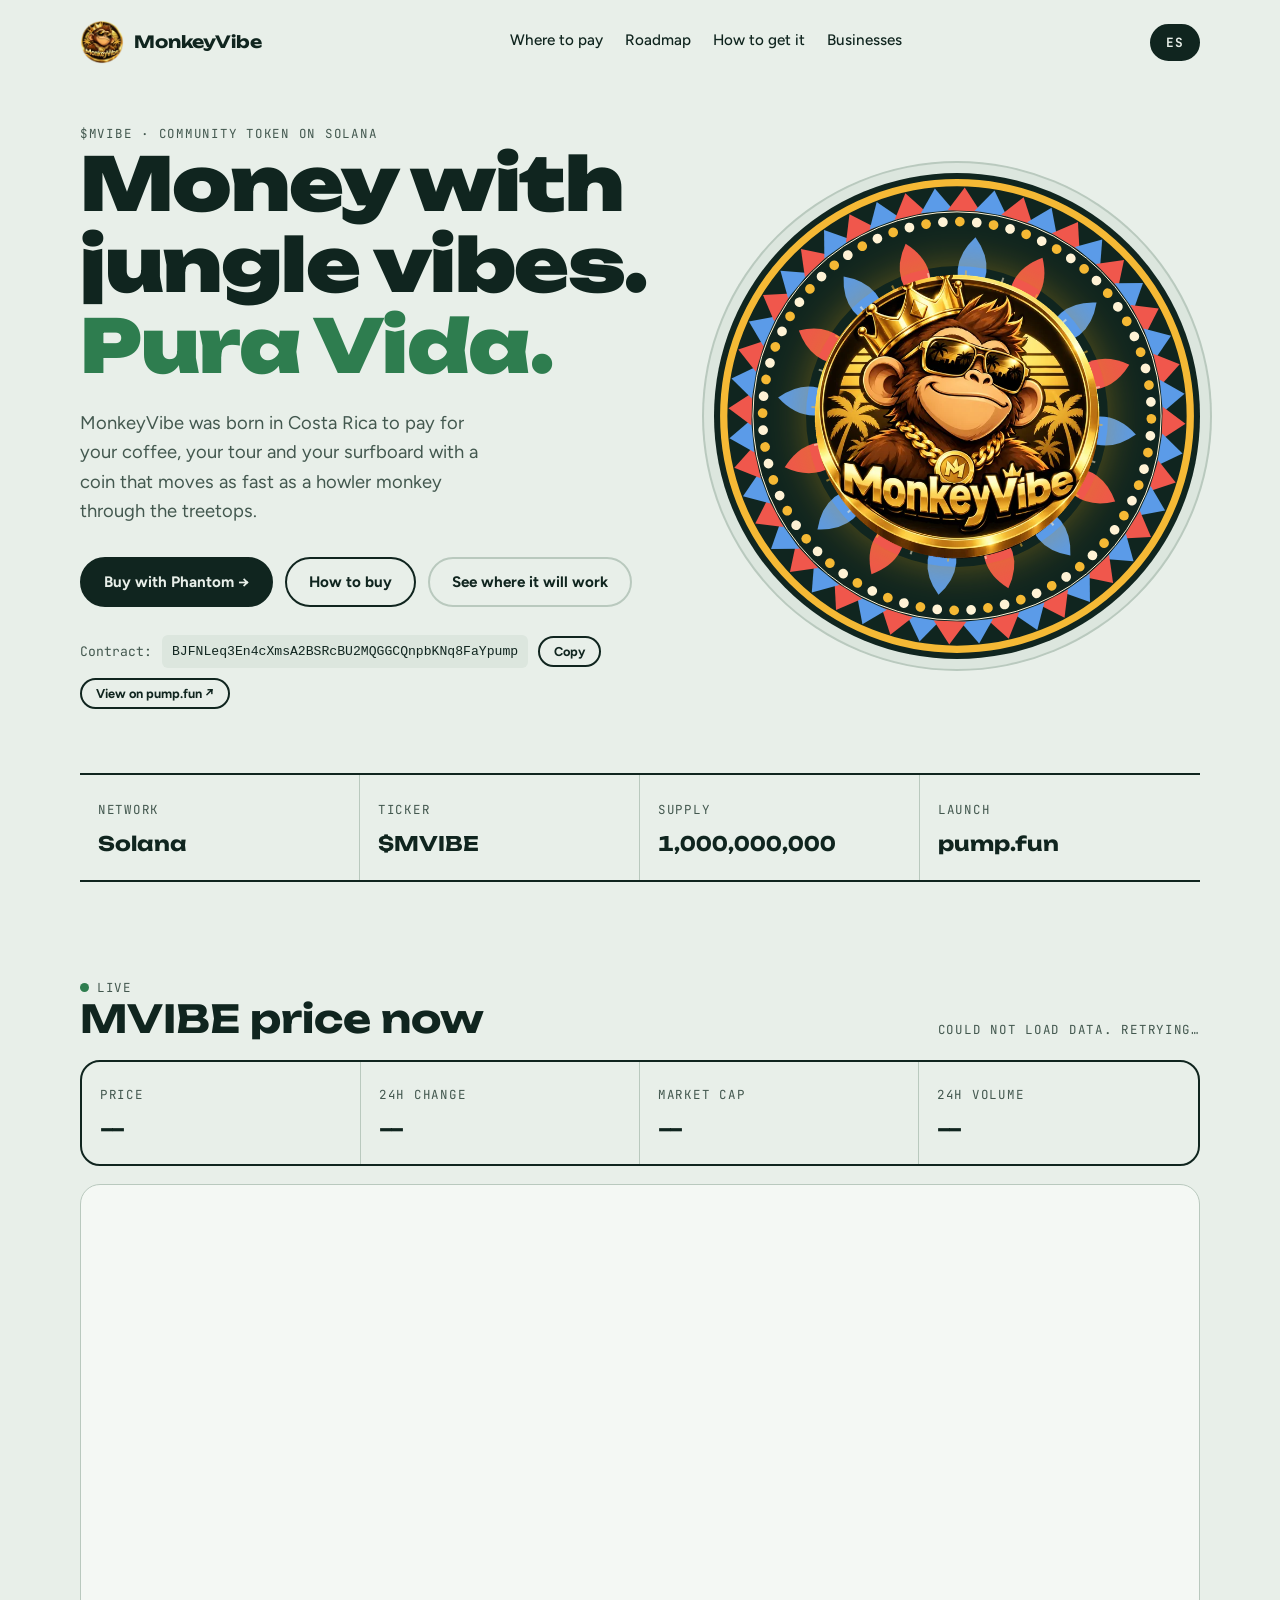
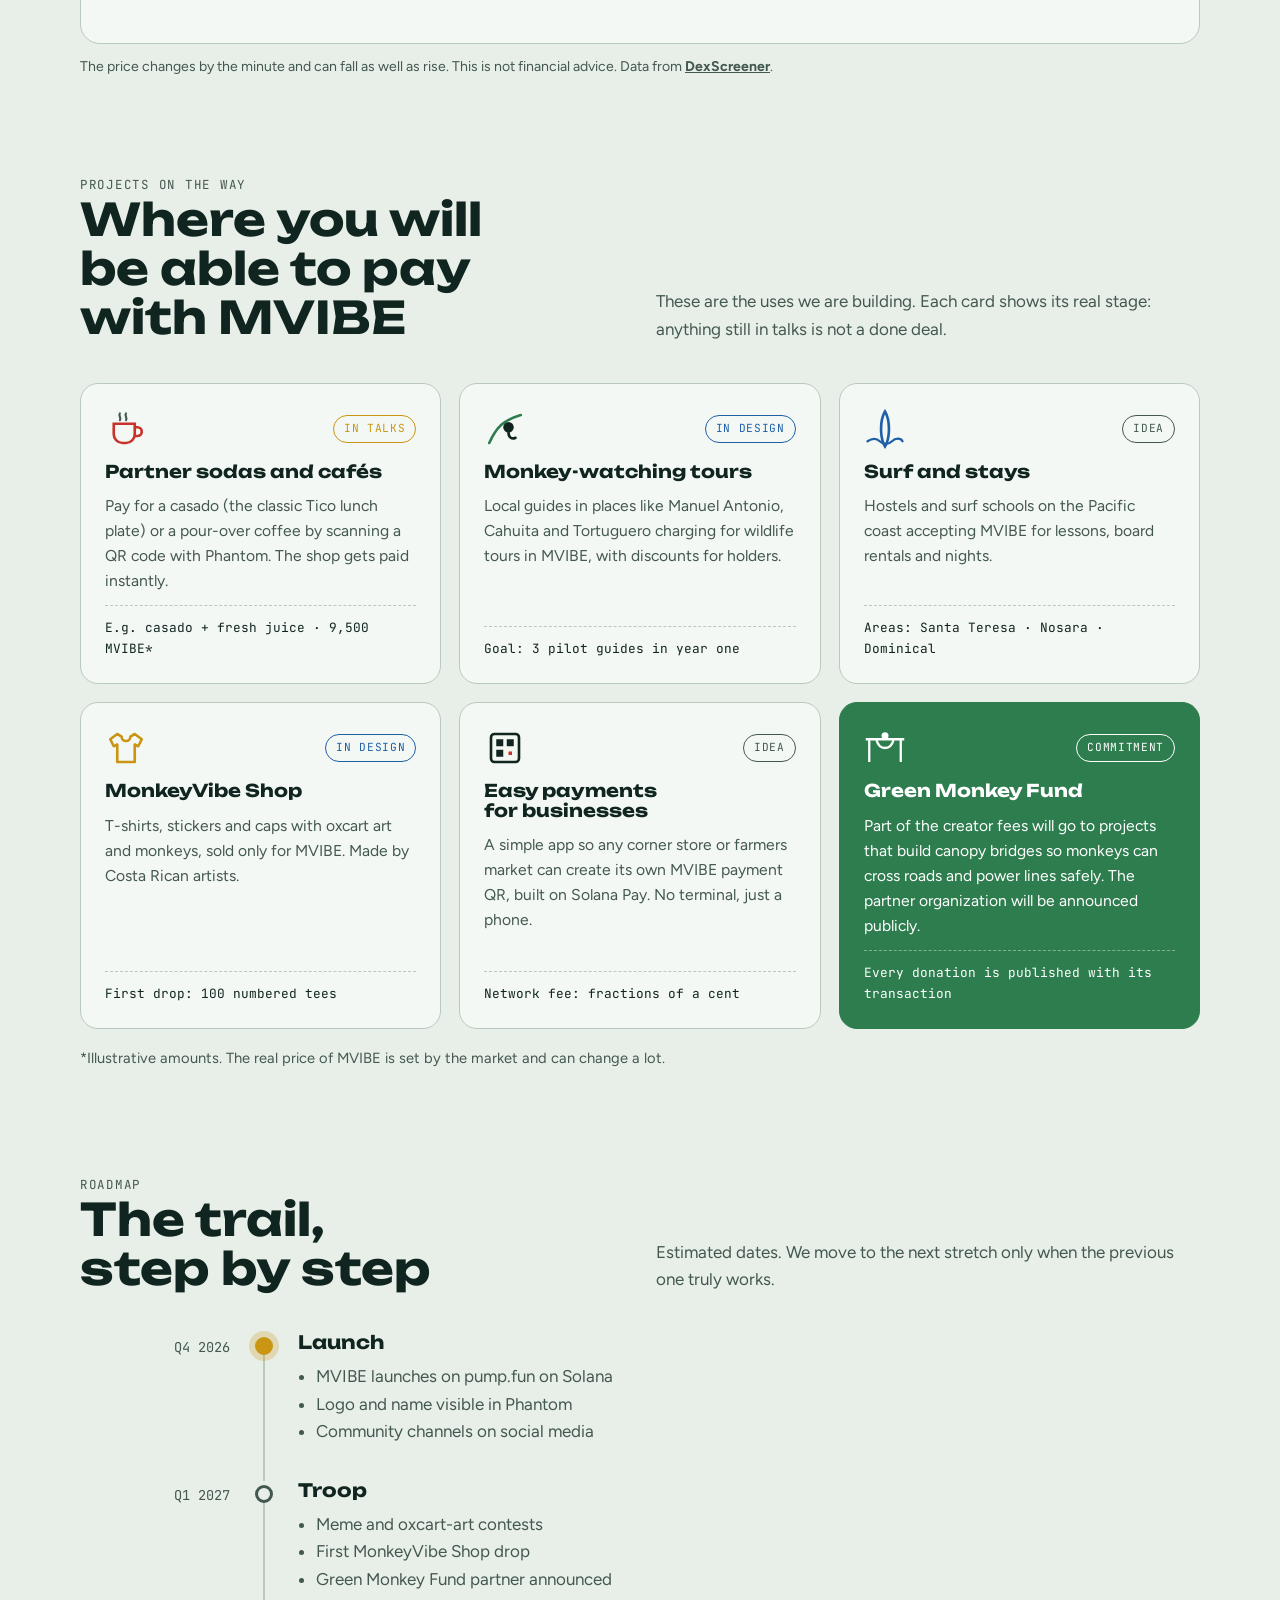
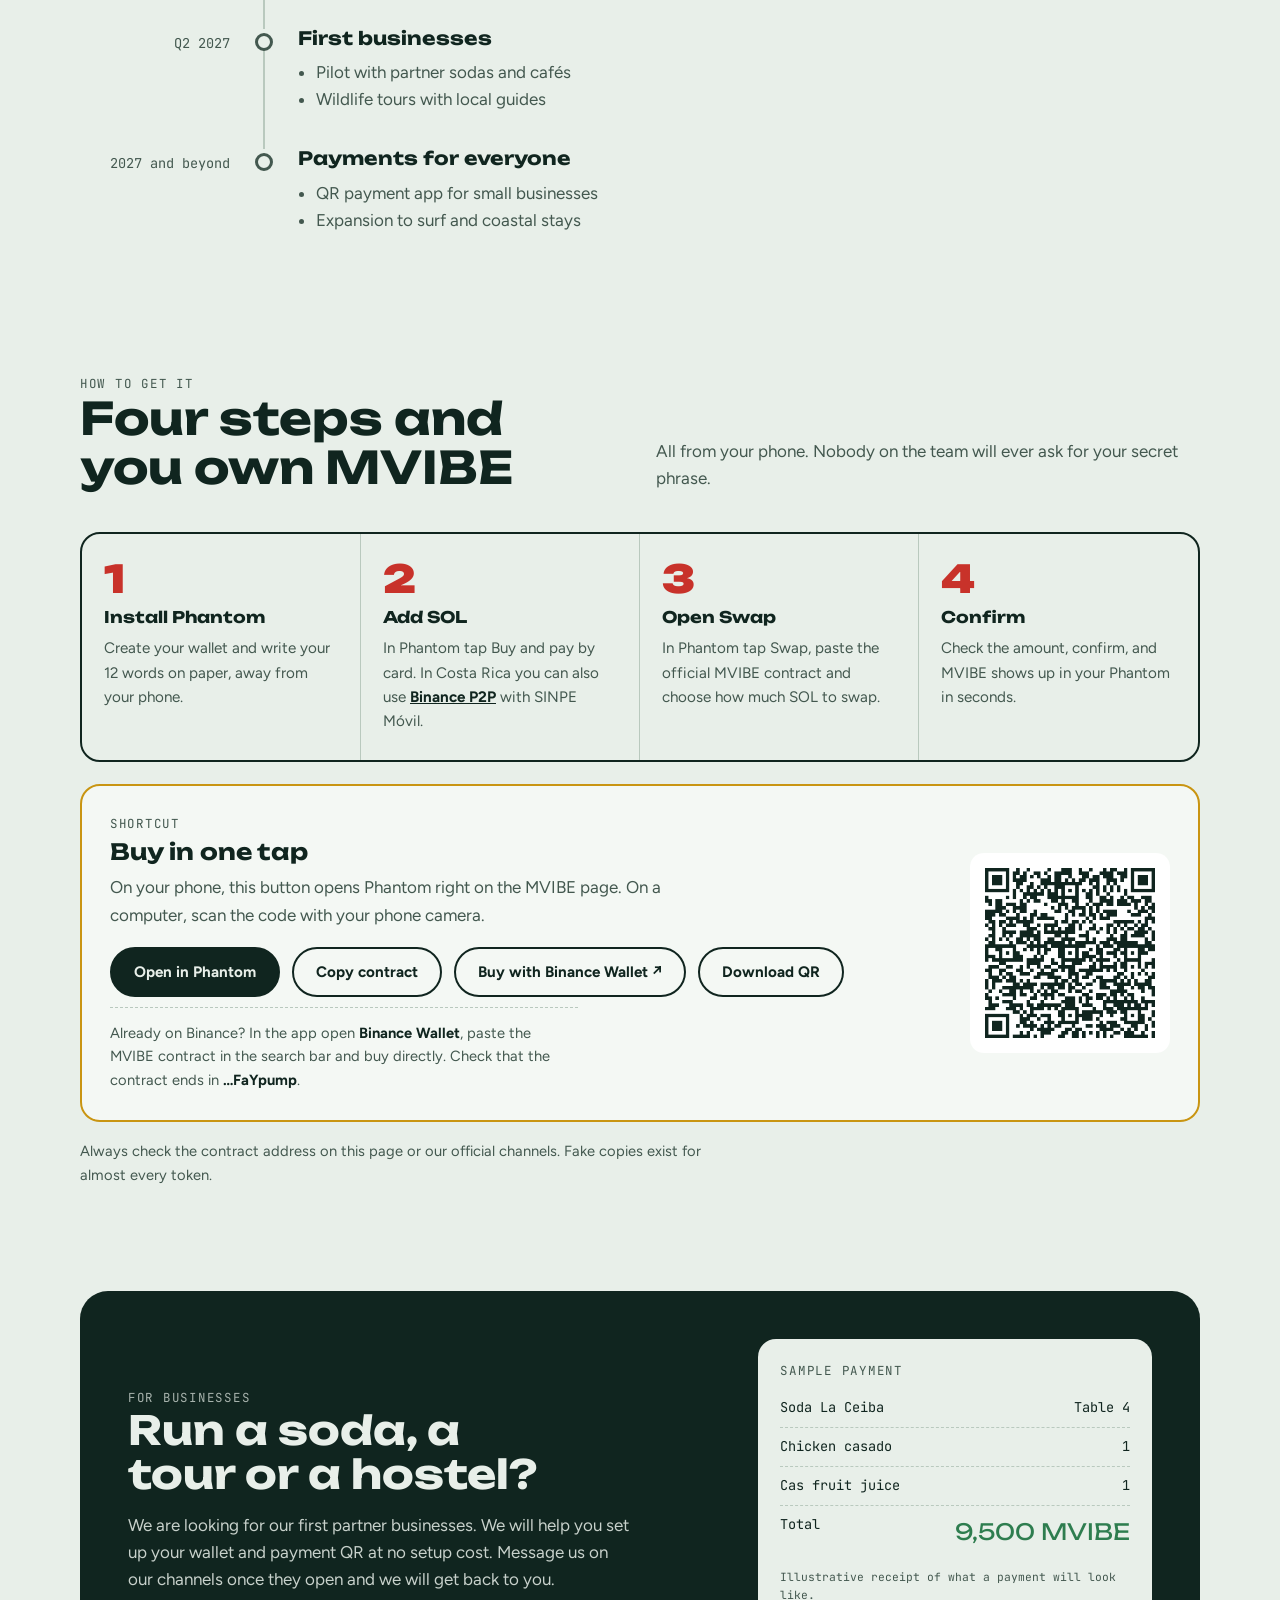
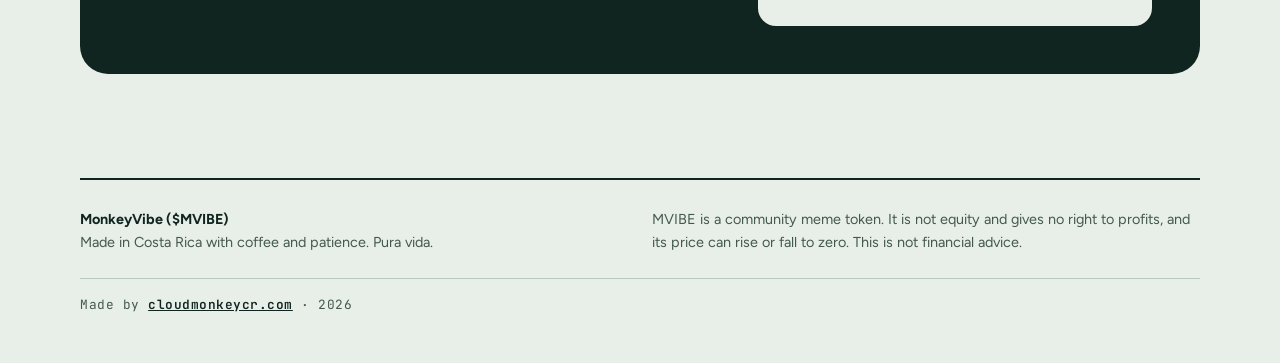
==== index.html @ b6adc9d1 "Update index.html" ====
<!doctype html><html><head><link rel="icon" type="image/png" href="[data-uri]"><meta charset=utf8><meta name=viewport content="width=device-width,initial-scale=1,viewport-fit=cover"><style>:root{color-scheme:light;box-sizing:border-box;padding-top:env(safe-area-inset-top,0px);padding-bottom:env(safe-area-inset-bottom,0px)}html{scroll-padding-top:env(safe-area-inset-top,0px)}body{margin:0;padding:0;font:14px -apple-system,BlinkMacSystemFont,sans-serif;background:#fff;color:#000}img{max-width:100%}[hidden]:not([hidden=until-found i]){display:none!important}</style></head><body>
<title>MonkeyVibe</title>
<link rel="preconnect" href="https://fonts.googleapis.com">
<link rel="preconnect" href="https://fonts.gstatic.com" crossorigin>
<link rel="stylesheet" href="https://fonts.googleapis.com/css2?family=Unbounded:wght@500;700;900&family=Figtree:wght@400;500;700&family=JetBrains+Mono:wght@400;600&display=swap">
<style>
/* Layout: canopy at night. Hero = a carreta wheel turned into a coin; below, a trail of stops (uses → route → how to get it), like walking a jungle path. */
:root{
  --bg:#E8EFE9;          /* neblina de Monteverde */
  --bg-2:#DCE6DE;
  --ink:#10251F;
  --ink-soft:#43584F;
  --line:#B9C9BE;
  --rojo:#C8322A;        /* rojo carreta */
  --amarillo:#C99512;    /* oro del logo */
  --azul:#1F5FA8;        /* azul carreta */
  --verde:#2E7D4F;
  --card:#F4F8F4;
  --wheel-bg:#10251F;
  --f-display:"Unbounded","Arial Black",system-ui,sans-serif;
  --f-body:"Figtree",system-ui,-apple-system,"Segoe UI",sans-serif;
  --f-mono:"JetBrains Mono",ui-monospace,Menlo,Consolas,monospace;
}
@media (prefers-color-scheme: dark){
  :root:not([data-theme="light"]){
    --bg:#0D1F1A;--bg-2:#132A23;--ink:#E6EFE8;--ink-soft:#9DB3A7;--line:#28443A;
    --rojo:#F0574C;--amarillo:#F2C14E;--azul:#5B9BE8;--verde:#5BC489;--card:#122822;--wheel-bg:#081512;
    color-scheme:dark;
  }
}
:root[data-theme="dark"]{
  --bg:#0D1F1A;--bg-2:#132A23;--ink:#E6EFE8;--ink-soft:#9DB3A7;--line:#28443A;
  --rojo:#F0574C;--amarillo:#F2C14E;--azul:#5B9BE8;--verde:#5BC489;--card:#122822;--wheel-bg:#081512;
  color-scheme:dark;
}
*{box-sizing:border-box}
body{background:var(--bg);color:var(--ink);font-family:var(--f-body);font-size:17px;line-height:1.6;padding-inline:20px}
.wrap{max-width:1120px;margin-inline:auto}
a{color:inherit}
:focus-visible{outline:3px solid var(--amarillo);outline-offset:3px;border-radius:4px}
h1,h2,h3{font-family:var(--f-display);text-wrap:balance;margin:0;line-height:1.1}
p{margin:0}
.eyebrow{font-family:var(--f-mono);font-size:.78rem;letter-spacing:.14em;text-transform:uppercase;color:var(--ink-soft)}

/* nav */
nav{display:flex;align-items:center;justify-content:space-between;gap:16px;padding-block:20px;flex-wrap:wrap}
.brand{display:flex;align-items:center;gap:10px;font-family:var(--f-display);font-weight:700;font-size:1.05rem;text-decoration:none}
.brand img{width:44px;height:44px;border-radius:50%}
.navlinks{display:flex;gap:22px;flex-wrap:wrap;font-weight:500;font-size:.95rem}
.navlinks a{text-decoration:none;border-bottom:2px solid transparent;padding-bottom:2px}
.navlinks a:hover{border-color:var(--amarillo)}

/* hero */
.hero{display:grid;grid-template-columns:1.1fr .9fr;gap:40px;align-items:center;padding-block:40px 64px}
.hero > *{min-width:0}
.hero h1{font-size:clamp(2.3rem,6vw,4.6rem);font-weight:900;letter-spacing:-.02em}
.hero h1 .pv{display:block;color:var(--verde)}
.hero .lead{margin-top:22px;font-size:1.15rem;max-width:34ch;color:var(--ink-soft)}
.cta{display:flex;gap:12px;flex-wrap:wrap;margin-top:30px}
.btn{font:700 .95rem var(--f-body);padding:14px 22px;border-radius:999px;text-decoration:none;border:2px solid var(--ink);display:inline-flex;align-items:center;gap:8px;cursor:pointer;background:transparent;color:var(--ink)}
.btn.main{background:var(--ink);color:var(--bg)}
.btn:hover{transform:translateY(-1px)}
.ca{margin-top:28px;font-family:var(--f-mono);font-size:.82rem;color:var(--ink-soft);display:flex;gap:10px;align-items:center;flex-wrap:wrap}
.ca code{background:var(--bg-2);padding:6px 10px;border-radius:6px;color:var(--ink);overflow-wrap:anywhere}
.wheel{position:relative;aspect-ratio:1;max-width:100%;width:100%;border-radius:50%;background:var(--wheel-bg);box-shadow:0 0 0 10px var(--bg-2),0 0 0 12px var(--line)}
.wheel canvas{width:100%;height:100%;display:block;border-radius:50%}
.wheel .hub{position:absolute;inset:0;margin:auto;width:62%;height:62%;display:grid;place-items:center;border-radius:50%;box-shadow:0 0 40px color-mix(in srgb,var(--amarillo) 45%,transparent)}
.wheel .hub img{width:100%;height:100%;display:block}

/* ficha */
.ficha{display:grid;grid-template-columns:repeat(4,1fr);border-block:2px solid var(--ink);margin-bottom:96px}
.ficha div{padding:20px 18px;border-right:1px solid var(--line);min-width:0}
.ficha div:last-child{border-right:0}
.ficha b{display:block;font-family:var(--f-display);font-size:1.25rem;margin-top:6px;font-variant-numeric:tabular-nums;overflow-wrap:anywhere}

/* sections */
section{margin-bottom:104px}
.sec-head{display:grid;grid-template-columns:1fr 1fr;gap:32px;align-items:end;margin-bottom:40px}
.sec-head > *{min-width:0}
.sec-head h2{font-size:clamp(1.8rem,4vw,2.8rem);font-weight:700}
.sec-head p{color:var(--ink-soft);max-width:48ch}

/* usos */
.usos{display:grid;grid-template-columns:repeat(3,1fr);gap:18px}
.uso{background:var(--card);border:1px solid var(--line);border-radius:18px;padding:24px;display:flex;flex-direction:column;gap:12px;min-width:0}
.uso .top{display:flex;justify-content:space-between;align-items:center;gap:10px}
.uso svg{width:42px;height:42px;flex:none}
.uso h3{font-size:1.1rem;font-weight:700}
.uso p{color:var(--ink-soft);font-size:.98rem}
.uso .ej{margin-top:auto;font-family:var(--f-mono);font-size:.8rem;color:var(--ink);border-top:1px dashed var(--line);padding-top:12px}
.chip{font-family:var(--f-mono);font-size:.7rem;letter-spacing:.06em;text-transform:uppercase;padding:4px 10px;border-radius:999px;white-space:nowrap;border:1.5px solid currentColor}
.chip.dis{color:var(--azul)}
.chip.con{color:var(--amarillo)}
.chip.ide{color:var(--ink-soft)}
.uso.verde{background:var(--verde);border-color:var(--verde);color:#fff}
.uso.verde p,.uso.verde .ej{color:#fff;border-color:rgba(255,255,255,.4)}
.uso.verde .chip{color:#fff}

/* ruta */
.ruta{position:relative;display:grid;gap:0}
.paso{display:grid;grid-template-columns:150px 28px 1fr;gap:20px;padding-bottom:36px}
.paso > *{min-width:0}
.paso .when{font-family:var(--f-mono);font-size:.85rem;color:var(--ink-soft);text-align:right;padding-top:4px}
.paso .dot{position:relative;display:flex;justify-content:center}
.paso .dot::before{content:"";position:absolute;top:10px;bottom:-36px;width:2px;background:var(--line)}
.paso:last-child .dot::before{display:none}
.paso .dot span{position:relative;width:18px;height:18px;border-radius:50%;background:var(--bg);border:3px solid var(--ink-soft);margin-top:4px}
.paso.now .dot span{background:var(--amarillo);border-color:var(--amarillo);box-shadow:0 0 0 6px color-mix(in srgb,var(--amarillo) 25%,transparent)}
.paso h3{font-size:1.15rem;font-weight:700}
.paso ul{margin:10px 0 0;padding-left:18px;color:var(--ink-soft)}

/* como */
.como{display:grid;grid-template-columns:repeat(4,1fr);gap:0;border:2px solid var(--ink);border-radius:20px;overflow:hidden}
.step{padding:26px 22px;border-right:1px solid var(--line);display:flex;flex-direction:column;gap:10px;min-width:0}
.step:last-child{border-right:0}
.step .n{font-family:var(--f-display);font-weight:900;font-size:2.4rem;color:var(--rojo);line-height:1}
.step h3{font-size:1rem}
.step p{font-size:.95rem;color:var(--ink-soft)}
.aviso{margin-top:18px;font-size:.92rem;color:var(--ink-soft);max-width:70ch}

/* comercios */
.comercio{background:var(--ink);color:var(--bg);border-radius:28px;padding:48px;display:grid;grid-template-columns:1.2fr .8fr;gap:40px;align-items:center}
.comercio > *{min-width:0}
.comercio h2{font-size:clamp(1.7rem,3.6vw,2.5rem)}
.comercio p{margin-top:16px;opacity:.85;max-width:46ch}
.qr{background:var(--bg);color:var(--ink);border-radius:18px;padding:22px;font-family:var(--f-mono);font-size:.85rem}
.qr .row{display:flex;justify-content:space-between;gap:12px;padding-block:8px;border-bottom:1px dashed var(--line)}
.qr .row:last-of-type{border-bottom:0}
.qr .tot{font-family:var(--f-display);font-size:1.4rem;color:var(--verde)}
.qr small{display:block;margin-top:10px;color:var(--ink-soft)}

footer{border-top:2px solid var(--ink);padding-block:28px 48px;display:grid;grid-template-columns:1fr 1fr;gap:24px;font-size:.9rem;color:var(--ink-soft)}
footer > *{min-width:0}
footer strong{color:var(--ink)}

@media (max-width:900px){
  .hero,.sec-head,.comercio,footer{grid-template-columns:1fr}
  .wheel{max-width:420px;margin-inline:auto}
  .usos{grid-template-columns:1fr 1fr}
  .como{grid-template-columns:1fr 1fr}
  .step:nth-child(2){border-right:0}
  .step:nth-child(-n+2){border-bottom:1px solid var(--line)}
  .ficha{grid-template-columns:1fr 1fr}
  .ficha div:nth-child(2){border-right:0}
  .ficha div:nth-child(-n+2){border-bottom:1px solid var(--line)}
}
@media (max-width:600px){
  .usos,.como{grid-template-columns:1fr}
  .step{border-right:0;border-bottom:1px solid var(--line)}
  .step:last-child{border-bottom:0}
  .paso{grid-template-columns:22px 1fr;gap:14px}
  .paso .when{grid-column:2;text-align:left;padding:0;order:-1}
  .paso .dot{grid-row:1 / span 2;grid-column:1}
  .comercio{padding:28px}
  .navlinks{gap:14px;font-size:.88rem}
}

.lang{font:700 .8rem var(--f-mono);letter-spacing:.08em;padding:8px 14px;border-radius:999px;border:2px solid var(--ink);background:var(--ink);color:var(--bg);cursor:pointer}
@media (max-width:600px){
  body{font-size:16px;padding-inline:16px}
  nav{display:grid;grid-template-columns:1fr auto;row-gap:12px;padding-block:14px}
  .navlinks{grid-column:1 / -1;order:3;flex-wrap:nowrap;overflow-x:auto;gap:18px;padding-bottom:6px;scrollbar-width:none;margin-inline:-16px;padding-inline:16px}
  .navlinks a{white-space:nowrap}
  .hero{padding-block:16px 48px;gap:36px}
  .hero .lead{font-size:1.05rem}
  .cta .btn{flex:1 1 100%;justify-content:center}
  .wheel{max-width:300px;box-shadow:0 0 0 6px var(--bg-2),0 0 0 8px var(--line)}
  .ficha b{font-size:1rem}
  .ficha div{padding:16px 12px}
  section{margin-bottom:72px}
  .ficha{margin-bottom:72px}
  .sec-head{margin-bottom:28px;gap:14px}
  .uso{padding:20px}
  .comercio{border-radius:20px}
  .qr .row{font-size:.8rem}
  .qr .tot{font-size:1.15rem}
}


.btn.ghost{border-color:var(--line)}
.step p a{color:var(--ink);font-weight:700}
.buybox{margin-top:22px;display:grid;grid-template-columns:1fr auto;gap:32px;align-items:center;background:var(--card);border:2px solid var(--amarillo);border-radius:20px;padding:28px}
.buybox > *{min-width:0}
.buybox h3{font-size:1.4rem;margin-top:6px}
.buy-txt > p:not(.eyebrow){color:var(--ink-soft);margin-top:10px;max-width:52ch}
.buybox .cta{margin-top:18px}
.buybox .help{font-size:.9rem}
.binote{font-size:.92rem;margin-top:14px;padding-top:14px;border-top:1px dashed var(--line)}
.binote b{color:var(--ink)}
.qr-img{width:200px;height:200px;border-radius:14px;background:#fff;padding:8px}
@media (max-width:600px){.buybox{grid-template-columns:1fr;padding:20px;gap:20px}.qr-img{justify-self:center;width:180px;height:180px}}
.credit{grid-column:1 / -1;padding-top:16px;border-top:1px solid var(--line);font-family:var(--f-mono);font-size:.8rem;letter-spacing:.04em}
.credit a{color:var(--ink);font-weight:600}
/* precio en vivo */
.live{margin-bottom:96px}
.live-grid{display:grid;grid-template-columns:repeat(4,1fr);gap:0;border:2px solid var(--ink);border-radius:20px;overflow:hidden}
.live-grid div{padding:18px;border-right:1px solid var(--line);min-width:0}
.live-grid div:last-child{border-right:0}
.live-grid b{display:block;font-family:var(--f-display);font-size:1.3rem;margin-top:6px;font-variant-numeric:tabular-nums;overflow-wrap:anywhere}
.up{color:var(--verde)}.down{color:var(--rojo)}
.live-head{display:flex;justify-content:space-between;align-items:end;gap:16px;flex-wrap:wrap;margin-bottom:20px}
.live-head h2{font-size:clamp(1.6rem,3.6vw,2.4rem);font-weight:700}
.dot-live{display:inline-block;width:9px;height:9px;border-radius:50%;background:var(--verde);margin-right:8px;animation:pulse 1.6s infinite}
@keyframes pulse{50%{opacity:.25}}
.chart{margin-top:18px;border-radius:20px;overflow:hidden;border:1px solid var(--line);background:var(--card);height:460px}
.chart iframe{width:100%;height:100%;border:0;display:block}
.live-note{margin-top:12px;font-size:.88rem;color:var(--ink-soft)}
.live-note a{font-weight:700}
@media (max-width:900px){.live-grid{grid-template-columns:1fr 1fr}.live-grid div:nth-child(2){border-right:0}.live-grid div:nth-child(-n+2){border-bottom:1px solid var(--line)}}
@media (max-width:600px){.chart{height:380px}.live-grid b{font-size:1.05rem}.live{margin-bottom:72px}}
@media (prefers-reduced-motion:reduce){.dot-live{animation:none}}
@media (prefers-reduced-motion:reduce){.btn:hover{transform:none}}
</style>

<div class="wrap">
<nav>
  <a class="brand" href="#top" aria-label="MonkeyVibe inicio">
    <img src="[data-uri]" alt="" width="44" height="44">
    MonkeyVibe
  </a>
  <div class="navlinks">
    <a href="#usos">Dónde pagar</a>
    <a href="#ruta">Ruta</a>
    <a href="#como">Cómo conseguirla</a>
    <a href="#comercios">Comercios</a>
  </div>
  <button class="lang" id="lang" type="button" aria-label="Switch to English">EN</button>
</nav>

<header class="hero" id="top">
  <div>
    <p class="eyebrow">$MVIBE · token comunitario en Solana</p>
    <h1>Plata con vibra de selva. <span class="pv">Pura Vida.</span></h1>
    <p class="lead">MonkeyVibe nace en Costa Rica para pagar el cafecito, el tour y la tabla de surf con una moneda que se mueve tan rápido como un mono congo entre los árboles.</p>
    <div class="cta">
      <a class="btn main" href="https://phantom.app/ul/browse/https%3A%2F%2Fpump.fun%2Fcoin%2FBJFNLeq3En4cXmsA2BSRcBU2MQGGCQnpbKNq8FaYpump?ref=https%3A%2F%2Fmonkeyvibecr.com" rel="noopener">Comprar con Phantom →</a>
      <a class="btn" href="#como">Cómo comprar</a>
      <a class="btn ghost" href="#usos">Ver dónde se usará</a>
    </div>
    <div class="ca">
      <span>Contrato:</span>
      <code id="ca">BJFNLeq3En4cXmsA2BSRcBU2MQGGCQnpbKNq8FaYpump</code>
      <button class="btn" id="copy" type="button" style="padding:6px 14px;font-size:.8rem">Copiar</button>
      <a class="btn" href="https://pump.fun/coin/BJFNLeq3En4cXmsA2BSRcBU2MQGGCQnpbKNq8FaYpump" target="_blank" rel="noopener" style="padding:6px 14px;font-size:.8rem">Ver en pump.fun ↗</a>
    </div>
  </div>
  <div class="wheel" aria-label="Rueda de carreta típica costarricense convertida en moneda">
    <canvas id="rueda"></canvas>
    <div class="hub"><img src="[data-uri]" alt="Logo de la moneda MonkeyVibe" width="560" height="560"></div>
  </div>
</header>

<div class="ficha">
  <div><span class="eyebrow">Red</span><b>Solana</b></div>
  <div><span class="eyebrow">Símbolo</span><b>$MVIBE</b></div>
  <div><span class="eyebrow">Suministro</span><b>1.000.000.000</b></div>
  <div><span class="eyebrow">Lanzamiento</span><b>pump.fun</b></div>
</div>

<section class="live" id="precio">
  <div class="live-head">
    <div>
      <p class="eyebrow"><span class="dot-live"></span>En vivo</p>
      <h2>Precio de MVIBE ahora</h2>
    </div>
    <p class="eyebrow" id="lv-upd">Cargando datos…</p>
  </div>
  <div class="live-grid">
    <div><span class="eyebrow">Precio</span><b id="lv-price">—</b></div>
    <div><span class="eyebrow">Cambio 24 h</span><b id="lv-chg">—</b></div>
    <div><span class="eyebrow">Capitalización</span><b id="lv-mc">—</b></div>
    <div><span class="eyebrow">Volumen 24 h</span><b id="lv-vol">—</b></div>
  </div>
  <div class="chart"><iframe id="lv-chart" title="Gráfico de MVIBE" loading="lazy" src="https://dexscreener.com/solana/BJFNLeq3En4cXmsA2BSRcBU2MQGGCQnpbKNq8FaYpump?embed=1&amp;theme=dark&amp;trades=0&amp;info=0"></iframe></div>
  <p class="live-note">El precio cambia minuto a minuto y puede bajar tanto como subir. Esto no es asesoría financiera. Datos de <a href="https://dexscreener.com/solana/BJFNLeq3En4cXmsA2BSRcBU2MQGGCQnpbKNq8FaYpump" target="_blank" rel="noopener">DexScreener</a>.</p>
</section>

<section id="usos">
  <div class="sec-head">
    <div>
      <p class="eyebrow">Proyectos en camino</p>
      <h2>Dónde vas a poder pagar con MVIBE</h2>
    </div>
    <p>Estos son los usos que estamos armando. Cada tarjeta dice en qué etapa va, sin adornos: lo que está en conversación todavía no es un hecho.</p>
  </div>
  <div class="usos">
    <article class="uso">
      <div class="top">
        <svg viewBox="0 0 48 48" aria-hidden="true"><path d="M10 18h24v12a10 10 0 0 1-10 10h-4a10 10 0 0 1-10-10z" fill="none" stroke="var(--rojo)" stroke-width="3"/><path d="M34 22h3a5 5 0 0 1 0 10h-3" fill="none" stroke="var(--rojo)" stroke-width="3"/><path d="M17 6c-2 3 2 5 0 8M24 6c-2 3 2 5 0 8" stroke="var(--ink-soft)" stroke-width="2.4" fill="none" stroke-linecap="round"/></svg>
        <span class="chip con">En conversaciones</span>
      </div>
      <h3>Sodas y cafeterías aliadas</h3>
      <p>Pagar el casado o el café chorreado escaneando un código QR con Phantom. El comercio recibe al instante.</p>
      <p class="ej">Ej: casado + fresco · 9.500 MVIBE*</p>
    </article>
    <article class="uso">
      <div class="top">
        <svg viewBox="0 0 48 48" aria-hidden="true"><path d="M6 40C14 22 22 14 42 8" stroke="var(--verde)" stroke-width="3" fill="none" stroke-linecap="round"/><circle cx="28" cy="22" r="6" fill="var(--ink)"/><path d="M28 28c0 6 4 8 8 6" stroke="var(--ink)" stroke-width="3" fill="none" stroke-linecap="round"/></svg>
        <span class="chip dis">En diseño</span>
      </div>
      <h3>Tours para ver monos</h3>
      <p>Guías locales en zonas como Manuel Antonio, Cahuita y Tortuguero cobrando tours de avistamiento en MVIBE, con descuento para holders.</p>
      <p class="ej">Meta: 3 guías piloto en el primer año</p>
    </article>
    <article class="uso">
      <div class="top">
        <svg viewBox="0 0 48 48" aria-hidden="true"><path d="M24 4c6 10 6 30 0 40-6-10-6-30 0-40z" fill="none" stroke="var(--azul)" stroke-width="3"/><path d="M4 38c6-4 10-4 14 0s10 4 14 0 10-4 12 0" stroke="var(--azul)" stroke-width="2.6" fill="none" stroke-linecap="round"/></svg>
        <span class="chip ide">Idea</span>
      </div>
      <h3>Surf y hospedaje</h3>
      <p>Hostales y escuelas de surf en la costa del Pacífico aceptando MVIBE para clases, alquiler de tablas y noches.</p>
      <p class="ej">Zonas: Santa Teresa · Nosara · Dominical</p>
    </article>
    <article class="uso">
      <div class="top">
        <svg viewBox="0 0 48 48" aria-hidden="true"><path d="M14 8l-8 6 4 8 4-2v20h20V20l4 2 4-8-8-6-5 3a5 5 0 0 1-10 0z" fill="none" stroke="var(--amarillo)" stroke-width="3" stroke-linejoin="round"/></svg>
        <span class="chip dis">En diseño</span>
      </div>
      <h3>Tienda MonkeyVibe</h3>
      <p>Camisetas, stickers y gorras con arte de carreta y monos, que solo se compran con MVIBE. Hechas por artistas ticos.</p>
      <p class="ej">Primer drop: 100 camisetas numeradas</p>
    </article>
    <article class="uso">
      <div class="top">
        <svg viewBox="0 0 48 48" aria-hidden="true"><rect x="8" y="8" width="32" height="32" rx="4" fill="none" stroke="var(--ink)" stroke-width="3"/><rect x="14" y="14" width="8" height="8" fill="var(--ink)"/><rect x="26" y="14" width="8" height="8" fill="var(--ink)"/><rect x="14" y="26" width="8" height="8" fill="var(--ink)"/><rect x="28" y="28" width="4" height="4" fill="var(--rojo)"/></svg>
        <span class="chip ide">Idea</span>
      </div>
      <h3>Cobro fácil para negocios</h3>
      <p>Una app sencilla para que cualquier pulpería o feria genere su QR de cobro en MVIBE, basada en Solana Pay. Sin terminal, solo el celular.</p>
      <p class="ej">Comisión de red: fracciones de centavo</p>
    </article>
    <article class="uso verde">
      <div class="top">
        <svg viewBox="0 0 48 48" aria-hidden="true"><path d="M2 14h44" stroke="#fff" stroke-width="2.6"/><path d="M6 14v26M42 14v26" stroke="#fff" stroke-width="2.6"/><path d="M14 14c2 8 6 10 10 10s8-2 10-10" stroke="#fff" stroke-width="2.6" fill="none"/><circle cx="24" cy="10" r="4" fill="#fff"/></svg>
        <span class="chip">Compromiso</span>
      </div>
      <h3>Fondo Mono Verde</h3>
      <p>Parte de las comisiones de creador irá a proyectos que instalan puentes de dosel para que los monos crucen calles y cables sin peligro. La organización aliada se anunciará públicamente.</p>
      <p class="ej">Cada aporte se publica con su transacción</p>
    </article>
  </div>
  <p class="aviso">*Montos ilustrativos. El precio real de MVIBE lo define el mercado y puede cambiar mucho.</p>
</section>

<section id="ruta">
  <div class="sec-head">
    <div>
      <p class="eyebrow">Hoja de ruta</p>
      <h2>El sendero, paso a paso</h2>
    </div>
    <p>Fechas estimadas. Avanzamos al siguiente tramo cuando el anterior funciona de verdad, no antes.</p>
  </div>
  <div class="ruta">
    <div class="paso now">
      <div class="when">Q4 2026</div>
      <div class="dot"><span></span></div>
      <div>
        <h3>Lanzamiento</h3>
        <ul><li>MVIBE sale en pump.fun sobre Solana</li><li>Logo y nombre visibles en Phantom</li><li>Canales de comunidad en redes sociales</li></ul>
      </div>
    </div>
    <div class="paso">
      <div class="when">Q1 2027</div>
      <div class="dot"><span></span></div>
      <div>
        <h3>Tropa</h3>
        <ul><li>Concursos de memes y arte de carreta</li><li>Primer drop de la tienda MonkeyVibe</li><li>Anuncio de la organización del Fondo Mono Verde</li></ul>
      </div>
    </div>
    <div class="paso">
      <div class="when">Q2 2027</div>
      <div class="dot"><span></span></div>
      <div>
        <h3>Primeros comercios</h3>
        <ul><li>Piloto con sodas y cafeterías aliadas</li><li>Tours de avistamiento con guías locales</li></ul>
      </div>
    </div>
    <div class="paso">
      <div class="when">2027 en adelante</div>
      <div class="dot"><span></span></div>
      <div>
        <h3>Cobro para todos</h3>
        <ul><li>App de cobro con QR para pequeños negocios</li><li>Expansión a surf y hospedaje en la costa</li></ul>
      </div>
    </div>
  </div>
</section>

<section id="como">
  <div class="sec-head">
    <div>
      <p class="eyebrow">Cómo conseguirla</p>
      <h2>Cuatro pasos y ya tenés MVIBE</h2>
    </div>
    <p>Todo desde el celular. Nadie del equipo te va a pedir tu frase secreta, nunca.</p>
  </div>
  <div class="como">
    <div class="step"><span class="n">1</span><h3>Instalá Phantom</h3><p>Creá la wallet y guardá tus 12 palabras en papel, lejos del celular.</p></div>
    <div class="step"><span class="n">2</span><h3>Cargá SOL</h3><p>En Phantom tocá Comprar y pagá con tarjeta. En Costa Rica también podés usar <a href="https://p2p.binance.com/es" target="_blank" rel="noopener">Binance P2P</a> con SINPE Móvil.</p></div>
    <div class="step"><span class="n">3</span><h3>Abrí Swap</h3><p>En Phantom tocá Swap, pegá el contrato oficial de MVIBE y elegí cuánto SOL cambiar.</p></div>
    <div class="step"><span class="n">4</span><h3>Confirmá</h3><p>Revisá el monto, confirmá y MVIBE aparece en tu Phantom en segundos.</p></div>
  </div>
  
  <div class="buybox">
    <div class="buy-txt">
      <p class="eyebrow">Atajo</p>
      <h3>Comprá en un toque</h3>
      <p>Desde el celular, este botón abre Phantom directo en la página de MVIBE. Desde la computadora, escaneá el código con la cámara del celular.</p>
      <div class="cta">
        <a class="btn main" href="https://phantom.app/ul/browse/https%3A%2F%2Fpump.fun%2Fcoin%2FBJFNLeq3En4cXmsA2BSRcBU2MQGGCQnpbKNq8FaYpump?ref=https%3A%2F%2Fmonkeyvibecr.com" rel="noopener">Abrir en Phantom</a>
        <button class="btn" type="button" id="copy2">Copiar contrato</button>
        <a class="btn" href="https://www.binance.com/es/web3wallet" target="_blank" rel="noopener">Comprar con Binance Wallet ↗</a>
        <a class="btn" href="[data-uri]" download="qr-monkeyvibe.png">Descargar QR</a>
      </div>
    <p class="binote">¿Ya usás Binance? En la app entrá a <b>Binance Wallet</b>, pegá el contrato de MVIBE en el buscador y comprá directo. Verificá que el contrato termine en <b>…FaYpump</b>.</p>
    </div>
    <img class="qr-img" src="[data-uri]" alt="Código QR para comprar MVIBE con Phantom" width="240" height="240">
  </div>
  <p class="aviso">Verificá siempre la dirección del contrato en esta página o en nuestros canales oficiales. Hay copias falsas de casi cualquier token.</p>
</section>

<section id="comercios">
  <div class="comercio">
    <div>
      <p class="eyebrow" style="color:inherit;opacity:.7">Para negocios</p>
      <h2>¿Tenés una soda, un tour o un hostal?</h2>
      <p>Buscamos los primeros comercios aliados. Te ayudamos a crear tu wallet y tu QR de cobro, sin costo de instalación. Escribinos por nuestros canales cuando estén abiertos y te contactamos.</p>
    </div>
    <div class="qr" aria-label="Ejemplo de recibo de cobro">
      <div class="eyebrow" style="margin-bottom:8px">Ejemplo de cobro</div>
      <div class="row"><span>Soda La Ceiba</span><span>Mesa 4</span></div>
      <div class="row"><span>Casado de pollo</span><span>1</span></div>
      <div class="row"><span>Fresco de cas</span><span>1</span></div>
      <div class="row"><span>Total</span><span class="tot">9.500 MVIBE</span></div>
      <small>Recibo ilustrativo de cómo se verá un cobro.</small>
    </div>
  </div>
</section>

<footer>
  <div><strong>MonkeyVibe ($MVIBE)</strong><br>Hecho en Costa Rica, con café y paciencia. Pura vida.</div>
  <div>MVIBE es un token meme comunitario. No representa acciones ni derecho a ganancias, y su precio puede subir o bajar a cero. Esto no es asesoría financiera.</div>
  <div class="credit">Elaborado por <a href="https://cloudmonkeycr.com" target="_blank" rel="noopener">cloudmonkeycr.com</a> · 2026</div>
</footer>
</div>

<script>
(function(){
  const cv=document.getElementById('rueda');
  const ctx=cv.getContext('2d');
  const reduce=window.matchMedia('(prefers-reduced-motion: reduce)').matches;
  let W=0,t=0;
  const cols=['#F0574C','#F5B935','#5B9BE8','#5BC489','#FFF3D6'];
  function size(){const r=cv.getBoundingClientRect();const d=window.devicePixelRatio||1;W=r.width;cv.width=r.width*d;cv.height=r.height*d;ctx.setTransform(d,0,0,d,0,0)}
  function ring(R,n,shape,rot,c1,c2){
    for(let i=0;i<n;i++){
      const a=rot+i*2*Math.PI/n;
      ctx.save();ctx.rotate(a);
      ctx.fillStyle=i%2?c1:c2;ctx.strokeStyle=i%2?c1:c2;
      if(shape==='petal'){ctx.beginPath();ctx.moveTo(0,R*0.62);ctx.quadraticCurveTo(R*0.16,R*0.82,0,R);ctx.quadraticCurveTo(-R*0.16,R*0.82,0,R*0.62);ctx.fill()}
      else if(shape==='tri'){ctx.beginPath();ctx.moveTo(-R*0.07,R*0.88);ctx.lineTo(R*0.07,R*0.88);ctx.lineTo(0,R*0.98);ctx.fill()}
      else if(shape==='dot'){ctx.beginPath();ctx.arc(0,R,R*0.025,0,7);ctx.fill()}
      else if(shape==='spoke'){ctx.lineWidth=2;ctx.globalAlpha=.55;ctx.beginPath();ctx.moveTo(0,R*0.2);ctx.lineTo(0,R);ctx.stroke()}
      ctx.restore();
    }
  }
  function circle(r,c,w){ctx.beginPath();ctx.arc(0,0,r,0,7);ctx.strokeStyle=c;ctx.lineWidth=w;ctx.stroke()}
  function draw(){
    const R=W/2;ctx.clearRect(0,0,W,W);ctx.save();ctx.translate(R,R);
    circle(R*0.96,cols[1],R*0.03);
    ring(R*0.96,48,'tri',t*0.4,cols[0],cols[2]);
    circle(R*0.84,cols[4],1);
    ring(R*0.8,72,'dot',-t*0.6,cols[1],cols[4]);
    ring(R*0.74,16,'petal',t*0.25,cols[0],cols[2]);
    ring(R*0.5,12,'petal',-t*0.35,cols[1],cols[3]);
    ring(R*0.6,24,'spoke',t*0.15,cols[4],cols[1]);
    circle(R*0.38,cols[3],R*0.015);
    ctx.restore();
  }
  function loop(){t+=0.004;draw();requestAnimationFrame(loop)}
  size();draw();
  window.addEventListener('resize',()=>{size();draw()});
  if(!reduce)requestAnimationFrame(loop);

  const btn=document.getElementById('copy'),ca=document.getElementById('ca');
  btn.addEventListener('click',()=>{
    navigator.clipboard.writeText(ca.textContent).then(()=>{btn.textContent=window.mvT?window.mvT('Copiado'):'Copiado'},()=>{const r=document.createRange();r.selectNodeContents(ca);const s=getSelection();s.removeAllRanges();s.addRange(r)});
  });
})();
</script>

<script>
(function(){
  const EN={"En vivo": "Live", "Precio de MVIBE ahora": "MVIBE price now", "Cargando datos…": "Loading data…", "Precio": "Price", "Cambio 24 h": "24h change", "Capitalización": "Market cap", "Volumen 24 h": "24h volume", "El precio cambia minuto a minuto y puede bajar tanto como subir. Esto no es asesoría financiera. Datos de": "The price changes by the minute and can fall as well as rise. This is not financial advice. Data from", "Dónde pagar": "Where to pay", "Ruta": "Roadmap", "Cómo conseguirla": "How to get it", "Comercios": "Businesses", "$MVIBE · token comunitario en Solana": "$MVIBE · community token on Solana", "Plata con vibra de selva.": "Money with jungle vibes.", "MonkeyVibe nace en Costa Rica para pagar el cafecito, el tour y la tabla de surf con una moneda que se mueve tan rápido como un mono congo entre los árboles.": "MonkeyVibe was born in Costa Rica to pay for your coffee, your tour and your surfboard with a coin that moves as fast as a howler monkey through the treetops.", "Conseguir MVIBE →": "Get MVIBE →", "Ver dónde se usará": "See where it will work", "Contrato:": "Contract:", "Ver en pump.fun ↗": "View on pump.fun ↗", "Copiar": "Copy", "Red": "Network", "Símbolo": "Ticker", "Suministro": "Supply", "1.000.000.000": "1,000,000,000", "Lanzamiento": "Launch", "Proyectos en camino": "Projects on the way", "Dónde vas a poder pagar con MVIBE": "Where you will be able to pay with MVIBE", "Estos son los usos que estamos armando. Cada tarjeta dice en qué etapa va, sin adornos: lo que está en conversación todavía no es un hecho.": "These are the uses we are building. Each card shows its real stage: anything still in talks is not a done deal.", "En conversaciones": "In talks", "Sodas y cafeterías aliadas": "Partner sodas and cafés", "Pagar el casado o el café chorreado escaneando un código QR con Phantom. El comercio recibe al instante.": "Pay for a casado (the classic Tico lunch plate) or a pour-over coffee by scanning a QR code with Phantom. The shop gets paid instantly.", "Ej: casado + fresco · 9.500 MVIBE*": "E.g. casado + fresh juice · 9,500 MVIBE*", "En diseño": "In design", "Tours para ver monos": "Monkey-watching tours", "Guías locales en zonas como Manuel Antonio, Cahuita y Tortuguero cobrando tours de avistamiento en MVIBE, con descuento para holders.": "Local guides in places like Manuel Antonio, Cahuita and Tortuguero charging for wildlife tours in MVIBE, with discounts for holders.", "Meta: 3 guías piloto en el primer año": "Goal: 3 pilot guides in year one", "Surf y hospedaje": "Surf and stays", "Hostales y escuelas de surf en la costa del Pacífico aceptando MVIBE para clases, alquiler de tablas y noches.": "Hostels and surf schools on the Pacific coast accepting MVIBE for lessons, board rentals and nights.", "Zonas: Santa Teresa · Nosara · Dominical": "Areas: Santa Teresa · Nosara · Dominical", "Tienda MonkeyVibe": "MonkeyVibe Shop", "Camisetas, stickers y gorras con arte de carreta y monos, que solo se compran con MVIBE. Hechas por artistas ticos.": "T-shirts, stickers and caps with oxcart art and monkeys, sold only for MVIBE. Made by Costa Rican artists.", "Primer drop: 100 camisetas numeradas": "First drop: 100 numbered tees", "Cobro fácil para negocios": "Easy payments for businesses", "Una app sencilla para que cualquier pulpería o feria genere su QR de cobro en MVIBE, basada en Solana Pay. Sin terminal, solo el celular.": "A simple app so any corner store or farmers market can create its own MVIBE payment QR, built on Solana Pay. No terminal, just a phone.", "Comisión de red: fracciones de centavo": "Network fee: fractions of a cent", "Compromiso": "Commitment", "Fondo Mono Verde": "Green Monkey Fund", "Parte de las comisiones de creador irá a proyectos que instalan puentes de dosel para que los monos crucen calles y cables sin peligro. La organización aliada se anunciará públicamente.": "Part of the creator fees will go to projects that build canopy bridges so monkeys can cross roads and power lines safely. The partner organization will be announced publicly.", "Cada aporte se publica con su transacción": "Every donation is published with its transaction", "*Montos ilustrativos. El precio real de MVIBE lo define el mercado y puede cambiar mucho.": "*Illustrative amounts. The real price of MVIBE is set by the market and can change a lot.", "Hoja de ruta": "Roadmap", "El sendero, paso a paso": "The trail, step by step", "Fechas estimadas. Avanzamos al siguiente tramo cuando el anterior funciona de verdad, no antes.": "Estimated dates. We move to the next stretch only when the previous one truly works.", "MVIBE sale en pump.fun sobre Solana": "MVIBE launches on pump.fun on Solana", "Logo y nombre visibles en Phantom": "Logo and name visible in Phantom", "Tropa": "Troop", "Concursos de memes y arte de carreta": "Meme and oxcart-art contests", "Primer drop de la tienda MonkeyVibe": "First MonkeyVibe Shop drop", "Anuncio de la organización del Fondo Mono Verde": "Green Monkey Fund partner announced", "Primeros comercios": "First businesses", "Piloto con sodas y cafeterías aliadas": "Pilot with partner sodas and cafés", "Tours de avistamiento con guías locales": "Wildlife tours with local guides", "2027 en adelante": "2027 and beyond", "Cobro para todos": "Payments for everyone", "App de cobro con QR para pequeños negocios": "QR payment app for small businesses", "Expansión a surf y hospedaje en la costa": "Expansion to surf and coastal stays", "Todo desde el celular. Nadie del equipo te va a pedir tu frase secreta, nunca.": "All from your phone. Nobody on the team will ever ask for your secret phrase.", "Instalá Phantom": "Install Phantom", "Creá la wallet y guardá tus 12 palabras en papel, lejos del celular.": "Create your wallet and write your 12 words on paper, away from your phone.", "Cargá SOL": "Add SOL", "Verificá siempre la dirección del contrato en esta página o en nuestros canales oficiales. Hay copias falsas de casi cualquier token.": "Always check the contract address on this page or our official channels. Fake copies exist for almost every token.", "Para negocios": "For businesses", "¿Tenés una soda, un tour o un hostal?": "Run a soda, a tour or a hostel?", "Buscamos los primeros comercios aliados. Te ayudamos a crear tu wallet y tu QR de cobro, sin costo de instalación. Escribinos por nuestros canales cuando estén abiertos y te contactamos.": "We are looking for our first partner businesses. We will help you set up your wallet and payment QR at no setup cost. Message us on our channels once they open and we will get back to you.", "Ejemplo de cobro": "Sample payment", "Mesa 4": "Table 4", "Casado de pollo": "Chicken casado", "Fresco de cas": "Cas fruit juice", "9.500 MVIBE": "9,500 MVIBE", "Recibo ilustrativo de cómo se verá un cobro.": "Illustrative receipt of what a payment will look like.", "Hecho en Costa Rica, con café y paciencia. Pura vida.": "Made in Costa Rica with coffee and patience. Pura vida.", "MVIBE es un token meme comunitario. No representa acciones ni derecho a ganancias, y su precio puede subir o bajar a cero. Esto no es asesoría financiera.": "MVIBE is a community meme token. It is not equity and gives no right to profits, and its price can rise or fall to zero. This is not financial advice.", "Copiado": "Copied", "Cuatro pasos y ya tenés MVIBE": "Four steps and you own MVIBE", "Abrí Swap": "Open Swap", "En Phantom tocá Swap, pegá el contrato oficial de MVIBE y elegí cuánto SOL cambiar.": "In Phantom tap Swap, paste the official MVIBE contract and choose how much SOL to swap.", "Confirmá": "Confirm", "Revisá el monto, confirmá y MVIBE aparece en tu Phantom en segundos.": "Check the amount, confirm, and MVIBE shows up in your Phantom in seconds.", "Comprar con Phantom →": "Buy with Phantom →", "Cómo comprar": "How to buy", "Atajo": "Shortcut", "Comprá en un toque": "Buy in one tap", "Desde el celular, este botón abre Phantom directo en la página de MVIBE. Desde la computadora, escaneá el código con la cámara del celular.": "On your phone, this button opens Phantom right on the MVIBE page. On a computer, scan the code with your phone camera.", "Abrir en Phantom": "Open in Phantom", "Copiar contrato": "Copy contract", "Descargar QR": "Download QR", "Canales de comunidad en redes sociales": "Community channels on social media", "Elaborado por": "Made by", "En Phantom tocá Comprar y pagá con tarjeta. En Costa Rica también podés usar": "In Phantom tap Buy and pay by card. In Costa Rica you can also use", "con SINPE Móvil.": "with SINPE Móvil.", "Comprar con Binance Wallet ↗": "Buy with Binance Wallet ↗", "¿Ya usás Binance? En la app entrá a": "Already on Binance? In the app open", "Binance Wallet": "Binance Wallet", ", pegá el contrato de MVIBE en el buscador y comprá directo. Verificá que el contrato termine en": ", paste the MVIBE contract in the search bar and buy directly. Check that the contract ends in"};
  const nodes=[];
  const w=document.createTreeWalker(document.querySelector('.wrap'),NodeFilter.SHOW_TEXT);
  let n;while(n=w.nextNode()){const k=n.nodeValue.replace(/\s+/g,' ').trim();if(EN[k])nodes.push([n,n.nodeValue,n.nodeValue.replace(k,EN[k])])}
  const attrs=[['.wheel','aria-label','Costa Rican painted oxcart wheel turned into a coin'],['.hub img','alt','MonkeyVibe coin logo'],['.qr','aria-label','Sample payment receipt']]
    .map(([q,a,v])=>{const e=document.querySelector(q);return e?[e,a,e.getAttribute(a),v]:null}).filter(Boolean);
  let lang='es';
  window.mvT=k=>lang==='en'&&EN[k]?EN[k]:k;
  const btn=document.getElementById('lang');
  function set(l){
    lang=l;document.documentElement.lang=l;
    nodes.forEach(([n,es,en])=>n.nodeValue=l==='en'?en:es);
    attrs.forEach(([e,a,es,en])=>e.setAttribute(a,l==='en'?en:es));
    btn.textContent=l==='en'?'ES':'EN';
    btn.setAttribute('aria-label',l==='en'?'Cambiar a español':'Switch to English');
    try{localStorage.setItem('mv-lang',l)}catch(e){}
  }
  btn.addEventListener('click',()=>set(lang==='en'?'es':'en'));
  let start='es';
  try{start=localStorage.getItem('mv-lang')||start}catch(e){}
  if(location.hash==='#en')start='en';
  else if(!/^es/i.test(navigator.language||'es')&&!localStorage_has())start='en';
  function localStorage_has(){try{return !!localStorage.getItem('mv-lang')}catch(e){return false}}
  if(start==='en')set('en');
})();
</script>


<script>
(function(){
  const CA='BJFNLeq3En4cXmsA2BSRcBU2MQGGCQnpbKNq8FaYpump';
  const $=id=>document.getElementById(id);
  function money(n){
    if(n==null||isNaN(n))return '—';
    n=Number(n);
    if(n>=1e6)return '$'+(n/1e6).toFixed(2)+'M';
    if(n>=1e3)return '$'+(n/1e3).toFixed(2)+'K';
    if(n>=1)return '$'+n.toFixed(2);
    if(n===0)return '$0';
    const z=Math.max(0,-Math.floor(Math.log10(n))-1);
    return '$'+n.toFixed(Math.min(z+4,12));
  }
  function isEn(){return document.documentElement.lang==='en'}
  let chartSet=false;
  async function load(){
    try{
      const r=await fetch('https://api.dexscreener.com/latest/dex/tokens/'+CA,{cache:'no-store'});
      const j=await r.json();
      const pairs=(j.pairs||[]).filter(p=>p.chainId==='solana');
      if(!pairs.length){$('lv-upd').textContent=isEn()?'No trades indexed yet':'Aún sin operaciones registradas';return}
      pairs.sort((a,b)=>((b.liquidity&&b.liquidity.usd)||0)-((a.liquidity&&a.liquidity.usd)||0)||((b.volume&&b.volume.h24)||0)-((a.volume&&a.volume.h24)||0));
      const p=pairs[0];
      $('lv-price').textContent=money(p.priceUsd);
      const c=p.priceChange&&p.priceChange.h24;
      const el=$('lv-chg');
      if(c==null){el.textContent='—';el.className=''}else{el.textContent=(c>0?'+':'')+Number(c).toFixed(1)+'%';el.className=c>=0?'up':'down'}
      $('lv-mc').textContent=money(p.marketCap||p.fdv);
      $('lv-vol').textContent=money(p.volume&&p.volume.h24);
      const t=new Date().toLocaleTimeString(isEn()?'en-US':'es-CR',{hour:'2-digit',minute:'2-digit'});
      $('lv-upd').textContent=(isEn()?'Updated ':'Actualizado ')+t;
      if(!chartSet&&p.pairAddress){chartSet=true;$('lv-chart').src='https://dexscreener.com/solana/'+p.pairAddress+'?embed=1&theme=dark&trades=0&info=0'}
    }catch(e){
      $('lv-upd').textContent=isEn()?'Could not load data. Retrying…':'No se pudieron cargar los datos. Reintentando…';
    }
  }
  load();setInterval(load,30000);
})();
</script>

<script>
(function(){const b=document.getElementById('copy2');if(!b)return;const CA='BJFNLeq3En4cXmsA2BSRcBU2MQGGCQnpbKNq8FaYpump';
b.addEventListener('click',()=>{const done=()=>{b.textContent=document.documentElement.lang==='en'?'Contract copied':'Contrato copiado'};
navigator.clipboard.writeText(CA).then(done,()=>{const c=document.getElementById('ca');if(c){const r=document.createRange();r.selectNodeContents(c);const x=getSelection();x.removeAllRanges();x.addRange(r)}})})})();
</script>
</body></html>
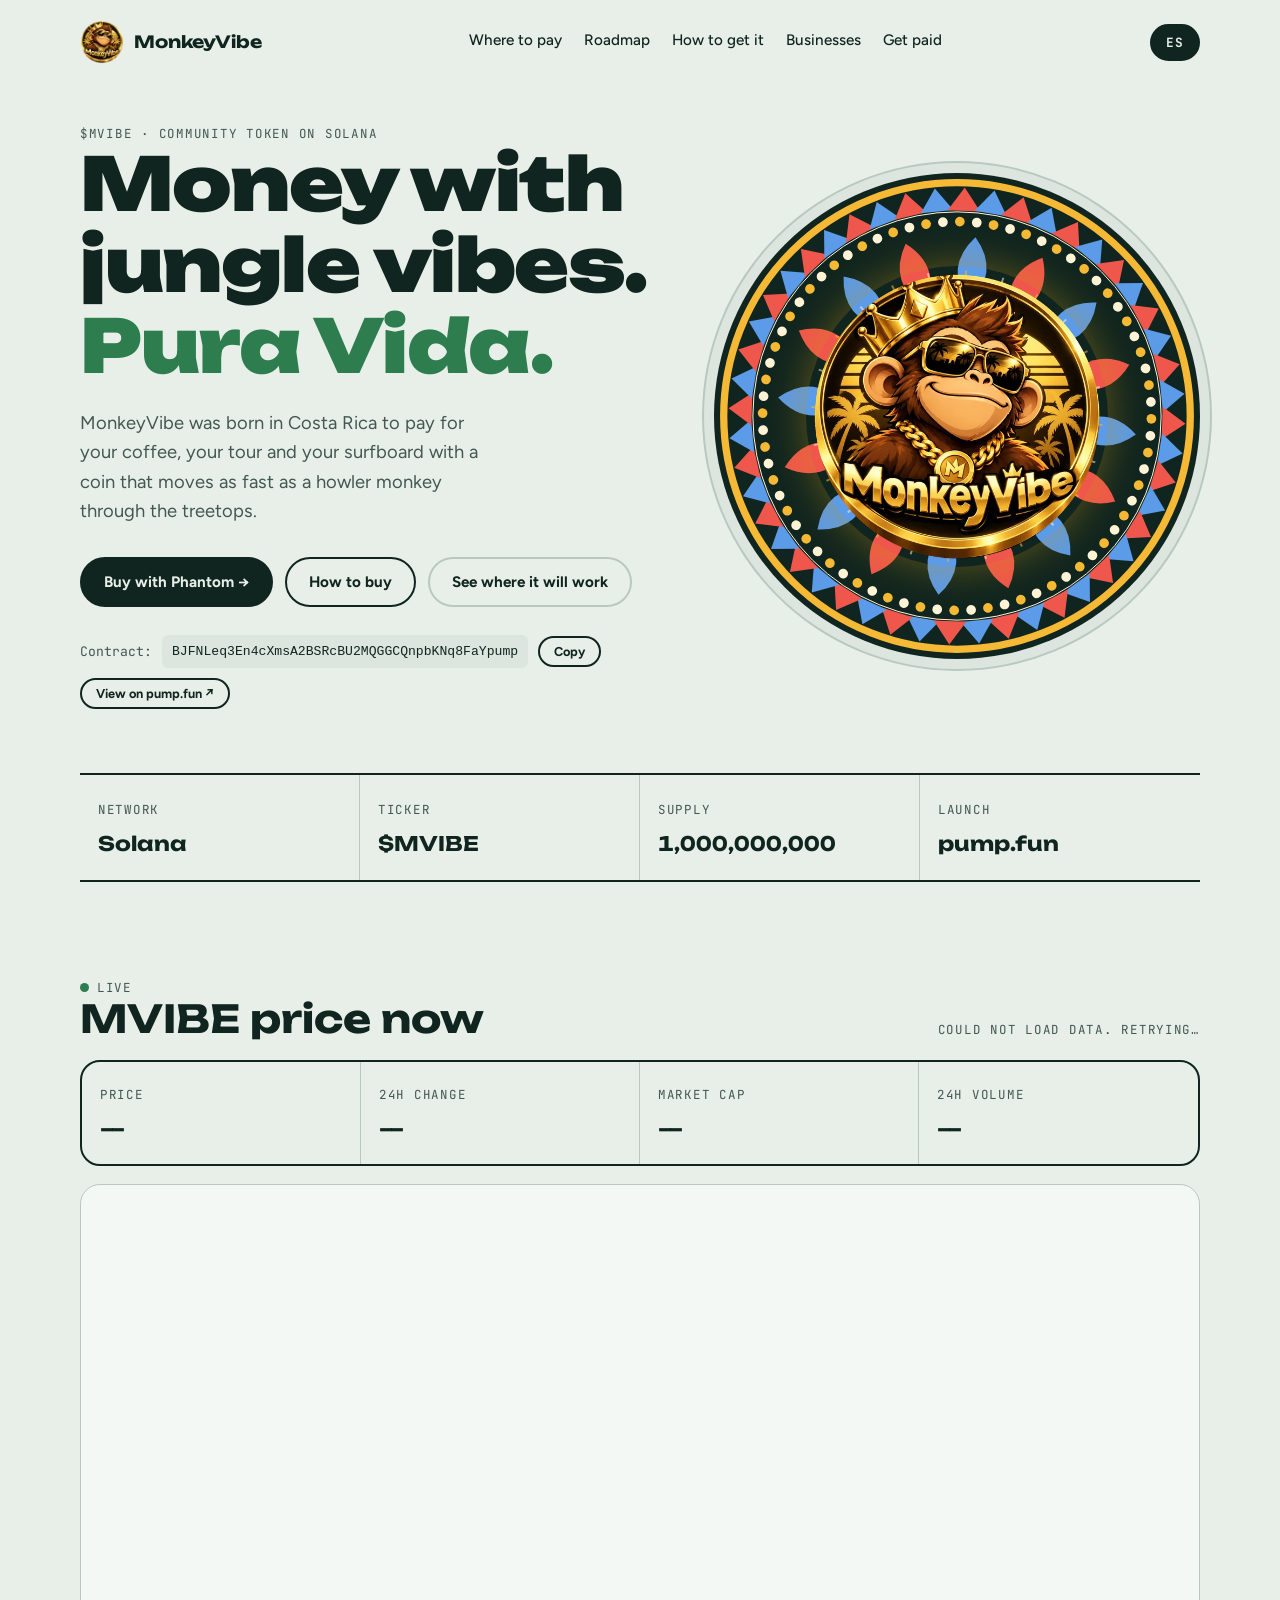
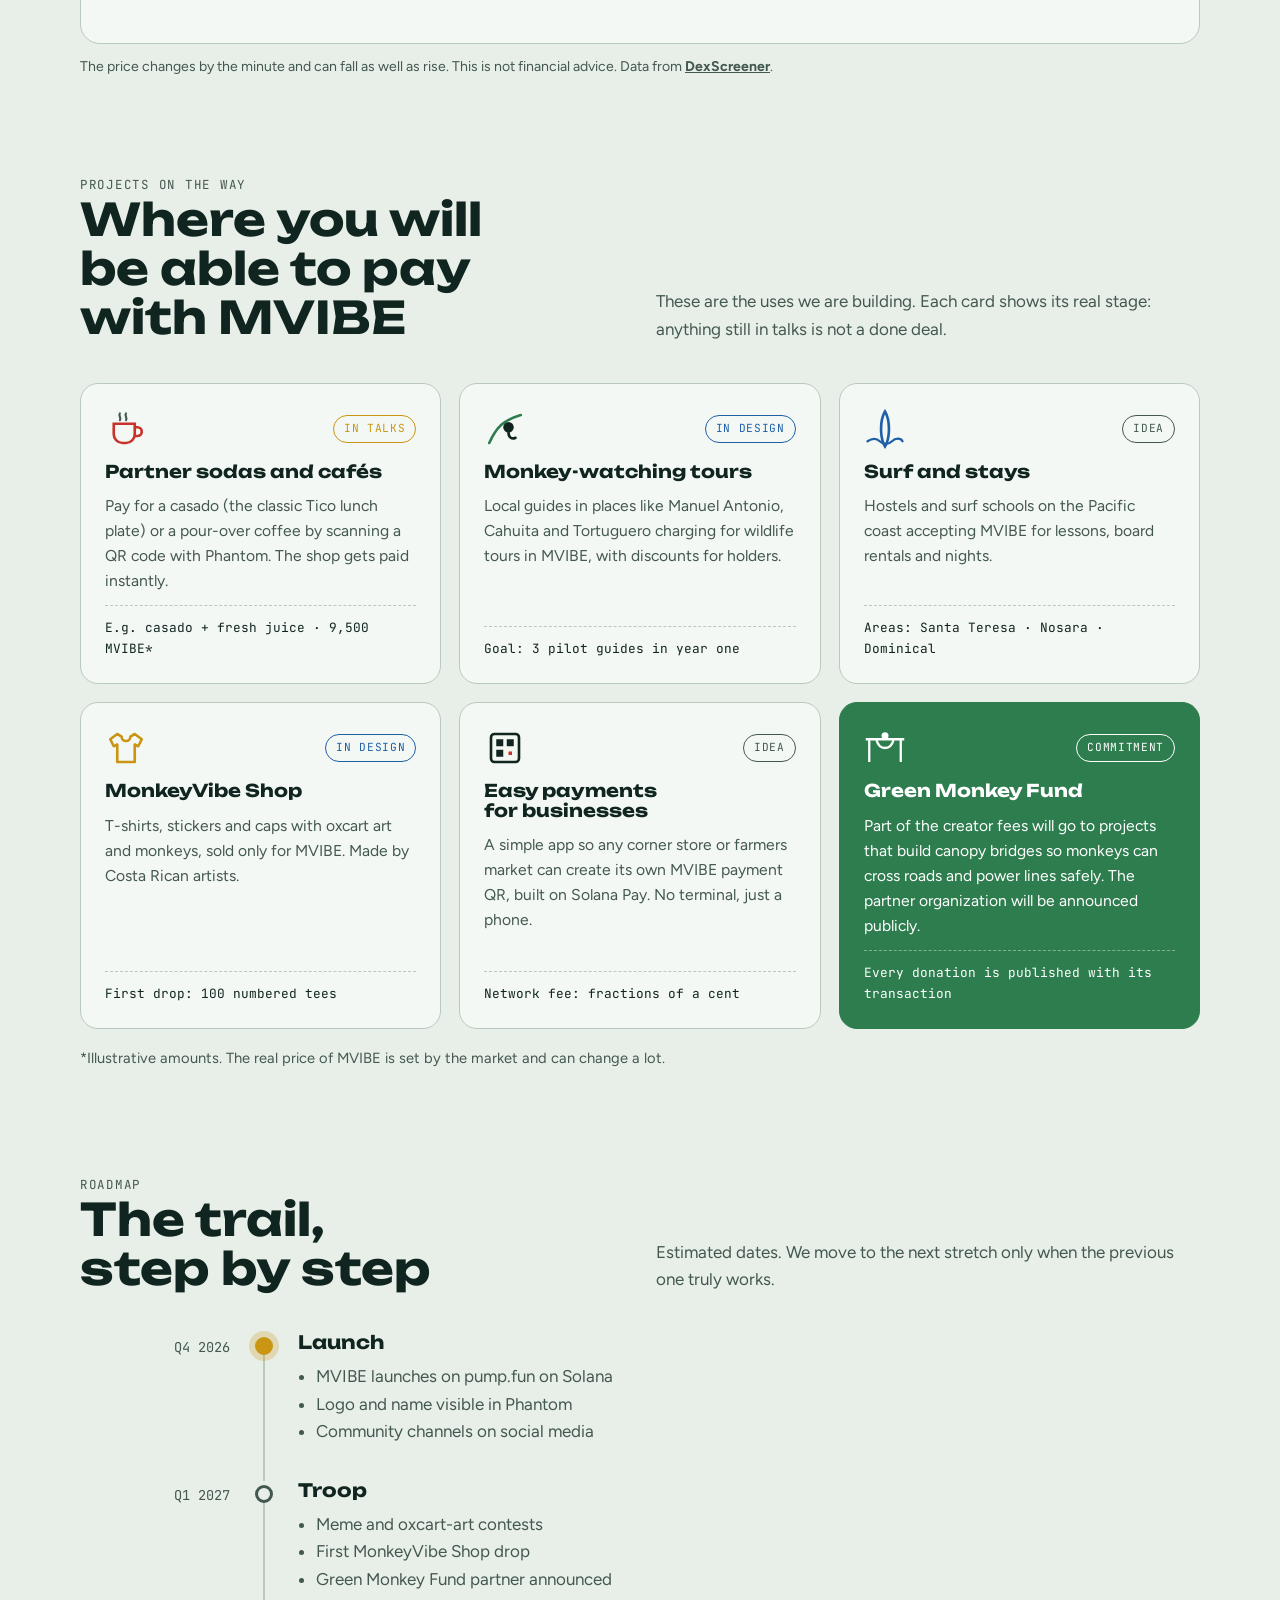
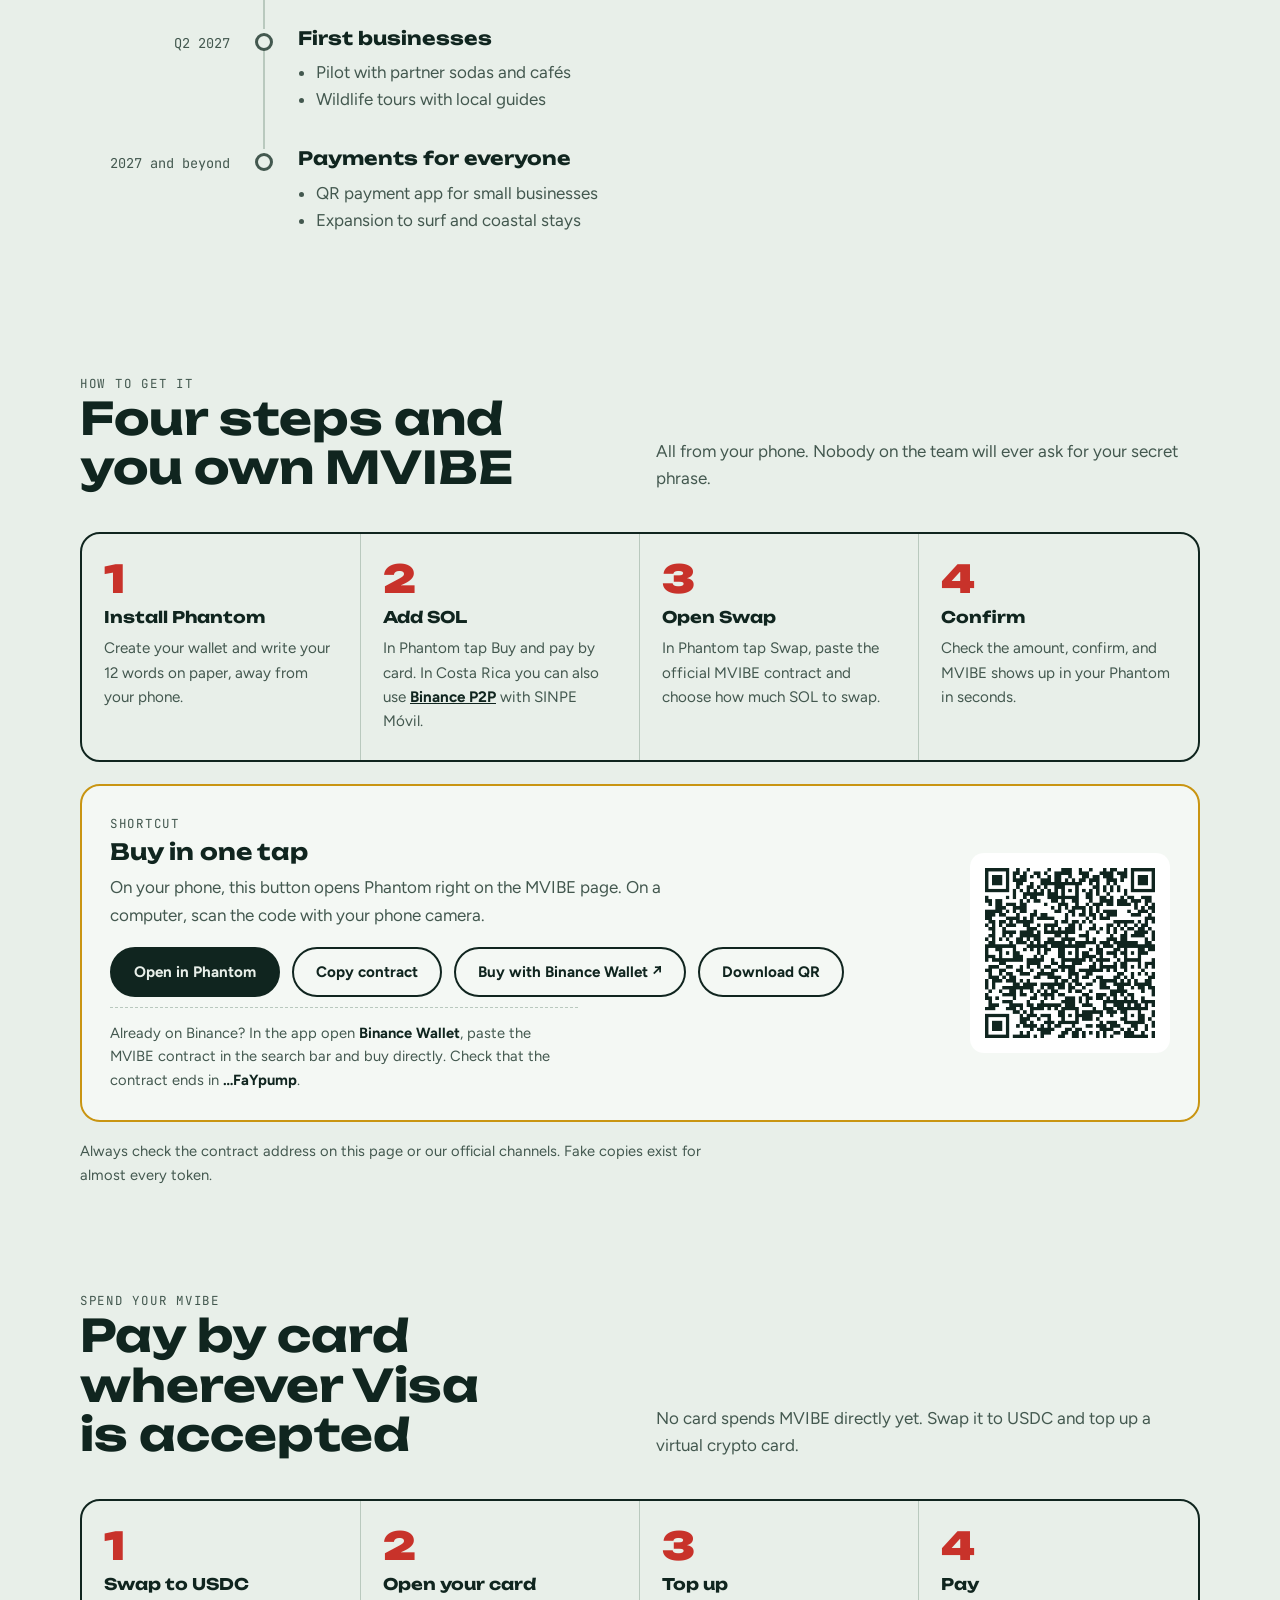
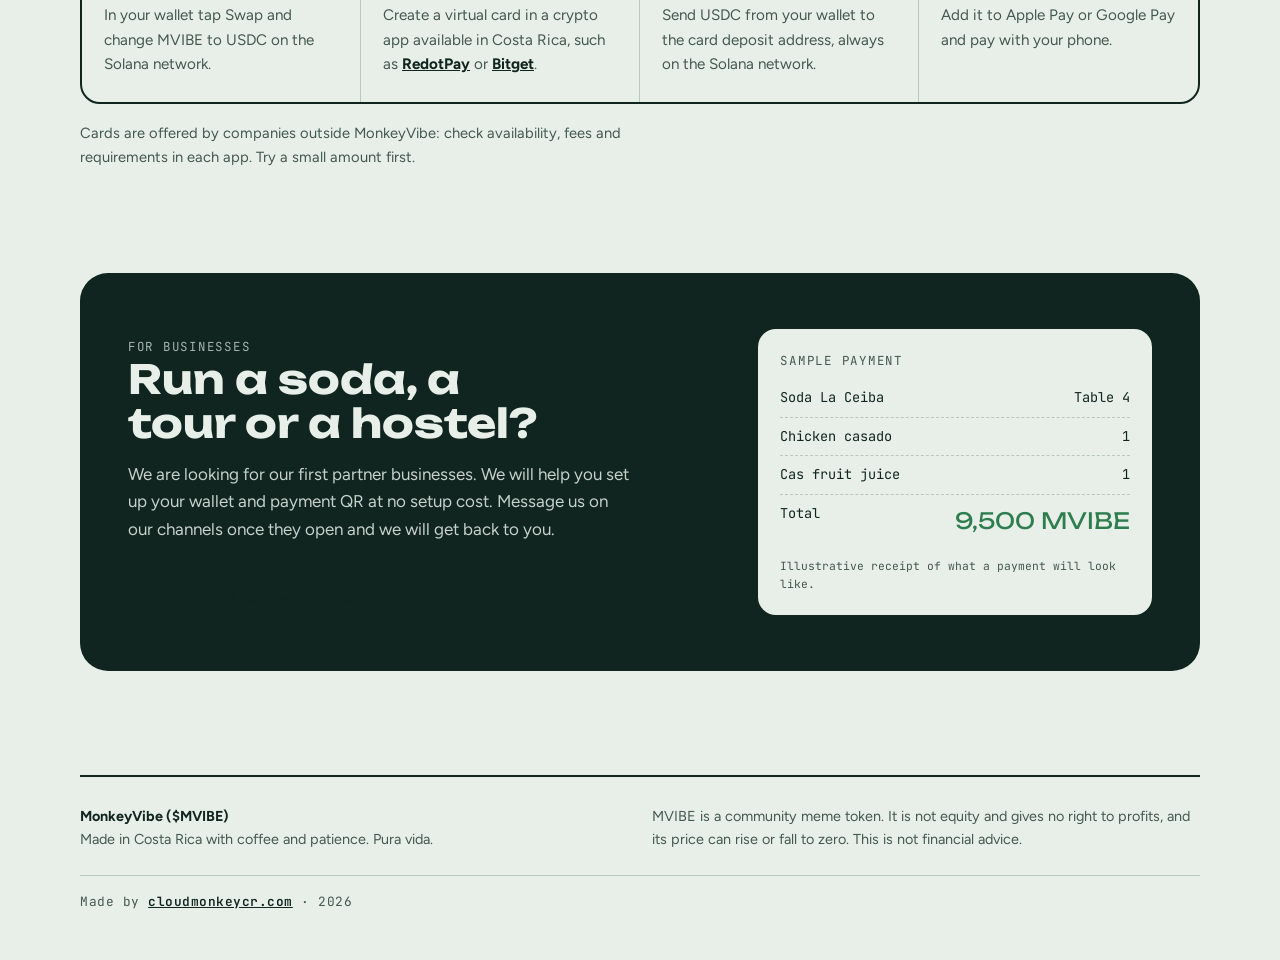
==== commit 0fcc317a: "agregar cobrar Added a new section for using MVIBE with virtual cards and updated navigation links." ====
--- a/index.html
+++ b/index.html
@@ -223,6 +223,7 @@
     <a href="#ruta">Ruta</a>
     <a href="#como">Cómo conseguirla</a>
     <a href="#comercios">Comercios</a>
+    <a href="/cobrar.html">Cobrar</a>
   </div>
   <button class="lang" id="lang" type="button" aria-label="Switch to English">EN</button>
 </nav>
@@ -419,12 +420,30 @@
   <p class="aviso">Verificá siempre la dirección del contrato en esta página o en nuestros canales oficiales. Hay copias falsas de casi cualquier token.</p>
 </section>
 
+<section id="tarjeta">
+  <div class="sec-head">
+    <div>
+      <p class="eyebrow">Gastá tu MVIBE</p>
+      <h2>Pagá con tarjeta donde aceptan Visa</h2>
+    </div>
+    <p>Ninguna tarjeta gasta MVIBE directo todavía. Lo cambiás a USDC y recargás una tarjeta cripto virtual.</p>
+  </div>
+  <div class="como">
+    <div class="step"><span class="n">1</span><h3>Cambiá a USDC</h3><p>En tu wallet tocá Swap y cambiá MVIBE por USDC en la red Solana.</p></div>
+    <div class="step"><span class="n">2</span><h3>Abrí tu tarjeta</h3><p>Creá una tarjeta virtual en una app cripto disponible en Costa Rica, como <a href="https://www.redotpay.com" target="_blank" rel="noopener">RedotPay</a> o <a href="https://www.bitget.com" target="_blank" rel="noopener">Bitget</a>.</p></div>
+    <div class="step"><span class="n">3</span><h3>Recargá</h3><p>Enviá USDC desde tu wallet a la dirección de depósito de la tarjeta, siempre por la red Solana.</p></div>
+    <div class="step"><span class="n">4</span><h3>Pagá</h3><p>Agregala a Apple Pay o Google Pay y pagá con el celular.</p></div>
+  </div>
+  <p class="aviso">Las tarjetas son de empresas externas a MonkeyVibe: revisá disponibilidad, comisiones y requisitos en cada app. Probá primero con un monto pequeño.</p>
+</section>
+
 <section id="comercios">
   <div class="comercio">
     <div>
       <p class="eyebrow" style="color:inherit;opacity:.7">Para negocios</p>
       <h2>¿Tenés una soda, un tour o un hostal?</h2>
       <p>Buscamos los primeros comercios aliados. Te ayudamos a crear tu wallet y tu QR de cobro, sin costo de instalación. Escribinos por nuestros canales cuando estén abiertos y te contactamos.</p>
+      <div class="cta"><a class="btn main" href="/cobrar.html" style="background:var(--gold);border-color:var(--gold);color:#10251F">Generar un cobro con QR →</a></div>
     </div>
     <div class="qr" aria-label="Ejemplo de recibo de cobro">
       <div class="eyebrow" style="margin-bottom:8px">Ejemplo de cobro</div>
@@ -491,7 +510,7 @@
 
 <script>
 (function(){
-  const EN={"En vivo": "Live", "Precio de MVIBE ahora": "MVIBE price now", "Cargando datos…": "Loading data…", "Precio": "Price", "Cambio 24 h": "24h change", "Capitalización": "Market cap", "Volumen 24 h": "24h volume", "El precio cambia minuto a minuto y puede bajar tanto como subir. Esto no es asesoría financiera. Datos de": "The price changes by the minute and can fall as well as rise. This is not financial advice. Data from", "Dónde pagar": "Where to pay", "Ruta": "Roadmap", "Cómo conseguirla": "How to get it", "Comercios": "Businesses", "$MVIBE · token comunitario en Solana": "$MVIBE · community token on Solana", "Plata con vibra de selva.": "Money with jungle vibes.", "MonkeyVibe nace en Costa Rica para pagar el cafecito, el tour y la tabla de surf con una moneda que se mueve tan rápido como un mono congo entre los árboles.": "MonkeyVibe was born in Costa Rica to pay for your coffee, your tour and your surfboard with a coin that moves as fast as a howler monkey through the treetops.", "Conseguir MVIBE →": "Get MVIBE →", "Ver dónde se usará": "See where it will work", "Contrato:": "Contract:", "Ver en pump.fun ↗": "View on pump.fun ↗", "Copiar": "Copy", "Red": "Network", "Símbolo": "Ticker", "Suministro": "Supply", "1.000.000.000": "1,000,000,000", "Lanzamiento": "Launch", "Proyectos en camino": "Projects on the way", "Dónde vas a poder pagar con MVIBE": "Where you will be able to pay with MVIBE", "Estos son los usos que estamos armando. Cada tarjeta dice en qué etapa va, sin adornos: lo que está en conversación todavía no es un hecho.": "These are the uses we are building. Each card shows its real stage: anything still in talks is not a done deal.", "En conversaciones": "In talks", "Sodas y cafeterías aliadas": "Partner sodas and cafés", "Pagar el casado o el café chorreado escaneando un código QR con Phantom. El comercio recibe al instante.": "Pay for a casado (the classic Tico lunch plate) or a pour-over coffee by scanning a QR code with Phantom. The shop gets paid instantly.", "Ej: casado + fresco · 9.500 MVIBE*": "E.g. casado + fresh juice · 9,500 MVIBE*", "En diseño": "In design", "Tours para ver monos": "Monkey-watching tours", "Guías locales en zonas como Manuel Antonio, Cahuita y Tortuguero cobrando tours de avistamiento en MVIBE, con descuento para holders.": "Local guides in places like Manuel Antonio, Cahuita and Tortuguero charging for wildlife tours in MVIBE, with discounts for holders.", "Meta: 3 guías piloto en el primer año": "Goal: 3 pilot guides in year one", "Surf y hospedaje": "Surf and stays", "Hostales y escuelas de surf en la costa del Pacífico aceptando MVIBE para clases, alquiler de tablas y noches.": "Hostels and surf schools on the Pacific coast accepting MVIBE for lessons, board rentals and nights.", "Zonas: Santa Teresa · Nosara · Dominical": "Areas: Santa Teresa · Nosara · Dominical", "Tienda MonkeyVibe": "MonkeyVibe Shop", "Camisetas, stickers y gorras con arte de carreta y monos, que solo se compran con MVIBE. Hechas por artistas ticos.": "T-shirts, stickers and caps with oxcart art and monkeys, sold only for MVIBE. Made by Costa Rican artists.", "Primer drop: 100 camisetas numeradas": "First drop: 100 numbered tees", "Cobro fácil para negocios": "Easy payments for businesses", "Una app sencilla para que cualquier pulpería o feria genere su QR de cobro en MVIBE, basada en Solana Pay. Sin terminal, solo el celular.": "A simple app so any corner store or farmers market can create its own MVIBE payment QR, built on Solana Pay. No terminal, just a phone.", "Comisión de red: fracciones de centavo": "Network fee: fractions of a cent", "Compromiso": "Commitment", "Fondo Mono Verde": "Green Monkey Fund", "Parte de las comisiones de creador irá a proyectos que instalan puentes de dosel para que los monos crucen calles y cables sin peligro. La organización aliada se anunciará públicamente.": "Part of the creator fees will go to projects that build canopy bridges so monkeys can cross roads and power lines safely. The partner organization will be announced publicly.", "Cada aporte se publica con su transacción": "Every donation is published with its transaction", "*Montos ilustrativos. El precio real de MVIBE lo define el mercado y puede cambiar mucho.": "*Illustrative amounts. The real price of MVIBE is set by the market and can change a lot.", "Hoja de ruta": "Roadmap", "El sendero, paso a paso": "The trail, step by step", "Fechas estimadas. Avanzamos al siguiente tramo cuando el anterior funciona de verdad, no antes.": "Estimated dates. We move to the next stretch only when the previous one truly works.", "MVIBE sale en pump.fun sobre Solana": "MVIBE launches on pump.fun on Solana", "Logo y nombre visibles en Phantom": "Logo and name visible in Phantom", "Tropa": "Troop", "Concursos de memes y arte de carreta": "Meme and oxcart-art contests", "Primer drop de la tienda MonkeyVibe": "First MonkeyVibe Shop drop", "Anuncio de la organización del Fondo Mono Verde": "Green Monkey Fund partner announced", "Primeros comercios": "First businesses", "Piloto con sodas y cafeterías aliadas": "Pilot with partner sodas and cafés", "Tours de avistamiento con guías locales": "Wildlife tours with local guides", "2027 en adelante": "2027 and beyond", "Cobro para todos": "Payments for everyone", "App de cobro con QR para pequeños negocios": "QR payment app for small businesses", "Expansión a surf y hospedaje en la costa": "Expansion to surf and coastal stays", "Todo desde el celular. Nadie del equipo te va a pedir tu frase secreta, nunca.": "All from your phone. Nobody on the team will ever ask for your secret phrase.", "Instalá Phantom": "Install Phantom", "Creá la wallet y guardá tus 12 palabras en papel, lejos del celular.": "Create your wallet and write your 12 words on paper, away from your phone.", "Cargá SOL": "Add SOL", "Verificá siempre la dirección del contrato en esta página o en nuestros canales oficiales. Hay copias falsas de casi cualquier token.": "Always check the contract address on this page or our official channels. Fake copies exist for almost every token.", "Para negocios": "For businesses", "¿Tenés una soda, un tour o un hostal?": "Run a soda, a tour or a hostel?", "Buscamos los primeros comercios aliados. Te ayudamos a crear tu wallet y tu QR de cobro, sin costo de instalación. Escribinos por nuestros canales cuando estén abiertos y te contactamos.": "We are looking for our first partner businesses. We will help you set up your wallet and payment QR at no setup cost. Message us on our channels once they open and we will get back to you.", "Ejemplo de cobro": "Sample payment", "Mesa 4": "Table 4", "Casado de pollo": "Chicken casado", "Fresco de cas": "Cas fruit juice", "9.500 MVIBE": "9,500 MVIBE", "Recibo ilustrativo de cómo se verá un cobro.": "Illustrative receipt of what a payment will look like.", "Hecho en Costa Rica, con café y paciencia. Pura vida.": "Made in Costa Rica with coffee and patience. Pura vida.", "MVIBE es un token meme comunitario. No representa acciones ni derecho a ganancias, y su precio puede subir o bajar a cero. Esto no es asesoría financiera.": "MVIBE is a community meme token. It is not equity and gives no right to profits, and its price can rise or fall to zero. This is not financial advice.", "Copiado": "Copied", "Cuatro pasos y ya tenés MVIBE": "Four steps and you own MVIBE", "Abrí Swap": "Open Swap", "En Phantom tocá Swap, pegá el contrato oficial de MVIBE y elegí cuánto SOL cambiar.": "In Phantom tap Swap, paste the official MVIBE contract and choose how much SOL to swap.", "Confirmá": "Confirm", "Revisá el monto, confirmá y MVIBE aparece en tu Phantom en segundos.": "Check the amount, confirm, and MVIBE shows up in your Phantom in seconds.", "Comprar con Phantom →": "Buy with Phantom →", "Cómo comprar": "How to buy", "Atajo": "Shortcut", "Comprá en un toque": "Buy in one tap", "Desde el celular, este botón abre Phantom directo en la página de MVIBE. Desde la computadora, escaneá el código con la cámara del celular.": "On your phone, this button opens Phantom right on the MVIBE page. On a computer, scan the code with your phone camera.", "Abrir en Phantom": "Open in Phantom", "Copiar contrato": "Copy contract", "Descargar QR": "Download QR", "Canales de comunidad en redes sociales": "Community channels on social media", "Elaborado por": "Made by", "En Phantom tocá Comprar y pagá con tarjeta. En Costa Rica también podés usar": "In Phantom tap Buy and pay by card. In Costa Rica you can also use", "con SINPE Móvil.": "with SINPE Móvil.", "Comprar con Binance Wallet ↗": "Buy with Binance Wallet ↗", "¿Ya usás Binance? En la app entrá a": "Already on Binance? In the app open", "Binance Wallet": "Binance Wallet", ", pegá el contrato de MVIBE en el buscador y comprá directo. Verificá que el contrato termine en": ", paste the MVIBE contract in the search bar and buy directly. Check that the contract ends in"};
+  const EN={"En vivo": "Live", "Precio de MVIBE ahora": "MVIBE price now", "Cargando datos…": "Loading data…", "Precio": "Price", "Cambio 24 h": "24h change", "Capitalización": "Market cap", "Volumen 24 h": "24h volume", "El precio cambia minuto a minuto y puede bajar tanto como subir. Esto no es asesoría financiera. Datos de": "The price changes by the minute and can fall as well as rise. This is not financial advice. Data from", "Dónde pagar": "Where to pay", "Ruta": "Roadmap", "Cómo conseguirla": "How to get it", "Comercios": "Businesses", "$MVIBE · token comunitario en Solana": "$MVIBE · community token on Solana", "Plata con vibra de selva.": "Money with jungle vibes.", "MonkeyVibe nace en Costa Rica para pagar el cafecito, el tour y la tabla de surf con una moneda que se mueve tan rápido como un mono congo entre los árboles.": "MonkeyVibe was born in Costa Rica to pay for your coffee, your tour and your surfboard with a coin that moves as fast as a howler monkey through the treetops.", "Conseguir MVIBE →": "Get MVIBE →", "Ver dónde se usará": "See where it will work", "Contrato:": "Contract:", "Ver en pump.fun ↗": "View on pump.fun ↗", "Copiar": "Copy", "Red": "Network", "Símbolo": "Ticker", "Suministro": "Supply", "1.000.000.000": "1,000,000,000", "Lanzamiento": "Launch", "Proyectos en camino": "Projects on the way", "Dónde vas a poder pagar con MVIBE": "Where you will be able to pay with MVIBE", "Estos son los usos que estamos armando. Cada tarjeta dice en qué etapa va, sin adornos: lo que está en conversación todavía no es un hecho.": "These are the uses we are building. Each card shows its real stage: anything still in talks is not a done deal.", "En conversaciones": "In talks", "Sodas y cafeterías aliadas": "Partner sodas and cafés", "Pagar el casado o el café chorreado escaneando un código QR con Phantom. El comercio recibe al instante.": "Pay for a casado (the classic Tico lunch plate) or a pour-over coffee by scanning a QR code with Phantom. The shop gets paid instantly.", "Ej: casado + fresco · 9.500 MVIBE*": "E.g. casado + fresh juice · 9,500 MVIBE*", "En diseño": "In design", "Tours para ver monos": "Monkey-watching tours", "Guías locales en zonas como Manuel Antonio, Cahuita y Tortuguero cobrando tours de avistamiento en MVIBE, con descuento para holders.": "Local guides in places like Manuel Antonio, Cahuita and Tortuguero charging for wildlife tours in MVIBE, with discounts for holders.", "Meta: 3 guías piloto en el primer año": "Goal: 3 pilot guides in year one", "Surf y hospedaje": "Surf and stays", "Hostales y escuelas de surf en la costa del Pacífico aceptando MVIBE para clases, alquiler de tablas y noches.": "Hostels and surf schools on the Pacific coast accepting MVIBE for lessons, board rentals and nights.", "Zonas: Santa Teresa · Nosara · Dominical": "Areas: Santa Teresa · Nosara · Dominical", "Tienda MonkeyVibe": "MonkeyVibe Shop", "Camisetas, stickers y gorras con arte de carreta y monos, que solo se compran con MVIBE. Hechas por artistas ticos.": "T-shirts, stickers and caps with oxcart art and monkeys, sold only for MVIBE. Made by Costa Rican artists.", "Primer drop: 100 camisetas numeradas": "First drop: 100 numbered tees", "Cobro fácil para negocios": "Easy payments for businesses", "Una app sencilla para que cualquier pulpería o feria genere su QR de cobro en MVIBE, basada en Solana Pay. Sin terminal, solo el celular.": "A simple app so any corner store or farmers market can create its own MVIBE payment QR, built on Solana Pay. No terminal, just a phone.", "Comisión de red: fracciones de centavo": "Network fee: fractions of a cent", "Compromiso": "Commitment", "Fondo Mono Verde": "Green Monkey Fund", "Parte de las comisiones de creador irá a proyectos que instalan puentes de dosel para que los monos crucen calles y cables sin peligro. La organización aliada se anunciará públicamente.": "Part of the creator fees will go to projects that build canopy bridges so monkeys can cross roads and power lines safely. The partner organization will be announced publicly.", "Cada aporte se publica con su transacción": "Every donation is published with its transaction", "*Montos ilustrativos. El precio real de MVIBE lo define el mercado y puede cambiar mucho.": "*Illustrative amounts. The real price of MVIBE is set by the market and can change a lot.", "Hoja de ruta": "Roadmap", "El sendero, paso a paso": "The trail, step by step", "Fechas estimadas. Avanzamos al siguiente tramo cuando el anterior funciona de verdad, no antes.": "Estimated dates. We move to the next stretch only when the previous one truly works.", "MVIBE sale en pump.fun sobre Solana": "MVIBE launches on pump.fun on Solana", "Logo y nombre visibles en Phantom": "Logo and name visible in Phantom", "Tropa": "Troop", "Concursos de memes y arte de carreta": "Meme and oxcart-art contests", "Primer drop de la tienda MonkeyVibe": "First MonkeyVibe Shop drop", "Anuncio de la organización del Fondo Mono Verde": "Green Monkey Fund partner announced", "Primeros comercios": "First businesses", "Piloto con sodas y cafeterías aliadas": "Pilot with partner sodas and cafés", "Tours de avistamiento con guías locales": "Wildlife tours with local guides", "2027 en adelante": "2027 and beyond", "Cobro para todos": "Payments for everyone", "App de cobro con QR para pequeños negocios": "QR payment app for small businesses", "Expansión a surf y hospedaje en la costa": "Expansion to surf and coastal stays", "Todo desde el celular. Nadie del equipo te va a pedir tu frase secreta, nunca.": "All from your phone. Nobody on the team will ever ask for your secret phrase.", "Instalá Phantom": "Install Phantom", "Creá la wallet y guardá tus 12 palabras en papel, lejos del celular.": "Create your wallet and write your 12 words on paper, away from your phone.", "Cargá SOL": "Add SOL", "Verificá siempre la dirección del contrato en esta página o en nuestros canales oficiales. Hay copias falsas de casi cualquier token.": "Always check the contract address on this page or our official channels. Fake copies exist for almost every token.", "Para negocios": "For businesses", "¿Tenés una soda, un tour o un hostal?": "Run a soda, a tour or a hostel?", "Buscamos los primeros comercios aliados. Te ayudamos a crear tu wallet y tu QR de cobro, sin costo de instalación. Escribinos por nuestros canales cuando estén abiertos y te contactamos.": "We are looking for our first partner businesses. We will help you set up your wallet and payment QR at no setup cost. Message us on our channels once they open and we will get back to you.", "Ejemplo de cobro": "Sample payment", "Mesa 4": "Table 4", "Casado de pollo": "Chicken casado", "Fresco de cas": "Cas fruit juice", "9.500 MVIBE": "9,500 MVIBE", "Recibo ilustrativo de cómo se verá un cobro.": "Illustrative receipt of what a payment will look like.", "Hecho en Costa Rica, con café y paciencia. Pura vida.": "Made in Costa Rica with coffee and patience. Pura vida.", "MVIBE es un token meme comunitario. No representa acciones ni derecho a ganancias, y su precio puede subir o bajar a cero. Esto no es asesoría financiera.": "MVIBE is a community meme token. It is not equity and gives no right to profits, and its price can rise or fall to zero. This is not financial advice.", "Copiado": "Copied", "Cuatro pasos y ya tenés MVIBE": "Four steps and you own MVIBE", "Abrí Swap": "Open Swap", "En Phantom tocá Swap, pegá el contrato oficial de MVIBE y elegí cuánto SOL cambiar.": "In Phantom tap Swap, paste the official MVIBE contract and choose how much SOL to swap.", "Confirmá": "Confirm", "Revisá el monto, confirmá y MVIBE aparece en tu Phantom en segundos.": "Check the amount, confirm, and MVIBE shows up in your Phantom in seconds.", "Comprar con Phantom →": "Buy with Phantom →", "Cómo comprar": "How to buy", "Atajo": "Shortcut", "Comprá en un toque": "Buy in one tap", "Desde el celular, este botón abre Phantom directo en la página de MVIBE. Desde la computadora, escaneá el código con la cámara del celular.": "On your phone, this button opens Phantom right on the MVIBE page. On a computer, scan the code with your phone camera.", "Abrir en Phantom": "Open in Phantom", "Copiar contrato": "Copy contract", "Descargar QR": "Download QR", "Canales de comunidad en redes sociales": "Community channels on social media", "Elaborado por": "Made by", "En Phantom tocá Comprar y pagá con tarjeta. En Costa Rica también podés usar": "In Phantom tap Buy and pay by card. In Costa Rica you can also use", "con SINPE Móvil.": "with SINPE Móvil.", "Comprar con Binance Wallet ↗": "Buy with Binance Wallet ↗", "¿Ya usás Binance? En la app entrá a": "Already on Binance? In the app open", "Binance Wallet": "Binance Wallet", ", pegá el contrato de MVIBE en el buscador y comprá directo. Verificá que el contrato termine en": ", paste the MVIBE contract in the search bar and buy directly. Check that the contract ends in", "Cobrar": "Get paid", "Generar un cobro con QR →": "Create a QR payment request →", "Gastá tu MVIBE": "Spend your MVIBE", "Pagá con tarjeta donde aceptan Visa": "Pay by card wherever Visa is accepted", "Ninguna tarjeta gasta MVIBE directo todavía. Lo cambiás a USDC y recargás una tarjeta cripto virtual.": "No card spends MVIBE directly yet. Swap it to USDC and top up a virtual crypto card.", "Cambiá a USDC": "Swap to USDC", "En tu wallet tocá Swap y cambiá MVIBE por USDC en la red Solana.": "In your wallet tap Swap and change MVIBE to USDC on the Solana network.", "Abrí tu tarjeta": "Open your card", "Creá una tarjeta virtual en una app cripto disponible en Costa Rica, como": "Create a virtual card in a crypto app available in Costa Rica, such as", "o": "or", "Recargá": "Top up", "Enviá USDC desde tu wallet a la dirección de depósito de la tarjeta, siempre por la red Solana.": "Send USDC from your wallet to the card deposit address, always on the Solana network.", "Pagá": "Pay", "Agregala a Apple Pay o Google Pay y pagá con el celular.": "Add it to Apple Pay or Google Pay and pay with your phone.", "Las tarjetas son de empresas externas a MonkeyVibe: revisá disponibilidad, comisiones y requisitos en cada app. Probá primero con un monto pequeño.": "Cards are offered by companies outside MonkeyVibe: check availability, fees and requirements in each app. Try a small amount first."};
   const nodes=[];
   const w=document.createTreeWalker(document.querySelector('.wrap'),NodeFilter.SHOW_TEXT);
   let n;while(n=w.nextNode()){const k=n.nodeValue.replace(/\s+/g,' ').trim();if(EN[k])nodes.push([n,n.nodeValue,n.nodeValue.replace(k,EN[k])])}
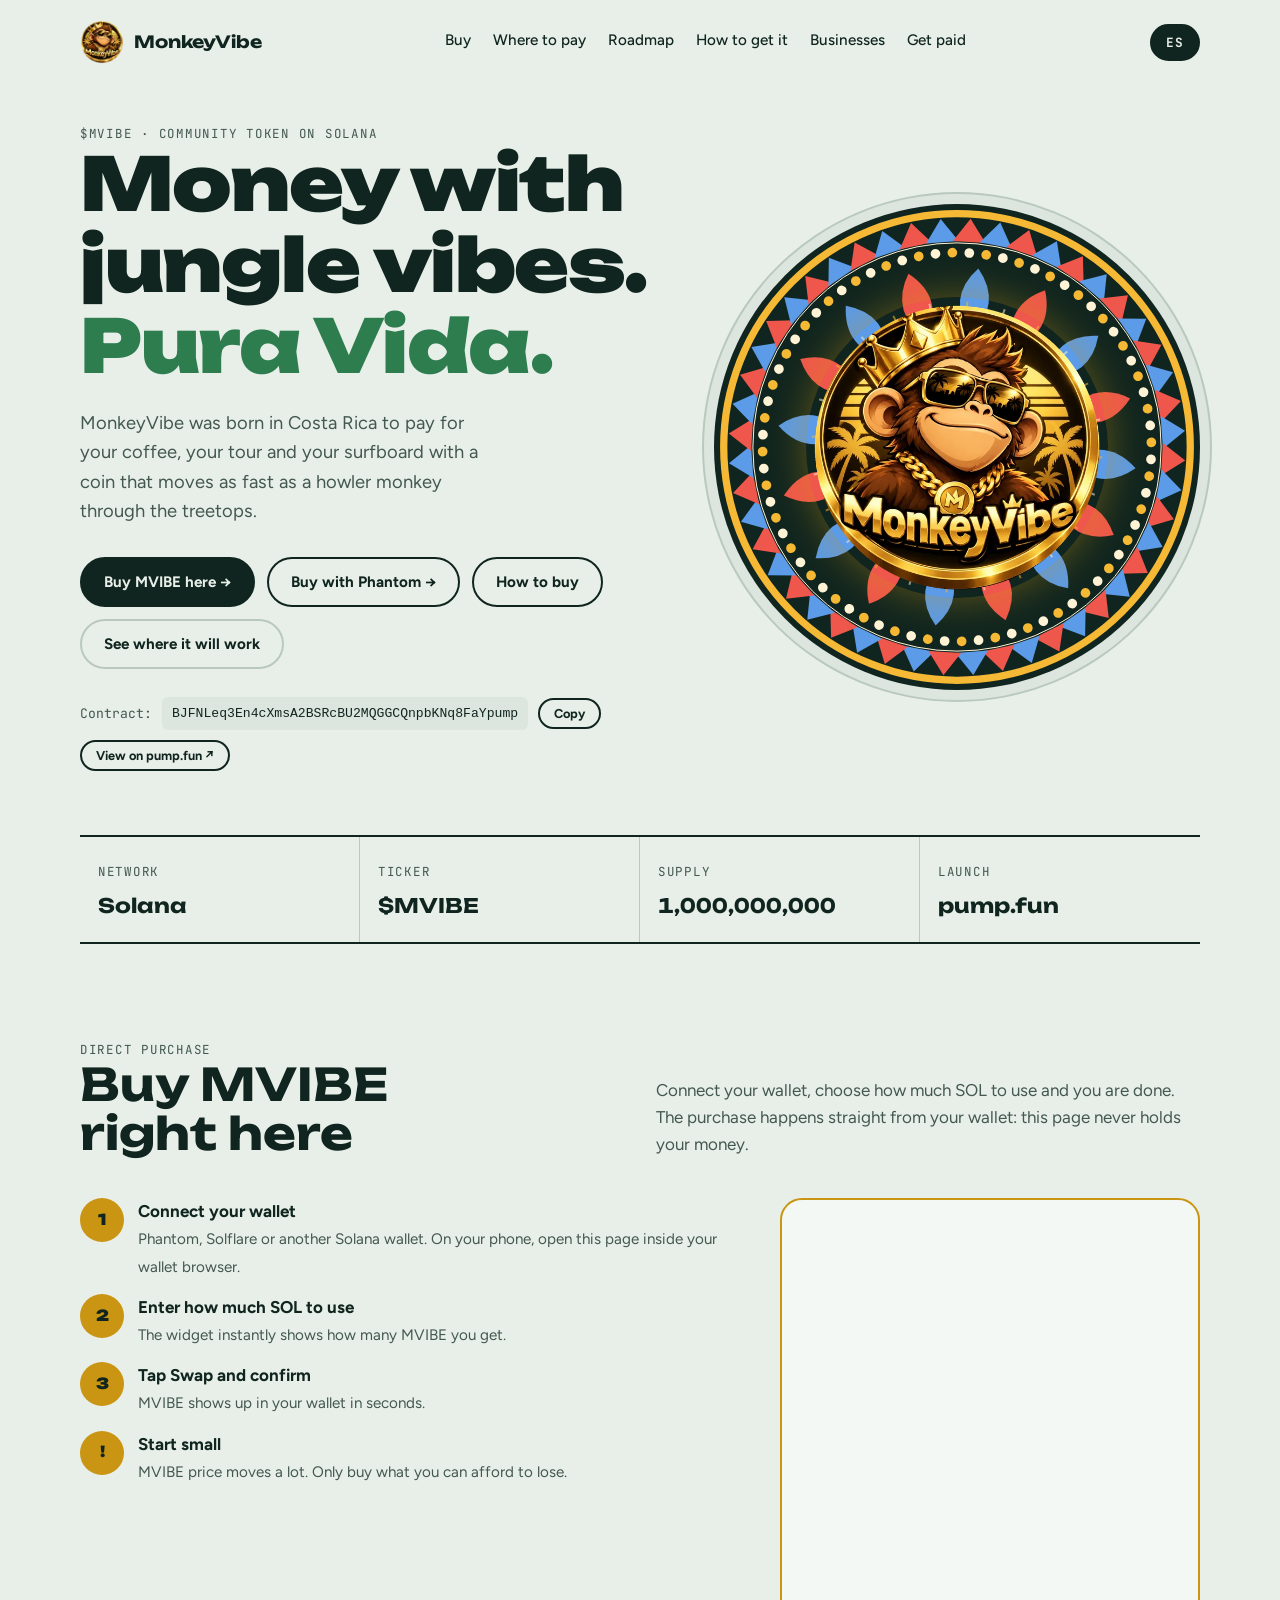
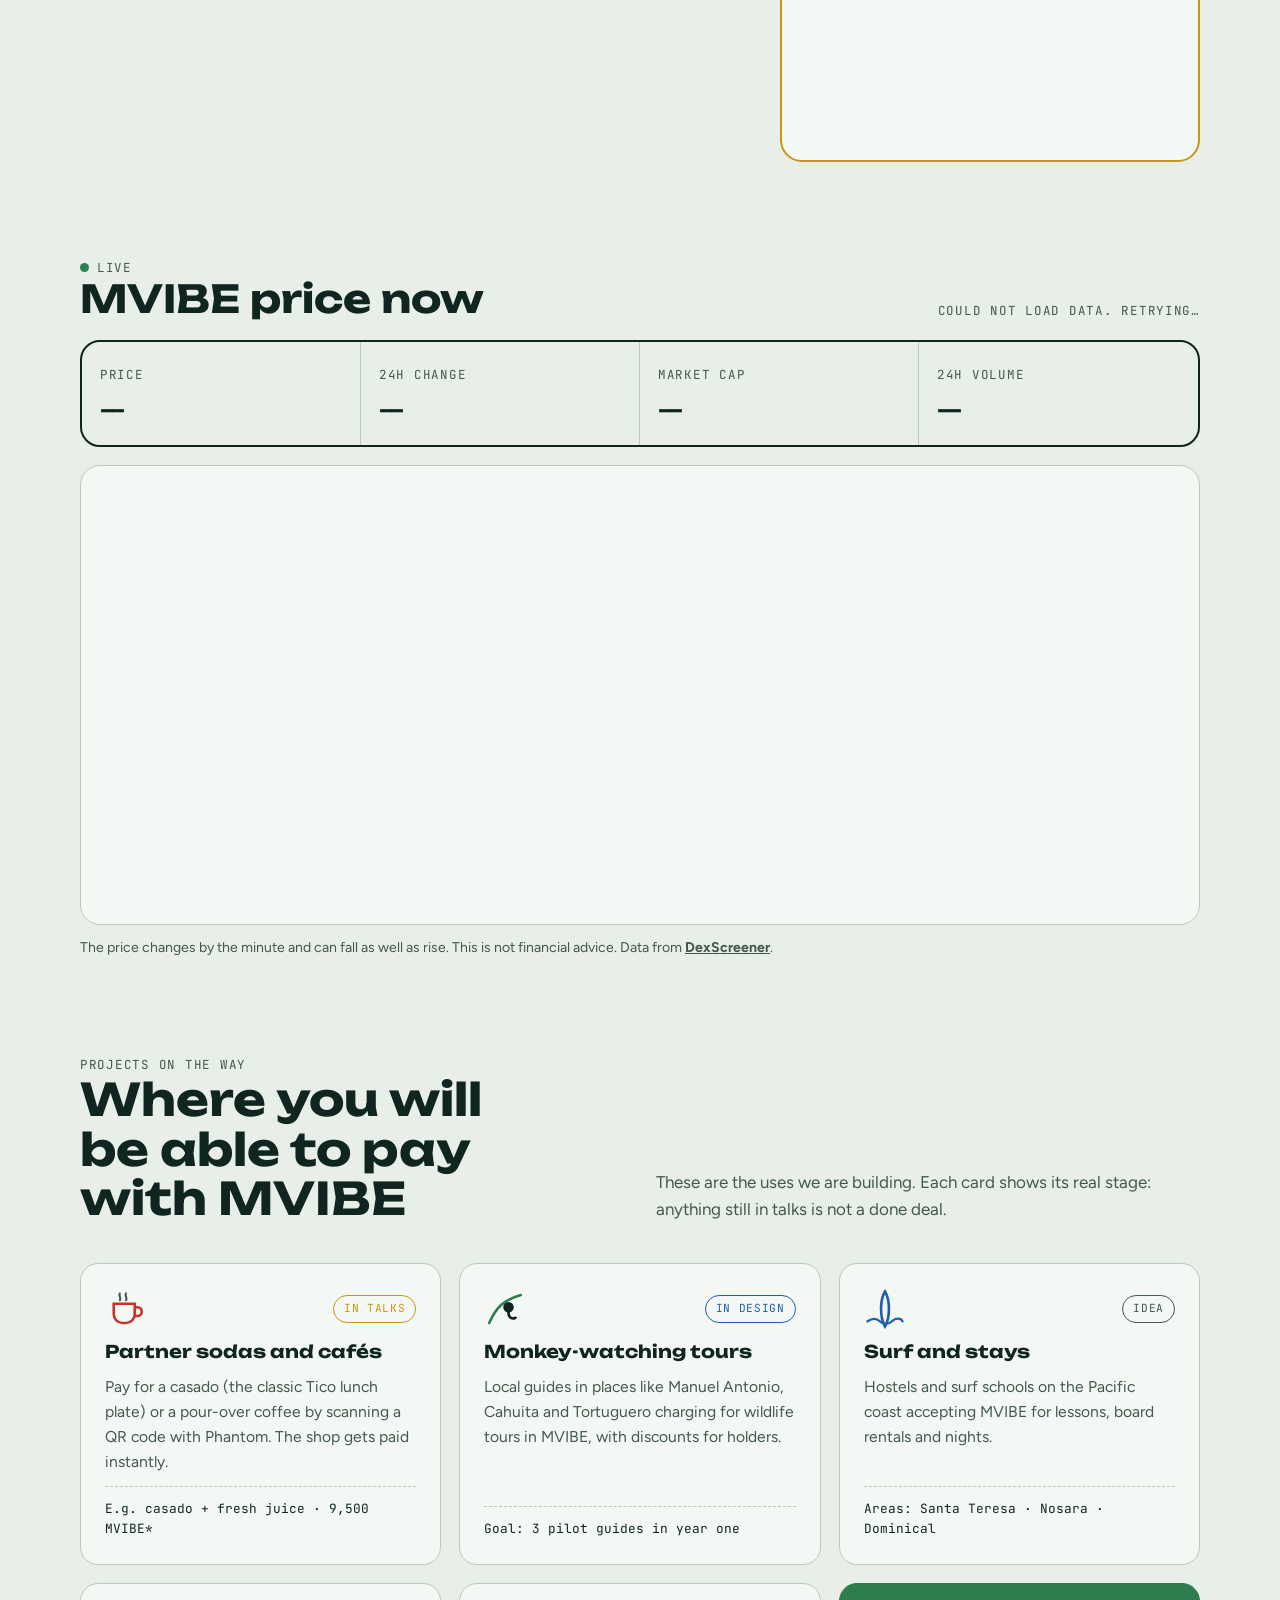
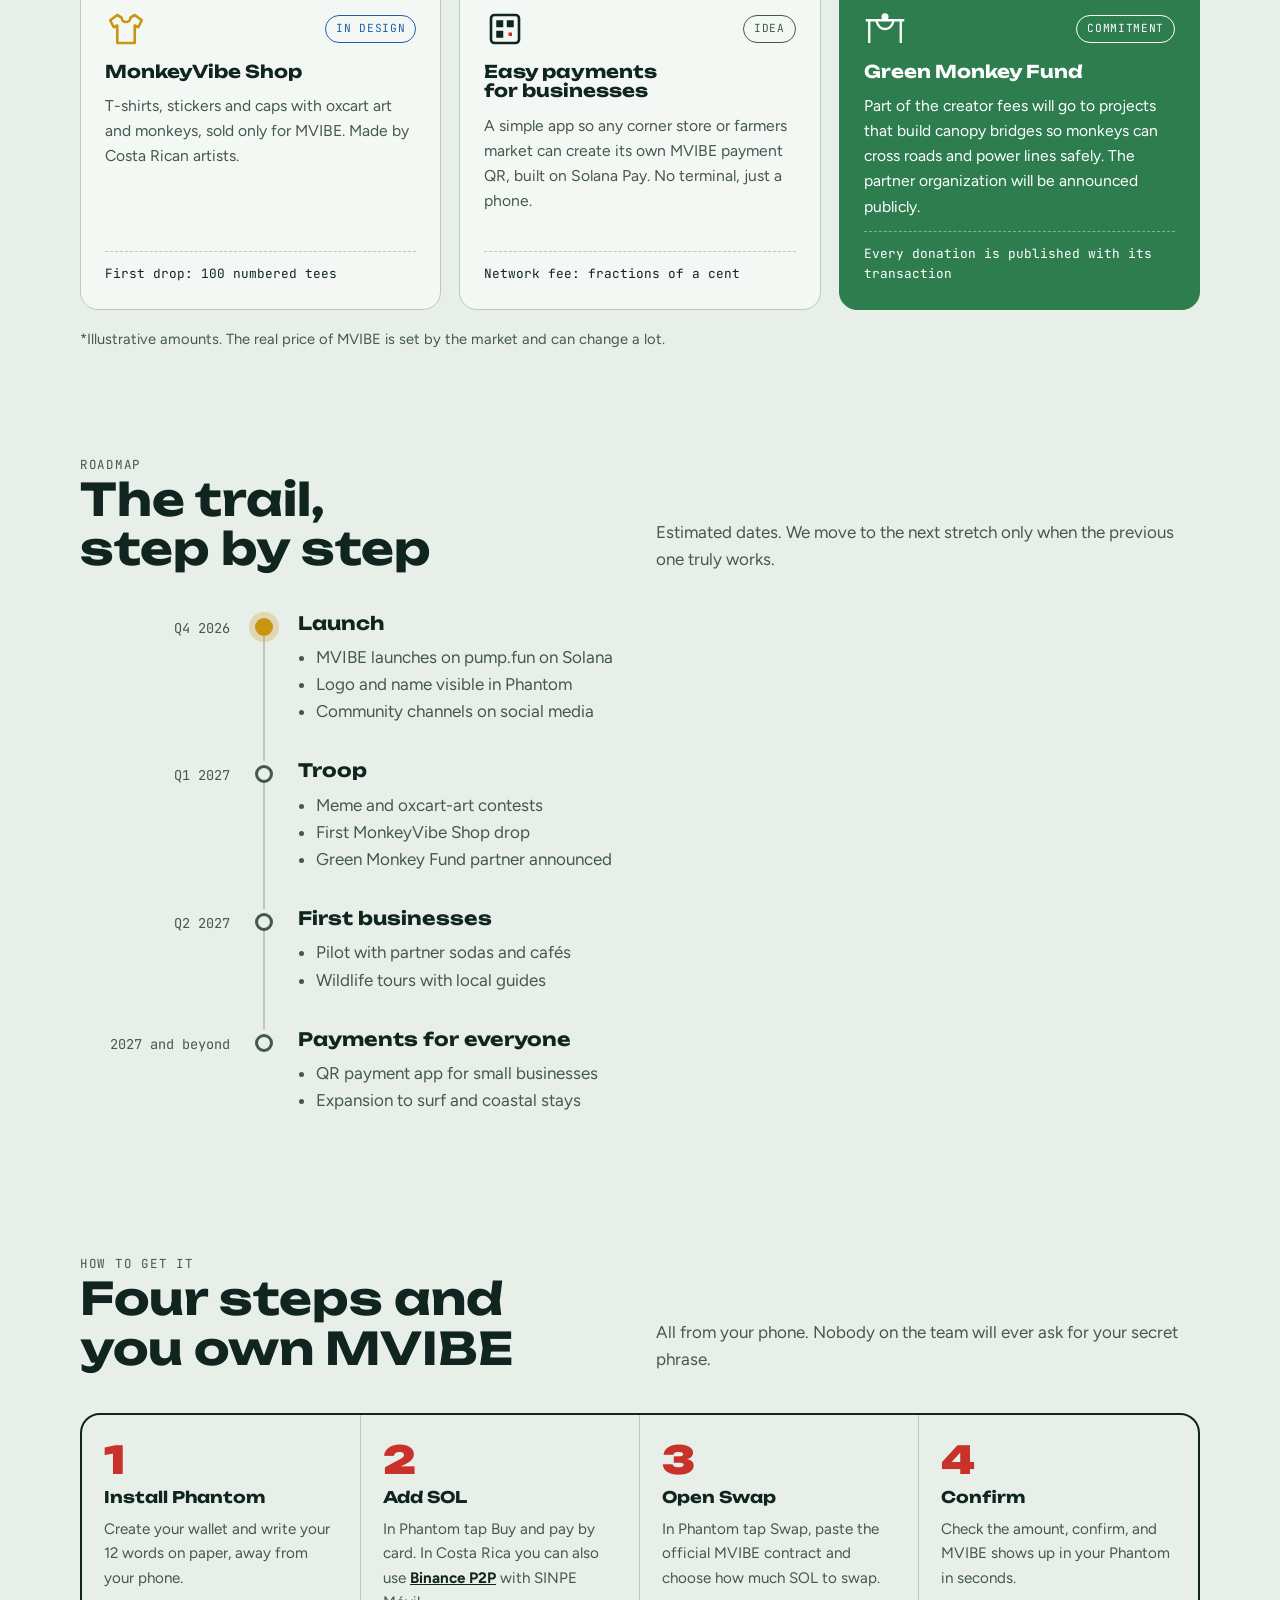
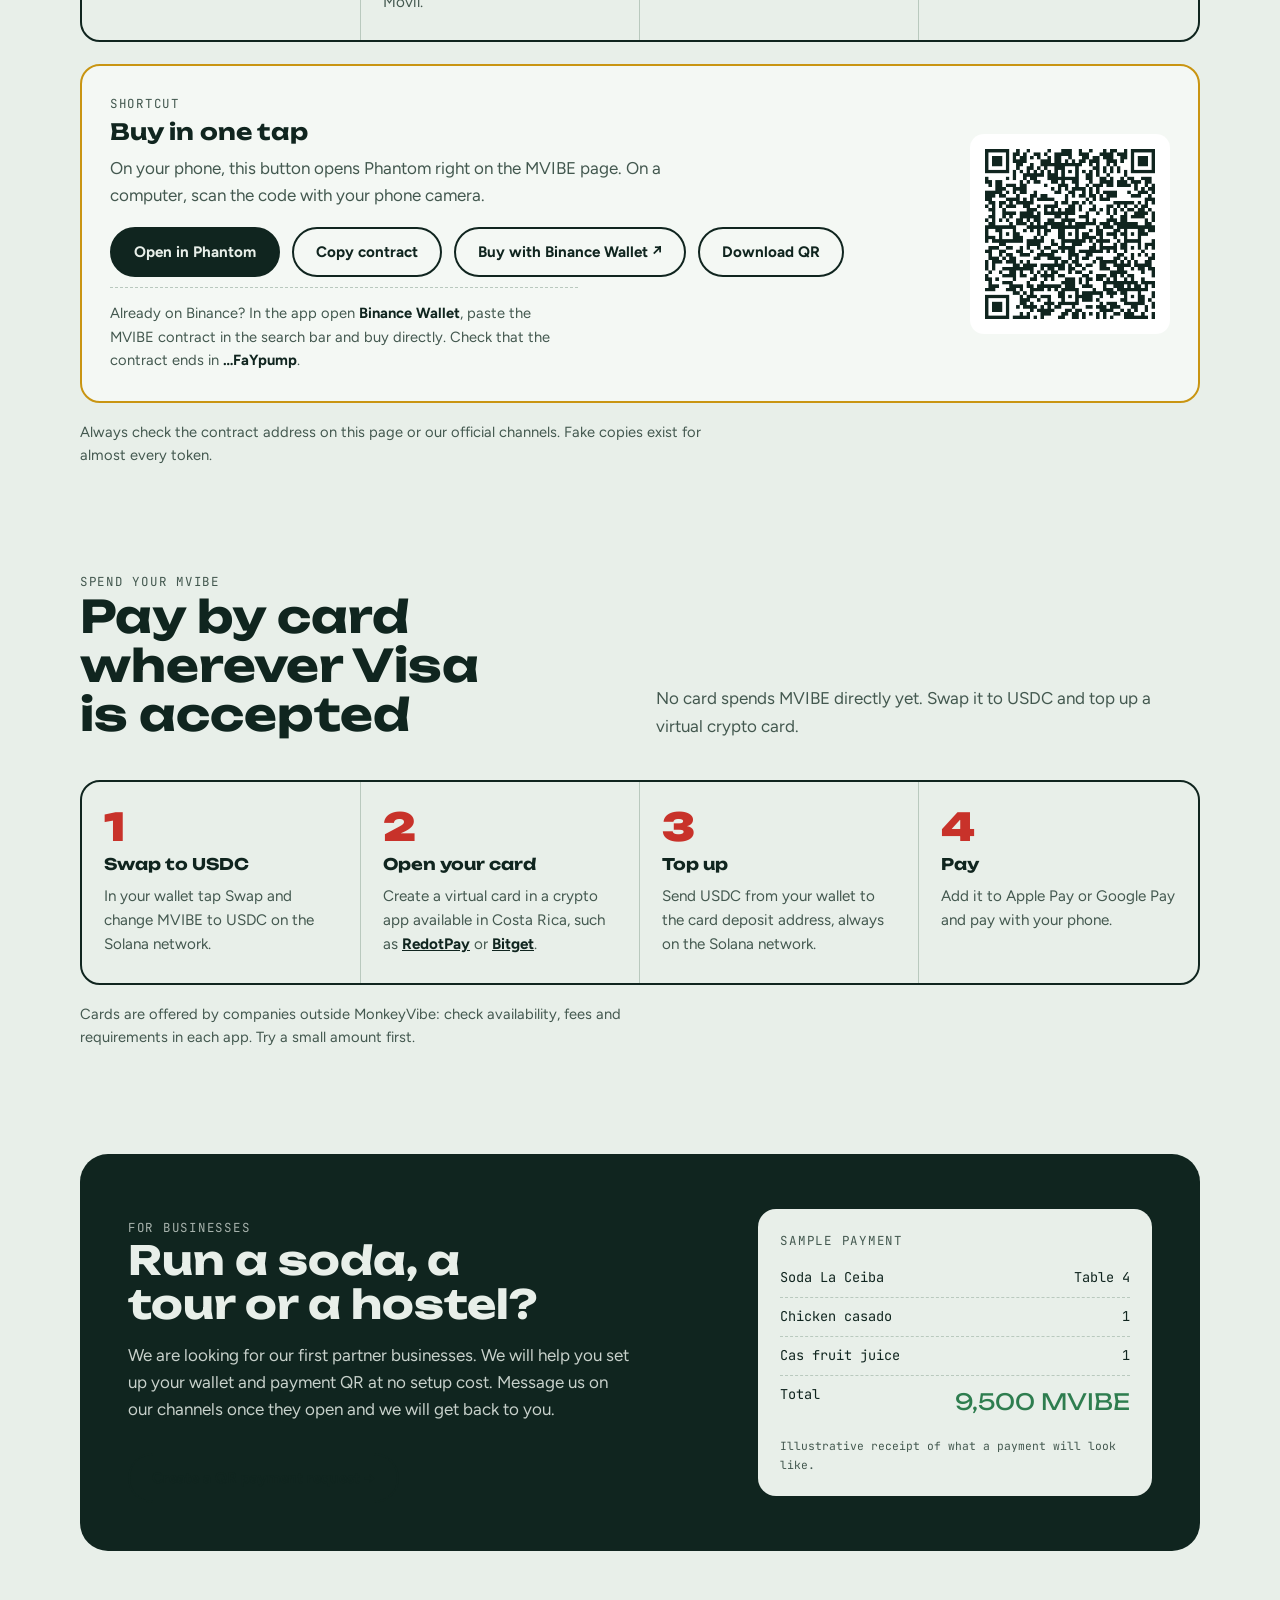
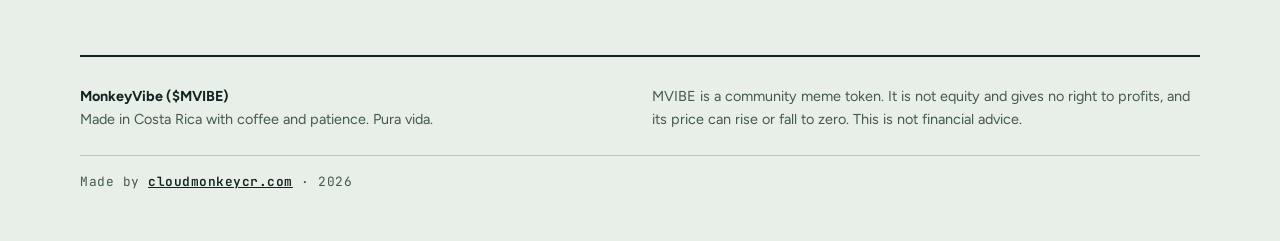
==== commit 9621d785: "Update print statement from 'Hello' to 'Goodbye'" ====
--- a/index.html
+++ b/index.html
@@ -191,6 +191,22 @@
 @media (max-width:600px){.buybox{grid-template-columns:1fr;padding:20px;gap:20px}.qr-img{justify-self:center;width:180px;height:180px}}
 .credit{grid-column:1 / -1;padding-top:16px;border-top:1px solid var(--line);font-family:var(--f-mono);font-size:.8rem;letter-spacing:.04em}
 .credit a{color:var(--ink);font-weight:600}
+
+/* compra directa */
+#comprar{margin-bottom:96px}
+.swapwrap{display:grid;grid-template-columns:1fr 420px;gap:32px;align-items:start}
+.swapwrap>*{min-width:0}
+.swapcard{background:var(--card);border:2px solid var(--amarillo);border-radius:22px;padding:10px;min-height:560px;position:relative;overflow:hidden}
+#jupiter-plugin{height:540px;width:100%}
+.swapfb{display:none;flex-direction:column;gap:12px;padding:22px;text-align:center;justify-content:center;min-height:540px}
+.swapfb.on{display:flex}
+.swapfb p{color:var(--ink-soft)}
+.swapsteps{list-style:none;padding:0;margin:0;display:grid;gap:14px}
+.swapsteps li{display:grid;grid-template-columns:44px 1fr;gap:14px;align-items:start}
+.swapsteps .n{width:44px;height:44px;border-radius:50%;background:var(--amarillo);color:#10251F;font-family:var(--f-display);font-weight:900;display:grid;place-items:center}
+.swapsteps b{display:block}
+.swapsteps span{color:var(--ink-soft);font-size:.95rem}
+@media (max-width:900px){.swapwrap{grid-template-columns:1fr}.swapcard{max-width:460px;width:100%;margin-inline:auto}}
 /* precio en vivo */
 .live{margin-bottom:96px}
 .live-grid{display:grid;grid-template-columns:repeat(4,1fr);gap:0;border:2px solid var(--ink);border-radius:20px;overflow:hidden}
@@ -219,6 +235,7 @@
     MonkeyVibe
   </a>
   <div class="navlinks">
+    <a href="#comprar">Comprar</a>
     <a href="#usos">Dónde pagar</a>
     <a href="#ruta">Ruta</a>
     <a href="#como">Cómo conseguirla</a>
@@ -234,7 +251,8 @@
     <h1>Plata con vibra de selva. <span class="pv">Pura Vida.</span></h1>
     <p class="lead">MonkeyVibe nace en Costa Rica para pagar el cafecito, el tour y la tabla de surf con una moneda que se mueve tan rápido como un mono congo entre los árboles.</p>
     <div class="cta">
-      <a class="btn main" href="https://phantom.app/ul/browse/https%3A%2F%2Fpump.fun%2Fcoin%2FBJFNLeq3En4cXmsA2BSRcBU2MQGGCQnpbKNq8FaYpump?ref=https%3A%2F%2Fmonkeyvibecr.com" rel="noopener">Comprar con Phantom →</a>
+      <a class="btn main" href="#comprar">Comprar MVIBE aquí →</a>
+      <a class="btn" href="https://phantom.app/ul/browse/https%3A%2F%2Fpump.fun%2Fcoin%2FBJFNLeq3En4cXmsA2BSRcBU2MQGGCQnpbKNq8FaYpump?ref=https%3A%2F%2Fmonkeyvibecr.com" rel="noopener">Comprar con Phantom →</a>
       <a class="btn" href="#como">Cómo comprar</a>
       <a class="btn ghost" href="#usos">Ver dónde se usará</a>
     </div>
@@ -257,6 +275,33 @@
   <div><span class="eyebrow">Suministro</span><b>1.000.000.000</b></div>
   <div><span class="eyebrow">Lanzamiento</span><b>pump.fun</b></div>
 </div>
+
+<section id="comprar">
+  <div class="sec-head">
+    <div>
+      <p class="eyebrow">Compra directa</p>
+      <h2>Comprá MVIBE aquí mismo</h2>
+    </div>
+    <p>Conectá tu wallet, elegí cuánto SOL usar y listo. La compra se hace directo desde tu wallet: esta página nunca guarda tu dinero.</p>
+  </div>
+  <div class="swapwrap">
+    <ol class="swapsteps">
+      <li><span class="n">1</span><div><b>Conectá tu wallet</b><span>Phantom, Solflare u otra wallet de Solana. Desde el celular, abrí esta página dentro del navegador de tu wallet.</span></div></li>
+      <li><span class="n">2</span><div><b>Escribí cuánto SOL usar</b><span>El widget te muestra al instante cuántos MVIBE recibís.</span></div></li>
+      <li><span class="n">3</span><div><b>Tocá Swap y confirmá</b><span>En segundos MVIBE aparece en tu wallet.</span></div></li>
+      <li><span class="n">!</span><div><b>Empezá con poquito</b><span>El precio de MVIBE cambia mucho. Comprá solo lo que estés dispuesto a perder.</span></div></li>
+    </ol>
+    <div class="swapcard">
+      <div id="jupiter-plugin"></div>
+      <div class="swapfb" id="swapfb">
+        <b>El widget de compra no cargó aquí.</b>
+        <p>Podés comprar igual con estas opciones:</p>
+        <a class="btn main" href="https://jup.ag/swap/SOL-BJFNLeq3En4cXmsA2BSRcBU2MQGGCQnpbKNq8FaYpump" target="_blank" rel="noopener">Comprar en Jupiter ↗</a>
+        <a class="btn" href="https://pump.fun/coin/BJFNLeq3En4cXmsA2BSRcBU2MQGGCQnpbKNq8FaYpump" target="_blank" rel="noopener">Comprar en pump.fun ↗</a>
+      </div>
+    </div>
+  </div>
+</section>
 
 <section class="live" id="precio">
   <div class="live-head">
@@ -510,7 +555,7 @@
 
 <script>
 (function(){
-  const EN={"En vivo": "Live", "Precio de MVIBE ahora": "MVIBE price now", "Cargando datos…": "Loading data…", "Precio": "Price", "Cambio 24 h": "24h change", "Capitalización": "Market cap", "Volumen 24 h": "24h volume", "El precio cambia minuto a minuto y puede bajar tanto como subir. Esto no es asesoría financiera. Datos de": "The price changes by the minute and can fall as well as rise. This is not financial advice. Data from", "Dónde pagar": "Where to pay", "Ruta": "Roadmap", "Cómo conseguirla": "How to get it", "Comercios": "Businesses", "$MVIBE · token comunitario en Solana": "$MVIBE · community token on Solana", "Plata con vibra de selva.": "Money with jungle vibes.", "MonkeyVibe nace en Costa Rica para pagar el cafecito, el tour y la tabla de surf con una moneda que se mueve tan rápido como un mono congo entre los árboles.": "MonkeyVibe was born in Costa Rica to pay for your coffee, your tour and your surfboard with a coin that moves as fast as a howler monkey through the treetops.", "Conseguir MVIBE →": "Get MVIBE →", "Ver dónde se usará": "See where it will work", "Contrato:": "Contract:", "Ver en pump.fun ↗": "View on pump.fun ↗", "Copiar": "Copy", "Red": "Network", "Símbolo": "Ticker", "Suministro": "Supply", "1.000.000.000": "1,000,000,000", "Lanzamiento": "Launch", "Proyectos en camino": "Projects on the way", "Dónde vas a poder pagar con MVIBE": "Where you will be able to pay with MVIBE", "Estos son los usos que estamos armando. Cada tarjeta dice en qué etapa va, sin adornos: lo que está en conversación todavía no es un hecho.": "These are the uses we are building. Each card shows its real stage: anything still in talks is not a done deal.", "En conversaciones": "In talks", "Sodas y cafeterías aliadas": "Partner sodas and cafés", "Pagar el casado o el café chorreado escaneando un código QR con Phantom. El comercio recibe al instante.": "Pay for a casado (the classic Tico lunch plate) or a pour-over coffee by scanning a QR code with Phantom. The shop gets paid instantly.", "Ej: casado + fresco · 9.500 MVIBE*": "E.g. casado + fresh juice · 9,500 MVIBE*", "En diseño": "In design", "Tours para ver monos": "Monkey-watching tours", "Guías locales en zonas como Manuel Antonio, Cahuita y Tortuguero cobrando tours de avistamiento en MVIBE, con descuento para holders.": "Local guides in places like Manuel Antonio, Cahuita and Tortuguero charging for wildlife tours in MVIBE, with discounts for holders.", "Meta: 3 guías piloto en el primer año": "Goal: 3 pilot guides in year one", "Surf y hospedaje": "Surf and stays", "Hostales y escuelas de surf en la costa del Pacífico aceptando MVIBE para clases, alquiler de tablas y noches.": "Hostels and surf schools on the Pacific coast accepting MVIBE for lessons, board rentals and nights.", "Zonas: Santa Teresa · Nosara · Dominical": "Areas: Santa Teresa · Nosara · Dominical", "Tienda MonkeyVibe": "MonkeyVibe Shop", "Camisetas, stickers y gorras con arte de carreta y monos, que solo se compran con MVIBE. Hechas por artistas ticos.": "T-shirts, stickers and caps with oxcart art and monkeys, sold only for MVIBE. Made by Costa Rican artists.", "Primer drop: 100 camisetas numeradas": "First drop: 100 numbered tees", "Cobro fácil para negocios": "Easy payments for businesses", "Una app sencilla para que cualquier pulpería o feria genere su QR de cobro en MVIBE, basada en Solana Pay. Sin terminal, solo el celular.": "A simple app so any corner store or farmers market can create its own MVIBE payment QR, built on Solana Pay. No terminal, just a phone.", "Comisión de red: fracciones de centavo": "Network fee: fractions of a cent", "Compromiso": "Commitment", "Fondo Mono Verde": "Green Monkey Fund", "Parte de las comisiones de creador irá a proyectos que instalan puentes de dosel para que los monos crucen calles y cables sin peligro. La organización aliada se anunciará públicamente.": "Part of the creator fees will go to projects that build canopy bridges so monkeys can cross roads and power lines safely. The partner organization will be announced publicly.", "Cada aporte se publica con su transacción": "Every donation is published with its transaction", "*Montos ilustrativos. El precio real de MVIBE lo define el mercado y puede cambiar mucho.": "*Illustrative amounts. The real price of MVIBE is set by the market and can change a lot.", "Hoja de ruta": "Roadmap", "El sendero, paso a paso": "The trail, step by step", "Fechas estimadas. Avanzamos al siguiente tramo cuando el anterior funciona de verdad, no antes.": "Estimated dates. We move to the next stretch only when the previous one truly works.", "MVIBE sale en pump.fun sobre Solana": "MVIBE launches on pump.fun on Solana", "Logo y nombre visibles en Phantom": "Logo and name visible in Phantom", "Tropa": "Troop", "Concursos de memes y arte de carreta": "Meme and oxcart-art contests", "Primer drop de la tienda MonkeyVibe": "First MonkeyVibe Shop drop", "Anuncio de la organización del Fondo Mono Verde": "Green Monkey Fund partner announced", "Primeros comercios": "First businesses", "Piloto con sodas y cafeterías aliadas": "Pilot with partner sodas and cafés", "Tours de avistamiento con guías locales": "Wildlife tours with local guides", "2027 en adelante": "2027 and beyond", "Cobro para todos": "Payments for everyone", "App de cobro con QR para pequeños negocios": "QR payment app for small businesses", "Expansión a surf y hospedaje en la costa": "Expansion to surf and coastal stays", "Todo desde el celular. Nadie del equipo te va a pedir tu frase secreta, nunca.": "All from your phone. Nobody on the team will ever ask for your secret phrase.", "Instalá Phantom": "Install Phantom", "Creá la wallet y guardá tus 12 palabras en papel, lejos del celular.": "Create your wallet and write your 12 words on paper, away from your phone.", "Cargá SOL": "Add SOL", "Verificá siempre la dirección del contrato en esta página o en nuestros canales oficiales. Hay copias falsas de casi cualquier token.": "Always check the contract address on this page or our official channels. Fake copies exist for almost every token.", "Para negocios": "For businesses", "¿Tenés una soda, un tour o un hostal?": "Run a soda, a tour or a hostel?", "Buscamos los primeros comercios aliados. Te ayudamos a crear tu wallet y tu QR de cobro, sin costo de instalación. Escribinos por nuestros canales cuando estén abiertos y te contactamos.": "We are looking for our first partner businesses. We will help you set up your wallet and payment QR at no setup cost. Message us on our channels once they open and we will get back to you.", "Ejemplo de cobro": "Sample payment", "Mesa 4": "Table 4", "Casado de pollo": "Chicken casado", "Fresco de cas": "Cas fruit juice", "9.500 MVIBE": "9,500 MVIBE", "Recibo ilustrativo de cómo se verá un cobro.": "Illustrative receipt of what a payment will look like.", "Hecho en Costa Rica, con café y paciencia. Pura vida.": "Made in Costa Rica with coffee and patience. Pura vida.", "MVIBE es un token meme comunitario. No representa acciones ni derecho a ganancias, y su precio puede subir o bajar a cero. Esto no es asesoría financiera.": "MVIBE is a community meme token. It is not equity and gives no right to profits, and its price can rise or fall to zero. This is not financial advice.", "Copiado": "Copied", "Cuatro pasos y ya tenés MVIBE": "Four steps and you own MVIBE", "Abrí Swap": "Open Swap", "En Phantom tocá Swap, pegá el contrato oficial de MVIBE y elegí cuánto SOL cambiar.": "In Phantom tap Swap, paste the official MVIBE contract and choose how much SOL to swap.", "Confirmá": "Confirm", "Revisá el monto, confirmá y MVIBE aparece en tu Phantom en segundos.": "Check the amount, confirm, and MVIBE shows up in your Phantom in seconds.", "Comprar con Phantom →": "Buy with Phantom →", "Cómo comprar": "How to buy", "Atajo": "Shortcut", "Comprá en un toque": "Buy in one tap", "Desde el celular, este botón abre Phantom directo en la página de MVIBE. Desde la computadora, escaneá el código con la cámara del celular.": "On your phone, this button opens Phantom right on the MVIBE page. On a computer, scan the code with your phone camera.", "Abrir en Phantom": "Open in Phantom", "Copiar contrato": "Copy contract", "Descargar QR": "Download QR", "Canales de comunidad en redes sociales": "Community channels on social media", "Elaborado por": "Made by", "En Phantom tocá Comprar y pagá con tarjeta. En Costa Rica también podés usar": "In Phantom tap Buy and pay by card. In Costa Rica you can also use", "con SINPE Móvil.": "with SINPE Móvil.", "Comprar con Binance Wallet ↗": "Buy with Binance Wallet ↗", "¿Ya usás Binance? En la app entrá a": "Already on Binance? In the app open", "Binance Wallet": "Binance Wallet", ", pegá el contrato de MVIBE en el buscador y comprá directo. Verificá que el contrato termine en": ", paste the MVIBE contract in the search bar and buy directly. Check that the contract ends in", "Cobrar": "Get paid", "Generar un cobro con QR →": "Create a QR payment request →", "Gastá tu MVIBE": "Spend your MVIBE", "Pagá con tarjeta donde aceptan Visa": "Pay by card wherever Visa is accepted", "Ninguna tarjeta gasta MVIBE directo todavía. Lo cambiás a USDC y recargás una tarjeta cripto virtual.": "No card spends MVIBE directly yet. Swap it to USDC and top up a virtual crypto card.", "Cambiá a USDC": "Swap to USDC", "En tu wallet tocá Swap y cambiá MVIBE por USDC en la red Solana.": "In your wallet tap Swap and change MVIBE to USDC on the Solana network.", "Abrí tu tarjeta": "Open your card", "Creá una tarjeta virtual en una app cripto disponible en Costa Rica, como": "Create a virtual card in a crypto app available in Costa Rica, such as", "o": "or", "Recargá": "Top up", "Enviá USDC desde tu wallet a la dirección de depósito de la tarjeta, siempre por la red Solana.": "Send USDC from your wallet to the card deposit address, always on the Solana network.", "Pagá": "Pay", "Agregala a Apple Pay o Google Pay y pagá con el celular.": "Add it to Apple Pay or Google Pay and pay with your phone.", "Las tarjetas son de empresas externas a MonkeyVibe: revisá disponibilidad, comisiones y requisitos en cada app. Probá primero con un monto pequeño.": "Cards are offered by companies outside MonkeyVibe: check availability, fees and requirements in each app. Try a small amount first."};
+  const EN={"En vivo": "Live", "Precio de MVIBE ahora": "MVIBE price now", "Cargando datos…": "Loading data…", "Precio": "Price", "Cambio 24 h": "24h change", "Capitalización": "Market cap", "Volumen 24 h": "24h volume", "El precio cambia minuto a minuto y puede bajar tanto como subir. Esto no es asesoría financiera. Datos de": "The price changes by the minute and can fall as well as rise. This is not financial advice. Data from", "Dónde pagar": "Where to pay", "Ruta": "Roadmap", "Cómo conseguirla": "How to get it", "Comercios": "Businesses", "$MVIBE · token comunitario en Solana": "$MVIBE · community token on Solana", "Plata con vibra de selva.": "Money with jungle vibes.", "MonkeyVibe nace en Costa Rica para pagar el cafecito, el tour y la tabla de surf con una moneda que se mueve tan rápido como un mono congo entre los árboles.": "MonkeyVibe was born in Costa Rica to pay for your coffee, your tour and your surfboard with a coin that moves as fast as a howler monkey through the treetops.", "Conseguir MVIBE →": "Get MVIBE →", "Ver dónde se usará": "See where it will work", "Contrato:": "Contract:", "Ver en pump.fun ↗": "View on pump.fun ↗", "Copiar": "Copy", "Red": "Network", "Símbolo": "Ticker", "Suministro": "Supply", "1.000.000.000": "1,000,000,000", "Lanzamiento": "Launch", "Proyectos en camino": "Projects on the way", "Dónde vas a poder pagar con MVIBE": "Where you will be able to pay with MVIBE", "Estos son los usos que estamos armando. Cada tarjeta dice en qué etapa va, sin adornos: lo que está en conversación todavía no es un hecho.": "These are the uses we are building. Each card shows its real stage: anything still in talks is not a done deal.", "En conversaciones": "In talks", "Sodas y cafeterías aliadas": "Partner sodas and cafés", "Pagar el casado o el café chorreado escaneando un código QR con Phantom. El comercio recibe al instante.": "Pay for a casado (the classic Tico lunch plate) or a pour-over coffee by scanning a QR code with Phantom. The shop gets paid instantly.", "Ej: casado + fresco · 9.500 MVIBE*": "E.g. casado + fresh juice · 9,500 MVIBE*", "En diseño": "In design", "Tours para ver monos": "Monkey-watching tours", "Guías locales en zonas como Manuel Antonio, Cahuita y Tortuguero cobrando tours de avistamiento en MVIBE, con descuento para holders.": "Local guides in places like Manuel Antonio, Cahuita and Tortuguero charging for wildlife tours in MVIBE, with discounts for holders.", "Meta: 3 guías piloto en el primer año": "Goal: 3 pilot guides in year one", "Surf y hospedaje": "Surf and stays", "Hostales y escuelas de surf en la costa del Pacífico aceptando MVIBE para clases, alquiler de tablas y noches.": "Hostels and surf schools on the Pacific coast accepting MVIBE for lessons, board rentals and nights.", "Zonas: Santa Teresa · Nosara · Dominical": "Areas: Santa Teresa · Nosara · Dominical", "Tienda MonkeyVibe": "MonkeyVibe Shop", "Camisetas, stickers y gorras con arte de carreta y monos, que solo se compran con MVIBE. Hechas por artistas ticos.": "T-shirts, stickers and caps with oxcart art and monkeys, sold only for MVIBE. Made by Costa Rican artists.", "Primer drop: 100 camisetas numeradas": "First drop: 100 numbered tees", "Cobro fácil para negocios": "Easy payments for businesses", "Una app sencilla para que cualquier pulpería o feria genere su QR de cobro en MVIBE, basada en Solana Pay. Sin terminal, solo el celular.": "A simple app so any corner store or farmers market can create its own MVIBE payment QR, built on Solana Pay. No terminal, just a phone.", "Comisión de red: fracciones de centavo": "Network fee: fractions of a cent", "Compromiso": "Commitment", "Fondo Mono Verde": "Green Monkey Fund", "Parte de las comisiones de creador irá a proyectos que instalan puentes de dosel para que los monos crucen calles y cables sin peligro. La organización aliada se anunciará públicamente.": "Part of the creator fees will go to projects that build canopy bridges so monkeys can cross roads and power lines safely. The partner organization will be announced publicly.", "Cada aporte se publica con su transacción": "Every donation is published with its transaction", "*Montos ilustrativos. El precio real de MVIBE lo define el mercado y puede cambiar mucho.": "*Illustrative amounts. The real price of MVIBE is set by the market and can change a lot.", "Hoja de ruta": "Roadmap", "El sendero, paso a paso": "The trail, step by step", "Fechas estimadas. Avanzamos al siguiente tramo cuando el anterior funciona de verdad, no antes.": "Estimated dates. We move to the next stretch only when the previous one truly works.", "MVIBE sale en pump.fun sobre Solana": "MVIBE launches on pump.fun on Solana", "Logo y nombre visibles en Phantom": "Logo and name visible in Phantom", "Tropa": "Troop", "Concursos de memes y arte de carreta": "Meme and oxcart-art contests", "Primer drop de la tienda MonkeyVibe": "First MonkeyVibe Shop drop", "Anuncio de la organización del Fondo Mono Verde": "Green Monkey Fund partner announced", "Primeros comercios": "First businesses", "Piloto con sodas y cafeterías aliadas": "Pilot with partner sodas and cafés", "Tours de avistamiento con guías locales": "Wildlife tours with local guides", "2027 en adelante": "2027 and beyond", "Cobro para todos": "Payments for everyone", "App de cobro con QR para pequeños negocios": "QR payment app for small businesses", "Expansión a surf y hospedaje en la costa": "Expansion to surf and coastal stays", "Todo desde el celular. Nadie del equipo te va a pedir tu frase secreta, nunca.": "All from your phone. Nobody on the team will ever ask for your secret phrase.", "Instalá Phantom": "Install Phantom", "Creá la wallet y guardá tus 12 palabras en papel, lejos del celular.": "Create your wallet and write your 12 words on paper, away from your phone.", "Cargá SOL": "Add SOL", "Verificá siempre la dirección del contrato en esta página o en nuestros canales oficiales. Hay copias falsas de casi cualquier token.": "Always check the contract address on this page or our official channels. Fake copies exist for almost every token.", "Para negocios": "For businesses", "¿Tenés una soda, un tour o un hostal?": "Run a soda, a tour or a hostel?", "Buscamos los primeros comercios aliados. Te ayudamos a crear tu wallet y tu QR de cobro, sin costo de instalación. Escribinos por nuestros canales cuando estén abiertos y te contactamos.": "We are looking for our first partner businesses. We will help you set up your wallet and payment QR at no setup cost. Message us on our channels once they open and we will get back to you.", "Ejemplo de cobro": "Sample payment", "Mesa 4": "Table 4", "Casado de pollo": "Chicken casado", "Fresco de cas": "Cas fruit juice", "9.500 MVIBE": "9,500 MVIBE", "Recibo ilustrativo de cómo se verá un cobro.": "Illustrative receipt of what a payment will look like.", "Hecho en Costa Rica, con café y paciencia. Pura vida.": "Made in Costa Rica with coffee and patience. Pura vida.", "MVIBE es un token meme comunitario. No representa acciones ni derecho a ganancias, y su precio puede subir o bajar a cero. Esto no es asesoría financiera.": "MVIBE is a community meme token. It is not equity and gives no right to profits, and its price can rise or fall to zero. This is not financial advice.", "Copiado": "Copied", "Cuatro pasos y ya tenés MVIBE": "Four steps and you own MVIBE", "Abrí Swap": "Open Swap", "En Phantom tocá Swap, pegá el contrato oficial de MVIBE y elegí cuánto SOL cambiar.": "In Phantom tap Swap, paste the official MVIBE contract and choose how much SOL to swap.", "Confirmá": "Confirm", "Revisá el monto, confirmá y MVIBE aparece en tu Phantom en segundos.": "Check the amount, confirm, and MVIBE shows up in your Phantom in seconds.", "Comprar con Phantom →": "Buy with Phantom →", "Cómo comprar": "How to buy", "Atajo": "Shortcut", "Comprá en un toque": "Buy in one tap", "Desde el celular, este botón abre Phantom directo en la página de MVIBE. Desde la computadora, escaneá el código con la cámara del celular.": "On your phone, this button opens Phantom right on the MVIBE page. On a computer, scan the code with your phone camera.", "Abrir en Phantom": "Open in Phantom", "Copiar contrato": "Copy contract", "Descargar QR": "Download QR", "Canales de comunidad en redes sociales": "Community channels on social media", "Elaborado por": "Made by", "En Phantom tocá Comprar y pagá con tarjeta. En Costa Rica también podés usar": "In Phantom tap Buy and pay by card. In Costa Rica you can also use", "con SINPE Móvil.": "with SINPE Móvil.", "Comprar con Binance Wallet ↗": "Buy with Binance Wallet ↗", "¿Ya usás Binance? En la app entrá a": "Already on Binance? In the app open", "Binance Wallet": "Binance Wallet", ", pegá el contrato de MVIBE en el buscador y comprá directo. Verificá que el contrato termine en": ", paste the MVIBE contract in the search bar and buy directly. Check that the contract ends in", "Cobrar": "Get paid", "Generar un cobro con QR →": "Create a QR payment request →", "Gastá tu MVIBE": "Spend your MVIBE", "Pagá con tarjeta donde aceptan Visa": "Pay by card wherever Visa is accepted", "Ninguna tarjeta gasta MVIBE directo todavía. Lo cambiás a USDC y recargás una tarjeta cripto virtual.": "No card spends MVIBE directly yet. Swap it to USDC and top up a virtual crypto card.", "Cambiá a USDC": "Swap to USDC", "En tu wallet tocá Swap y cambiá MVIBE por USDC en la red Solana.": "In your wallet tap Swap and change MVIBE to USDC on the Solana network.", "Abrí tu tarjeta": "Open your card", "Creá una tarjeta virtual en una app cripto disponible en Costa Rica, como": "Create a virtual card in a crypto app available in Costa Rica, such as", "o": "or", "Recargá": "Top up", "Enviá USDC desde tu wallet a la dirección de depósito de la tarjeta, siempre por la red Solana.": "Send USDC from your wallet to the card deposit address, always on the Solana network.", "Pagá": "Pay", "Agregala a Apple Pay o Google Pay y pagá con el celular.": "Add it to Apple Pay or Google Pay and pay with your phone.", "Las tarjetas son de empresas externas a MonkeyVibe: revisá disponibilidad, comisiones y requisitos en cada app. Probá primero con un monto pequeño.": "Cards are offered by companies outside MonkeyVibe: check availability, fees and requirements in each app. Try a small amount first.", "Comprar": "Buy", "Comprar MVIBE aquí →": "Buy MVIBE here →", "Compra directa": "Direct purchase", "Comprá MVIBE aquí mismo": "Buy MVIBE right here", "Conectá tu wallet, elegí cuánto SOL usar y listo. La compra se hace directo desde tu wallet: esta página nunca guarda tu dinero.": "Connect your wallet, choose how much SOL to use and you are done. The purchase happens straight from your wallet: this page never holds your money.", "Conectá tu wallet": "Connect your wallet", "Phantom, Solflare u otra wallet de Solana. Desde el celular, abrí esta página dentro del navegador de tu wallet.": "Phantom, Solflare or another Solana wallet. On your phone, open this page inside your wallet browser.", "Escribí cuánto SOL usar": "Enter how much SOL to use", "El widget te muestra al instante cuántos MVIBE recibís.": "The widget instantly shows how many MVIBE you get.", "Tocá Swap y confirmá": "Tap Swap and confirm", "En segundos MVIBE aparece en tu wallet.": "MVIBE shows up in your wallet in seconds.", "Empezá con poquito": "Start small", "El precio de MVIBE cambia mucho. Comprá solo lo que estés dispuesto a perder.": "MVIBE price moves a lot. Only buy what you can afford to lose.", "El widget de compra no cargó aquí.": "The buy widget did not load here.", "Podés comprar igual con estas opciones:": "You can still buy with these options:", "Comprar en Jupiter ↗": "Buy on Jupiter ↗", "Comprar en pump.fun ↗": "Buy on pump.fun ↗"};
   const nodes=[];
   const w=document.createTreeWalker(document.querySelector('.wrap'),NodeFilter.SHOW_TEXT);
   let n;while(n=w.nextNode()){const k=n.nodeValue.replace(/\s+/g,' ').trim();if(EN[k])nodes.push([n,n.nodeValue,n.nodeValue.replace(k,EN[k])])}
@@ -584,4 +629,21 @@
 b.addEventListener('click',()=>{const done=()=>{b.textContent=document.documentElement.lang==='en'?'Contract copied':'Contrato copiado'};
 navigator.clipboard.writeText(CA).then(done,()=>{const c=document.getElementById('ca');if(c){const r=document.createRange();r.selectNodeContents(c);const x=getSelection();x.removeAllRanges();x.addRange(r)}})})})();
 </script>
+
+<script src="https://plugin.jup.ag/plugin-v1.js" data-preload defer></script>
+<script>
+(function(){
+  let done=false;
+  function fb(){if(done)return;done=true;var e=document.getElementById('swapfb');var j=document.getElementById('jupiter-plugin');if(e)e.classList.add('on');if(j)j.style.display='none';}
+  function start(){
+    try{
+      if(!window.Jupiter||!window.Jupiter.init)return false;
+      window.Jupiter.init({displayMode:'integrated',integratedTargetId:'jupiter-plugin',
+        formProps:{initialInputMint:'So11111111111111111111111111111111111111112',initialOutputMint:'BJFNLeq3En4cXmsA2BSRcBU2MQGGCQnpbKNq8FaYpump',fixedMint:'BJFNLeq3En4cXmsA2BSRcBU2MQGGCQnpbKNq8FaYpump'}});
+      done=true;return true;
+    }catch(e){fb();return true}
+  }
+  var tries=0;var iv=setInterval(function(){if(start()||++tries>40){clearInterval(iv);if(!done)fb();}},250);
+})();
+</script>
 </body></html>
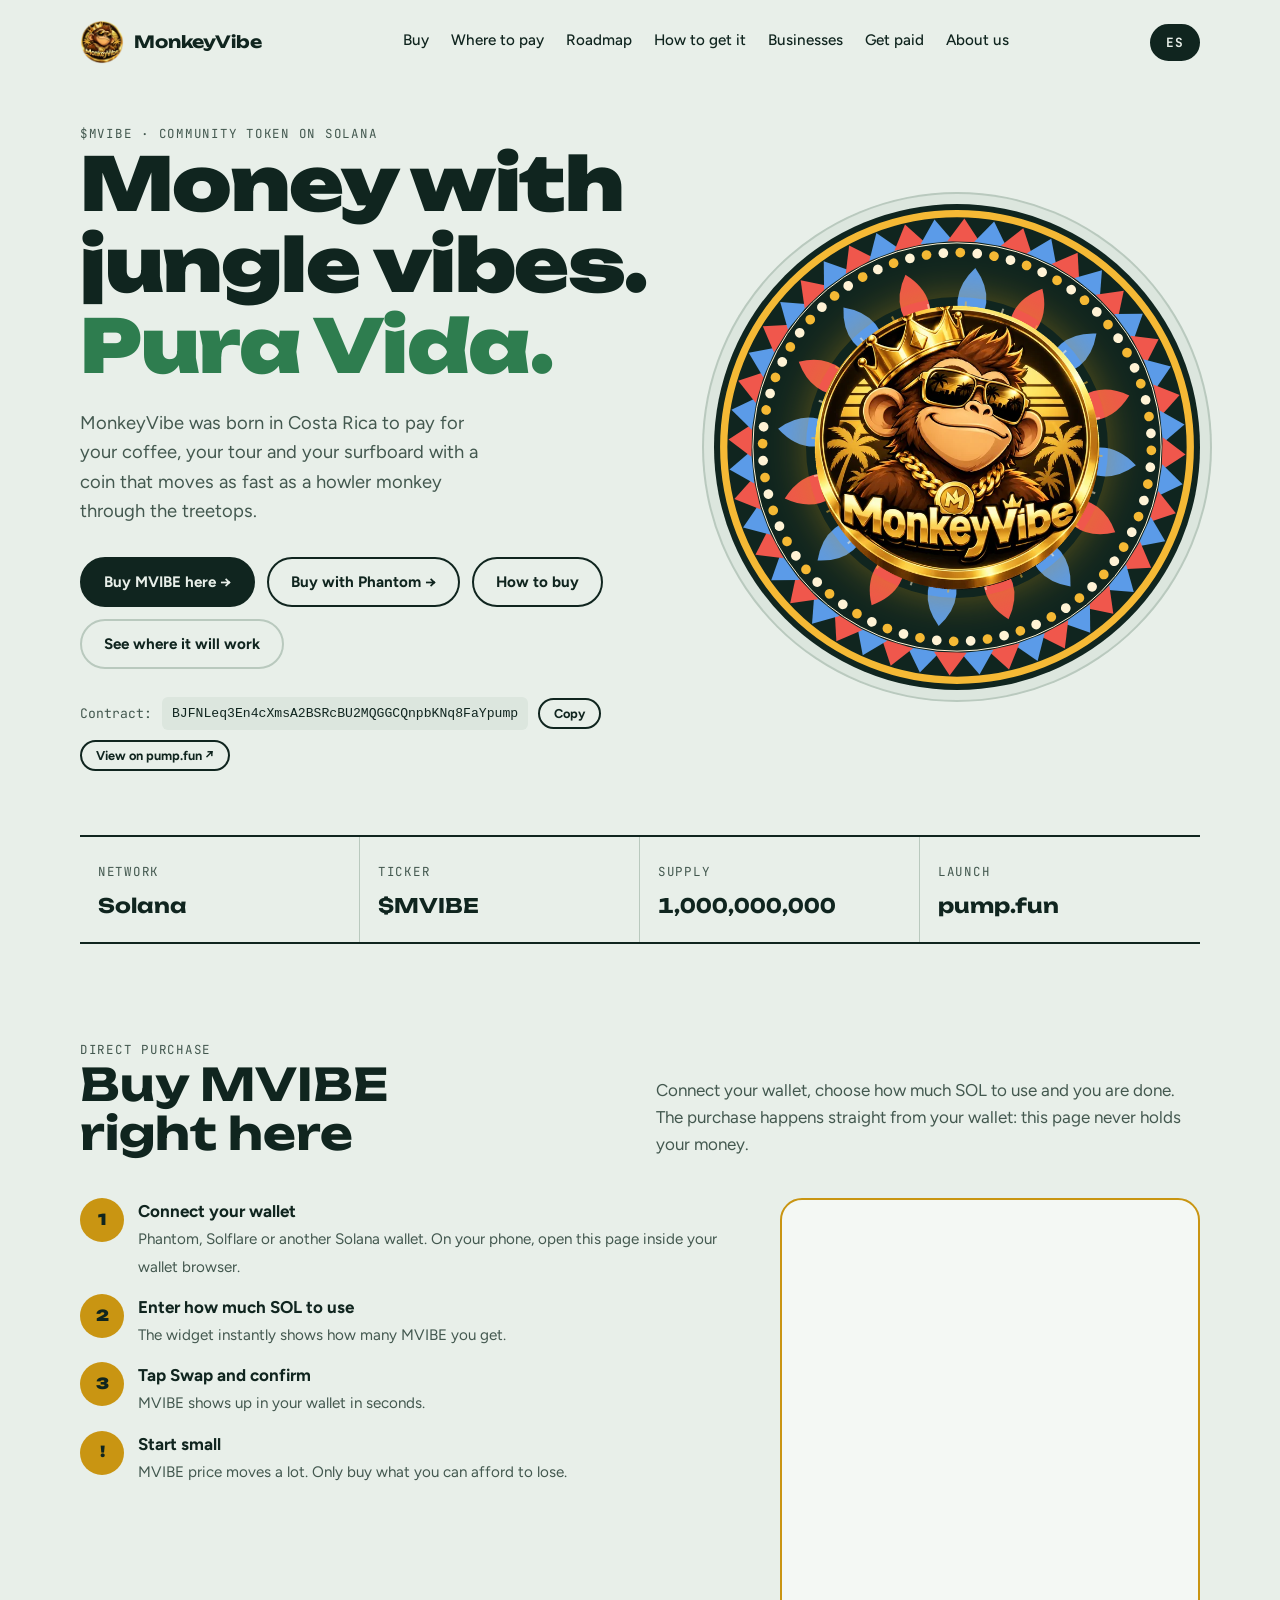
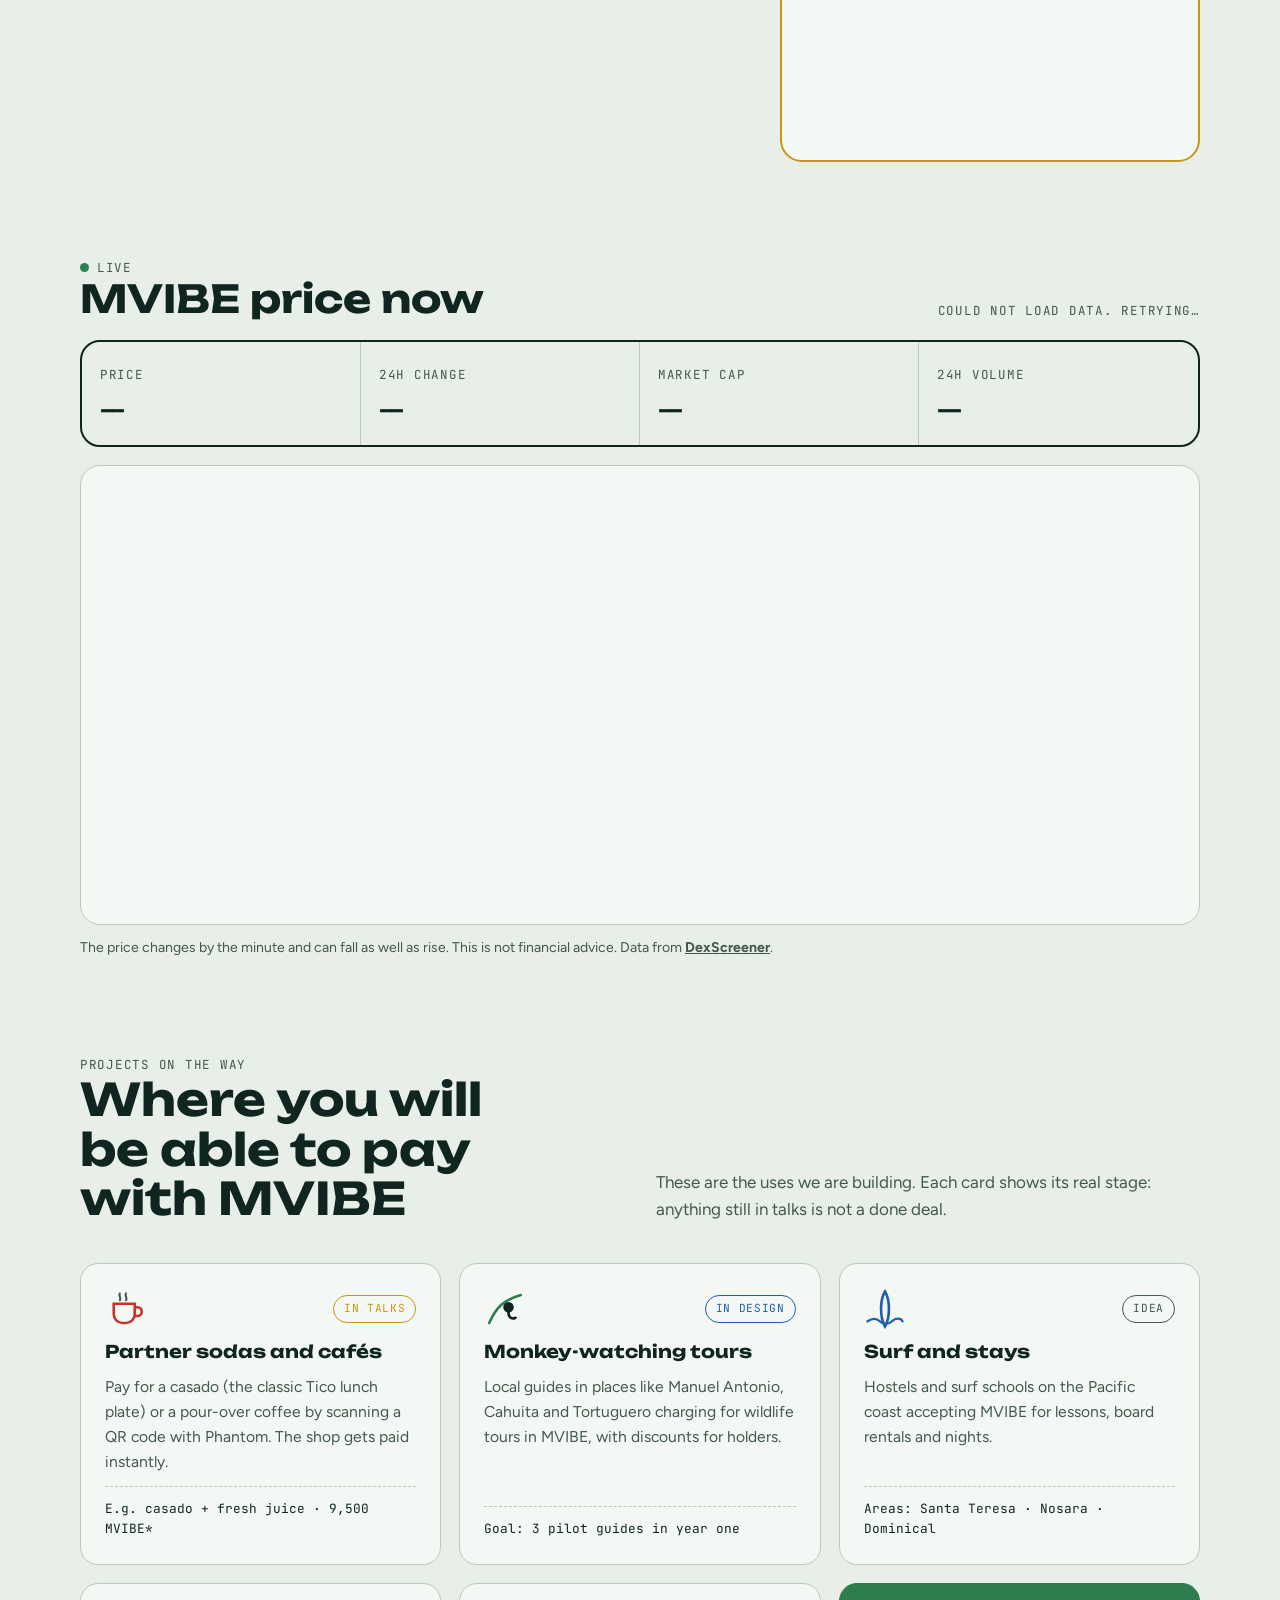
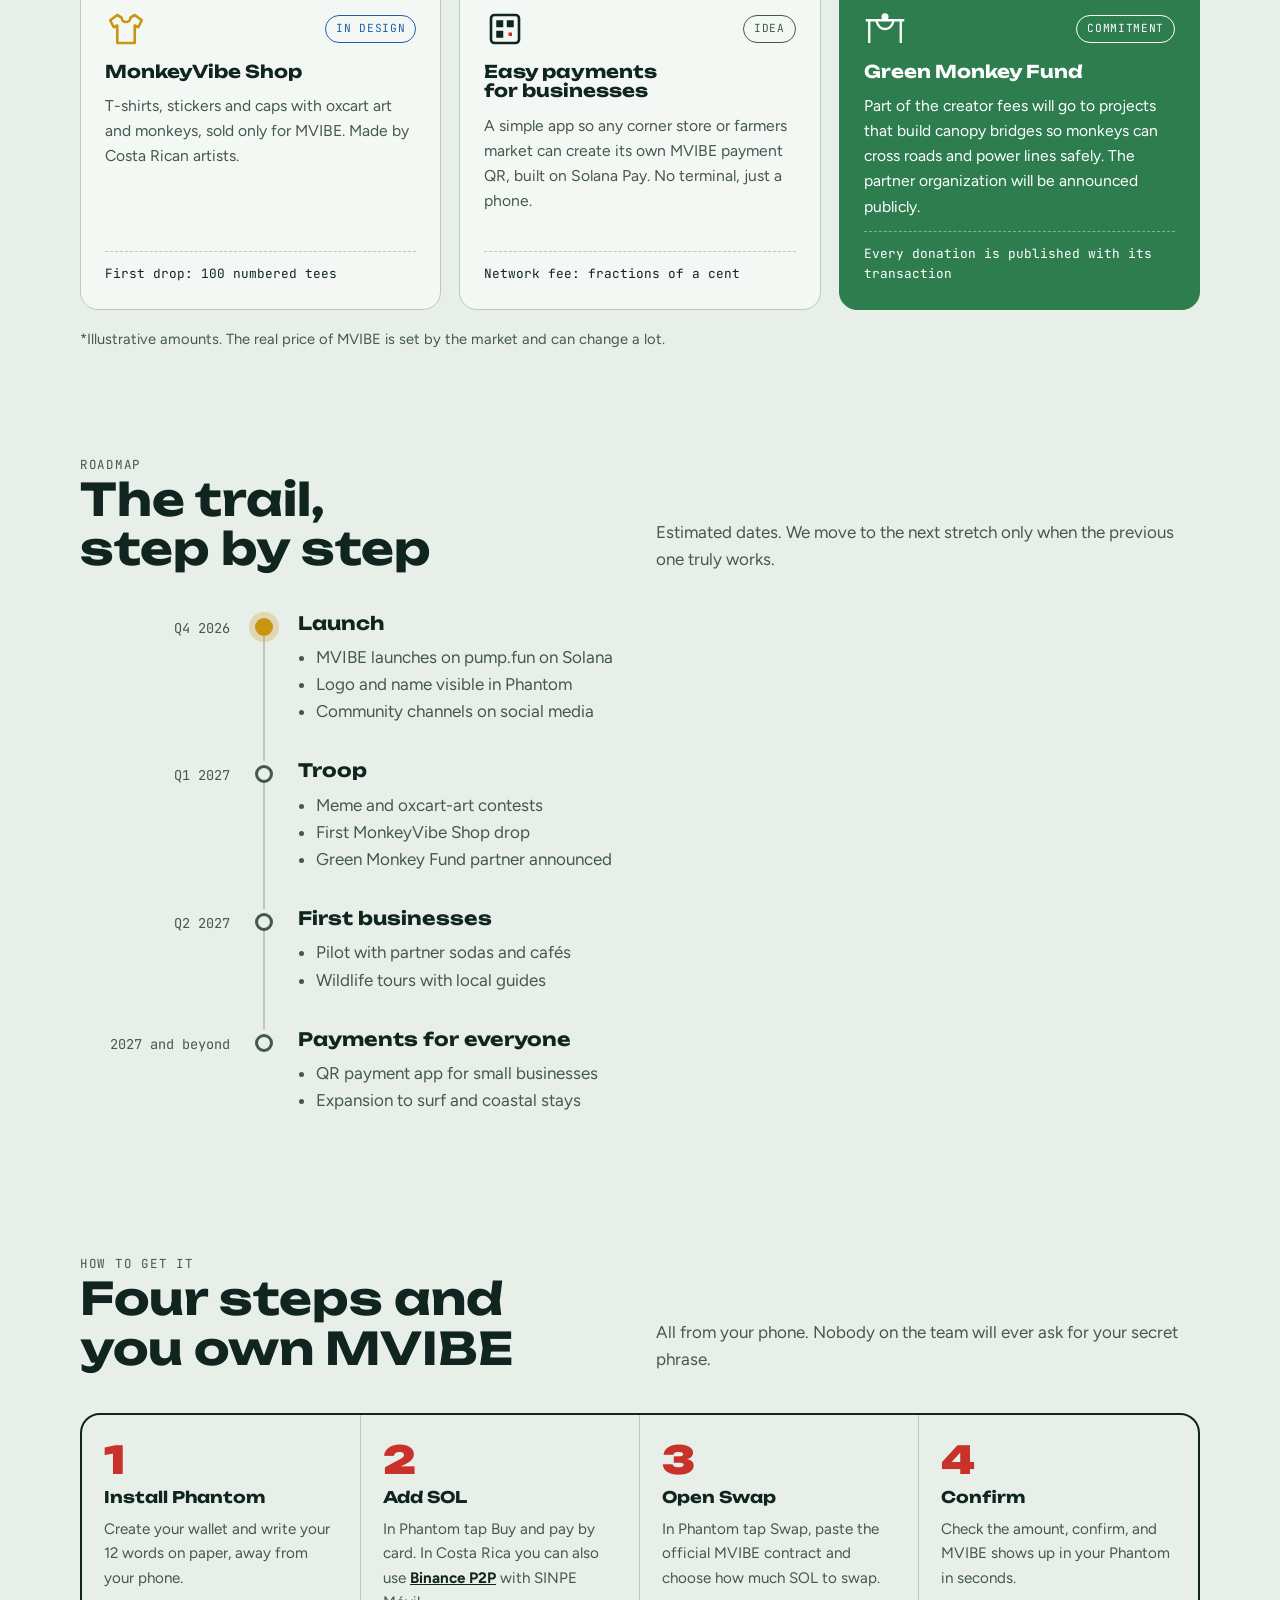
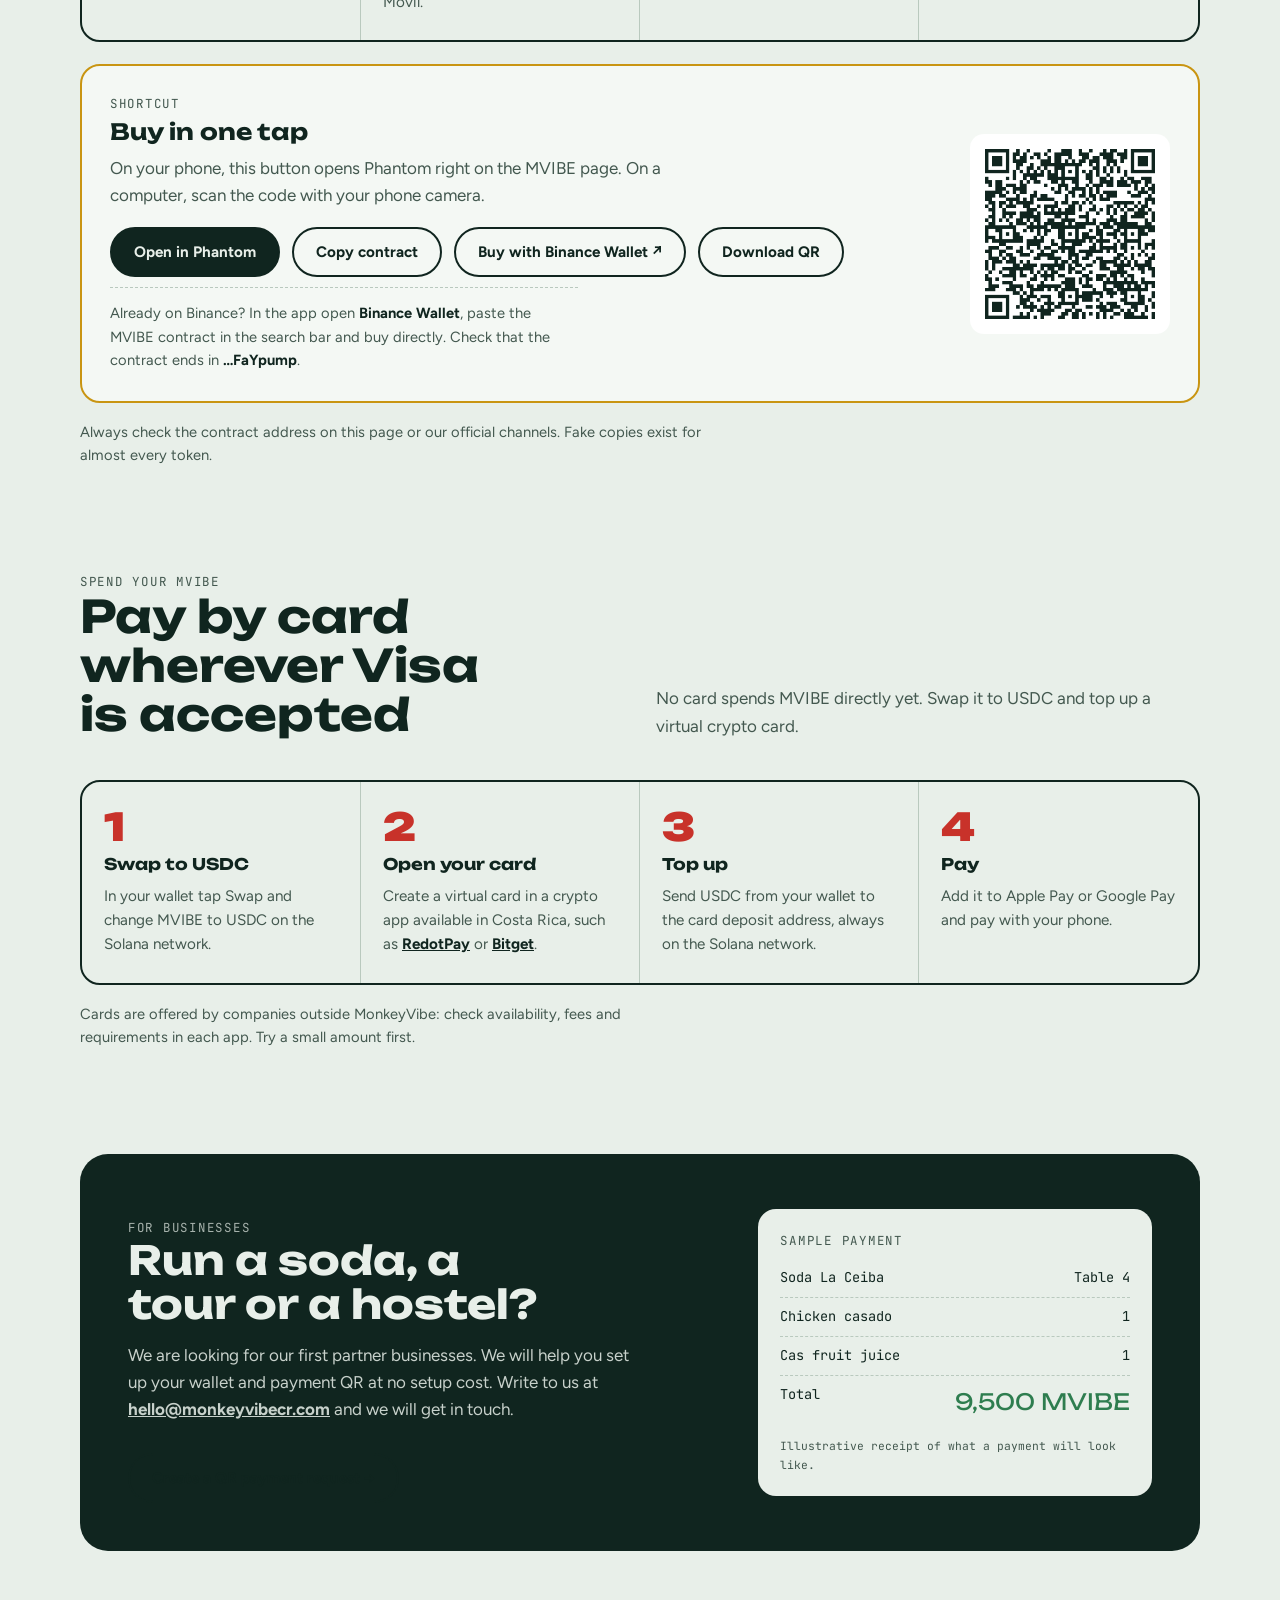
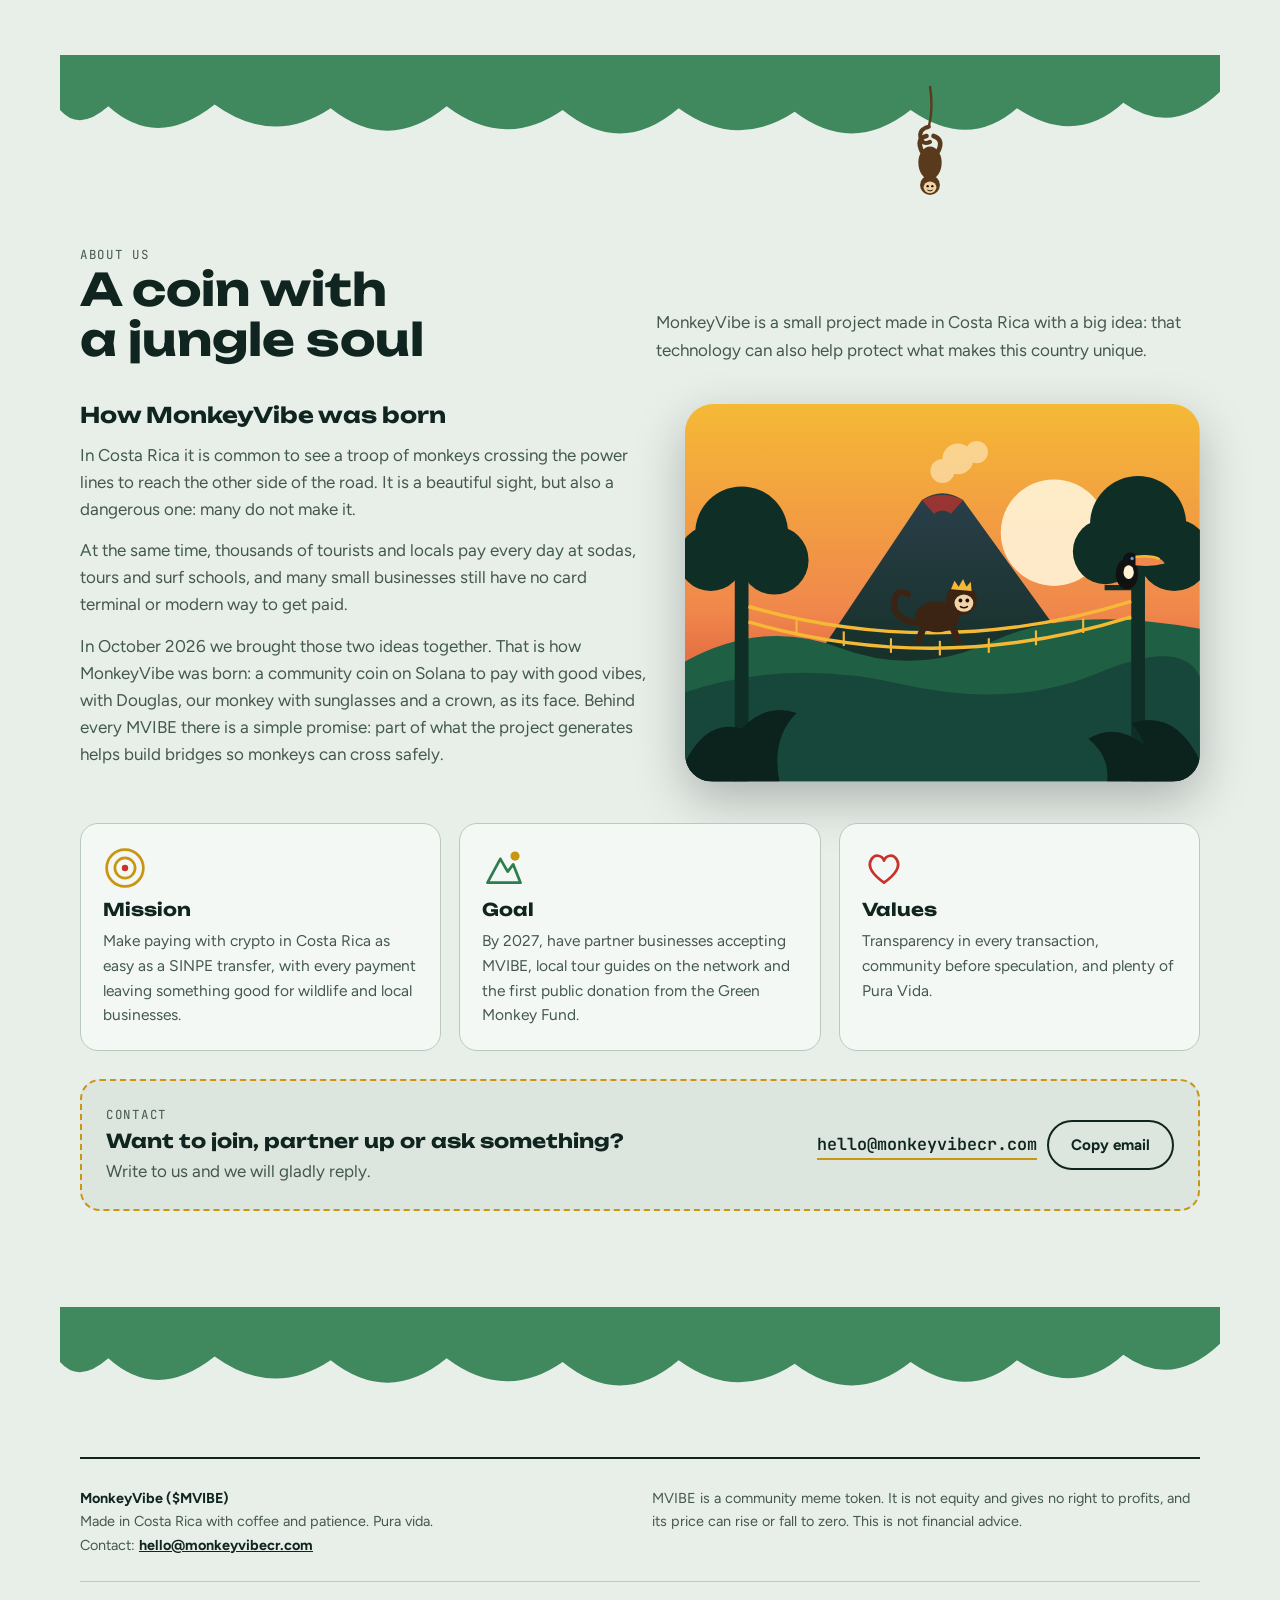
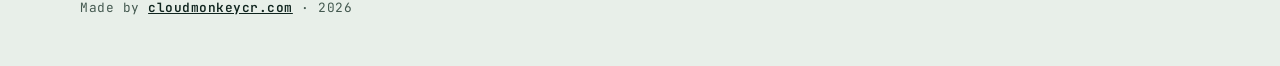
==== commit e631ff8b: "Update print statement from 'Hello' to 'Goodbye'" ====
--- a/index.html
+++ b/index.html
@@ -226,6 +226,55 @@
 @media (max-width:600px){.chart{height:380px}.live-grid b{font-size:1.05rem}.live{margin-bottom:72px}}
 @media (prefers-reduced-motion:reduce){.dot-live{animation:none}}
 @media (prefers-reduced-motion:reduce){.btn:hover{transform:none}}
+
+/* sobre nosotros + ilustraciones */
+.canopy{position:relative;height:150px;margin:0 -20px 40px;color:var(--verde)}
+.canopy-leaves{position:absolute;inset:0 0 auto 0;width:100%;height:110px;fill:var(--verde);opacity:.9}
+.canopy .hang{position:absolute;top:30px;left:72%;width:70px;height:130px;color:#5a3a1c;transform-origin:50% 0;animation:swing 4s ease-in-out infinite}
+@keyframes swing{0%,100%{transform:rotate(-6deg)}50%{transform:rotate(6deg)}}
+#nosotros{margin-bottom:96px}
+.story{display:grid;grid-template-columns:1.05fr .95fr;gap:36px;align-items:center}
+.story>*{min-width:0}
+.story-text h3{font-size:1.35rem;margin-bottom:14px}
+.story-text p{color:var(--ink-soft);margin-bottom:14px;max-width:62ch}
+.scene{width:100%;height:auto;display:block;border-radius:28px;box-shadow:0 18px 50px rgba(0,0,0,.25)}
+.mvo{display:grid;grid-template-columns:repeat(3,1fr);gap:18px;margin-top:40px}
+.mvo-card{background:var(--card);border:1px solid var(--line);border-radius:18px;padding:22px;display:flex;flex-direction:column;gap:10px;min-width:0}
+.mvo-card svg{width:44px;height:44px}
+.mvo-card h3{font-size:1.1rem}
+.mvo-card p{color:var(--ink-soft);font-size:.97rem}
+.contacto{margin-top:28px;display:grid;grid-template-columns:1fr auto;gap:20px;align-items:center;background:var(--bg-2);border:2px dashed var(--amarillo);border-radius:20px;padding:24px}
+.contacto>*{min-width:0}
+.contacto h3{font-size:1.2rem;margin-top:6px}
+.contacto p:not(.eyebrow){color:var(--ink-soft);margin-top:6px}
+.mail{display:flex;gap:10px;flex-wrap:wrap;align-items:center}
+.mailaddr{font-family:var(--f-mono);font-weight:600;font-size:1.05rem;color:var(--ink);text-decoration:none;border-bottom:2px solid var(--amarillo);overflow-wrap:anywhere}
+.foot-mail a{color:var(--ink);font-weight:700}
+/* menú móvil */
+.burger{display:none;width:44px;height:44px;border-radius:12px;border:2px solid var(--ink);background:transparent;color:var(--ink);cursor:pointer;align-items:center;justify-content:center;padding:0}
+.burger span,.burger span:before,.burger span:after{display:block;width:20px;height:2px;background:currentColor;border-radius:2px;position:relative;transition:transform .2s}
+.burger span:before,.burger span:after{content:"";position:absolute;left:0}
+.burger span:before{top:-6px}.burger span:after{top:6px}
+nav.open .burger span{background:transparent}
+nav.open .burger span:before{transform:translateY(6px) rotate(45deg)}
+nav.open .burger span:after{transform:translateY(-6px) rotate(-45deg)}
+@media (max-width:900px){
+  .story{grid-template-columns:1fr}
+  .mvo{grid-template-columns:1fr}
+  .contacto{grid-template-columns:1fr}
+}
+@media (max-width:760px){
+  nav{display:flex;flex-wrap:nowrap;position:relative;gap:10px;padding-block:14px}
+  .brand{margin-right:auto}
+  .burger{display:inline-flex}
+  .navlinks{display:none;position:absolute;top:calc(100% - 4px);left:0;right:0;z-index:60;flex-direction:column;flex-wrap:nowrap;gap:0;margin:0;padding:8px;overflow:visible;background:var(--card);border:1px solid var(--line);border-radius:18px;box-shadow:0 18px 40px rgba(0,0,0,.35);font-size:1rem}
+  nav.open .navlinks{display:flex}
+  .navlinks a{padding:13px 14px;border-bottom:1px solid var(--line);white-space:normal}
+  .navlinks a:last-child{border-bottom:0}
+  .canopy{height:120px;margin-inline:-16px}
+  .canopy .hang{left:68%;width:56px;height:104px}
+}
+@media (prefers-reduced-motion:reduce){.canopy .hang{animation:none}}
 </style>
 
 <div class="wrap">
@@ -241,8 +290,10 @@
     <a href="#como">Cómo conseguirla</a>
     <a href="#comercios">Comercios</a>
     <a href="/cobrar.html">Cobrar</a>
+    <a href="#nosotros">Nosotros</a>
   </div>
   <button class="lang" id="lang" type="button" aria-label="Switch to English">EN</button>
+  <button class="burger" id="burger" type="button" aria-label="Menú" aria-expanded="false"><span></span></button>
 </nav>
 
 <header class="hero" id="top">
@@ -487,7 +538,7 @@
     <div>
       <p class="eyebrow" style="color:inherit;opacity:.7">Para negocios</p>
       <h2>¿Tenés una soda, un tour o un hostal?</h2>
-      <p>Buscamos los primeros comercios aliados. Te ayudamos a crear tu wallet y tu QR de cobro, sin costo de instalación. Escribinos por nuestros canales cuando estén abiertos y te contactamos.</p>
+      <p>Buscamos los primeros comercios aliados. Te ayudamos a crear tu wallet y tu QR de cobro, sin costo de instalación. Escribinos a <a href="mailto:hello@monkeyvibecr.com" style="color:inherit;font-weight:700">hello@monkeyvibecr.com</a> y te contactamos.</p>
       <div class="cta"><a class="btn main" href="/cobrar.html" style="background:var(--gold);border-color:var(--gold);color:#10251F">Generar un cobro con QR →</a></div>
     </div>
     <div class="qr" aria-label="Ejemplo de recibo de cobro">
@@ -501,8 +552,112 @@
   </div>
 </section>
 
+<div class="canopy" aria-hidden="true">
+<svg viewBox="0 0 1200 120" preserveAspectRatio="none" class="canopy-leaves"><path d="M0 0 H1200 V40 Q1150 90 1100 52 Q1050 100 990 58 Q940 104 880 60 Q820 110 760 62 Q700 104 640 58 Q580 112 520 60 Q460 104 400 56 Q340 108 280 58 Q220 100 160 54 Q100 104 50 56 Q20 84 0 60 Z"/></svg>
+<svg viewBox="0 0 120 220" class="hang"><path d="M60 0 Q66 40 58 70" stroke="currentColor" stroke-width="4" fill="none"/>
+<path d="M58 70 Q40 74 44 90 Q48 102 60 96" stroke="#5a3a1c" stroke-width="7" fill="none" stroke-linecap="round"/>
+<ellipse cx="60" cy="132" rx="20" ry="28" fill="#5a3a1c"/><path d="M46 112 Q36 90 54 86 M74 112 Q84 92 66 86" stroke="#5a3a1c" stroke-width="8" fill="none" stroke-linecap="round"/>
+<circle cx="60" cy="170" r="17" fill="#5a3a1c"/><ellipse cx="60" cy="174" rx="11" ry="10" fill="#F2D3A6"/>
+<circle cx="56" cy="172" r="2" fill="#1a0f08"/><circle cx="64" cy="172" r="2" fill="#1a0f08"/>
+<path d="M56 179 Q60 182 64 179" stroke="#1a0f08" stroke-width="1.6" fill="none" stroke-linecap="round"/></svg>
+</div>
+<section id="nosotros">
+  <div class="sec-head">
+    <div>
+      <p class="eyebrow">Sobre nosotros</p>
+      <h2>Una moneda con alma de selva</h2>
+    </div>
+    <p>MonkeyVibe es un proyecto pequeño, hecho en Costa Rica, con una idea grande: que la tecnología también sirva para cuidar lo que hace único a este país.</p>
+  </div>
+  <div class="story">
+    <div class="story-text">
+      <h3>Cómo nació MonkeyVibe</h3>
+      <p>En Costa Rica es normal ver una tropa de monos cruzando por los cables de luz para llegar al otro lado de la calle. Es una escena linda, pero también peligrosa: muchos no lo logran.</p>
+      <p>Al mismo tiempo, miles de turistas y ticos pagan todos los días en sodas, tours y escuelas de surf, y muchos pequeños negocios todavía no tienen datáfono ni formas modernas de cobrar.</p>
+      <p>En octubre de 2026 juntamos esas dos ideas. Así nació MonkeyVibe: una moneda comunitaria sobre Solana para pagar con buena vibra, y Douglas, nuestro mono de lentes y corona, como su cara. Detrás de cada MVIBE hay una promesa simple: que una parte de lo que genera el proyecto ayude a construir puentes para que los monos crucen seguros.</p>
+    </div>
+    <div class="story-art"><svg class="scene" viewBox="0 0 600 440" role="img" aria-label="Ilustración: volcán, selva y un mono cruzando un puente de dosel en Costa Rica">
+<defs>
+<linearGradient id="sky" x1="0" y1="0" x2="0" y2="1"><stop offset="0" stop-color="#F5B935"/><stop offset=".55" stop-color="#F0874C"/><stop offset="1" stop-color="#C8322A"/></linearGradient>
+<linearGradient id="vol" x1="0" y1="0" x2="0" y2="1"><stop offset="0" stop-color="#2a3f4a"/><stop offset="1" stop-color="#173029"/></linearGradient>
+<clipPath id="sc"><rect width="600" height="440" rx="28"/></clipPath>
+</defs>
+<g clip-path="url(#sc)">
+<rect width="600" height="440" fill="url(#sky)"/>
+<circle cx="430" cy="150" r="62" fill="#FFF3D6" opacity=".9"/>
+<g fill="#FFF3D6" opacity=".55"><circle cx="300" cy="78" r="14"/><circle cx="318" cy="64" r="18"/><circle cx="340" cy="56" r="13"/></g>
+<path d="M150 300 L276 112 Q300 96 324 112 L460 300 Z" fill="url(#vol)"/>
+<path d="M276 112 Q300 100 324 112 L310 128 Q300 120 290 128 Z" fill="#C8322A" opacity=".7"/>
+<path d="M0 300 Q90 250 180 284 T360 276 T600 262 V440 H0 Z" fill="#1F5F43"/>
+<path d="M0 336 Q120 296 250 326 T480 314 T600 318 V440 H0 Z" fill="#17473A"/>
+<g fill="#0F2E25">
+<rect x="58" y="150" width="16" height="290"/><rect x="520" y="140" width="16" height="300"/>
+<circle cx="66" cy="150" r="54"/><circle cx="30" cy="180" r="38"/><circle cx="104" cy="182" r="40"/>
+<circle cx="528" cy="140" r="56"/><circle cx="490" cy="172" r="38"/><circle cx="570" cy="176" r="42"/>
+</g>
+<path d="M74 236 Q297 300 520 230" stroke="#F5B935" stroke-width="4" fill="none"/>
+<path d="M74 254 Q297 318 520 248" stroke="#F5B935" stroke-width="4" fill="none"/>
+<g stroke="#F5B935" stroke-width="2.5">
+<line x1="130" y1="252" x2="130" y2="269"/><line x1="185" y1="265" x2="185" y2="282"/><line x1="240" y1="273" x2="240" y2="290"/><line x1="297" y1="276" x2="297" y2="293"/><line x1="354" y1="273" x2="354" y2="290"/><line x1="409" y1="264" x2="409" y2="281"/><line x1="464" y1="250" x2="464" y2="267"/></g>
+<g transform="translate(300 222)">
+<path d="M-26 34 Q-60 30 -56 6 Q-52 -8 -40 0" stroke="#3b2414" stroke-width="7" fill="none" stroke-linecap="round"/>
+<ellipse cx="-6" cy="26" rx="26" ry="18" fill="#3b2414"/>
+<path d="M-22 38 L-28 54 M12 38 L18 54" stroke="#3b2414" stroke-width="8" stroke-linecap="round"/>
+<circle cx="22" cy="6" r="18" fill="#3b2414"/>
+<ellipse cx="25" cy="10" rx="11" ry="10" fill="#F2D3A6"/>
+<circle cx="21" cy="7" r="2.2" fill="#1a0f08"/><circle cx="29" cy="7" r="2.2" fill="#1a0f08"/>
+<path d="M21 14 Q25 17 29 14" stroke="#1a0f08" stroke-width="1.8" fill="none" stroke-linecap="round"/>
+<path d="M10 -6 L14 -16 L19 -9 L24 -18 L28 -9 L33 -15 L34 -4 Z" fill="#F5B935"/>
+</g>
+<g transform="translate(515 214)">
+<path d="M-26 0 H8" stroke="#0F2E25" stroke-width="6"/>
+<ellipse cx="0" cy="-16" rx="13" ry="18" fill="#111"/>
+<circle cx="4" cy="-32" r="9" fill="#111"/>
+<path d="M10 -36 Q40 -38 44 -28 Q30 -24 10 -26 Z" fill="#F0874C"/><path d="M10 -36 Q30 -38 38 -33" stroke="#F5B935" stroke-width="3" fill="none"/>
+<circle cx="6" cy="-34" r="2" fill="#5B9BE8"/><ellipse cx="2" cy="-18" rx="6" ry="8" fill="#FFF3D6"/>
+</g>
+<g fill="#0B231C">
+<path d="M-10 440 Q20 360 70 380 Q50 400 60 440 Z"/><path d="M30 440 Q70 340 130 360 Q100 390 110 440 Z"/>
+<path d="M610 440 Q580 352 520 372 Q545 398 535 440 Z"/><path d="M570 440 Q520 360 470 390 Q495 410 492 440 Z"/>
+</g>
+</g>
+</svg></div>
+  </div>
+  <div class="mvo">
+    <article class="mvo-card">
+      <svg viewBox="0 0 48 48" aria-hidden="true"><circle cx="24" cy="24" r="20" fill="none" stroke="var(--amarillo)" stroke-width="3"/><circle cx="24" cy="24" r="11" fill="none" stroke="var(--amarillo)" stroke-width="3"/><circle cx="24" cy="24" r="3.5" fill="var(--rojo)"/></svg>
+      <h3>Misión</h3>
+      <p>Que pagar con cripto en Costa Rica sea tan fácil como un SINPE, y que cada pago deje algo bueno para la fauna y los negocios locales.</p>
+    </article>
+    <article class="mvo-card">
+      <svg viewBox="0 0 48 48" aria-hidden="true"><path d="M6 40 L20 14 L28 28 L34 20 L42 40 Z" fill="none" stroke="var(--verde)" stroke-width="3" stroke-linejoin="round"/><circle cx="36" cy="11" r="5" fill="var(--amarillo)"/></svg>
+      <h3>Objetivo</h3>
+      <p>Para 2027, tener comercios aliados cobrando con MVIBE, guías de tours locales en la red y la primera donación pública del Fondo Mono Verde.</p>
+    </article>
+    <article class="mvo-card">
+      <svg viewBox="0 0 48 48" aria-hidden="true"><path d="M24 40 C10 30 6 22 10 15 C14 8 22 10 24 16 C26 10 34 8 38 15 C42 22 38 30 24 40 Z" fill="none" stroke="var(--rojo)" stroke-width="3" stroke-linejoin="round"/></svg>
+      <h3>Valores</h3>
+      <p>Transparencia en cada movimiento, comunidad antes que especulación, y mucha Pura Vida.</p>
+    </article>
+  </div>
+  <div class="contacto">
+    <div>
+      <p class="eyebrow">Contacto</p>
+      <h3>¿Querés sumarte, aliarte o preguntar algo?</h3>
+      <p>Escribinos y te respondemos con gusto.</p>
+    </div>
+    <div class="mail">
+      <a class="mailaddr" href="mailto:hello@monkeyvibecr.com">hello@monkeyvibecr.com</a>
+      <button class="btn" type="button" id="copymail">Copiar correo</button>
+    </div>
+  </div>
+</section>
+
+
+
+<div class="canopy" aria-hidden="true" style="margin-bottom:0"><svg viewBox="0 0 1200 120" preserveAspectRatio="none" class="canopy-leaves"><path d="M0 0 H1200 V40 Q1150 90 1100 52 Q1050 100 990 58 Q940 104 880 60 Q820 110 760 62 Q700 104 640 58 Q580 112 520 60 Q460 104 400 56 Q340 108 280 58 Q220 100 160 54 Q100 104 50 56 Q20 84 0 60 Z"/></svg></div>
 <footer>
-  <div><strong>MonkeyVibe ($MVIBE)</strong><br>Hecho en Costa Rica, con café y paciencia. Pura vida.</div>
+  <div><strong>MonkeyVibe ($MVIBE)</strong><br>Hecho en Costa Rica, con café y paciencia. Pura vida.<br><span class="foot-mail">Contacto: <a href="mailto:hello@monkeyvibecr.com">hello@monkeyvibecr.com</a></span></div>
   <div>MVIBE es un token meme comunitario. No representa acciones ni derecho a ganancias, y su precio puede subir o bajar a cero. Esto no es asesoría financiera.</div>
   <div class="credit">Elaborado por <a href="https://cloudmonkeycr.com" target="_blank" rel="noopener">cloudmonkeycr.com</a> · 2026</div>
 </footer>
@@ -555,7 +710,7 @@
 
 <script>
 (function(){
-  const EN={"En vivo": "Live", "Precio de MVIBE ahora": "MVIBE price now", "Cargando datos…": "Loading data…", "Precio": "Price", "Cambio 24 h": "24h change", "Capitalización": "Market cap", "Volumen 24 h": "24h volume", "El precio cambia minuto a minuto y puede bajar tanto como subir. Esto no es asesoría financiera. Datos de": "The price changes by the minute and can fall as well as rise. This is not financial advice. Data from", "Dónde pagar": "Where to pay", "Ruta": "Roadmap", "Cómo conseguirla": "How to get it", "Comercios": "Businesses", "$MVIBE · token comunitario en Solana": "$MVIBE · community token on Solana", "Plata con vibra de selva.": "Money with jungle vibes.", "MonkeyVibe nace en Costa Rica para pagar el cafecito, el tour y la tabla de surf con una moneda que se mueve tan rápido como un mono congo entre los árboles.": "MonkeyVibe was born in Costa Rica to pay for your coffee, your tour and your surfboard with a coin that moves as fast as a howler monkey through the treetops.", "Conseguir MVIBE →": "Get MVIBE →", "Ver dónde se usará": "See where it will work", "Contrato:": "Contract:", "Ver en pump.fun ↗": "View on pump.fun ↗", "Copiar": "Copy", "Red": "Network", "Símbolo": "Ticker", "Suministro": "Supply", "1.000.000.000": "1,000,000,000", "Lanzamiento": "Launch", "Proyectos en camino": "Projects on the way", "Dónde vas a poder pagar con MVIBE": "Where you will be able to pay with MVIBE", "Estos son los usos que estamos armando. Cada tarjeta dice en qué etapa va, sin adornos: lo que está en conversación todavía no es un hecho.": "These are the uses we are building. Each card shows its real stage: anything still in talks is not a done deal.", "En conversaciones": "In talks", "Sodas y cafeterías aliadas": "Partner sodas and cafés", "Pagar el casado o el café chorreado escaneando un código QR con Phantom. El comercio recibe al instante.": "Pay for a casado (the classic Tico lunch plate) or a pour-over coffee by scanning a QR code with Phantom. The shop gets paid instantly.", "Ej: casado + fresco · 9.500 MVIBE*": "E.g. casado + fresh juice · 9,500 MVIBE*", "En diseño": "In design", "Tours para ver monos": "Monkey-watching tours", "Guías locales en zonas como Manuel Antonio, Cahuita y Tortuguero cobrando tours de avistamiento en MVIBE, con descuento para holders.": "Local guides in places like Manuel Antonio, Cahuita and Tortuguero charging for wildlife tours in MVIBE, with discounts for holders.", "Meta: 3 guías piloto en el primer año": "Goal: 3 pilot guides in year one", "Surf y hospedaje": "Surf and stays", "Hostales y escuelas de surf en la costa del Pacífico aceptando MVIBE para clases, alquiler de tablas y noches.": "Hostels and surf schools on the Pacific coast accepting MVIBE for lessons, board rentals and nights.", "Zonas: Santa Teresa · Nosara · Dominical": "Areas: Santa Teresa · Nosara · Dominical", "Tienda MonkeyVibe": "MonkeyVibe Shop", "Camisetas, stickers y gorras con arte de carreta y monos, que solo se compran con MVIBE. Hechas por artistas ticos.": "T-shirts, stickers and caps with oxcart art and monkeys, sold only for MVIBE. Made by Costa Rican artists.", "Primer drop: 100 camisetas numeradas": "First drop: 100 numbered tees", "Cobro fácil para negocios": "Easy payments for businesses", "Una app sencilla para que cualquier pulpería o feria genere su QR de cobro en MVIBE, basada en Solana Pay. Sin terminal, solo el celular.": "A simple app so any corner store or farmers market can create its own MVIBE payment QR, built on Solana Pay. No terminal, just a phone.", "Comisión de red: fracciones de centavo": "Network fee: fractions of a cent", "Compromiso": "Commitment", "Fondo Mono Verde": "Green Monkey Fund", "Parte de las comisiones de creador irá a proyectos que instalan puentes de dosel para que los monos crucen calles y cables sin peligro. La organización aliada se anunciará públicamente.": "Part of the creator fees will go to projects that build canopy bridges so monkeys can cross roads and power lines safely. The partner organization will be announced publicly.", "Cada aporte se publica con su transacción": "Every donation is published with its transaction", "*Montos ilustrativos. El precio real de MVIBE lo define el mercado y puede cambiar mucho.": "*Illustrative amounts. The real price of MVIBE is set by the market and can change a lot.", "Hoja de ruta": "Roadmap", "El sendero, paso a paso": "The trail, step by step", "Fechas estimadas. Avanzamos al siguiente tramo cuando el anterior funciona de verdad, no antes.": "Estimated dates. We move to the next stretch only when the previous one truly works.", "MVIBE sale en pump.fun sobre Solana": "MVIBE launches on pump.fun on Solana", "Logo y nombre visibles en Phantom": "Logo and name visible in Phantom", "Tropa": "Troop", "Concursos de memes y arte de carreta": "Meme and oxcart-art contests", "Primer drop de la tienda MonkeyVibe": "First MonkeyVibe Shop drop", "Anuncio de la organización del Fondo Mono Verde": "Green Monkey Fund partner announced", "Primeros comercios": "First businesses", "Piloto con sodas y cafeterías aliadas": "Pilot with partner sodas and cafés", "Tours de avistamiento con guías locales": "Wildlife tours with local guides", "2027 en adelante": "2027 and beyond", "Cobro para todos": "Payments for everyone", "App de cobro con QR para pequeños negocios": "QR payment app for small businesses", "Expansión a surf y hospedaje en la costa": "Expansion to surf and coastal stays", "Todo desde el celular. Nadie del equipo te va a pedir tu frase secreta, nunca.": "All from your phone. Nobody on the team will ever ask for your secret phrase.", "Instalá Phantom": "Install Phantom", "Creá la wallet y guardá tus 12 palabras en papel, lejos del celular.": "Create your wallet and write your 12 words on paper, away from your phone.", "Cargá SOL": "Add SOL", "Verificá siempre la dirección del contrato en esta página o en nuestros canales oficiales. Hay copias falsas de casi cualquier token.": "Always check the contract address on this page or our official channels. Fake copies exist for almost every token.", "Para negocios": "For businesses", "¿Tenés una soda, un tour o un hostal?": "Run a soda, a tour or a hostel?", "Buscamos los primeros comercios aliados. Te ayudamos a crear tu wallet y tu QR de cobro, sin costo de instalación. Escribinos por nuestros canales cuando estén abiertos y te contactamos.": "We are looking for our first partner businesses. We will help you set up your wallet and payment QR at no setup cost. Message us on our channels once they open and we will get back to you.", "Ejemplo de cobro": "Sample payment", "Mesa 4": "Table 4", "Casado de pollo": "Chicken casado", "Fresco de cas": "Cas fruit juice", "9.500 MVIBE": "9,500 MVIBE", "Recibo ilustrativo de cómo se verá un cobro.": "Illustrative receipt of what a payment will look like.", "Hecho en Costa Rica, con café y paciencia. Pura vida.": "Made in Costa Rica with coffee and patience. Pura vida.", "MVIBE es un token meme comunitario. No representa acciones ni derecho a ganancias, y su precio puede subir o bajar a cero. Esto no es asesoría financiera.": "MVIBE is a community meme token. It is not equity and gives no right to profits, and its price can rise or fall to zero. This is not financial advice.", "Copiado": "Copied", "Cuatro pasos y ya tenés MVIBE": "Four steps and you own MVIBE", "Abrí Swap": "Open Swap", "En Phantom tocá Swap, pegá el contrato oficial de MVIBE y elegí cuánto SOL cambiar.": "In Phantom tap Swap, paste the official MVIBE contract and choose how much SOL to swap.", "Confirmá": "Confirm", "Revisá el monto, confirmá y MVIBE aparece en tu Phantom en segundos.": "Check the amount, confirm, and MVIBE shows up in your Phantom in seconds.", "Comprar con Phantom →": "Buy with Phantom →", "Cómo comprar": "How to buy", "Atajo": "Shortcut", "Comprá en un toque": "Buy in one tap", "Desde el celular, este botón abre Phantom directo en la página de MVIBE. Desde la computadora, escaneá el código con la cámara del celular.": "On your phone, this button opens Phantom right on the MVIBE page. On a computer, scan the code with your phone camera.", "Abrir en Phantom": "Open in Phantom", "Copiar contrato": "Copy contract", "Descargar QR": "Download QR", "Canales de comunidad en redes sociales": "Community channels on social media", "Elaborado por": "Made by", "En Phantom tocá Comprar y pagá con tarjeta. En Costa Rica también podés usar": "In Phantom tap Buy and pay by card. In Costa Rica you can also use", "con SINPE Móvil.": "with SINPE Móvil.", "Comprar con Binance Wallet ↗": "Buy with Binance Wallet ↗", "¿Ya usás Binance? En la app entrá a": "Already on Binance? In the app open", "Binance Wallet": "Binance Wallet", ", pegá el contrato de MVIBE en el buscador y comprá directo. Verificá que el contrato termine en": ", paste the MVIBE contract in the search bar and buy directly. Check that the contract ends in", "Cobrar": "Get paid", "Generar un cobro con QR →": "Create a QR payment request →", "Gastá tu MVIBE": "Spend your MVIBE", "Pagá con tarjeta donde aceptan Visa": "Pay by card wherever Visa is accepted", "Ninguna tarjeta gasta MVIBE directo todavía. Lo cambiás a USDC y recargás una tarjeta cripto virtual.": "No card spends MVIBE directly yet. Swap it to USDC and top up a virtual crypto card.", "Cambiá a USDC": "Swap to USDC", "En tu wallet tocá Swap y cambiá MVIBE por USDC en la red Solana.": "In your wallet tap Swap and change MVIBE to USDC on the Solana network.", "Abrí tu tarjeta": "Open your card", "Creá una tarjeta virtual en una app cripto disponible en Costa Rica, como": "Create a virtual card in a crypto app available in Costa Rica, such as", "o": "or", "Recargá": "Top up", "Enviá USDC desde tu wallet a la dirección de depósito de la tarjeta, siempre por la red Solana.": "Send USDC from your wallet to the card deposit address, always on the Solana network.", "Pagá": "Pay", "Agregala a Apple Pay o Google Pay y pagá con el celular.": "Add it to Apple Pay or Google Pay and pay with your phone.", "Las tarjetas son de empresas externas a MonkeyVibe: revisá disponibilidad, comisiones y requisitos en cada app. Probá primero con un monto pequeño.": "Cards are offered by companies outside MonkeyVibe: check availability, fees and requirements in each app. Try a small amount first.", "Comprar": "Buy", "Comprar MVIBE aquí →": "Buy MVIBE here →", "Compra directa": "Direct purchase", "Comprá MVIBE aquí mismo": "Buy MVIBE right here", "Conectá tu wallet, elegí cuánto SOL usar y listo. La compra se hace directo desde tu wallet: esta página nunca guarda tu dinero.": "Connect your wallet, choose how much SOL to use and you are done. The purchase happens straight from your wallet: this page never holds your money.", "Conectá tu wallet": "Connect your wallet", "Phantom, Solflare u otra wallet de Solana. Desde el celular, abrí esta página dentro del navegador de tu wallet.": "Phantom, Solflare or another Solana wallet. On your phone, open this page inside your wallet browser.", "Escribí cuánto SOL usar": "Enter how much SOL to use", "El widget te muestra al instante cuántos MVIBE recibís.": "The widget instantly shows how many MVIBE you get.", "Tocá Swap y confirmá": "Tap Swap and confirm", "En segundos MVIBE aparece en tu wallet.": "MVIBE shows up in your wallet in seconds.", "Empezá con poquito": "Start small", "El precio de MVIBE cambia mucho. Comprá solo lo que estés dispuesto a perder.": "MVIBE price moves a lot. Only buy what you can afford to lose.", "El widget de compra no cargó aquí.": "The buy widget did not load here.", "Podés comprar igual con estas opciones:": "You can still buy with these options:", "Comprar en Jupiter ↗": "Buy on Jupiter ↗", "Comprar en pump.fun ↗": "Buy on pump.fun ↗"};
+  const EN={"En vivo": "Live", "Precio de MVIBE ahora": "MVIBE price now", "Cargando datos…": "Loading data…", "Precio": "Price", "Cambio 24 h": "24h change", "Capitalización": "Market cap", "Volumen 24 h": "24h volume", "El precio cambia minuto a minuto y puede bajar tanto como subir. Esto no es asesoría financiera. Datos de": "The price changes by the minute and can fall as well as rise. This is not financial advice. Data from", "Dónde pagar": "Where to pay", "Ruta": "Roadmap", "Cómo conseguirla": "How to get it", "Comercios": "Businesses", "$MVIBE · token comunitario en Solana": "$MVIBE · community token on Solana", "Plata con vibra de selva.": "Money with jungle vibes.", "MonkeyVibe nace en Costa Rica para pagar el cafecito, el tour y la tabla de surf con una moneda que se mueve tan rápido como un mono congo entre los árboles.": "MonkeyVibe was born in Costa Rica to pay for your coffee, your tour and your surfboard with a coin that moves as fast as a howler monkey through the treetops.", "Conseguir MVIBE →": "Get MVIBE →", "Ver dónde se usará": "See where it will work", "Contrato:": "Contract:", "Ver en pump.fun ↗": "View on pump.fun ↗", "Copiar": "Copy", "Red": "Network", "Símbolo": "Ticker", "Suministro": "Supply", "1.000.000.000": "1,000,000,000", "Lanzamiento": "Launch", "Proyectos en camino": "Projects on the way", "Dónde vas a poder pagar con MVIBE": "Where you will be able to pay with MVIBE", "Estos son los usos que estamos armando. Cada tarjeta dice en qué etapa va, sin adornos: lo que está en conversación todavía no es un hecho.": "These are the uses we are building. Each card shows its real stage: anything still in talks is not a done deal.", "En conversaciones": "In talks", "Sodas y cafeterías aliadas": "Partner sodas and cafés", "Pagar el casado o el café chorreado escaneando un código QR con Phantom. El comercio recibe al instante.": "Pay for a casado (the classic Tico lunch plate) or a pour-over coffee by scanning a QR code with Phantom. The shop gets paid instantly.", "Ej: casado + fresco · 9.500 MVIBE*": "E.g. casado + fresh juice · 9,500 MVIBE*", "En diseño": "In design", "Tours para ver monos": "Monkey-watching tours", "Guías locales en zonas como Manuel Antonio, Cahuita y Tortuguero cobrando tours de avistamiento en MVIBE, con descuento para holders.": "Local guides in places like Manuel Antonio, Cahuita and Tortuguero charging for wildlife tours in MVIBE, with discounts for holders.", "Meta: 3 guías piloto en el primer año": "Goal: 3 pilot guides in year one", "Surf y hospedaje": "Surf and stays", "Hostales y escuelas de surf en la costa del Pacífico aceptando MVIBE para clases, alquiler de tablas y noches.": "Hostels and surf schools on the Pacific coast accepting MVIBE for lessons, board rentals and nights.", "Zonas: Santa Teresa · Nosara · Dominical": "Areas: Santa Teresa · Nosara · Dominical", "Tienda MonkeyVibe": "MonkeyVibe Shop", "Camisetas, stickers y gorras con arte de carreta y monos, que solo se compran con MVIBE. Hechas por artistas ticos.": "T-shirts, stickers and caps with oxcart art and monkeys, sold only for MVIBE. Made by Costa Rican artists.", "Primer drop: 100 camisetas numeradas": "First drop: 100 numbered tees", "Cobro fácil para negocios": "Easy payments for businesses", "Una app sencilla para que cualquier pulpería o feria genere su QR de cobro en MVIBE, basada en Solana Pay. Sin terminal, solo el celular.": "A simple app so any corner store or farmers market can create its own MVIBE payment QR, built on Solana Pay. No terminal, just a phone.", "Comisión de red: fracciones de centavo": "Network fee: fractions of a cent", "Compromiso": "Commitment", "Fondo Mono Verde": "Green Monkey Fund", "Parte de las comisiones de creador irá a proyectos que instalan puentes de dosel para que los monos crucen calles y cables sin peligro. La organización aliada se anunciará públicamente.": "Part of the creator fees will go to projects that build canopy bridges so monkeys can cross roads and power lines safely. The partner organization will be announced publicly.", "Cada aporte se publica con su transacción": "Every donation is published with its transaction", "*Montos ilustrativos. El precio real de MVIBE lo define el mercado y puede cambiar mucho.": "*Illustrative amounts. The real price of MVIBE is set by the market and can change a lot.", "Hoja de ruta": "Roadmap", "El sendero, paso a paso": "The trail, step by step", "Fechas estimadas. Avanzamos al siguiente tramo cuando el anterior funciona de verdad, no antes.": "Estimated dates. We move to the next stretch only when the previous one truly works.", "MVIBE sale en pump.fun sobre Solana": "MVIBE launches on pump.fun on Solana", "Logo y nombre visibles en Phantom": "Logo and name visible in Phantom", "Tropa": "Troop", "Concursos de memes y arte de carreta": "Meme and oxcart-art contests", "Primer drop de la tienda MonkeyVibe": "First MonkeyVibe Shop drop", "Anuncio de la organización del Fondo Mono Verde": "Green Monkey Fund partner announced", "Primeros comercios": "First businesses", "Piloto con sodas y cafeterías aliadas": "Pilot with partner sodas and cafés", "Tours de avistamiento con guías locales": "Wildlife tours with local guides", "2027 en adelante": "2027 and beyond", "Cobro para todos": "Payments for everyone", "App de cobro con QR para pequeños negocios": "QR payment app for small businesses", "Expansión a surf y hospedaje en la costa": "Expansion to surf and coastal stays", "Todo desde el celular. Nadie del equipo te va a pedir tu frase secreta, nunca.": "All from your phone. Nobody on the team will ever ask for your secret phrase.", "Instalá Phantom": "Install Phantom", "Creá la wallet y guardá tus 12 palabras en papel, lejos del celular.": "Create your wallet and write your 12 words on paper, away from your phone.", "Cargá SOL": "Add SOL", "Verificá siempre la dirección del contrato en esta página o en nuestros canales oficiales. Hay copias falsas de casi cualquier token.": "Always check the contract address on this page or our official channels. Fake copies exist for almost every token.", "Para negocios": "For businesses", "¿Tenés una soda, un tour o un hostal?": "Run a soda, a tour or a hostel?", "Ejemplo de cobro": "Sample payment", "Mesa 4": "Table 4", "Casado de pollo": "Chicken casado", "Fresco de cas": "Cas fruit juice", "9.500 MVIBE": "9,500 MVIBE", "Recibo ilustrativo de cómo se verá un cobro.": "Illustrative receipt of what a payment will look like.", "Hecho en Costa Rica, con café y paciencia. Pura vida.": "Made in Costa Rica with coffee and patience. Pura vida.", "MVIBE es un token meme comunitario. No representa acciones ni derecho a ganancias, y su precio puede subir o bajar a cero. Esto no es asesoría financiera.": "MVIBE is a community meme token. It is not equity and gives no right to profits, and its price can rise or fall to zero. This is not financial advice.", "Copiado": "Copied", "Cuatro pasos y ya tenés MVIBE": "Four steps and you own MVIBE", "Abrí Swap": "Open Swap", "En Phantom tocá Swap, pegá el contrato oficial de MVIBE y elegí cuánto SOL cambiar.": "In Phantom tap Swap, paste the official MVIBE contract and choose how much SOL to swap.", "Confirmá": "Confirm", "Revisá el monto, confirmá y MVIBE aparece en tu Phantom en segundos.": "Check the amount, confirm, and MVIBE shows up in your Phantom in seconds.", "Comprar con Phantom →": "Buy with Phantom →", "Cómo comprar": "How to buy", "Atajo": "Shortcut", "Comprá en un toque": "Buy in one tap", "Desde el celular, este botón abre Phantom directo en la página de MVIBE. Desde la computadora, escaneá el código con la cámara del celular.": "On your phone, this button opens Phantom right on the MVIBE page. On a computer, scan the code with your phone camera.", "Abrir en Phantom": "Open in Phantom", "Copiar contrato": "Copy contract", "Descargar QR": "Download QR", "Canales de comunidad en redes sociales": "Community channels on social media", "Elaborado por": "Made by", "En Phantom tocá Comprar y pagá con tarjeta. En Costa Rica también podés usar": "In Phantom tap Buy and pay by card. In Costa Rica you can also use", "con SINPE Móvil.": "with SINPE Móvil.", "Comprar con Binance Wallet ↗": "Buy with Binance Wallet ↗", "¿Ya usás Binance? En la app entrá a": "Already on Binance? In the app open", "Binance Wallet": "Binance Wallet", ", pegá el contrato de MVIBE en el buscador y comprá directo. Verificá que el contrato termine en": ", paste the MVIBE contract in the search bar and buy directly. Check that the contract ends in", "Cobrar": "Get paid", "Generar un cobro con QR →": "Create a QR payment request →", "Gastá tu MVIBE": "Spend your MVIBE", "Pagá con tarjeta donde aceptan Visa": "Pay by card wherever Visa is accepted", "Ninguna tarjeta gasta MVIBE directo todavía. Lo cambiás a USDC y recargás una tarjeta cripto virtual.": "No card spends MVIBE directly yet. Swap it to USDC and top up a virtual crypto card.", "Cambiá a USDC": "Swap to USDC", "En tu wallet tocá Swap y cambiá MVIBE por USDC en la red Solana.": "In your wallet tap Swap and change MVIBE to USDC on the Solana network.", "Abrí tu tarjeta": "Open your card", "Creá una tarjeta virtual en una app cripto disponible en Costa Rica, como": "Create a virtual card in a crypto app available in Costa Rica, such as", "o": "or", "Recargá": "Top up", "Enviá USDC desde tu wallet a la dirección de depósito de la tarjeta, siempre por la red Solana.": "Send USDC from your wallet to the card deposit address, always on the Solana network.", "Pagá": "Pay", "Agregala a Apple Pay o Google Pay y pagá con el celular.": "Add it to Apple Pay or Google Pay and pay with your phone.", "Las tarjetas son de empresas externas a MonkeyVibe: revisá disponibilidad, comisiones y requisitos en cada app. Probá primero con un monto pequeño.": "Cards are offered by companies outside MonkeyVibe: check availability, fees and requirements in each app. Try a small amount first.", "Comprar": "Buy", "Comprar MVIBE aquí →": "Buy MVIBE here →", "Compra directa": "Direct purchase", "Comprá MVIBE aquí mismo": "Buy MVIBE right here", "Conectá tu wallet, elegí cuánto SOL usar y listo. La compra se hace directo desde tu wallet: esta página nunca guarda tu dinero.": "Connect your wallet, choose how much SOL to use and you are done. The purchase happens straight from your wallet: this page never holds your money.", "Conectá tu wallet": "Connect your wallet", "Phantom, Solflare u otra wallet de Solana. Desde el celular, abrí esta página dentro del navegador de tu wallet.": "Phantom, Solflare or another Solana wallet. On your phone, open this page inside your wallet browser.", "Escribí cuánto SOL usar": "Enter how much SOL to use", "El widget te muestra al instante cuántos MVIBE recibís.": "The widget instantly shows how many MVIBE you get.", "Tocá Swap y confirmá": "Tap Swap and confirm", "En segundos MVIBE aparece en tu wallet.": "MVIBE shows up in your wallet in seconds.", "Empezá con poquito": "Start small", "El precio de MVIBE cambia mucho. Comprá solo lo que estés dispuesto a perder.": "MVIBE price moves a lot. Only buy what you can afford to lose.", "El widget de compra no cargó aquí.": "The buy widget did not load here.", "Podés comprar igual con estas opciones:": "You can still buy with these options:", "Comprar en Jupiter ↗": "Buy on Jupiter ↗", "Comprar en pump.fun ↗": "Buy on pump.fun ↗", "Nosotros": "About us", "Menú": "Menu", "Sobre nosotros": "About us", "Una moneda con alma de selva": "A coin with a jungle soul", "MonkeyVibe es un proyecto pequeño, hecho en Costa Rica, con una idea grande: que la tecnología también sirva para cuidar lo que hace único a este país.": "MonkeyVibe is a small project made in Costa Rica with a big idea: that technology can also help protect what makes this country unique.", "Cómo nació MonkeyVibe": "How MonkeyVibe was born", "En Costa Rica es normal ver una tropa de monos cruzando por los cables de luz para llegar al otro lado de la calle. Es una escena linda, pero también peligrosa: muchos no lo logran.": "In Costa Rica it is common to see a troop of monkeys crossing the power lines to reach the other side of the road. It is a beautiful sight, but also a dangerous one: many do not make it.", "Al mismo tiempo, miles de turistas y ticos pagan todos los días en sodas, tours y escuelas de surf, y muchos pequeños negocios todavía no tienen datáfono ni formas modernas de cobrar.": "At the same time, thousands of tourists and locals pay every day at sodas, tours and surf schools, and many small businesses still have no card terminal or modern way to get paid.", "En octubre de 2026 juntamos esas dos ideas. Así nació MonkeyVibe: una moneda comunitaria sobre Solana para pagar con buena vibra, y Douglas, nuestro mono de lentes y corona, como su cara. Detrás de cada MVIBE hay una promesa simple: que una parte de lo que genera el proyecto ayude a construir puentes para que los monos crucen seguros.": "In October 2026 we brought those two ideas together. That is how MonkeyVibe was born: a community coin on Solana to pay with good vibes, with Douglas, our monkey with sunglasses and a crown, as its face. Behind every MVIBE there is a simple promise: part of what the project generates helps build bridges so monkeys can cross safely.", "Misión": "Mission", "Que pagar con cripto en Costa Rica sea tan fácil como un SINPE, y que cada pago deje algo bueno para la fauna y los negocios locales.": "Make paying with crypto in Costa Rica as easy as a SINPE transfer, with every payment leaving something good for wildlife and local businesses.", "Objetivo": "Goal", "Para 2027, tener comercios aliados cobrando con MVIBE, guías de tours locales en la red y la primera donación pública del Fondo Mono Verde.": "By 2027, have partner businesses accepting MVIBE, local tour guides on the network and the first public donation from the Green Monkey Fund.", "Valores": "Values", "Transparencia en cada movimiento, comunidad antes que especulación, y mucha Pura Vida.": "Transparency in every transaction, community before speculation, and plenty of Pura Vida.", "Contacto": "Contact", "¿Querés sumarte, aliarte o preguntar algo?": "Want to join, partner up or ask something?", "Escribinos y te respondemos con gusto.": "Write to us and we will gladly reply.", "Copiar correo": "Copy email", "Contacto:": "Contact:", "Buscamos los primeros comercios aliados. Te ayudamos a crear tu wallet y tu QR de cobro, sin costo de instalación. Escribinos a": "We are looking for our first partner businesses. We will help you set up your wallet and payment QR at no setup cost. Write to us at", "y te contactamos.": "and we will get in touch."};
   const nodes=[];
   const w=document.createTreeWalker(document.querySelector('.wrap'),NodeFilter.SHOW_TEXT);
   let n;while(n=w.nextNode()){const k=n.nodeValue.replace(/\s+/g,' ').trim();if(EN[k])nodes.push([n,n.nodeValue,n.nodeValue.replace(k,EN[k])])}
@@ -646,4 +801,16 @@
   var tries=0;var iv=setInterval(function(){if(start()||++tries>40){clearInterval(iv);if(!done)fb();}},250);
 })();
 </script>
+
+<script>
+(function(){
+  const nav=document.querySelector('nav');const b=document.getElementById('burger');
+  if(b&&nav){b.addEventListener('click',()=>{const o=nav.classList.toggle('open');b.setAttribute('aria-expanded',o?'true':'false')});
+    nav.querySelectorAll('.navlinks a').forEach(a=>a.addEventListener('click',()=>{nav.classList.remove('open');b.setAttribute('aria-expanded','false')}));
+    document.addEventListener('click',e=>{if(!nav.contains(e.target)){nav.classList.remove('open');b.setAttribute('aria-expanded','false')}});}
+  const c=document.getElementById('copymail');
+  if(c)c.addEventListener('click',()=>{const t='hello@monkeyvibecr.com';const ok=()=>{c.textContent=document.documentElement.lang==='en'?'Copied':'Copiado'};
+    navigator.clipboard.writeText(t).then(ok,()=>{const r=document.createRange();r.selectNodeContents(document.querySelector('.mailaddr'));const s=getSelection();s.removeAllRanges();s.addRange(r)})});
+})();
+</script>
 </body></html>
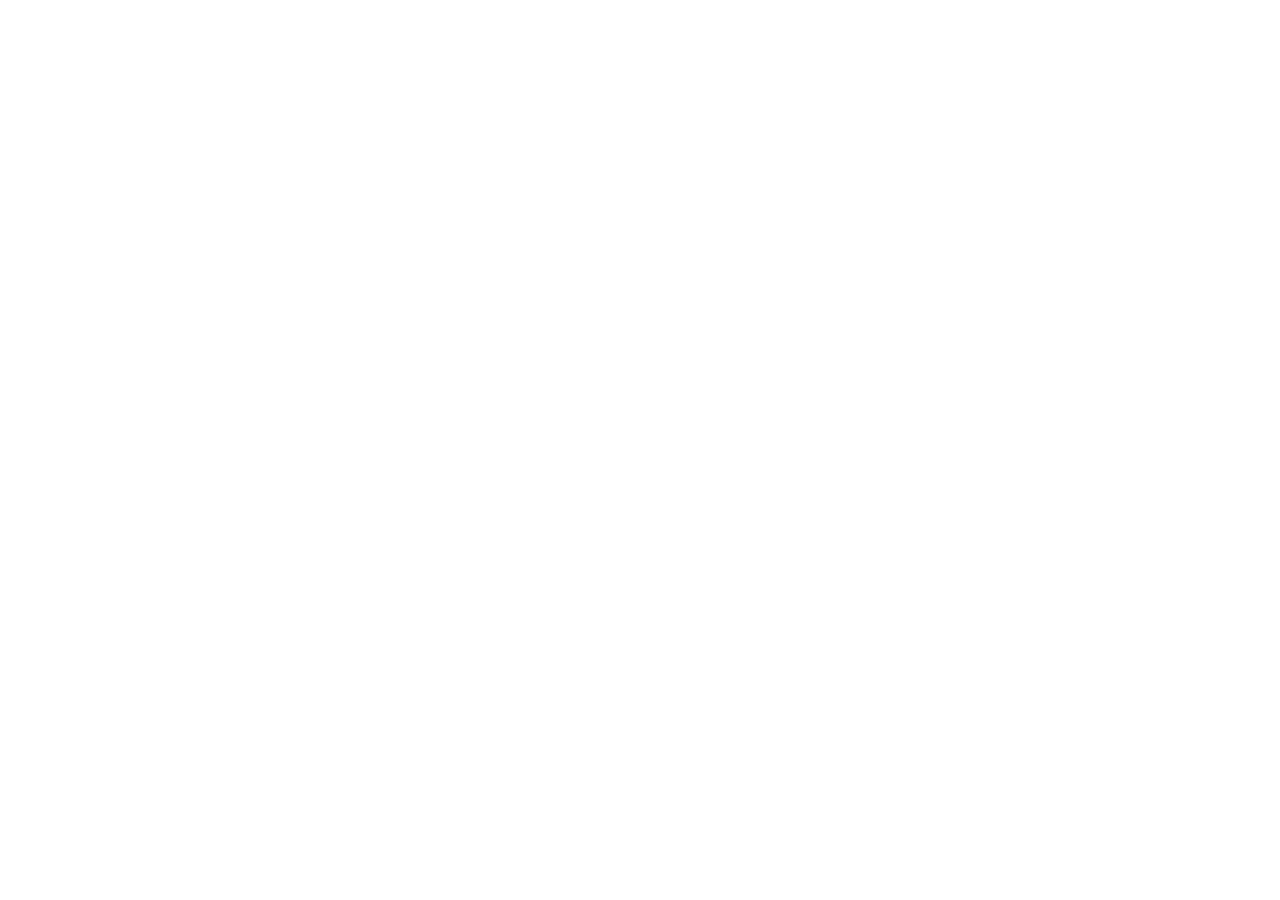
==== commit 269c4e18: "Add files via upload" ====
--- a/index.html
+++ b/index.html
@@ -1,816 +1,48 @@
-<!doctype html><html><head><link rel="icon" type="image/png" href="[data-uri]"><meta charset=utf8><meta name=viewport content="width=device-width,initial-scale=1,viewport-fit=cover"><style>:root{color-scheme:light;box-sizing:border-box;padding-top:env(safe-area-inset-top,0px);padding-bottom:env(safe-area-inset-bottom,0px)}html{scroll-padding-top:env(safe-area-inset-top,0px)}body{margin:0;padding:0;font:14px -apple-system,BlinkMacSystemFont,sans-serif;background:#fff;color:#000}img{max-width:100%}[hidden]:not([hidden=until-found i]){display:none!important}</style></head><body>
-<title>MonkeyVibe</title>
-<link rel="preconnect" href="https://fonts.googleapis.com">
-<link rel="preconnect" href="https://fonts.gstatic.com" crossorigin>
-<link rel="stylesheet" href="https://fonts.googleapis.com/css2?family=Unbounded:wght@500;700;900&family=Figtree:wght@400;500;700&family=JetBrains+Mono:wght@400;600&display=swap">
-<style>
-/* Layout: canopy at night. Hero = a carreta wheel turned into a coin; below, a trail of stops (uses → route → how to get it), like walking a jungle path. */
-:root{
-  --bg:#E8EFE9;          /* neblina de Monteverde */
-  --bg-2:#DCE6DE;
-  --ink:#10251F;
-  --ink-soft:#43584F;
-  --line:#B9C9BE;
-  --rojo:#C8322A;        /* rojo carreta */
-  --amarillo:#C99512;    /* oro del logo */
-  --azul:#1F5FA8;        /* azul carreta */
-  --verde:#2E7D4F;
-  --card:#F4F8F4;
-  --wheel-bg:#10251F;
-  --f-display:"Unbounded","Arial Black",system-ui,sans-serif;
-  --f-body:"Figtree",system-ui,-apple-system,"Segoe UI",sans-serif;
-  --f-mono:"JetBrains Mono",ui-monospace,Menlo,Consolas,monospace;
-}
-@media (prefers-color-scheme: dark){
-  :root:not([data-theme="light"]){
-    --bg:#0D1F1A;--bg-2:#132A23;--ink:#E6EFE8;--ink-soft:#9DB3A7;--line:#28443A;
-    --rojo:#F0574C;--amarillo:#F2C14E;--azul:#5B9BE8;--verde:#5BC489;--card:#122822;--wheel-bg:#081512;
-    color-scheme:dark;
-  }
-}
-:root[data-theme="dark"]{
-  --bg:#0D1F1A;--bg-2:#132A23;--ink:#E6EFE8;--ink-soft:#9DB3A7;--line:#28443A;
-  --rojo:#F0574C;--amarillo:#F2C14E;--azul:#5B9BE8;--verde:#5BC489;--card:#122822;--wheel-bg:#081512;
-  color-scheme:dark;
-}
-*{box-sizing:border-box}
-body{background:var(--bg);color:var(--ink);font-family:var(--f-body);font-size:17px;line-height:1.6;padding-inline:20px}
-.wrap{max-width:1120px;margin-inline:auto}
-a{color:inherit}
-:focus-visible{outline:3px solid var(--amarillo);outline-offset:3px;border-radius:4px}
-h1,h2,h3{font-family:var(--f-display);text-wrap:balance;margin:0;line-height:1.1}
-p{margin:0}
-.eyebrow{font-family:var(--f-mono);font-size:.78rem;letter-spacing:.14em;text-transform:uppercase;color:var(--ink-soft)}
-
-/* nav */
-nav{display:flex;align-items:center;justify-content:space-between;gap:16px;padding-block:20px;flex-wrap:wrap}
-.brand{display:flex;align-items:center;gap:10px;font-family:var(--f-display);font-weight:700;font-size:1.05rem;text-decoration:none}
-.brand img{width:44px;height:44px;border-radius:50%}
-.navlinks{display:flex;gap:22px;flex-wrap:wrap;font-weight:500;font-size:.95rem}
-.navlinks a{text-decoration:none;border-bottom:2px solid transparent;padding-bottom:2px}
-.navlinks a:hover{border-color:var(--amarillo)}
-
-/* hero */
-.hero{display:grid;grid-template-columns:1.1fr .9fr;gap:40px;align-items:center;padding-block:40px 64px}
-.hero > *{min-width:0}
-.hero h1{font-size:clamp(2.3rem,6vw,4.6rem);font-weight:900;letter-spacing:-.02em}
-.hero h1 .pv{display:block;color:var(--verde)}
-.hero .lead{margin-top:22px;font-size:1.15rem;max-width:34ch;color:var(--ink-soft)}
-.cta{display:flex;gap:12px;flex-wrap:wrap;margin-top:30px}
-.btn{font:700 .95rem var(--f-body);padding:14px 22px;border-radius:999px;text-decoration:none;border:2px solid var(--ink);display:inline-flex;align-items:center;gap:8px;cursor:pointer;background:transparent;color:var(--ink)}
-.btn.main{background:var(--ink);color:var(--bg)}
-.btn:hover{transform:translateY(-1px)}
-.ca{margin-top:28px;font-family:var(--f-mono);font-size:.82rem;color:var(--ink-soft);display:flex;gap:10px;align-items:center;flex-wrap:wrap}
-.ca code{background:var(--bg-2);padding:6px 10px;border-radius:6px;color:var(--ink);overflow-wrap:anywhere}
-.wheel{position:relative;aspect-ratio:1;max-width:100%;width:100%;border-radius:50%;background:var(--wheel-bg);box-shadow:0 0 0 10px var(--bg-2),0 0 0 12px var(--line)}
-.wheel canvas{width:100%;height:100%;display:block;border-radius:50%}
-.wheel .hub{position:absolute;inset:0;margin:auto;width:62%;height:62%;display:grid;place-items:center;border-radius:50%;box-shadow:0 0 40px color-mix(in srgb,var(--amarillo) 45%,transparent)}
-.wheel .hub img{width:100%;height:100%;display:block}
-
-/* ficha */
-.ficha{display:grid;grid-template-columns:repeat(4,1fr);border-block:2px solid var(--ink);margin-bottom:96px}
-.ficha div{padding:20px 18px;border-right:1px solid var(--line);min-width:0}
-.ficha div:last-child{border-right:0}
-.ficha b{display:block;font-family:var(--f-display);font-size:1.25rem;margin-top:6px;font-variant-numeric:tabular-nums;overflow-wrap:anywhere}
-
-/* sections */
-section{margin-bottom:104px}
-.sec-head{display:grid;grid-template-columns:1fr 1fr;gap:32px;align-items:end;margin-bottom:40px}
-.sec-head > *{min-width:0}
-.sec-head h2{font-size:clamp(1.8rem,4vw,2.8rem);font-weight:700}
-.sec-head p{color:var(--ink-soft);max-width:48ch}
-
-/* usos */
-.usos{display:grid;grid-template-columns:repeat(3,1fr);gap:18px}
-.uso{background:var(--card);border:1px solid var(--line);border-radius:18px;padding:24px;display:flex;flex-direction:column;gap:12px;min-width:0}
-.uso .top{display:flex;justify-content:space-between;align-items:center;gap:10px}
-.uso svg{width:42px;height:42px;flex:none}
-.uso h3{font-size:1.1rem;font-weight:700}
-.uso p{color:var(--ink-soft);font-size:.98rem}
-.uso .ej{margin-top:auto;font-family:var(--f-mono);font-size:.8rem;color:var(--ink);border-top:1px dashed var(--line);padding-top:12px}
-.chip{font-family:var(--f-mono);font-size:.7rem;letter-spacing:.06em;text-transform:uppercase;padding:4px 10px;border-radius:999px;white-space:nowrap;border:1.5px solid currentColor}
-.chip.dis{color:var(--azul)}
-.chip.con{color:var(--amarillo)}
-.chip.ide{color:var(--ink-soft)}
-.uso.verde{background:var(--verde);border-color:var(--verde);color:#fff}
-.uso.verde p,.uso.verde .ej{color:#fff;border-color:rgba(255,255,255,.4)}
-.uso.verde .chip{color:#fff}
-
-/* ruta */
-.ruta{position:relative;display:grid;gap:0}
-.paso{display:grid;grid-template-columns:150px 28px 1fr;gap:20px;padding-bottom:36px}
-.paso > *{min-width:0}
-.paso .when{font-family:var(--f-mono);font-size:.85rem;color:var(--ink-soft);text-align:right;padding-top:4px}
-.paso .dot{position:relative;display:flex;justify-content:center}
-.paso .dot::before{content:"";position:absolute;top:10px;bottom:-36px;width:2px;background:var(--line)}
-.paso:last-child .dot::before{display:none}
-.paso .dot span{position:relative;width:18px;height:18px;border-radius:50%;background:var(--bg);border:3px solid var(--ink-soft);margin-top:4px}
-.paso.now .dot span{background:var(--amarillo);border-color:var(--amarillo);box-shadow:0 0 0 6px color-mix(in srgb,var(--amarillo) 25%,transparent)}
-.paso h3{font-size:1.15rem;font-weight:700}
-.paso ul{margin:10px 0 0;padding-left:18px;color:var(--ink-soft)}
-
-/* como */
-.como{display:grid;grid-template-columns:repeat(4,1fr);gap:0;border:2px solid var(--ink);border-radius:20px;overflow:hidden}
-.step{padding:26px 22px;border-right:1px solid var(--line);display:flex;flex-direction:column;gap:10px;min-width:0}
-.step:last-child{border-right:0}
-.step .n{font-family:var(--f-display);font-weight:900;font-size:2.4rem;color:var(--rojo);line-height:1}
-.step h3{font-size:1rem}
-.step p{font-size:.95rem;color:var(--ink-soft)}
-.aviso{margin-top:18px;font-size:.92rem;color:var(--ink-soft);max-width:70ch}
-
-/* comercios */
-.comercio{background:var(--ink);color:var(--bg);border-radius:28px;padding:48px;display:grid;grid-template-columns:1.2fr .8fr;gap:40px;align-items:center}
-.comercio > *{min-width:0}
-.comercio h2{font-size:clamp(1.7rem,3.6vw,2.5rem)}
-.comercio p{margin-top:16px;opacity:.85;max-width:46ch}
-.qr{background:var(--bg);color:var(--ink);border-radius:18px;padding:22px;font-family:var(--f-mono);font-size:.85rem}
-.qr .row{display:flex;justify-content:space-between;gap:12px;padding-block:8px;border-bottom:1px dashed var(--line)}
-.qr .row:last-of-type{border-bottom:0}
-.qr .tot{font-family:var(--f-display);font-size:1.4rem;color:var(--verde)}
-.qr small{display:block;margin-top:10px;color:var(--ink-soft)}
-
-footer{border-top:2px solid var(--ink);padding-block:28px 48px;display:grid;grid-template-columns:1fr 1fr;gap:24px;font-size:.9rem;color:var(--ink-soft)}
-footer > *{min-width:0}
-footer strong{color:var(--ink)}
-
-@media (max-width:900px){
-  .hero,.sec-head,.comercio,footer{grid-template-columns:1fr}
-  .wheel{max-width:420px;margin-inline:auto}
-  .usos{grid-template-columns:1fr 1fr}
-  .como{grid-template-columns:1fr 1fr}
-  .step:nth-child(2){border-right:0}
-  .step:nth-child(-n+2){border-bottom:1px solid var(--line)}
-  .ficha{grid-template-columns:1fr 1fr}
-  .ficha div:nth-child(2){border-right:0}
-  .ficha div:nth-child(-n+2){border-bottom:1px solid var(--line)}
-}
-@media (max-width:600px){
-  .usos,.como{grid-template-columns:1fr}
-  .step{border-right:0;border-bottom:1px solid var(--line)}
-  .step:last-child{border-bottom:0}
-  .paso{grid-template-columns:22px 1fr;gap:14px}
-  .paso .when{grid-column:2;text-align:left;padding:0;order:-1}
-  .paso .dot{grid-row:1 / span 2;grid-column:1}
-  .comercio{padding:28px}
-  .navlinks{gap:14px;font-size:.88rem}
-}
-
-.lang{font:700 .8rem var(--f-mono);letter-spacing:.08em;padding:8px 14px;border-radius:999px;border:2px solid var(--ink);background:var(--ink);color:var(--bg);cursor:pointer}
-@media (max-width:600px){
-  body{font-size:16px;padding-inline:16px}
-  nav{display:grid;grid-template-columns:1fr auto;row-gap:12px;padding-block:14px}
-  .navlinks{grid-column:1 / -1;order:3;flex-wrap:nowrap;overflow-x:auto;gap:18px;padding-bottom:6px;scrollbar-width:none;margin-inline:-16px;padding-inline:16px}
-  .navlinks a{white-space:nowrap}
-  .hero{padding-block:16px 48px;gap:36px}
-  .hero .lead{font-size:1.05rem}
-  .cta .btn{flex:1 1 100%;justify-content:center}
-  .wheel{max-width:300px;box-shadow:0 0 0 6px var(--bg-2),0 0 0 8px var(--line)}
-  .ficha b{font-size:1rem}
-  .ficha div{padding:16px 12px}
-  section{margin-bottom:72px}
-  .ficha{margin-bottom:72px}
-  .sec-head{margin-bottom:28px;gap:14px}
-  .uso{padding:20px}
-  .comercio{border-radius:20px}
-  .qr .row{font-size:.8rem}
-  .qr .tot{font-size:1.15rem}
-}
-
-
-.btn.ghost{border-color:var(--line)}
-.step p a{color:var(--ink);font-weight:700}
-.buybox{margin-top:22px;display:grid;grid-template-columns:1fr auto;gap:32px;align-items:center;background:var(--card);border:2px solid var(--amarillo);border-radius:20px;padding:28px}
-.buybox > *{min-width:0}
-.buybox h3{font-size:1.4rem;margin-top:6px}
-.buy-txt > p:not(.eyebrow){color:var(--ink-soft);margin-top:10px;max-width:52ch}
-.buybox .cta{margin-top:18px}
-.buybox .help{font-size:.9rem}
-.binote{font-size:.92rem;margin-top:14px;padding-top:14px;border-top:1px dashed var(--line)}
-.binote b{color:var(--ink)}
-.qr-img{width:200px;height:200px;border-radius:14px;background:#fff;padding:8px}
-@media (max-width:600px){.buybox{grid-template-columns:1fr;padding:20px;gap:20px}.qr-img{justify-self:center;width:180px;height:180px}}
-.credit{grid-column:1 / -1;padding-top:16px;border-top:1px solid var(--line);font-family:var(--f-mono);font-size:.8rem;letter-spacing:.04em}
-.credit a{color:var(--ink);font-weight:600}
-
-/* compra directa */
-#comprar{margin-bottom:96px}
-.swapwrap{display:grid;grid-template-columns:1fr 420px;gap:32px;align-items:start}
-.swapwrap>*{min-width:0}
-.swapcard{background:var(--card);border:2px solid var(--amarillo);border-radius:22px;padding:10px;min-height:560px;position:relative;overflow:hidden}
-#jupiter-plugin{height:540px;width:100%}
-.swapfb{display:none;flex-direction:column;gap:12px;padding:22px;text-align:center;justify-content:center;min-height:540px}
-.swapfb.on{display:flex}
-.swapfb p{color:var(--ink-soft)}
-.swapsteps{list-style:none;padding:0;margin:0;display:grid;gap:14px}
-.swapsteps li{display:grid;grid-template-columns:44px 1fr;gap:14px;align-items:start}
-.swapsteps .n{width:44px;height:44px;border-radius:50%;background:var(--amarillo);color:#10251F;font-family:var(--f-display);font-weight:900;display:grid;place-items:center}
-.swapsteps b{display:block}
-.swapsteps span{color:var(--ink-soft);font-size:.95rem}
-@media (max-width:900px){.swapwrap{grid-template-columns:1fr}.swapcard{max-width:460px;width:100%;margin-inline:auto}}
-/* precio en vivo */
-.live{margin-bottom:96px}
-.live-grid{display:grid;grid-template-columns:repeat(4,1fr);gap:0;border:2px solid var(--ink);border-radius:20px;overflow:hidden}
-.live-grid div{padding:18px;border-right:1px solid var(--line);min-width:0}
-.live-grid div:last-child{border-right:0}
-.live-grid b{display:block;font-family:var(--f-display);font-size:1.3rem;margin-top:6px;font-variant-numeric:tabular-nums;overflow-wrap:anywhere}
-.up{color:var(--verde)}.down{color:var(--rojo)}
-.live-head{display:flex;justify-content:space-between;align-items:end;gap:16px;flex-wrap:wrap;margin-bottom:20px}
-.live-head h2{font-size:clamp(1.6rem,3.6vw,2.4rem);font-weight:700}
-.dot-live{display:inline-block;width:9px;height:9px;border-radius:50%;background:var(--verde);margin-right:8px;animation:pulse 1.6s infinite}
-@keyframes pulse{50%{opacity:.25}}
-.chart{margin-top:18px;border-radius:20px;overflow:hidden;border:1px solid var(--line);background:var(--card);height:460px}
-.chart iframe{width:100%;height:100%;border:0;display:block}
-.live-note{margin-top:12px;font-size:.88rem;color:var(--ink-soft)}
-.live-note a{font-weight:700}
-@media (max-width:900px){.live-grid{grid-template-columns:1fr 1fr}.live-grid div:nth-child(2){border-right:0}.live-grid div:nth-child(-n+2){border-bottom:1px solid var(--line)}}
-@media (max-width:600px){.chart{height:380px}.live-grid b{font-size:1.05rem}.live{margin-bottom:72px}}
-@media (prefers-reduced-motion:reduce){.dot-live{animation:none}}
-@media (prefers-reduced-motion:reduce){.btn:hover{transform:none}}
-
-/* sobre nosotros + ilustraciones */
-.canopy{position:relative;height:150px;margin:0 -20px 40px;color:var(--verde)}
-.canopy-leaves{position:absolute;inset:0 0 auto 0;width:100%;height:110px;fill:var(--verde);opacity:.9}
-.canopy .hang{position:absolute;top:30px;left:72%;width:70px;height:130px;color:#5a3a1c;transform-origin:50% 0;animation:swing 4s ease-in-out infinite}
-@keyframes swing{0%,100%{transform:rotate(-6deg)}50%{transform:rotate(6deg)}}
-#nosotros{margin-bottom:96px}
-.story{display:grid;grid-template-columns:1.05fr .95fr;gap:36px;align-items:center}
-.story>*{min-width:0}
-.story-text h3{font-size:1.35rem;margin-bottom:14px}
-.story-text p{color:var(--ink-soft);margin-bottom:14px;max-width:62ch}
-.scene{width:100%;height:auto;display:block;border-radius:28px;box-shadow:0 18px 50px rgba(0,0,0,.25)}
-.mvo{display:grid;grid-template-columns:repeat(3,1fr);gap:18px;margin-top:40px}
-.mvo-card{background:var(--card);border:1px solid var(--line);border-radius:18px;padding:22px;display:flex;flex-direction:column;gap:10px;min-width:0}
-.mvo-card svg{width:44px;height:44px}
-.mvo-card h3{font-size:1.1rem}
-.mvo-card p{color:var(--ink-soft);font-size:.97rem}
-.contacto{margin-top:28px;display:grid;grid-template-columns:1fr auto;gap:20px;align-items:center;background:var(--bg-2);border:2px dashed var(--amarillo);border-radius:20px;padding:24px}
-.contacto>*{min-width:0}
-.contacto h3{font-size:1.2rem;margin-top:6px}
-.contacto p:not(.eyebrow){color:var(--ink-soft);margin-top:6px}
-.mail{display:flex;gap:10px;flex-wrap:wrap;align-items:center}
-.mailaddr{font-family:var(--f-mono);font-weight:600;font-size:1.05rem;color:var(--ink);text-decoration:none;border-bottom:2px solid var(--amarillo);overflow-wrap:anywhere}
-.foot-mail a{color:var(--ink);font-weight:700}
-/* menú móvil */
-.burger{display:none;width:44px;height:44px;border-radius:12px;border:2px solid var(--ink);background:transparent;color:var(--ink);cursor:pointer;align-items:center;justify-content:center;padding:0}
-.burger span,.burger span:before,.burger span:after{display:block;width:20px;height:2px;background:currentColor;border-radius:2px;position:relative;transition:transform .2s}
-.burger span:before,.burger span:after{content:"";position:absolute;left:0}
-.burger span:before{top:-6px}.burger span:after{top:6px}
-nav.open .burger span{background:transparent}
-nav.open .burger span:before{transform:translateY(6px) rotate(45deg)}
-nav.open .burger span:after{transform:translateY(-6px) rotate(-45deg)}
-@media (max-width:900px){
-  .story{grid-template-columns:1fr}
-  .mvo{grid-template-columns:1fr}
-  .contacto{grid-template-columns:1fr}
-}
-@media (max-width:760px){
-  nav{display:flex;flex-wrap:nowrap;position:relative;gap:10px;padding-block:14px}
-  .brand{margin-right:auto}
-  .burger{display:inline-flex}
-  .navlinks{display:none;position:absolute;top:calc(100% - 4px);left:0;right:0;z-index:60;flex-direction:column;flex-wrap:nowrap;gap:0;margin:0;padding:8px;overflow:visible;background:var(--card);border:1px solid var(--line);border-radius:18px;box-shadow:0 18px 40px rgba(0,0,0,.35);font-size:1rem}
-  nav.open .navlinks{display:flex}
-  .navlinks a{padding:13px 14px;border-bottom:1px solid var(--line);white-space:normal}
-  .navlinks a:last-child{border-bottom:0}
-  .canopy{height:120px;margin-inline:-16px}
-  .canopy .hang{left:68%;width:56px;height:104px}
-}
-@media (prefers-reduced-motion:reduce){.canopy .hang{animation:none}}
-</style>
-
-<div class="wrap">
-<nav>
-  <a class="brand" href="#top" aria-label="MonkeyVibe inicio">
-    <img src="[data-uri]" alt="" width="44" height="44">
-    MonkeyVibe
-  </a>
-  <div class="navlinks">
-    <a href="#comprar">Comprar</a>
-    <a href="#usos">Dónde pagar</a>
-    <a href="#ruta">Ruta</a>
-    <a href="#como">Cómo conseguirla</a>
-    <a href="#comercios">Comercios</a>
-    <a href="/cobrar.html">Cobrar</a>
-    <a href="#nosotros">Nosotros</a>
+<!doctype html>
+<html lang="es">
+<head>
+  <meta charset="utf-8">
+  <meta name="viewport" content="width=device-width, initial-scale=1, viewport-fit=cover">
+  <title>MonkeyVibe ($MVIBE) · Pura Vida en Solana</title>
+  <meta name="description" content="MonkeyVibe ($MVIBE): token comunitario Pura Vida en Solana, hecho en Costa Rica.">
+  <meta name="theme-color" content="#0D1F1A">
+  <link rel="canonical" href="https://monkeyvibecr.com/">
+  <meta property="og:type" content="website">
+  <meta property="og:url" content="https://monkeyvibecr.com/">
+  <meta property="og:title" content="MonkeyVibe ($MVIBE)">
+  <meta property="og:description" content="Pura Vida on Solana. Community token from Costa Rica.">
+  <meta property="og:image" content="https://monkeyvibecr.com/assets/img/og.jpg">
+  <meta name="twitter:card" content="summary_large_image">
+  <link rel="icon" href="/favicon.ico" sizes="any">
+  <link rel="icon" type="image/png" sizes="32x32" href="/assets/img/favicon-32.png">
+  <link rel="apple-touch-icon" href="/assets/img/apple-touch-icon.png">
+  <link rel="preload" href="/assets/fonts/unbounded-latin-900-normal.woff2" as="font" type="font/woff2" crossorigin>
+  <link rel="stylesheet" href="/assets/css/fonts.css">
+  <link rel="stylesheet" href="/assets/css/tokens.css">
+  <link rel="stylesheet" href="/assets/css/base.css">
+  <link rel="stylesheet" href="/assets/css/components.css">
+  <link rel="stylesheet" href="/assets/css/sections/nav.css">
+  <link rel="stylesheet" href="/assets/css/sections/hero.css">
+  <link rel="stylesheet" href="/assets/css/sections/comprar.css">
+  <link rel="stylesheet" href="/assets/css/sections/precio.css">
+  <link rel="stylesheet" href="/assets/css/sections/usos.css">
+  <link rel="stylesheet" href="/assets/css/sections/ruta.css">
+  <link rel="stylesheet" href="/assets/css/sections/como.css">
+  <link rel="stylesheet" href="/assets/css/sections/comercios.css">
+  <link rel="stylesheet" href="/assets/css/sections/nosotros.css">
+  <link rel="stylesheet" href="/assets/css/sections/footer.css">
+  <script type="module" src="/src/main.js"></script>
+</head>
+<body>
+  <div class="wrap" id="app">
+    <noscript>
+      <div class="noscript">
+        <h1>MonkeyVibe ($MVIBE)</h1>
+        <p>Token comunitario Pura Vida en Solana, hecho en Costa Rica. Activá JavaScript para ver la página completa.</p>
+        <p>Contrato oficial: BJFNLeq3En4cXmsA2BSRcBU2MQGGCQnpbKNq8FaYpump</p>
+        <p>Contacto: hello@monkeyvibecr.com</p>
+      </div>
+    </noscript>
   </div>
-  <button class="lang" id="lang" type="button" aria-label="Switch to English">EN</button>
-  <button class="burger" id="burger" type="button" aria-label="Menú" aria-expanded="false"><span></span></button>
-</nav>
-
-<header class="hero" id="top">
-  <div>
-    <p class="eyebrow">$MVIBE · token comunitario en Solana</p>
-    <h1>Plata con vibra de selva. <span class="pv">Pura Vida.</span></h1>
-    <p class="lead">MonkeyVibe nace en Costa Rica para pagar el cafecito, el tour y la tabla de surf con una moneda que se mueve tan rápido como un mono congo entre los árboles.</p>
-    <div class="cta">
-      <a class="btn main" href="#comprar">Comprar MVIBE aquí →</a>
-      <a class="btn" href="https://phantom.app/ul/browse/https%3A%2F%2Fpump.fun%2Fcoin%2FBJFNLeq3En4cXmsA2BSRcBU2MQGGCQnpbKNq8FaYpump?ref=https%3A%2F%2Fmonkeyvibecr.com" rel="noopener">Comprar con Phantom →</a>
-      <a class="btn" href="#como">Cómo comprar</a>
-      <a class="btn ghost" href="#usos">Ver dónde se usará</a>
-    </div>
-    <div class="ca">
-      <span>Contrato:</span>
-      <code id="ca">BJFNLeq3En4cXmsA2BSRcBU2MQGGCQnpbKNq8FaYpump</code>
-      <button class="btn" id="copy" type="button" style="padding:6px 14px;font-size:.8rem">Copiar</button>
-      <a class="btn" href="https://pump.fun/coin/BJFNLeq3En4cXmsA2BSRcBU2MQGGCQnpbKNq8FaYpump" target="_blank" rel="noopener" style="padding:6px 14px;font-size:.8rem">Ver en pump.fun ↗</a>
-    </div>
-  </div>
-  <div class="wheel" aria-label="Rueda de carreta típica costarricense convertida en moneda">
-    <canvas id="rueda"></canvas>
-    <div class="hub"><img src="[data-uri]" alt="Logo de la moneda MonkeyVibe" width="560" height="560"></div>
-  </div>
-</header>
-
-<div class="ficha">
-  <div><span class="eyebrow">Red</span><b>Solana</b></div>
-  <div><span class="eyebrow">Símbolo</span><b>$MVIBE</b></div>
-  <div><span class="eyebrow">Suministro</span><b>1.000.000.000</b></div>
-  <div><span class="eyebrow">Lanzamiento</span><b>pump.fun</b></div>
-</div>
-
-<section id="comprar">
-  <div class="sec-head">
-    <div>
-      <p class="eyebrow">Compra directa</p>
-      <h2>Comprá MVIBE aquí mismo</h2>
-    </div>
-    <p>Conectá tu wallet, elegí cuánto SOL usar y listo. La compra se hace directo desde tu wallet: esta página nunca guarda tu dinero.</p>
-  </div>
-  <div class="swapwrap">
-    <ol class="swapsteps">
-      <li><span class="n">1</span><div><b>Conectá tu wallet</b><span>Phantom, Solflare u otra wallet de Solana. Desde el celular, abrí esta página dentro del navegador de tu wallet.</span></div></li>
-      <li><span class="n">2</span><div><b>Escribí cuánto SOL usar</b><span>El widget te muestra al instante cuántos MVIBE recibís.</span></div></li>
-      <li><span class="n">3</span><div><b>Tocá Swap y confirmá</b><span>En segundos MVIBE aparece en tu wallet.</span></div></li>
-      <li><span class="n">!</span><div><b>Empezá con poquito</b><span>El precio de MVIBE cambia mucho. Comprá solo lo que estés dispuesto a perder.</span></div></li>
-    </ol>
-    <div class="swapcard">
-      <div id="jupiter-plugin"></div>
-      <div class="swapfb" id="swapfb">
-        <b>El widget de compra no cargó aquí.</b>
-        <p>Podés comprar igual con estas opciones:</p>
-        <a class="btn main" href="https://jup.ag/swap/SOL-BJFNLeq3En4cXmsA2BSRcBU2MQGGCQnpbKNq8FaYpump" target="_blank" rel="noopener">Comprar en Jupiter ↗</a>
-        <a class="btn" href="https://pump.fun/coin/BJFNLeq3En4cXmsA2BSRcBU2MQGGCQnpbKNq8FaYpump" target="_blank" rel="noopener">Comprar en pump.fun ↗</a>
-      </div>
-    </div>
-  </div>
-</section>
-
-<section class="live" id="precio">
-  <div class="live-head">
-    <div>
-      <p class="eyebrow"><span class="dot-live"></span>En vivo</p>
-      <h2>Precio de MVIBE ahora</h2>
-    </div>
-    <p class="eyebrow" id="lv-upd">Cargando datos…</p>
-  </div>
-  <div class="live-grid">
-    <div><span class="eyebrow">Precio</span><b id="lv-price">—</b></div>
-    <div><span class="eyebrow">Cambio 24 h</span><b id="lv-chg">—</b></div>
-    <div><span class="eyebrow">Capitalización</span><b id="lv-mc">—</b></div>
-    <div><span class="eyebrow">Volumen 24 h</span><b id="lv-vol">—</b></div>
-  </div>
-  <div class="chart"><iframe id="lv-chart" title="Gráfico de MVIBE" loading="lazy" src="https://dexscreener.com/solana/BJFNLeq3En4cXmsA2BSRcBU2MQGGCQnpbKNq8FaYpump?embed=1&amp;theme=dark&amp;trades=0&amp;info=0"></iframe></div>
-  <p class="live-note">El precio cambia minuto a minuto y puede bajar tanto como subir. Esto no es asesoría financiera. Datos de <a href="https://dexscreener.com/solana/BJFNLeq3En4cXmsA2BSRcBU2MQGGCQnpbKNq8FaYpump" target="_blank" rel="noopener">DexScreener</a>.</p>
-</section>
-
-<section id="usos">
-  <div class="sec-head">
-    <div>
-      <p class="eyebrow">Proyectos en camino</p>
-      <h2>Dónde vas a poder pagar con MVIBE</h2>
-    </div>
-    <p>Estos son los usos que estamos armando. Cada tarjeta dice en qué etapa va, sin adornos: lo que está en conversación todavía no es un hecho.</p>
-  </div>
-  <div class="usos">
-    <article class="uso">
-      <div class="top">
-        <svg viewBox="0 0 48 48" aria-hidden="true"><path d="M10 18h24v12a10 10 0 0 1-10 10h-4a10 10 0 0 1-10-10z" fill="none" stroke="var(--rojo)" stroke-width="3"/><path d="M34 22h3a5 5 0 0 1 0 10h-3" fill="none" stroke="var(--rojo)" stroke-width="3"/><path d="M17 6c-2 3 2 5 0 8M24 6c-2 3 2 5 0 8" stroke="var(--ink-soft)" stroke-width="2.4" fill="none" stroke-linecap="round"/></svg>
-        <span class="chip con">En conversaciones</span>
-      </div>
-      <h3>Sodas y cafeterías aliadas</h3>
-      <p>Pagar el casado o el café chorreado escaneando un código QR con Phantom. El comercio recibe al instante.</p>
-      <p class="ej">Ej: casado + fresco · 9.500 MVIBE*</p>
-    </article>
-    <article class="uso">
-      <div class="top">
-        <svg viewBox="0 0 48 48" aria-hidden="true"><path d="M6 40C14 22 22 14 42 8" stroke="var(--verde)" stroke-width="3" fill="none" stroke-linecap="round"/><circle cx="28" cy="22" r="6" fill="var(--ink)"/><path d="M28 28c0 6 4 8 8 6" stroke="var(--ink)" stroke-width="3" fill="none" stroke-linecap="round"/></svg>
-        <span class="chip dis">En diseño</span>
-      </div>
-      <h3>Tours para ver monos</h3>
-      <p>Guías locales en zonas como Manuel Antonio, Cahuita y Tortuguero cobrando tours de avistamiento en MVIBE, con descuento para holders.</p>
-      <p class="ej">Meta: 3 guías piloto en el primer año</p>
-    </article>
-    <article class="uso">
-      <div class="top">
-        <svg viewBox="0 0 48 48" aria-hidden="true"><path d="M24 4c6 10 6 30 0 40-6-10-6-30 0-40z" fill="none" stroke="var(--azul)" stroke-width="3"/><path d="M4 38c6-4 10-4 14 0s10 4 14 0 10-4 12 0" stroke="var(--azul)" stroke-width="2.6" fill="none" stroke-linecap="round"/></svg>
-        <span class="chip ide">Idea</span>
-      </div>
-      <h3>Surf y hospedaje</h3>
-      <p>Hostales y escuelas de surf en la costa del Pacífico aceptando MVIBE para clases, alquiler de tablas y noches.</p>
-      <p class="ej">Zonas: Santa Teresa · Nosara · Dominical</p>
-    </article>
-    <article class="uso">
-      <div class="top">
-        <svg viewBox="0 0 48 48" aria-hidden="true"><path d="M14 8l-8 6 4 8 4-2v20h20V20l4 2 4-8-8-6-5 3a5 5 0 0 1-10 0z" fill="none" stroke="var(--amarillo)" stroke-width="3" stroke-linejoin="round"/></svg>
-        <span class="chip dis">En diseño</span>
-      </div>
-      <h3>Tienda MonkeyVibe</h3>
-      <p>Camisetas, stickers y gorras con arte de carreta y monos, que solo se compran con MVIBE. Hechas por artistas ticos.</p>
-      <p class="ej">Primer drop: 100 camisetas numeradas</p>
-    </article>
-    <article class="uso">
-      <div class="top">
-        <svg viewBox="0 0 48 48" aria-hidden="true"><rect x="8" y="8" width="32" height="32" rx="4" fill="none" stroke="var(--ink)" stroke-width="3"/><rect x="14" y="14" width="8" height="8" fill="var(--ink)"/><rect x="26" y="14" width="8" height="8" fill="var(--ink)"/><rect x="14" y="26" width="8" height="8" fill="var(--ink)"/><rect x="28" y="28" width="4" height="4" fill="var(--rojo)"/></svg>
-        <span class="chip ide">Idea</span>
-      </div>
-      <h3>Cobro fácil para negocios</h3>
-      <p>Una app sencilla para que cualquier pulpería o feria genere su QR de cobro en MVIBE, basada en Solana Pay. Sin terminal, solo el celular.</p>
-      <p class="ej">Comisión de red: fracciones de centavo</p>
-    </article>
-    <article class="uso verde">
-      <div class="top">
-        <svg viewBox="0 0 48 48" aria-hidden="true"><path d="M2 14h44" stroke="#fff" stroke-width="2.6"/><path d="M6 14v26M42 14v26" stroke="#fff" stroke-width="2.6"/><path d="M14 14c2 8 6 10 10 10s8-2 10-10" stroke="#fff" stroke-width="2.6" fill="none"/><circle cx="24" cy="10" r="4" fill="#fff"/></svg>
-        <span class="chip">Compromiso</span>
-      </div>
-      <h3>Fondo Mono Verde</h3>
-      <p>Parte de las comisiones de creador irá a proyectos que instalan puentes de dosel para que los monos crucen calles y cables sin peligro. La organización aliada se anunciará públicamente.</p>
-      <p class="ej">Cada aporte se publica con su transacción</p>
-    </article>
-  </div>
-  <p class="aviso">*Montos ilustrativos. El precio real de MVIBE lo define el mercado y puede cambiar mucho.</p>
-</section>
-
-<section id="ruta">
-  <div class="sec-head">
-    <div>
-      <p class="eyebrow">Hoja de ruta</p>
-      <h2>El sendero, paso a paso</h2>
-    </div>
-    <p>Fechas estimadas. Avanzamos al siguiente tramo cuando el anterior funciona de verdad, no antes.</p>
-  </div>
-  <div class="ruta">
-    <div class="paso now">
-      <div class="when">Q4 2026</div>
-      <div class="dot"><span></span></div>
-      <div>
-        <h3>Lanzamiento</h3>
-        <ul><li>MVIBE sale en pump.fun sobre Solana</li><li>Logo y nombre visibles en Phantom</li><li>Canales de comunidad en redes sociales</li></ul>
-      </div>
-    </div>
-    <div class="paso">
-      <div class="when">Q1 2027</div>
-      <div class="dot"><span></span></div>
-      <div>
-        <h3>Tropa</h3>
-        <ul><li>Concursos de memes y arte de carreta</li><li>Primer drop de la tienda MonkeyVibe</li><li>Anuncio de la organización del Fondo Mono Verde</li></ul>
-      </div>
-    </div>
-    <div class="paso">
-      <div class="when">Q2 2027</div>
-      <div class="dot"><span></span></div>
-      <div>
-        <h3>Primeros comercios</h3>
-        <ul><li>Piloto con sodas y cafeterías aliadas</li><li>Tours de avistamiento con guías locales</li></ul>
-      </div>
-    </div>
-    <div class="paso">
-      <div class="when">2027 en adelante</div>
-      <div class="dot"><span></span></div>
-      <div>
-        <h3>Cobro para todos</h3>
-        <ul><li>App de cobro con QR para pequeños negocios</li><li>Expansión a surf y hospedaje en la costa</li></ul>
-      </div>
-    </div>
-  </div>
-</section>
-
-<section id="como">
-  <div class="sec-head">
-    <div>
-      <p class="eyebrow">Cómo conseguirla</p>
-      <h2>Cuatro pasos y ya tenés MVIBE</h2>
-    </div>
-    <p>Todo desde el celular. Nadie del equipo te va a pedir tu frase secreta, nunca.</p>
-  </div>
-  <div class="como">
-    <div class="step"><span class="n">1</span><h3>Instalá Phantom</h3><p>Creá la wallet y guardá tus 12 palabras en papel, lejos del celular.</p></div>
-    <div class="step"><span class="n">2</span><h3>Cargá SOL</h3><p>En Phantom tocá Comprar y pagá con tarjeta. En Costa Rica también podés usar <a href="https://p2p.binance.com/es" target="_blank" rel="noopener">Binance P2P</a> con SINPE Móvil.</p></div>
-    <div class="step"><span class="n">3</span><h3>Abrí Swap</h3><p>En Phantom tocá Swap, pegá el contrato oficial de MVIBE y elegí cuánto SOL cambiar.</p></div>
-    <div class="step"><span class="n">4</span><h3>Confirmá</h3><p>Revisá el monto, confirmá y MVIBE aparece en tu Phantom en segundos.</p></div>
-  </div>
-  
-  <div class="buybox">
-    <div class="buy-txt">
-      <p class="eyebrow">Atajo</p>
-      <h3>Comprá en un toque</h3>
-      <p>Desde el celular, este botón abre Phantom directo en la página de MVIBE. Desde la computadora, escaneá el código con la cámara del celular.</p>
-      <div class="cta">
-        <a class="btn main" href="https://phantom.app/ul/browse/https%3A%2F%2Fpump.fun%2Fcoin%2FBJFNLeq3En4cXmsA2BSRcBU2MQGGCQnpbKNq8FaYpump?ref=https%3A%2F%2Fmonkeyvibecr.com" rel="noopener">Abrir en Phantom</a>
-        <button class="btn" type="button" id="copy2">Copiar contrato</button>
-        <a class="btn" href="https://www.binance.com/es/web3wallet" target="_blank" rel="noopener">Comprar con Binance Wallet ↗</a>
-        <a class="btn" href="[data-uri]" download="qr-monkeyvibe.png">Descargar QR</a>
-      </div>
-    <p class="binote">¿Ya usás Binance? En la app entrá a <b>Binance Wallet</b>, pegá el contrato de MVIBE en el buscador y comprá directo. Verificá que el contrato termine en <b>…FaYpump</b>.</p>
-    </div>
-    <img class="qr-img" src="[data-uri]" alt="Código QR para comprar MVIBE con Phantom" width="240" height="240">
-  </div>
-  <p class="aviso">Verificá siempre la dirección del contrato en esta página o en nuestros canales oficiales. Hay copias falsas de casi cualquier token.</p>
-</section>
-
-<section id="tarjeta">
-  <div class="sec-head">
-    <div>
-      <p class="eyebrow">Gastá tu MVIBE</p>
-      <h2>Pagá con tarjeta donde aceptan Visa</h2>
-    </div>
-    <p>Ninguna tarjeta gasta MVIBE directo todavía. Lo cambiás a USDC y recargás una tarjeta cripto virtual.</p>
-  </div>
-  <div class="como">
-    <div class="step"><span class="n">1</span><h3>Cambiá a USDC</h3><p>En tu wallet tocá Swap y cambiá MVIBE por USDC en la red Solana.</p></div>
-    <div class="step"><span class="n">2</span><h3>Abrí tu tarjeta</h3><p>Creá una tarjeta virtual en una app cripto disponible en Costa Rica, como <a href="https://www.redotpay.com" target="_blank" rel="noopener">RedotPay</a> o <a href="https://www.bitget.com" target="_blank" rel="noopener">Bitget</a>.</p></div>
-    <div class="step"><span class="n">3</span><h3>Recargá</h3><p>Enviá USDC desde tu wallet a la dirección de depósito de la tarjeta, siempre por la red Solana.</p></div>
-    <div class="step"><span class="n">4</span><h3>Pagá</h3><p>Agregala a Apple Pay o Google Pay y pagá con el celular.</p></div>
-  </div>
-  <p class="aviso">Las tarjetas son de empresas externas a MonkeyVibe: revisá disponibilidad, comisiones y requisitos en cada app. Probá primero con un monto pequeño.</p>
-</section>
-
-<section id="comercios">
-  <div class="comercio">
-    <div>
-      <p class="eyebrow" style="color:inherit;opacity:.7">Para negocios</p>
-      <h2>¿Tenés una soda, un tour o un hostal?</h2>
-      <p>Buscamos los primeros comercios aliados. Te ayudamos a crear tu wallet y tu QR de cobro, sin costo de instalación. Escribinos a <a href="mailto:hello@monkeyvibecr.com" style="color:inherit;font-weight:700">hello@monkeyvibecr.com</a> y te contactamos.</p>
-      <div class="cta"><a class="btn main" href="/cobrar.html" style="background:var(--gold);border-color:var(--gold);color:#10251F">Generar un cobro con QR →</a></div>
-    </div>
-    <div class="qr" aria-label="Ejemplo de recibo de cobro">
-      <div class="eyebrow" style="margin-bottom:8px">Ejemplo de cobro</div>
-      <div class="row"><span>Soda La Ceiba</span><span>Mesa 4</span></div>
-      <div class="row"><span>Casado de pollo</span><span>1</span></div>
-      <div class="row"><span>Fresco de cas</span><span>1</span></div>
-      <div class="row"><span>Total</span><span class="tot">9.500 MVIBE</span></div>
-      <small>Recibo ilustrativo de cómo se verá un cobro.</small>
-    </div>
-  </div>
-</section>
-
-<div class="canopy" aria-hidden="true">
-<svg viewBox="0 0 1200 120" preserveAspectRatio="none" class="canopy-leaves"><path d="M0 0 H1200 V40 Q1150 90 1100 52 Q1050 100 990 58 Q940 104 880 60 Q820 110 760 62 Q700 104 640 58 Q580 112 520 60 Q460 104 400 56 Q340 108 280 58 Q220 100 160 54 Q100 104 50 56 Q20 84 0 60 Z"/></svg>
-<svg viewBox="0 0 120 220" class="hang"><path d="M60 0 Q66 40 58 70" stroke="currentColor" stroke-width="4" fill="none"/>
-<path d="M58 70 Q40 74 44 90 Q48 102 60 96" stroke="#5a3a1c" stroke-width="7" fill="none" stroke-linecap="round"/>
-<ellipse cx="60" cy="132" rx="20" ry="28" fill="#5a3a1c"/><path d="M46 112 Q36 90 54 86 M74 112 Q84 92 66 86" stroke="#5a3a1c" stroke-width="8" fill="none" stroke-linecap="round"/>
-<circle cx="60" cy="170" r="17" fill="#5a3a1c"/><ellipse cx="60" cy="174" rx="11" ry="10" fill="#F2D3A6"/>
-<circle cx="56" cy="172" r="2" fill="#1a0f08"/><circle cx="64" cy="172" r="2" fill="#1a0f08"/>
-<path d="M56 179 Q60 182 64 179" stroke="#1a0f08" stroke-width="1.6" fill="none" stroke-linecap="round"/></svg>
-</div>
-<section id="nosotros">
-  <div class="sec-head">
-    <div>
-      <p class="eyebrow">Sobre nosotros</p>
-      <h2>Una moneda con alma de selva</h2>
-    </div>
-    <p>MonkeyVibe es un proyecto pequeño, hecho en Costa Rica, con una idea grande: que la tecnología también sirva para cuidar lo que hace único a este país.</p>
-  </div>
-  <div class="story">
-    <div class="story-text">
-      <h3>Cómo nació MonkeyVibe</h3>
-      <p>En Costa Rica es normal ver una tropa de monos cruzando por los cables de luz para llegar al otro lado de la calle. Es una escena linda, pero también peligrosa: muchos no lo logran.</p>
-      <p>Al mismo tiempo, miles de turistas y ticos pagan todos los días en sodas, tours y escuelas de surf, y muchos pequeños negocios todavía no tienen datáfono ni formas modernas de cobrar.</p>
-      <p>En octubre de 2026 juntamos esas dos ideas. Así nació MonkeyVibe: una moneda comunitaria sobre Solana para pagar con buena vibra, y Douglas, nuestro mono de lentes y corona, como su cara. Detrás de cada MVIBE hay una promesa simple: que una parte de lo que genera el proyecto ayude a construir puentes para que los monos crucen seguros.</p>
-    </div>
-    <div class="story-art"><svg class="scene" viewBox="0 0 600 440" role="img" aria-label="Ilustración: volcán, selva y un mono cruzando un puente de dosel en Costa Rica">
-<defs>
-<linearGradient id="sky" x1="0" y1="0" x2="0" y2="1"><stop offset="0" stop-color="#F5B935"/><stop offset=".55" stop-color="#F0874C"/><stop offset="1" stop-color="#C8322A"/></linearGradient>
-<linearGradient id="vol" x1="0" y1="0" x2="0" y2="1"><stop offset="0" stop-color="#2a3f4a"/><stop offset="1" stop-color="#173029"/></linearGradient>
-<clipPath id="sc"><rect width="600" height="440" rx="28"/></clipPath>
-</defs>
-<g clip-path="url(#sc)">
-<rect width="600" height="440" fill="url(#sky)"/>
-<circle cx="430" cy="150" r="62" fill="#FFF3D6" opacity=".9"/>
-<g fill="#FFF3D6" opacity=".55"><circle cx="300" cy="78" r="14"/><circle cx="318" cy="64" r="18"/><circle cx="340" cy="56" r="13"/></g>
-<path d="M150 300 L276 112 Q300 96 324 112 L460 300 Z" fill="url(#vol)"/>
-<path d="M276 112 Q300 100 324 112 L310 128 Q300 120 290 128 Z" fill="#C8322A" opacity=".7"/>
-<path d="M0 300 Q90 250 180 284 T360 276 T600 262 V440 H0 Z" fill="#1F5F43"/>
-<path d="M0 336 Q120 296 250 326 T480 314 T600 318 V440 H0 Z" fill="#17473A"/>
-<g fill="#0F2E25">
-<rect x="58" y="150" width="16" height="290"/><rect x="520" y="140" width="16" height="300"/>
-<circle cx="66" cy="150" r="54"/><circle cx="30" cy="180" r="38"/><circle cx="104" cy="182" r="40"/>
-<circle cx="528" cy="140" r="56"/><circle cx="490" cy="172" r="38"/><circle cx="570" cy="176" r="42"/>
-</g>
-<path d="M74 236 Q297 300 520 230" stroke="#F5B935" stroke-width="4" fill="none"/>
-<path d="M74 254 Q297 318 520 248" stroke="#F5B935" stroke-width="4" fill="none"/>
-<g stroke="#F5B935" stroke-width="2.5">
-<line x1="130" y1="252" x2="130" y2="269"/><line x1="185" y1="265" x2="185" y2="282"/><line x1="240" y1="273" x2="240" y2="290"/><line x1="297" y1="276" x2="297" y2="293"/><line x1="354" y1="273" x2="354" y2="290"/><line x1="409" y1="264" x2="409" y2="281"/><line x1="464" y1="250" x2="464" y2="267"/></g>
-<g transform="translate(300 222)">
-<path d="M-26 34 Q-60 30 -56 6 Q-52 -8 -40 0" stroke="#3b2414" stroke-width="7" fill="none" stroke-linecap="round"/>
-<ellipse cx="-6" cy="26" rx="26" ry="18" fill="#3b2414"/>
-<path d="M-22 38 L-28 54 M12 38 L18 54" stroke="#3b2414" stroke-width="8" stroke-linecap="round"/>
-<circle cx="22" cy="6" r="18" fill="#3b2414"/>
-<ellipse cx="25" cy="10" rx="11" ry="10" fill="#F2D3A6"/>
-<circle cx="21" cy="7" r="2.2" fill="#1a0f08"/><circle cx="29" cy="7" r="2.2" fill="#1a0f08"/>
-<path d="M21 14 Q25 17 29 14" stroke="#1a0f08" stroke-width="1.8" fill="none" stroke-linecap="round"/>
-<path d="M10 -6 L14 -16 L19 -9 L24 -18 L28 -9 L33 -15 L34 -4 Z" fill="#F5B935"/>
-</g>
-<g transform="translate(515 214)">
-<path d="M-26 0 H8" stroke="#0F2E25" stroke-width="6"/>
-<ellipse cx="0" cy="-16" rx="13" ry="18" fill="#111"/>
-<circle cx="4" cy="-32" r="9" fill="#111"/>
-<path d="M10 -36 Q40 -38 44 -28 Q30 -24 10 -26 Z" fill="#F0874C"/><path d="M10 -36 Q30 -38 38 -33" stroke="#F5B935" stroke-width="3" fill="none"/>
-<circle cx="6" cy="-34" r="2" fill="#5B9BE8"/><ellipse cx="2" cy="-18" rx="6" ry="8" fill="#FFF3D6"/>
-</g>
-<g fill="#0B231C">
-<path d="M-10 440 Q20 360 70 380 Q50 400 60 440 Z"/><path d="M30 440 Q70 340 130 360 Q100 390 110 440 Z"/>
-<path d="M610 440 Q580 352 520 372 Q545 398 535 440 Z"/><path d="M570 440 Q520 360 470 390 Q495 410 492 440 Z"/>
-</g>
-</g>
-</svg></div>
-  </div>
-  <div class="mvo">
-    <article class="mvo-card">
-      <svg viewBox="0 0 48 48" aria-hidden="true"><circle cx="24" cy="24" r="20" fill="none" stroke="var(--amarillo)" stroke-width="3"/><circle cx="24" cy="24" r="11" fill="none" stroke="var(--amarillo)" stroke-width="3"/><circle cx="24" cy="24" r="3.5" fill="var(--rojo)"/></svg>
-      <h3>Misión</h3>
-      <p>Que pagar con cripto en Costa Rica sea tan fácil como un SINPE, y que cada pago deje algo bueno para la fauna y los negocios locales.</p>
-    </article>
-    <article class="mvo-card">
-      <svg viewBox="0 0 48 48" aria-hidden="true"><path d="M6 40 L20 14 L28 28 L34 20 L42 40 Z" fill="none" stroke="var(--verde)" stroke-width="3" stroke-linejoin="round"/><circle cx="36" cy="11" r="5" fill="var(--amarillo)"/></svg>
-      <h3>Objetivo</h3>
-      <p>Para 2027, tener comercios aliados cobrando con MVIBE, guías de tours locales en la red y la primera donación pública del Fondo Mono Verde.</p>
-    </article>
-    <article class="mvo-card">
-      <svg viewBox="0 0 48 48" aria-hidden="true"><path d="M24 40 C10 30 6 22 10 15 C14 8 22 10 24 16 C26 10 34 8 38 15 C42 22 38 30 24 40 Z" fill="none" stroke="var(--rojo)" stroke-width="3" stroke-linejoin="round"/></svg>
-      <h3>Valores</h3>
-      <p>Transparencia en cada movimiento, comunidad antes que especulación, y mucha Pura Vida.</p>
-    </article>
-  </div>
-  <div class="contacto">
-    <div>
-      <p class="eyebrow">Contacto</p>
-      <h3>¿Querés sumarte, aliarte o preguntar algo?</h3>
-      <p>Escribinos y te respondemos con gusto.</p>
-    </div>
-    <div class="mail">
-      <a class="mailaddr" href="mailto:hello@monkeyvibecr.com">hello@monkeyvibecr.com</a>
-      <button class="btn" type="button" id="copymail">Copiar correo</button>
-    </div>
-  </div>
-</section>
-
-
-
-<div class="canopy" aria-hidden="true" style="margin-bottom:0"><svg viewBox="0 0 1200 120" preserveAspectRatio="none" class="canopy-leaves"><path d="M0 0 H1200 V40 Q1150 90 1100 52 Q1050 100 990 58 Q940 104 880 60 Q820 110 760 62 Q700 104 640 58 Q580 112 520 60 Q460 104 400 56 Q340 108 280 58 Q220 100 160 54 Q100 104 50 56 Q20 84 0 60 Z"/></svg></div>
-<footer>
-  <div><strong>MonkeyVibe ($MVIBE)</strong><br>Hecho en Costa Rica, con café y paciencia. Pura vida.<br><span class="foot-mail">Contacto: <a href="mailto:hello@monkeyvibecr.com">hello@monkeyvibecr.com</a></span></div>
-  <div>MVIBE es un token meme comunitario. No representa acciones ni derecho a ganancias, y su precio puede subir o bajar a cero. Esto no es asesoría financiera.</div>
-  <div class="credit">Elaborado por <a href="https://cloudmonkeycr.com" target="_blank" rel="noopener">cloudmonkeycr.com</a> · 2026</div>
-</footer>
-</div>
-
-<script>
-(function(){
-  const cv=document.getElementById('rueda');
-  const ctx=cv.getContext('2d');
-  const reduce=window.matchMedia('(prefers-reduced-motion: reduce)').matches;
-  let W=0,t=0;
-  const cols=['#F0574C','#F5B935','#5B9BE8','#5BC489','#FFF3D6'];
-  function size(){const r=cv.getBoundingClientRect();const d=window.devicePixelRatio||1;W=r.width;cv.width=r.width*d;cv.height=r.height*d;ctx.setTransform(d,0,0,d,0,0)}
-  function ring(R,n,shape,rot,c1,c2){
-    for(let i=0;i<n;i++){
-      const a=rot+i*2*Math.PI/n;
-      ctx.save();ctx.rotate(a);
-      ctx.fillStyle=i%2?c1:c2;ctx.strokeStyle=i%2?c1:c2;
-      if(shape==='petal'){ctx.beginPath();ctx.moveTo(0,R*0.62);ctx.quadraticCurveTo(R*0.16,R*0.82,0,R);ctx.quadraticCurveTo(-R*0.16,R*0.82,0,R*0.62);ctx.fill()}
-      else if(shape==='tri'){ctx.beginPath();ctx.moveTo(-R*0.07,R*0.88);ctx.lineTo(R*0.07,R*0.88);ctx.lineTo(0,R*0.98);ctx.fill()}
-      else if(shape==='dot'){ctx.beginPath();ctx.arc(0,R,R*0.025,0,7);ctx.fill()}
-      else if(shape==='spoke'){ctx.lineWidth=2;ctx.globalAlpha=.55;ctx.beginPath();ctx.moveTo(0,R*0.2);ctx.lineTo(0,R);ctx.stroke()}
-      ctx.restore();
-    }
-  }
-  function circle(r,c,w){ctx.beginPath();ctx.arc(0,0,r,0,7);ctx.strokeStyle=c;ctx.lineWidth=w;ctx.stroke()}
-  function draw(){
-    const R=W/2;ctx.clearRect(0,0,W,W);ctx.save();ctx.translate(R,R);
-    circle(R*0.96,cols[1],R*0.03);
-    ring(R*0.96,48,'tri',t*0.4,cols[0],cols[2]);
-    circle(R*0.84,cols[4],1);
-    ring(R*0.8,72,'dot',-t*0.6,cols[1],cols[4]);
-    ring(R*0.74,16,'petal',t*0.25,cols[0],cols[2]);
-    ring(R*0.5,12,'petal',-t*0.35,cols[1],cols[3]);
-    ring(R*0.6,24,'spoke',t*0.15,cols[4],cols[1]);
-    circle(R*0.38,cols[3],R*0.015);
-    ctx.restore();
-  }
-  function loop(){t+=0.004;draw();requestAnimationFrame(loop)}
-  size();draw();
-  window.addEventListener('resize',()=>{size();draw()});
-  if(!reduce)requestAnimationFrame(loop);
-
-  const btn=document.getElementById('copy'),ca=document.getElementById('ca');
-  btn.addEventListener('click',()=>{
-    navigator.clipboard.writeText(ca.textContent).then(()=>{btn.textContent=window.mvT?window.mvT('Copiado'):'Copiado'},()=>{const r=document.createRange();r.selectNodeContents(ca);const s=getSelection();s.removeAllRanges();s.addRange(r)});
-  });
-})();
-</script>
-
-<script>
-(function(){
-  const EN={"En vivo": "Live", "Precio de MVIBE ahora": "MVIBE price now", "Cargando datos…": "Loading data…", "Precio": "Price", "Cambio 24 h": "24h change", "Capitalización": "Market cap", "Volumen 24 h": "24h volume", "El precio cambia minuto a minuto y puede bajar tanto como subir. Esto no es asesoría financiera. Datos de": "The price changes by the minute and can fall as well as rise. This is not financial advice. Data from", "Dónde pagar": "Where to pay", "Ruta": "Roadmap", "Cómo conseguirla": "How to get it", "Comercios": "Businesses", "$MVIBE · token comunitario en Solana": "$MVIBE · community token on Solana", "Plata con vibra de selva.": "Money with jungle vibes.", "MonkeyVibe nace en Costa Rica para pagar el cafecito, el tour y la tabla de surf con una moneda que se mueve tan rápido como un mono congo entre los árboles.": "MonkeyVibe was born in Costa Rica to pay for your coffee, your tour and your surfboard with a coin that moves as fast as a howler monkey through the treetops.", "Conseguir MVIBE →": "Get MVIBE →", "Ver dónde se usará": "See where it will work", "Contrato:": "Contract:", "Ver en pump.fun ↗": "View on pump.fun ↗", "Copiar": "Copy", "Red": "Network", "Símbolo": "Ticker", "Suministro": "Supply", "1.000.000.000": "1,000,000,000", "Lanzamiento": "Launch", "Proyectos en camino": "Projects on the way", "Dónde vas a poder pagar con MVIBE": "Where you will be able to pay with MVIBE", "Estos son los usos que estamos armando. Cada tarjeta dice en qué etapa va, sin adornos: lo que está en conversación todavía no es un hecho.": "These are the uses we are building. Each card shows its real stage: anything still in talks is not a done deal.", "En conversaciones": "In talks", "Sodas y cafeterías aliadas": "Partner sodas and cafés", "Pagar el casado o el café chorreado escaneando un código QR con Phantom. El comercio recibe al instante.": "Pay for a casado (the classic Tico lunch plate) or a pour-over coffee by scanning a QR code with Phantom. The shop gets paid instantly.", "Ej: casado + fresco · 9.500 MVIBE*": "E.g. casado + fresh juice · 9,500 MVIBE*", "En diseño": "In design", "Tours para ver monos": "Monkey-watching tours", "Guías locales en zonas como Manuel Antonio, Cahuita y Tortuguero cobrando tours de avistamiento en MVIBE, con descuento para holders.": "Local guides in places like Manuel Antonio, Cahuita and Tortuguero charging for wildlife tours in MVIBE, with discounts for holders.", "Meta: 3 guías piloto en el primer año": "Goal: 3 pilot guides in year one", "Surf y hospedaje": "Surf and stays", "Hostales y escuelas de surf en la costa del Pacífico aceptando MVIBE para clases, alquiler de tablas y noches.": "Hostels and surf schools on the Pacific coast accepting MVIBE for lessons, board rentals and nights.", "Zonas: Santa Teresa · Nosara · Dominical": "Areas: Santa Teresa · Nosara · Dominical", "Tienda MonkeyVibe": "MonkeyVibe Shop", "Camisetas, stickers y gorras con arte de carreta y monos, que solo se compran con MVIBE. Hechas por artistas ticos.": "T-shirts, stickers and caps with oxcart art and monkeys, sold only for MVIBE. Made by Costa Rican artists.", "Primer drop: 100 camisetas numeradas": "First drop: 100 numbered tees", "Cobro fácil para negocios": "Easy payments for businesses", "Una app sencilla para que cualquier pulpería o feria genere su QR de cobro en MVIBE, basada en Solana Pay. Sin terminal, solo el celular.": "A simple app so any corner store or farmers market can create its own MVIBE payment QR, built on Solana Pay. No terminal, just a phone.", "Comisión de red: fracciones de centavo": "Network fee: fractions of a cent", "Compromiso": "Commitment", "Fondo Mono Verde": "Green Monkey Fund", "Parte de las comisiones de creador irá a proyectos que instalan puentes de dosel para que los monos crucen calles y cables sin peligro. La organización aliada se anunciará públicamente.": "Part of the creator fees will go to projects that build canopy bridges so monkeys can cross roads and power lines safely. The partner organization will be announced publicly.", "Cada aporte se publica con su transacción": "Every donation is published with its transaction", "*Montos ilustrativos. El precio real de MVIBE lo define el mercado y puede cambiar mucho.": "*Illustrative amounts. The real price of MVIBE is set by the market and can change a lot.", "Hoja de ruta": "Roadmap", "El sendero, paso a paso": "The trail, step by step", "Fechas estimadas. Avanzamos al siguiente tramo cuando el anterior funciona de verdad, no antes.": "Estimated dates. We move to the next stretch only when the previous one truly works.", "MVIBE sale en pump.fun sobre Solana": "MVIBE launches on pump.fun on Solana", "Logo y nombre visibles en Phantom": "Logo and name visible in Phantom", "Tropa": "Troop", "Concursos de memes y arte de carreta": "Meme and oxcart-art contests", "Primer drop de la tienda MonkeyVibe": "First MonkeyVibe Shop drop", "Anuncio de la organización del Fondo Mono Verde": "Green Monkey Fund partner announced", "Primeros comercios": "First businesses", "Piloto con sodas y cafeterías aliadas": "Pilot with partner sodas and cafés", "Tours de avistamiento con guías locales": "Wildlife tours with local guides", "2027 en adelante": "2027 and beyond", "Cobro para todos": "Payments for everyone", "App de cobro con QR para pequeños negocios": "QR payment app for small businesses", "Expansión a surf y hospedaje en la costa": "Expansion to surf and coastal stays", "Todo desde el celular. Nadie del equipo te va a pedir tu frase secreta, nunca.": "All from your phone. Nobody on the team will ever ask for your secret phrase.", "Instalá Phantom": "Install Phantom", "Creá la wallet y guardá tus 12 palabras en papel, lejos del celular.": "Create your wallet and write your 12 words on paper, away from your phone.", "Cargá SOL": "Add SOL", "Verificá siempre la dirección del contrato en esta página o en nuestros canales oficiales. Hay copias falsas de casi cualquier token.": "Always check the contract address on this page or our official channels. Fake copies exist for almost every token.", "Para negocios": "For businesses", "¿Tenés una soda, un tour o un hostal?": "Run a soda, a tour or a hostel?", "Ejemplo de cobro": "Sample payment", "Mesa 4": "Table 4", "Casado de pollo": "Chicken casado", "Fresco de cas": "Cas fruit juice", "9.500 MVIBE": "9,500 MVIBE", "Recibo ilustrativo de cómo se verá un cobro.": "Illustrative receipt of what a payment will look like.", "Hecho en Costa Rica, con café y paciencia. Pura vida.": "Made in Costa Rica with coffee and patience. Pura vida.", "MVIBE es un token meme comunitario. No representa acciones ni derecho a ganancias, y su precio puede subir o bajar a cero. Esto no es asesoría financiera.": "MVIBE is a community meme token. It is not equity and gives no right to profits, and its price can rise or fall to zero. This is not financial advice.", "Copiado": "Copied", "Cuatro pasos y ya tenés MVIBE": "Four steps and you own MVIBE", "Abrí Swap": "Open Swap", "En Phantom tocá Swap, pegá el contrato oficial de MVIBE y elegí cuánto SOL cambiar.": "In Phantom tap Swap, paste the official MVIBE contract and choose how much SOL to swap.", "Confirmá": "Confirm", "Revisá el monto, confirmá y MVIBE aparece en tu Phantom en segundos.": "Check the amount, confirm, and MVIBE shows up in your Phantom in seconds.", "Comprar con Phantom →": "Buy with Phantom →", "Cómo comprar": "How to buy", "Atajo": "Shortcut", "Comprá en un toque": "Buy in one tap", "Desde el celular, este botón abre Phantom directo en la página de MVIBE. Desde la computadora, escaneá el código con la cámara del celular.": "On your phone, this button opens Phantom right on the MVIBE page. On a computer, scan the code with your phone camera.", "Abrir en Phantom": "Open in Phantom", "Copiar contrato": "Copy contract", "Descargar QR": "Download QR", "Canales de comunidad en redes sociales": "Community channels on social media", "Elaborado por": "Made by", "En Phantom tocá Comprar y pagá con tarjeta. En Costa Rica también podés usar": "In Phantom tap Buy and pay by card. In Costa Rica you can also use", "con SINPE Móvil.": "with SINPE Móvil.", "Comprar con Binance Wallet ↗": "Buy with Binance Wallet ↗", "¿Ya usás Binance? En la app entrá a": "Already on Binance? In the app open", "Binance Wallet": "Binance Wallet", ", pegá el contrato de MVIBE en el buscador y comprá directo. Verificá que el contrato termine en": ", paste the MVIBE contract in the search bar and buy directly. Check that the contract ends in", "Cobrar": "Get paid", "Generar un cobro con QR →": "Create a QR payment request →", "Gastá tu MVIBE": "Spend your MVIBE", "Pagá con tarjeta donde aceptan Visa": "Pay by card wherever Visa is accepted", "Ninguna tarjeta gasta MVIBE directo todavía. Lo cambiás a USDC y recargás una tarjeta cripto virtual.": "No card spends MVIBE directly yet. Swap it to USDC and top up a virtual crypto card.", "Cambiá a USDC": "Swap to USDC", "En tu wallet tocá Swap y cambiá MVIBE por USDC en la red Solana.": "In your wallet tap Swap and change MVIBE to USDC on the Solana network.", "Abrí tu tarjeta": "Open your card", "Creá una tarjeta virtual en una app cripto disponible en Costa Rica, como": "Create a virtual card in a crypto app available in Costa Rica, such as", "o": "or", "Recargá": "Top up", "Enviá USDC desde tu wallet a la dirección de depósito de la tarjeta, siempre por la red Solana.": "Send USDC from your wallet to the card deposit address, always on the Solana network.", "Pagá": "Pay", "Agregala a Apple Pay o Google Pay y pagá con el celular.": "Add it to Apple Pay or Google Pay and pay with your phone.", "Las tarjetas son de empresas externas a MonkeyVibe: revisá disponibilidad, comisiones y requisitos en cada app. Probá primero con un monto pequeño.": "Cards are offered by companies outside MonkeyVibe: check availability, fees and requirements in each app. Try a small amount first.", "Comprar": "Buy", "Comprar MVIBE aquí →": "Buy MVIBE here →", "Compra directa": "Direct purchase", "Comprá MVIBE aquí mismo": "Buy MVIBE right here", "Conectá tu wallet, elegí cuánto SOL usar y listo. La compra se hace directo desde tu wallet: esta página nunca guarda tu dinero.": "Connect your wallet, choose how much SOL to use and you are done. The purchase happens straight from your wallet: this page never holds your money.", "Conectá tu wallet": "Connect your wallet", "Phantom, Solflare u otra wallet de Solana. Desde el celular, abrí esta página dentro del navegador de tu wallet.": "Phantom, Solflare or another Solana wallet. On your phone, open this page inside your wallet browser.", "Escribí cuánto SOL usar": "Enter how much SOL to use", "El widget te muestra al instante cuántos MVIBE recibís.": "The widget instantly shows how many MVIBE you get.", "Tocá Swap y confirmá": "Tap Swap and confirm", "En segundos MVIBE aparece en tu wallet.": "MVIBE shows up in your wallet in seconds.", "Empezá con poquito": "Start small", "El precio de MVIBE cambia mucho. Comprá solo lo que estés dispuesto a perder.": "MVIBE price moves a lot. Only buy what you can afford to lose.", "El widget de compra no cargó aquí.": "The buy widget did not load here.", "Podés comprar igual con estas opciones:": "You can still buy with these options:", "Comprar en Jupiter ↗": "Buy on Jupiter ↗", "Comprar en pump.fun ↗": "Buy on pump.fun ↗", "Nosotros": "About us", "Menú": "Menu", "Sobre nosotros": "About us", "Una moneda con alma de selva": "A coin with a jungle soul", "MonkeyVibe es un proyecto pequeño, hecho en Costa Rica, con una idea grande: que la tecnología también sirva para cuidar lo que hace único a este país.": "MonkeyVibe is a small project made in Costa Rica with a big idea: that technology can also help protect what makes this country unique.", "Cómo nació MonkeyVibe": "How MonkeyVibe was born", "En Costa Rica es normal ver una tropa de monos cruzando por los cables de luz para llegar al otro lado de la calle. Es una escena linda, pero también peligrosa: muchos no lo logran.": "In Costa Rica it is common to see a troop of monkeys crossing the power lines to reach the other side of the road. It is a beautiful sight, but also a dangerous one: many do not make it.", "Al mismo tiempo, miles de turistas y ticos pagan todos los días en sodas, tours y escuelas de surf, y muchos pequeños negocios todavía no tienen datáfono ni formas modernas de cobrar.": "At the same time, thousands of tourists and locals pay every day at sodas, tours and surf schools, and many small businesses still have no card terminal or modern way to get paid.", "En octubre de 2026 juntamos esas dos ideas. Así nació MonkeyVibe: una moneda comunitaria sobre Solana para pagar con buena vibra, y Douglas, nuestro mono de lentes y corona, como su cara. Detrás de cada MVIBE hay una promesa simple: que una parte de lo que genera el proyecto ayude a construir puentes para que los monos crucen seguros.": "In October 2026 we brought those two ideas together. That is how MonkeyVibe was born: a community coin on Solana to pay with good vibes, with Douglas, our monkey with sunglasses and a crown, as its face. Behind every MVIBE there is a simple promise: part of what the project generates helps build bridges so monkeys can cross safely.", "Misión": "Mission", "Que pagar con cripto en Costa Rica sea tan fácil como un SINPE, y que cada pago deje algo bueno para la fauna y los negocios locales.": "Make paying with crypto in Costa Rica as easy as a SINPE transfer, with every payment leaving something good for wildlife and local businesses.", "Objetivo": "Goal", "Para 2027, tener comercios aliados cobrando con MVIBE, guías de tours locales en la red y la primera donación pública del Fondo Mono Verde.": "By 2027, have partner businesses accepting MVIBE, local tour guides on the network and the first public donation from the Green Monkey Fund.", "Valores": "Values", "Transparencia en cada movimiento, comunidad antes que especulación, y mucha Pura Vida.": "Transparency in every transaction, community before speculation, and plenty of Pura Vida.", "Contacto": "Contact", "¿Querés sumarte, aliarte o preguntar algo?": "Want to join, partner up or ask something?", "Escribinos y te respondemos con gusto.": "Write to us and we will gladly reply.", "Copiar correo": "Copy email", "Contacto:": "Contact:", "Buscamos los primeros comercios aliados. Te ayudamos a crear tu wallet y tu QR de cobro, sin costo de instalación. Escribinos a": "We are looking for our first partner businesses. We will help you set up your wallet and payment QR at no setup cost. Write to us at", "y te contactamos.": "and we will get in touch."};
-  const nodes=[];
-  const w=document.createTreeWalker(document.querySelector('.wrap'),NodeFilter.SHOW_TEXT);
-  let n;while(n=w.nextNode()){const k=n.nodeValue.replace(/\s+/g,' ').trim();if(EN[k])nodes.push([n,n.nodeValue,n.nodeValue.replace(k,EN[k])])}
-  const attrs=[['.wheel','aria-label','Costa Rican painted oxcart wheel turned into a coin'],['.hub img','alt','MonkeyVibe coin logo'],['.qr','aria-label','Sample payment receipt']]
-    .map(([q,a,v])=>{const e=document.querySelector(q);return e?[e,a,e.getAttribute(a),v]:null}).filter(Boolean);
-  let lang='es';
-  window.mvT=k=>lang==='en'&&EN[k]?EN[k]:k;
-  const btn=document.getElementById('lang');
-  function set(l){
-    lang=l;document.documentElement.lang=l;
-    nodes.forEach(([n,es,en])=>n.nodeValue=l==='en'?en:es);
-    attrs.forEach(([e,a,es,en])=>e.setAttribute(a,l==='en'?en:es));
-    btn.textContent=l==='en'?'ES':'EN';
-    btn.setAttribute('aria-label',l==='en'?'Cambiar a español':'Switch to English');
-    try{localStorage.setItem('mv-lang',l)}catch(e){}
-  }
-  btn.addEventListener('click',()=>set(lang==='en'?'es':'en'));
-  let start='es';
-  try{start=localStorage.getItem('mv-lang')||start}catch(e){}
-  if(location.hash==='#en')start='en';
-  else if(!/^es/i.test(navigator.language||'es')&&!localStorage_has())start='en';
-  function localStorage_has(){try{return !!localStorage.getItem('mv-lang')}catch(e){return false}}
-  if(start==='en')set('en');
-})();
-</script>
-
-
-<script>
-(function(){
-  const CA='BJFNLeq3En4cXmsA2BSRcBU2MQGGCQnpbKNq8FaYpump';
-  const $=id=>document.getElementById(id);
-  function money(n){
-    if(n==null||isNaN(n))return '—';
-    n=Number(n);
-    if(n>=1e6)return '$'+(n/1e6).toFixed(2)+'M';
-    if(n>=1e3)return '$'+(n/1e3).toFixed(2)+'K';
-    if(n>=1)return '$'+n.toFixed(2);
-    if(n===0)return '$0';
-    const z=Math.max(0,-Math.floor(Math.log10(n))-1);
-    return '$'+n.toFixed(Math.min(z+4,12));
-  }
-  function isEn(){return document.documentElement.lang==='en'}
-  let chartSet=false;
-  async function load(){
-    try{
-      const r=await fetch('https://api.dexscreener.com/latest/dex/tokens/'+CA,{cache:'no-store'});
-      const j=await r.json();
-      const pairs=(j.pairs||[]).filter(p=>p.chainId==='solana');
-      if(!pairs.length){$('lv-upd').textContent=isEn()?'No trades indexed yet':'Aún sin operaciones registradas';return}
-      pairs.sort((a,b)=>((b.liquidity&&b.liquidity.usd)||0)-((a.liquidity&&a.liquidity.usd)||0)||((b.volume&&b.volume.h24)||0)-((a.volume&&a.volume.h24)||0));
-      const p=pairs[0];
-      $('lv-price').textContent=money(p.priceUsd);
-      const c=p.priceChange&&p.priceChange.h24;
-      const el=$('lv-chg');
-      if(c==null){el.textContent='—';el.className=''}else{el.textContent=(c>0?'+':'')+Number(c).toFixed(1)+'%';el.className=c>=0?'up':'down'}
-      $('lv-mc').textContent=money(p.marketCap||p.fdv);
-      $('lv-vol').textContent=money(p.volume&&p.volume.h24);
-      const t=new Date().toLocaleTimeString(isEn()?'en-US':'es-CR',{hour:'2-digit',minute:'2-digit'});
-      $('lv-upd').textContent=(isEn()?'Updated ':'Actualizado ')+t;
-      if(!chartSet&&p.pairAddress){chartSet=true;$('lv-chart').src='https://dexscreener.com/solana/'+p.pairAddress+'?embed=1&theme=dark&trades=0&info=0'}
-    }catch(e){
-      $('lv-upd').textContent=isEn()?'Could not load data. Retrying…':'No se pudieron cargar los datos. Reintentando…';
-    }
-  }
-  load();setInterval(load,30000);
-})();
-</script>
-
-<script>
-(function(){const b=document.getElementById('copy2');if(!b)return;const CA='BJFNLeq3En4cXmsA2BSRcBU2MQGGCQnpbKNq8FaYpump';
-b.addEventListener('click',()=>{const done=()=>{b.textContent=document.documentElement.lang==='en'?'Contract copied':'Contrato copiado'};
-navigator.clipboard.writeText(CA).then(done,()=>{const c=document.getElementById('ca');if(c){const r=document.createRange();r.selectNodeContents(c);const x=getSelection();x.removeAllRanges();x.addRange(r)}})})})();
-</script>
-
-<script src="https://plugin.jup.ag/plugin-v1.js" data-preload defer></script>
-<script>
-(function(){
-  let done=false;
-  function fb(){if(done)return;done=true;var e=document.getElementById('swapfb');var j=document.getElementById('jupiter-plugin');if(e)e.classList.add('on');if(j)j.style.display='none';}
-  function start(){
-    try{
-      if(!window.Jupiter||!window.Jupiter.init)return false;
-      window.Jupiter.init({displayMode:'integrated',integratedTargetId:'jupiter-plugin',
-        formProps:{initialInputMint:'So11111111111111111111111111111111111111112',initialOutputMint:'BJFNLeq3En4cXmsA2BSRcBU2MQGGCQnpbKNq8FaYpump',fixedMint:'BJFNLeq3En4cXmsA2BSRcBU2MQGGCQnpbKNq8FaYpump'}});
-      done=true;return true;
-    }catch(e){fb();return true}
-  }
-  var tries=0;var iv=setInterval(function(){if(start()||++tries>40){clearInterval(iv);if(!done)fb();}},250);
-})();
-</script>
-
-<script>
-(function(){
-  const nav=document.querySelector('nav');const b=document.getElementById('burger');
-  if(b&&nav){b.addEventListener('click',()=>{const o=nav.classList.toggle('open');b.setAttribute('aria-expanded',o?'true':'false')});
-    nav.querySelectorAll('.navlinks a').forEach(a=>a.addEventListener('click',()=>{nav.classList.remove('open');b.setAttribute('aria-expanded','false')}));
-    document.addEventListener('click',e=>{if(!nav.contains(e.target)){nav.classList.remove('open');b.setAttribute('aria-expanded','false')}});}
-  const c=document.getElementById('copymail');
-  if(c)c.addEventListener('click',()=>{const t='hello@monkeyvibecr.com';const ok=()=>{c.textContent=document.documentElement.lang==='en'?'Copied':'Copiado'};
-    navigator.clipboard.writeText(t).then(ok,()=>{const r=document.createRange();r.selectNodeContents(document.querySelector('.mailaddr'));const s=getSelection();s.removeAllRanges();s.addRange(r)})});
-})();
-</script>
-</body></html>
+</body>
+</html>
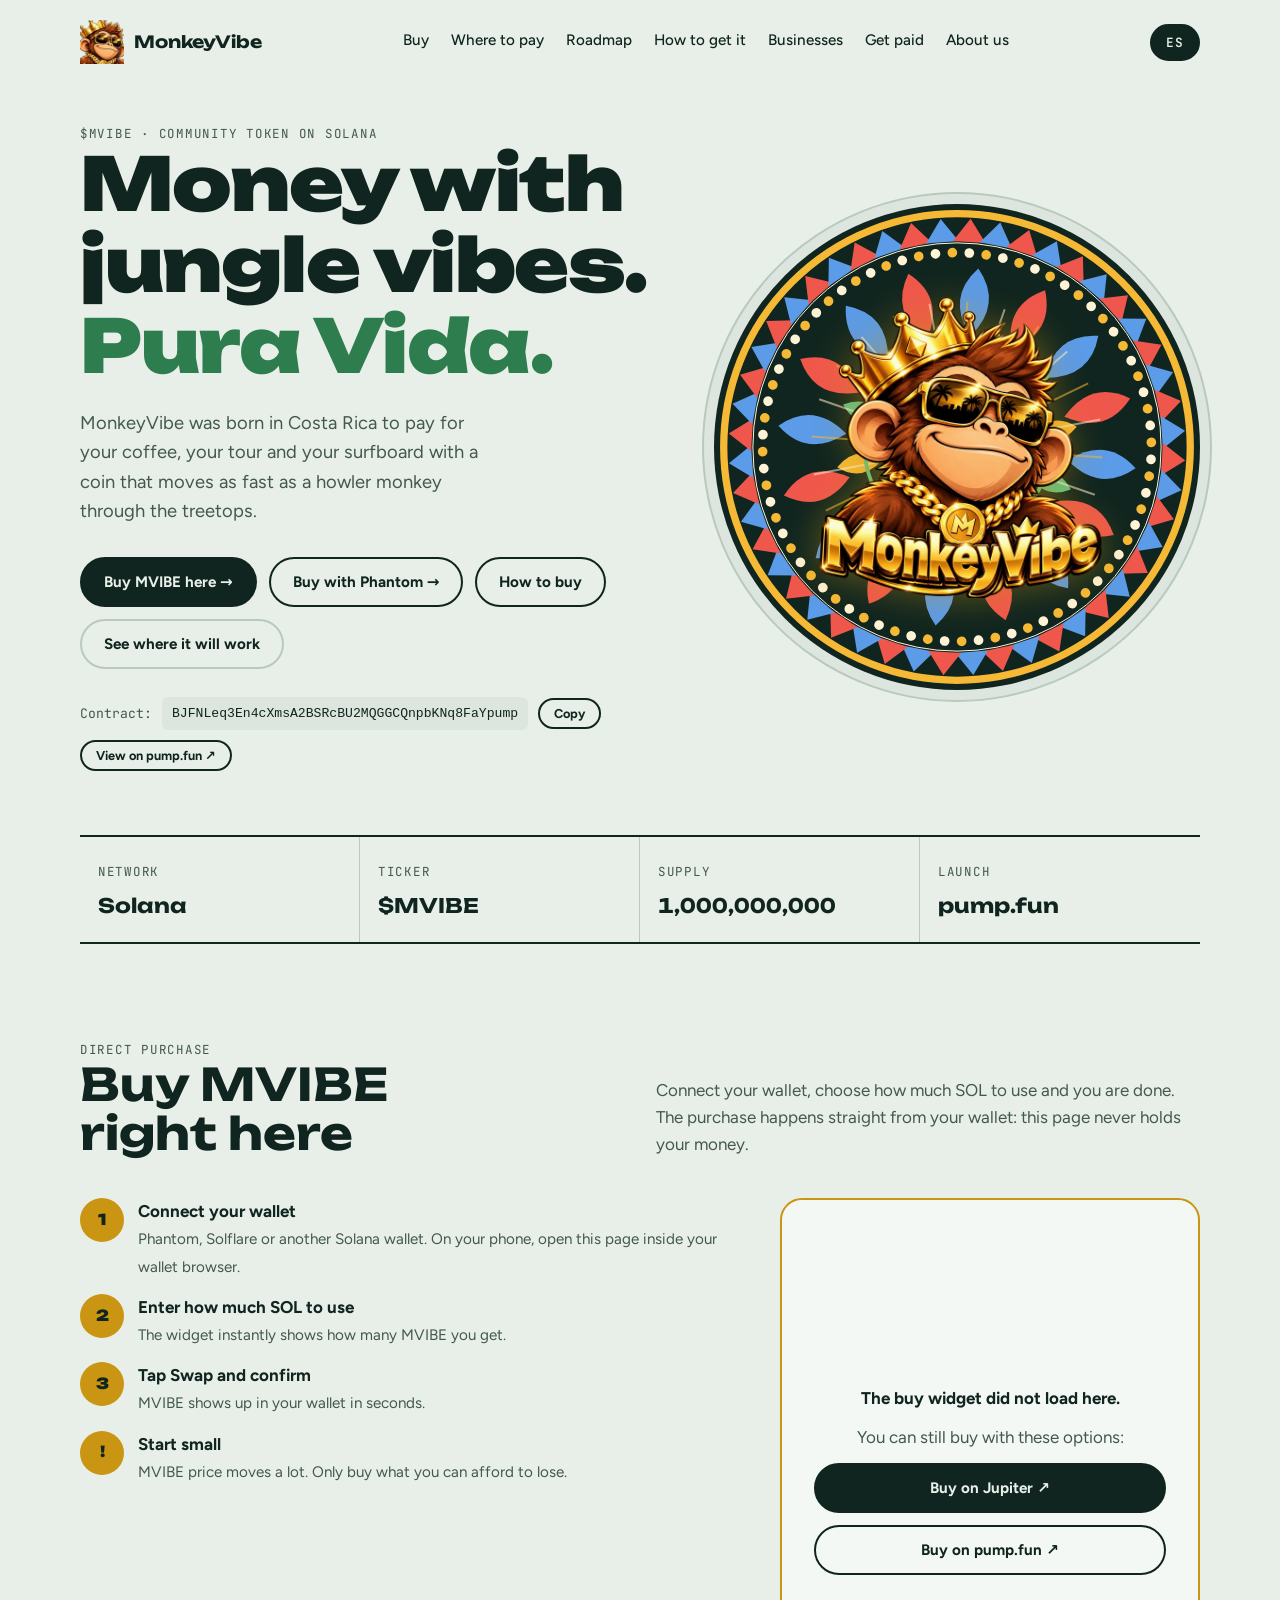
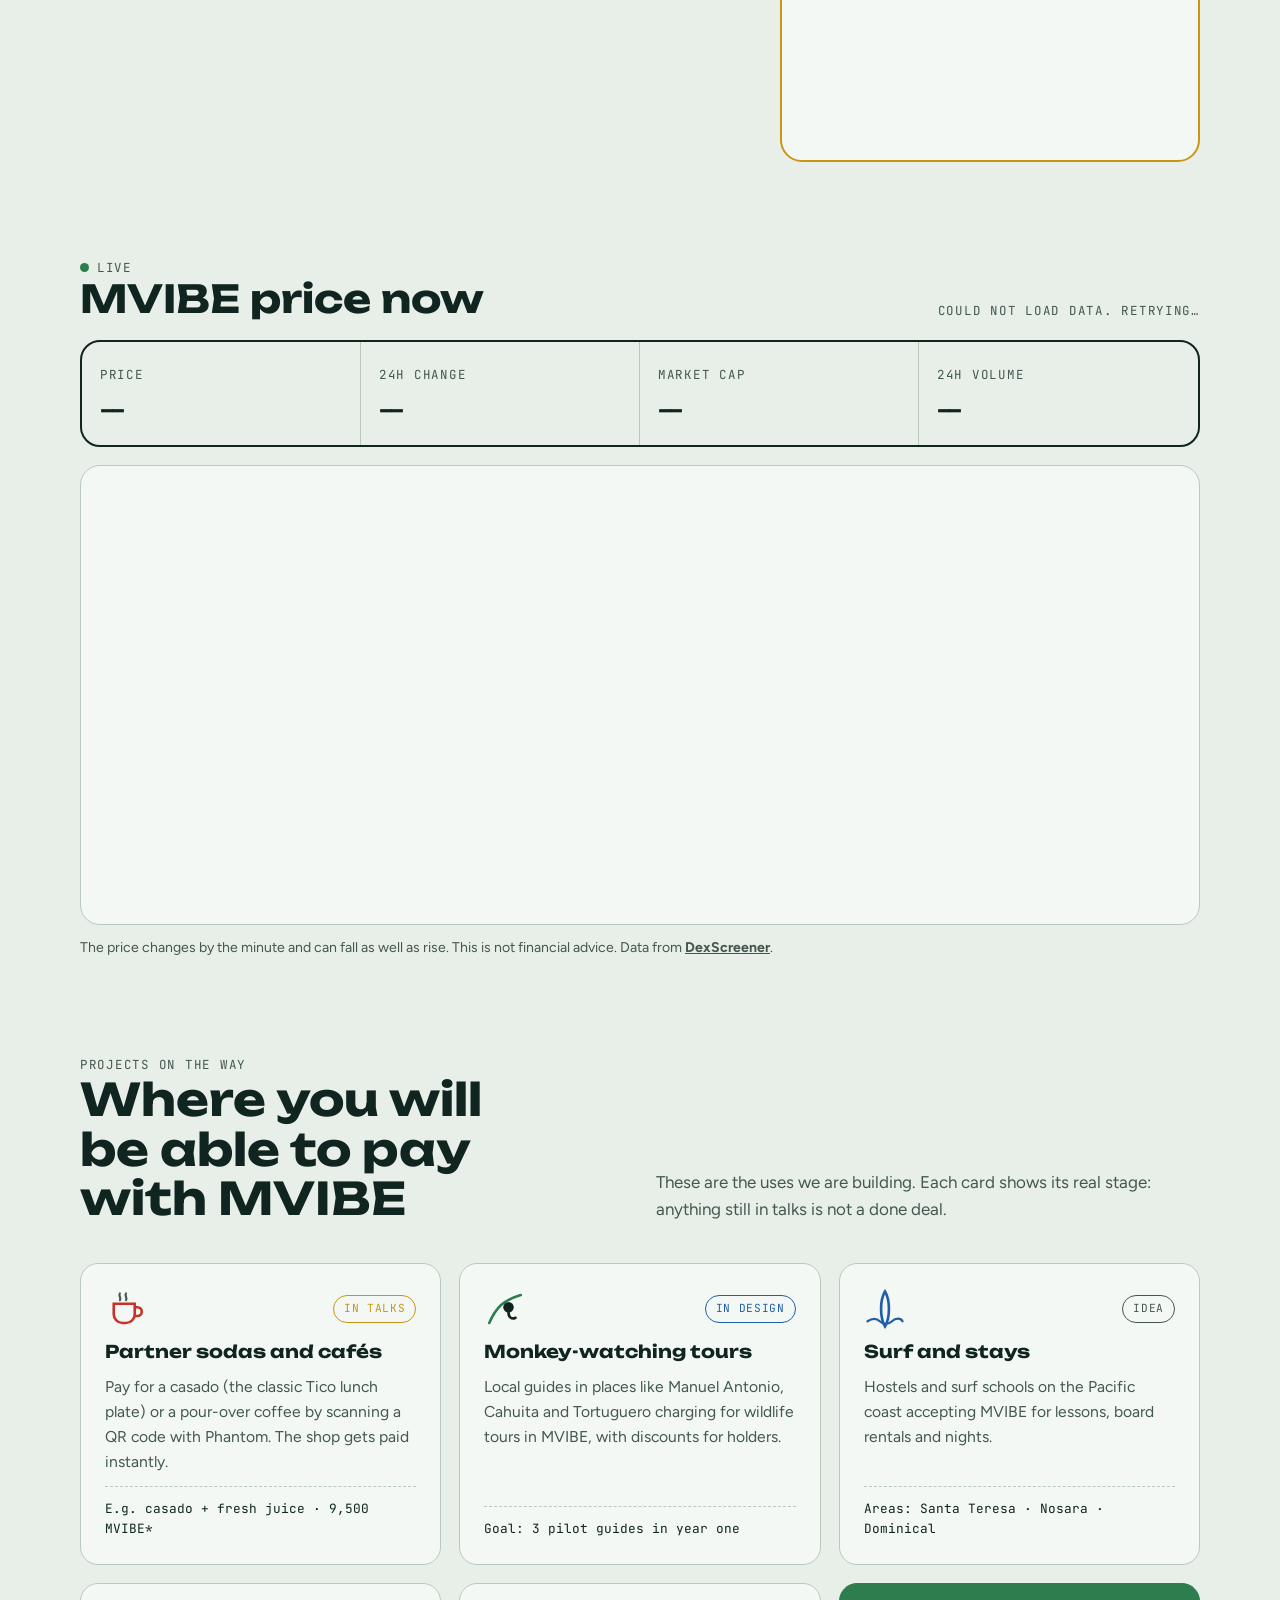
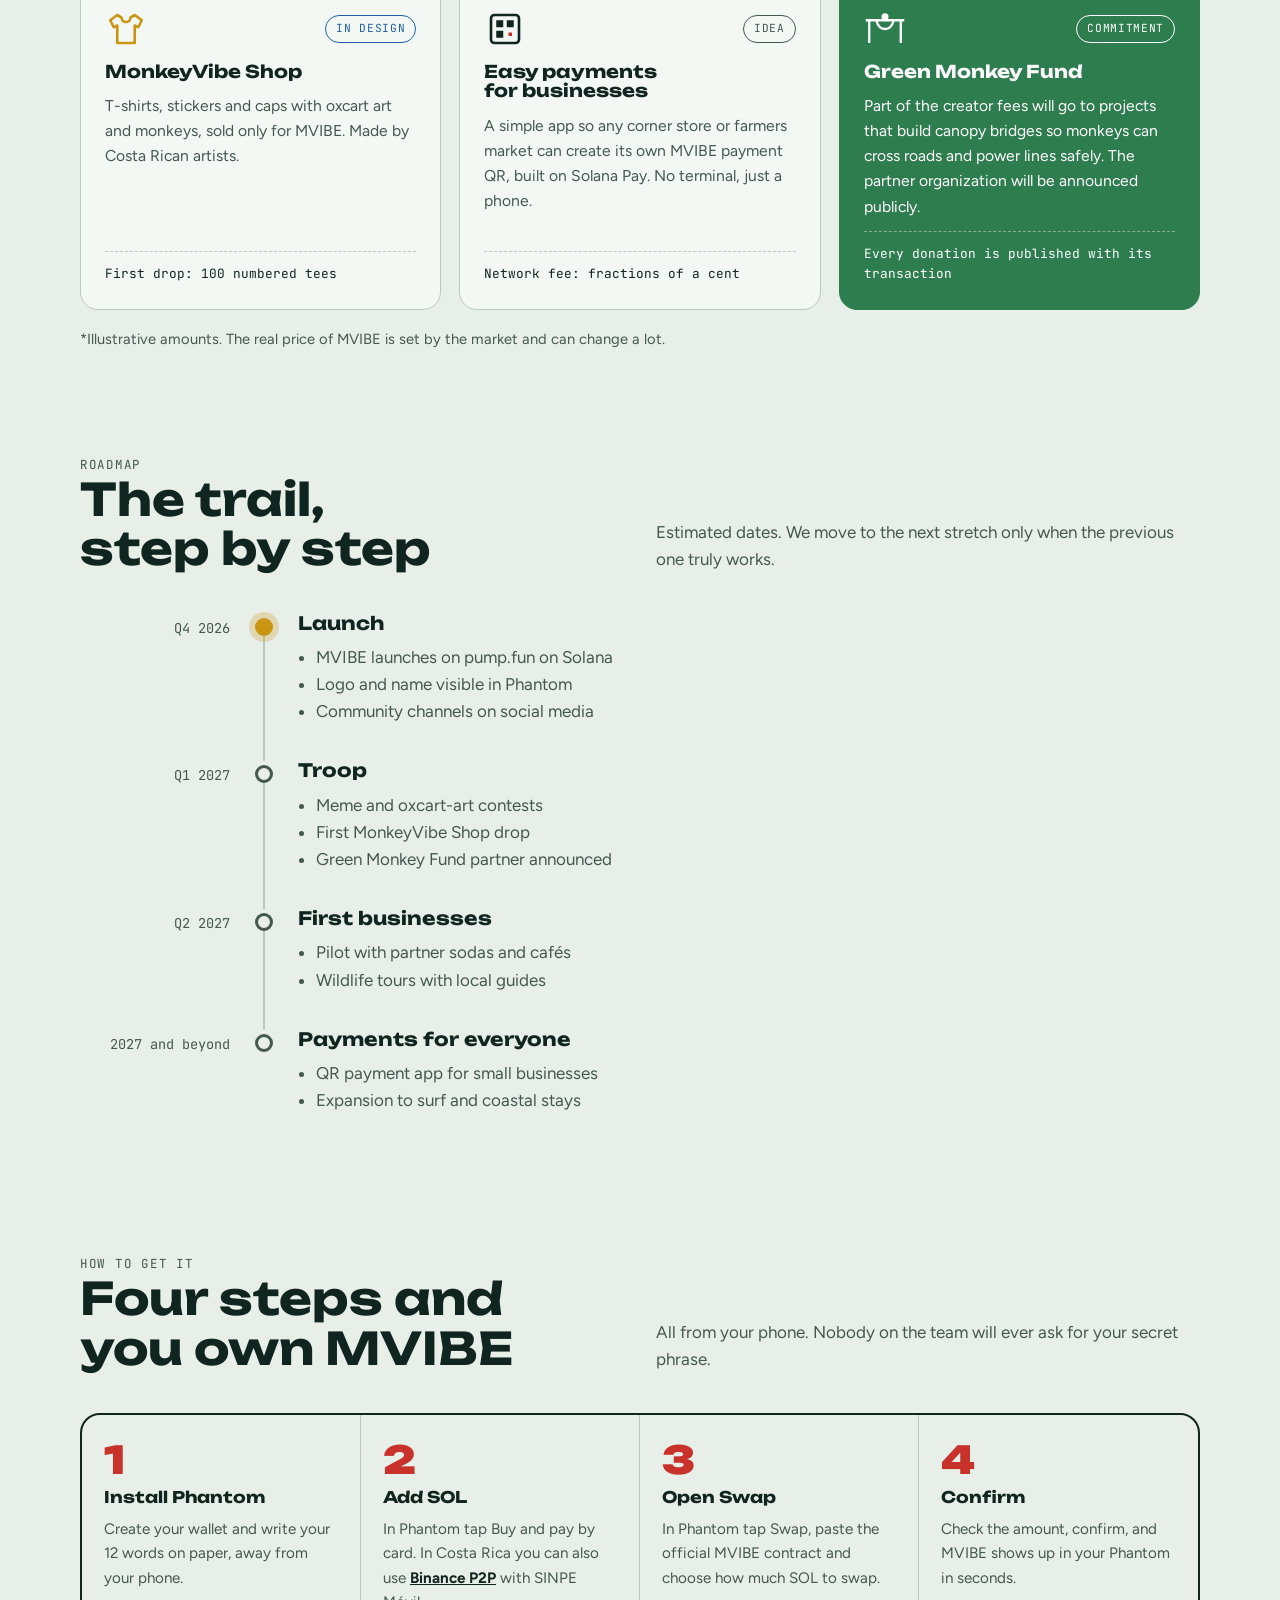
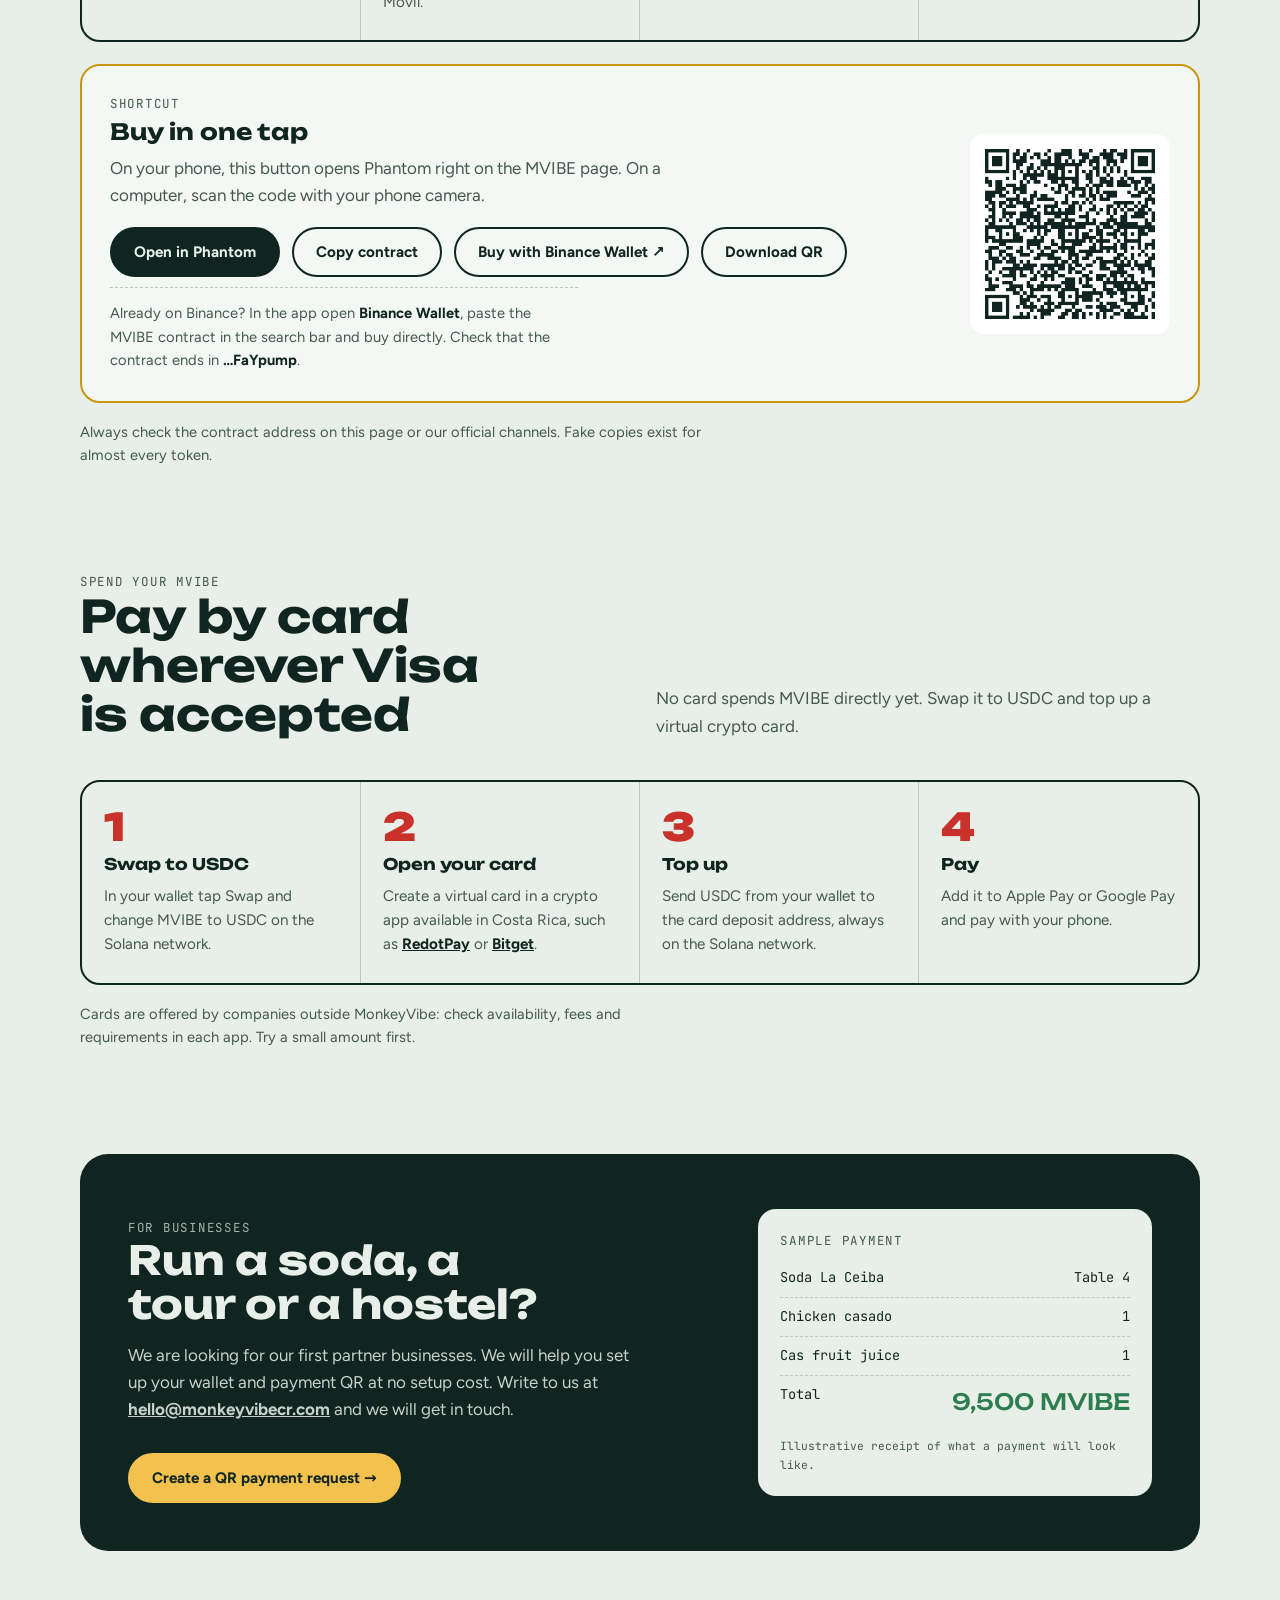
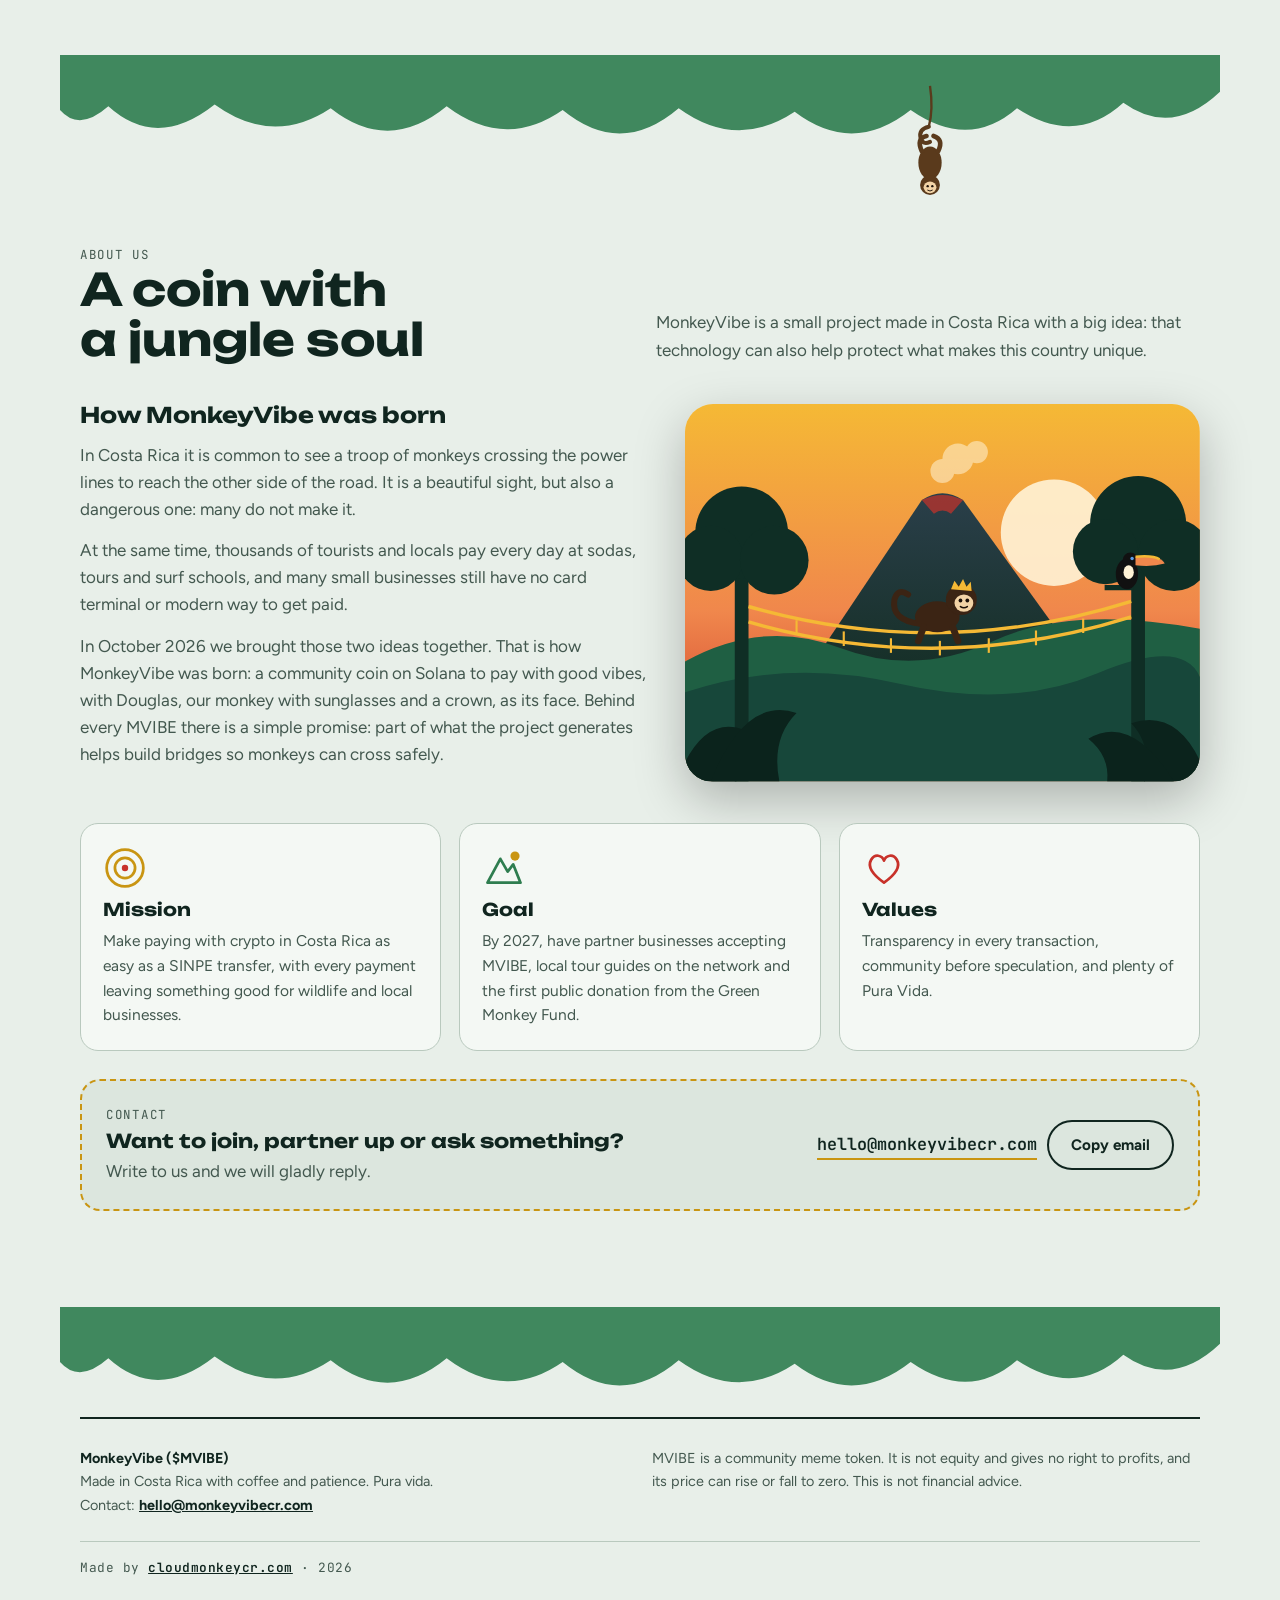
==== commit 9c84a56a: "Update index.html" ====
--- a/index.html
+++ b/index.html
@@ -32,6 +32,8 @@
   <link rel="stylesheet" href="/assets/css/sections/nosotros.css">
   <link rel="stylesheet" href="/assets/css/sections/footer.css">
   <script type="module" src="/src/main.js"></script>
+  <!-- Vercel Web Analytics (sin cookies). Script propio del dominio: compatible con la política de seguridad. -->
+  <script defer src="/_vercel/insights/script.js"></script>
 </head>
 <body>
   <div class="wrap" id="app">
--- a/assets/css/fonts.css
+++ b/assets/css/fonts.css
@@ -0,0 +1,9 @@
+/* Fuentes alojadas en el propio sitio: sin depender de Google y compatibles con la política de seguridad. */
+@font-face{font-family:"Unbounded";font-weight:500;font-display:swap;src:url("../fonts/unbounded-latin-500-normal.woff2") format("woff2")}
+@font-face{font-family:"Unbounded";font-weight:700;font-display:swap;src:url("../fonts/unbounded-latin-700-normal.woff2") format("woff2")}
+@font-face{font-family:"Unbounded";font-weight:900;font-display:swap;src:url("../fonts/unbounded-latin-900-normal.woff2") format("woff2")}
+@font-face{font-family:"Figtree";font-weight:400;font-display:swap;src:url("../fonts/figtree-latin-400-normal.woff2") format("woff2")}
+@font-face{font-family:"Figtree";font-weight:500;font-display:swap;src:url("../fonts/figtree-latin-500-normal.woff2") format("woff2")}
+@font-face{font-family:"Figtree";font-weight:700;font-display:swap;src:url("../fonts/figtree-latin-700-normal.woff2") format("woff2")}
+@font-face{font-family:"JetBrains Mono";font-weight:400;font-display:swap;src:url("../fonts/jetbrains-mono-latin-400-normal.woff2") format("woff2")}
+@font-face{font-family:"JetBrains Mono";font-weight:600;font-display:swap;src:url("../fonts/jetbrains-mono-latin-600-normal.woff2") format("woff2")}
--- a/assets/css/tokens.css
+++ b/assets/css/tokens.css
@@ -0,0 +1,22 @@
+/* Paleta y tipografía: claro (neblina de Monteverde) y oscuro (selva de noche). */
+:root{
+  --bg:#E8EFE9; --bg-2:#DCE6DE; --ink:#10251F; --ink-soft:#43584F; --line:#B9C9BE;
+  --rojo:#C8322A; --amarillo:#C99512; --azul:#1F5FA8; --verde:#2E7D4F; --card:#F4F8F4; --wheel-bg:#10251F;
+  --gold:#F2C14E;
+  --f-display:"Unbounded","Arial Black",system-ui,sans-serif;
+  --f-body:"Figtree",system-ui,-apple-system,"Segoe UI",sans-serif;
+  --f-mono:"JetBrains Mono",ui-monospace,Menlo,Consolas,monospace;
+  color-scheme:light;
+}
+@media (prefers-color-scheme: dark){
+  :root:not([data-theme="light"]){
+    --bg:#0D1F1A; --bg-2:#132A23; --ink:#E6EFE8; --ink-soft:#9DB3A7; --line:#28443A;
+    --rojo:#F0574C; --amarillo:#F2C14E; --azul:#5B9BE8; --verde:#5BC489; --card:#122822; --wheel-bg:#081512;
+    color-scheme:dark;
+  }
+}
+:root[data-theme="dark"]{
+  --bg:#0D1F1A; --bg-2:#132A23; --ink:#E6EFE8; --ink-soft:#9DB3A7; --line:#28443A;
+  --rojo:#F0574C; --amarillo:#F2C14E; --azul:#5B9BE8; --verde:#5BC489; --card:#122822; --wheel-bg:#081512;
+  color-scheme:dark;
+}
--- a/assets/css/base.css
+++ b/assets/css/base.css
@@ -0,0 +1,18 @@
+/* Base: reset, tipografía y estructura general. */
+*{box-sizing:border-box}
+html{padding-top:env(safe-area-inset-top,0px);padding-bottom:env(safe-area-inset-bottom,0px);scroll-behavior:smooth}
+@media (prefers-reduced-motion:reduce){html{scroll-behavior:auto}}
+body{margin:0;background:var(--bg);color:var(--ink);font-family:var(--f-body);font-size:17px;line-height:1.6;padding-inline:20px}
+img{max-width:100%}
+[hidden]{display:none!important}
+a{color:inherit}
+:focus-visible{outline:3px solid var(--amarillo);outline-offset:3px;border-radius:4px}
+h1,h2,h3{font-family:var(--f-display);text-wrap:balance;margin:0;line-height:1.1}
+p{margin:0}
+.wrap{max-width:1120px;margin-inline:auto}
+section{margin-bottom:104px;scroll-margin-top:16px}
+.noscript{padding:24px;border:2px solid var(--amarillo);border-radius:16px;margin:24px 0}
+@media (max-width:600px){
+  body{font-size:16px;padding-inline:16px}
+  section{margin-bottom:72px}
+}
--- a/assets/css/components.css
+++ b/assets/css/components.css
@@ -0,0 +1,28 @@
+/* Componentes reutilizables. */
+.eyebrow{font-family:var(--f-mono);font-size:.78rem;letter-spacing:.14em;text-transform:uppercase;color:var(--ink-soft)}
+.eyebrow.on-dark{color:inherit;opacity:.7}
+.btn{font:700 .95rem var(--f-body);padding:14px 22px;border-radius:999px;text-decoration:none;border:2px solid var(--ink);display:inline-flex;align-items:center;justify-content:center;gap:8px;cursor:pointer;background:transparent;color:var(--ink)}
+.btn.main{background:var(--ink);color:var(--bg)}
+.btn.ghost{border-color:var(--line)}
+.btn.gold{background:var(--gold);border-color:var(--gold);color:#10251F}
+.btn.sm{padding:6px 14px;font-size:.8rem}
+.btn:hover{transform:translateY(-1px)}
+@media (prefers-reduced-motion:reduce){.btn:hover{transform:none}}
+.cta{display:flex;gap:12px;flex-wrap:wrap;margin-top:30px}
+.chip{font-family:var(--f-mono);font-size:.7rem;letter-spacing:.06em;text-transform:uppercase;padding:4px 10px;border-radius:999px;white-space:nowrap;border:1.5px solid currentColor}
+.chip.dis{color:var(--azul)} .chip.con{color:var(--amarillo)} .chip.ide{color:var(--ink-soft)}
+.aviso{margin-top:18px;font-size:.92rem;color:var(--ink-soft);max-width:70ch}
+.sec-head{display:grid;grid-template-columns:1fr 1fr;gap:32px;align-items:end;margin-bottom:40px}
+.sec-head>*{min-width:0}
+.sec-head h2{font-size:clamp(1.8rem,4vw,2.8rem);font-weight:700}
+.sec-head p{color:var(--ink-soft);max-width:48ch}
+/* copa de selva con mono colgando */
+.canopy{position:relative;height:150px;margin:0 -20px 40px;color:var(--verde)}
+.canopy.flush{margin-bottom:0;height:110px}
+.canopy-leaves{position:absolute;inset:0 0 auto 0;width:100%;height:110px;fill:var(--verde);opacity:.9}
+.canopy .hang{position:absolute;top:30px;left:72%;width:70px;height:130px;color:#5a3a1c;transform-origin:50% 0;animation:swing 4s ease-in-out infinite}
+@keyframes swing{0%,100%{transform:rotate(-6deg)}50%{transform:rotate(6deg)}}
+@media (prefers-reduced-motion:reduce){.canopy .hang{animation:none}}
+@media (max-width:900px){.sec-head{grid-template-columns:1fr}}
+@media (max-width:760px){.canopy{height:120px;margin-inline:-16px}.canopy .hang{left:68%;width:56px;height:104px}}
+@media (max-width:600px){.cta .btn{flex:1 1 100%}.sec-head{margin-bottom:28px;gap:14px}}
--- a/assets/css/sections/nav.css
+++ b/assets/css/sections/nav.css
@@ -0,0 +1,23 @@
+.nav{display:flex;align-items:center;justify-content:space-between;gap:16px;padding-block:20px;flex-wrap:wrap}
+.brand{display:flex;align-items:center;gap:10px;font-family:var(--f-display);font-weight:700;font-size:1.05rem;text-decoration:none}
+.brand img{width:44px;height:44px}
+.navlinks{display:flex;gap:22px;flex-wrap:wrap;font-weight:500;font-size:.95rem}
+.navlinks a{text-decoration:none;border-bottom:2px solid transparent;padding-bottom:2px}
+.navlinks a:hover{border-color:var(--amarillo)}
+.lang{font:700 .8rem var(--f-mono);letter-spacing:.08em;padding:8px 14px;border-radius:999px;border:2px solid var(--ink);background:var(--ink);color:var(--bg);cursor:pointer}
+.burger{display:none;width:44px;height:44px;border-radius:12px;border:2px solid var(--ink);background:transparent;color:var(--ink);cursor:pointer;align-items:center;justify-content:center;padding:0}
+.burger span,.burger span::before,.burger span::after{display:block;width:20px;height:2px;background:currentColor;border-radius:2px;position:relative;transition:transform .2s}
+.burger span::before,.burger span::after{content:"";position:absolute;left:0}
+.burger span::before{top:-6px}.burger span::after{top:6px}
+.nav.open .burger span{background:transparent}
+.nav.open .burger span::before{transform:translateY(6px) rotate(45deg)}
+.nav.open .burger span::after{transform:translateY(-6px) rotate(-45deg)}
+@media (max-width:760px){
+  .nav{flex-wrap:nowrap;position:relative;gap:10px;padding-block:14px}
+  .brand{margin-right:auto}
+  .burger{display:inline-flex}
+  .navlinks{display:none;position:absolute;top:calc(100% - 4px);left:0;right:0;z-index:60;flex-direction:column;gap:0;padding:8px;background:var(--card);border:1px solid var(--line);border-radius:18px;box-shadow:0 18px 40px rgba(0,0,0,.35);font-size:1rem}
+  .nav.open .navlinks{display:flex}
+  .navlinks a{padding:13px 14px;border-bottom:1px solid var(--line)}
+  .navlinks a:last-child{border-bottom:0}
+}
--- a/assets/css/sections/hero.css
+++ b/assets/css/sections/hero.css
@@ -0,0 +1,30 @@
+.hero{display:grid;grid-template-columns:1.1fr .9fr;gap:40px;align-items:center;padding-block:40px 64px}
+.hero>*{min-width:0}
+.hero h1{font-size:clamp(2.3rem,6vw,4.6rem);font-weight:900;letter-spacing:-.02em}
+.hero h1 .pv{display:block;color:var(--verde)}
+.hero .lead{margin-top:22px;font-size:1.15rem;max-width:34ch;color:var(--ink-soft)}
+.ca{margin-top:28px;font-family:var(--f-mono);font-size:.82rem;color:var(--ink-soft);display:flex;gap:10px;align-items:center;flex-wrap:wrap}
+.ca code{background:var(--bg-2);padding:6px 10px;border-radius:6px;color:var(--ink);overflow-wrap:anywhere}
+.wheel{position:relative;aspect-ratio:1;max-width:100%;width:100%;border-radius:50%;background:var(--wheel-bg);box-shadow:0 0 0 10px var(--bg-2),0 0 0 12px var(--line)}
+.wheel canvas{width:100%;height:100%;display:block;border-radius:50%}
+.wheel .hub{position:absolute;inset:0;margin:auto;width:62%;height:62%;display:grid;place-items:center;filter:drop-shadow(0 0 18px color-mix(in srgb,var(--amarillo) 45%,transparent))}
+.wheel .hub img{width:100%;height:100%;display:block}
+.ficha{display:grid;grid-template-columns:repeat(4,1fr);border-block:2px solid var(--ink);margin-bottom:96px}
+.ficha div{padding:20px 18px;border-right:1px solid var(--line);min-width:0}
+.ficha div:last-child{border-right:0}
+.ficha b{display:block;font-family:var(--f-display);font-size:1.25rem;margin-top:6px;font-variant-numeric:tabular-nums;overflow-wrap:anywhere}
+@media (max-width:900px){
+  .hero{grid-template-columns:1fr}
+  .wheel{max-width:420px;margin-inline:auto}
+  .ficha{grid-template-columns:1fr 1fr}
+  .ficha div:nth-child(2){border-right:0}
+  .ficha div:nth-child(-n+2){border-bottom:1px solid var(--line)}
+}
+@media (max-width:600px){
+  .hero{padding-block:16px 48px;gap:36px}
+  .hero .lead{font-size:1.05rem}
+  .wheel{max-width:300px;box-shadow:0 0 0 6px var(--bg-2),0 0 0 8px var(--line)}
+  .ficha{margin-bottom:72px}
+  .ficha b{font-size:1rem}
+  .ficha div{padding:16px 12px}
+}
--- a/assets/css/sections/comprar.css
+++ b/assets/css/sections/comprar.css
@@ -0,0 +1,14 @@
+#comprar{margin-bottom:96px}
+.swapwrap{display:grid;grid-template-columns:1fr 420px;gap:32px;align-items:start}
+.swapwrap>*{min-width:0}
+.swapcard{background:var(--card);border:2px solid var(--amarillo);border-radius:22px;padding:10px;min-height:560px;position:relative;overflow:hidden}
+#jupiter-plugin{height:540px;width:100%}
+.swapfb{display:none;flex-direction:column;gap:12px;padding:22px;text-align:center;justify-content:center;min-height:540px}
+.swapfb.on{display:flex}
+.swapfb p{color:var(--ink-soft)}
+.swapsteps{list-style:none;padding:0;margin:0;display:grid;gap:14px}
+.swapsteps li{display:grid;grid-template-columns:44px 1fr;gap:14px;align-items:start}
+.swapsteps .n{width:44px;height:44px;border-radius:50%;background:var(--amarillo);color:#10251F;font-family:var(--f-display);font-weight:900;display:grid;place-items:center}
+.swapsteps b{display:block}
+.swapsteps span{color:var(--ink-soft);font-size:.95rem}
+@media (max-width:900px){.swapwrap{grid-template-columns:1fr}.swapcard{max-width:460px;width:100%;margin-inline:auto}}
--- a/assets/css/sections/precio.css
+++ b/assets/css/sections/precio.css
@@ -0,0 +1,17 @@
+.live{margin-bottom:96px}
+.live-head{display:flex;justify-content:space-between;align-items:end;gap:16px;flex-wrap:wrap;margin-bottom:20px}
+.live-head h2{font-size:clamp(1.6rem,3.6vw,2.4rem);font-weight:700}
+.live-grid{display:grid;grid-template-columns:repeat(4,1fr);border:2px solid var(--ink);border-radius:20px;overflow:hidden}
+.live-grid div{padding:18px;border-right:1px solid var(--line);min-width:0}
+.live-grid div:last-child{border-right:0}
+.live-grid b{display:block;font-family:var(--f-display);font-size:1.3rem;margin-top:6px;font-variant-numeric:tabular-nums;overflow-wrap:anywhere}
+.up{color:var(--verde)} .down{color:var(--rojo)}
+.dot-live{display:inline-block;width:9px;height:9px;border-radius:50%;background:var(--verde);margin-right:8px;animation:pulse 1.6s infinite}
+@keyframes pulse{50%{opacity:.25}}
+@media (prefers-reduced-motion:reduce){.dot-live{animation:none}}
+.chart{margin-top:18px;border-radius:20px;overflow:hidden;border:1px solid var(--line);background:var(--card);height:460px}
+.chart iframe{width:100%;height:100%;border:0;display:block}
+.live-note{margin-top:12px;font-size:.88rem;color:var(--ink-soft)}
+.live-note a{font-weight:700}
+@media (max-width:900px){.live-grid{grid-template-columns:1fr 1fr}.live-grid div:nth-child(2){border-right:0}.live-grid div:nth-child(-n+2){border-bottom:1px solid var(--line)}}
+@media (max-width:600px){.chart{height:380px}.live-grid b{font-size:1.05rem}.live{margin-bottom:72px}}
--- a/assets/css/sections/usos.css
+++ b/assets/css/sections/usos.css
@@ -0,0 +1,12 @@
+.usos{display:grid;grid-template-columns:repeat(3,1fr);gap:18px}
+.uso{background:var(--card);border:1px solid var(--line);border-radius:18px;padding:24px;display:flex;flex-direction:column;gap:12px;min-width:0}
+.uso .top{display:flex;justify-content:space-between;align-items:center;gap:10px}
+.uso svg{width:42px;height:42px;flex:none}
+.uso h3{font-size:1.1rem;font-weight:700}
+.uso p{color:var(--ink-soft);font-size:.98rem}
+.uso .ej{margin-top:auto;font-family:var(--f-mono);font-size:.8rem;color:var(--ink);border-top:1px dashed var(--line);padding-top:12px}
+.uso.verde{background:var(--verde);border-color:var(--verde);color:#fff}
+.uso.verde p,.uso.verde .ej{color:#fff;border-color:rgba(255,255,255,.4)}
+.uso.verde .chip{color:#fff}
+@media (max-width:900px){.usos{grid-template-columns:1fr 1fr}}
+@media (max-width:600px){.usos{grid-template-columns:1fr}.uso{padding:20px}}
--- a/assets/css/sections/ruta.css
+++ b/assets/css/sections/ruta.css
@@ -0,0 +1,16 @@
+.ruta{display:grid}
+.paso{display:grid;grid-template-columns:150px 28px 1fr;gap:20px;padding-bottom:36px}
+.paso>*{min-width:0}
+.paso .when{font-family:var(--f-mono);font-size:.85rem;color:var(--ink-soft);text-align:right;padding-top:4px}
+.paso .dot{position:relative;display:flex;justify-content:center}
+.paso .dot::before{content:"";position:absolute;top:10px;bottom:-36px;width:2px;background:var(--line)}
+.paso:last-child .dot::before{display:none}
+.paso .dot span{position:relative;width:18px;height:18px;border-radius:50%;background:var(--bg);border:3px solid var(--ink-soft);margin-top:4px}
+.paso.now .dot span{background:var(--amarillo);border-color:var(--amarillo);box-shadow:0 0 0 6px color-mix(in srgb,var(--amarillo) 25%,transparent)}
+.paso h3{font-size:1.15rem;font-weight:700}
+.paso ul{margin:10px 0 0;padding-left:18px;color:var(--ink-soft)}
+@media (max-width:600px){
+  .paso{grid-template-columns:22px 1fr;gap:14px}
+  .paso .when{grid-column:2;text-align:left;padding:0;order:-1}
+  .paso .dot{grid-row:1 / span 2;grid-column:1}
+}
--- a/assets/css/sections/como.css
+++ b/assets/css/sections/como.css
@@ -0,0 +1,28 @@
+/* Pasos numerados (Cómo conseguirla y Tarjeta) + recuadro de compra rápida. */
+.como{display:grid;grid-template-columns:repeat(4,1fr);border:2px solid var(--ink);border-radius:20px;overflow:hidden}
+.step{padding:26px 22px;border-right:1px solid var(--line);display:flex;flex-direction:column;gap:10px;min-width:0}
+.step:last-child{border-right:0}
+.step .n{font-family:var(--f-display);font-weight:900;font-size:2.4rem;color:var(--rojo);line-height:1}
+.step h3{font-size:1rem}
+.step p{font-size:.95rem;color:var(--ink-soft)}
+.step p a{color:var(--ink);font-weight:700}
+.buybox{margin-top:22px;display:grid;grid-template-columns:1fr auto;gap:32px;align-items:center;background:var(--card);border:2px solid var(--amarillo);border-radius:20px;padding:28px}
+.buybox>*{min-width:0}
+.buybox h3{font-size:1.4rem;margin-top:6px}
+.buy-txt>p:not(.eyebrow){color:var(--ink-soft);margin-top:10px;max-width:52ch}
+.buybox .cta{margin-top:18px}
+.binote{font-size:.92rem;margin-top:14px;padding-top:14px;border-top:1px dashed var(--line)}
+.binote b{color:var(--ink)}
+.qr-img{width:200px;height:200px;border-radius:14px;background:#fff;padding:8px}
+@media (max-width:900px){
+  .como{grid-template-columns:1fr 1fr}
+  .step:nth-child(2){border-right:0}
+  .step:nth-child(-n+2){border-bottom:1px solid var(--line)}
+}
+@media (max-width:600px){
+  .como{grid-template-columns:1fr}
+  .step{border-right:0;border-bottom:1px solid var(--line)}
+  .step:last-child{border-bottom:0}
+  .buybox{grid-template-columns:1fr;padding:20px;gap:20px}
+  .qr-img{justify-self:center;width:180px;height:180px}
+}
--- a/assets/css/sections/comercios.css
+++ b/assets/css/sections/comercios.css
@@ -0,0 +1,13 @@
+.comercio{background:var(--ink);color:var(--bg);border-radius:28px;padding:48px;display:grid;grid-template-columns:1.2fr .8fr;gap:40px;align-items:center}
+.comercio>*{min-width:0}
+.comercio h2{font-size:clamp(1.7rem,3.6vw,2.5rem)}
+.comercio p{margin-top:16px;opacity:.85;max-width:46ch}
+.comercio p a{color:inherit;font-weight:700}
+.qr{background:var(--bg);color:var(--ink);border-radius:18px;padding:22px;font-family:var(--f-mono);font-size:.85rem}
+.qr .eyebrow{margin-bottom:8px}
+.qr .row{display:flex;justify-content:space-between;gap:12px;padding-block:8px;border-bottom:1px dashed var(--line)}
+.qr .row:last-of-type{border-bottom:0}
+.qr .tot{font-family:var(--f-display);font-size:1.4rem;color:var(--verde)}
+.qr small{display:block;margin-top:10px;color:var(--ink-soft)}
+@media (max-width:900px){.comercio{grid-template-columns:1fr}}
+@media (max-width:600px){.comercio{padding:28px;border-radius:20px}.qr .row{font-size:.8rem}.qr .tot{font-size:1.15rem}}
--- a/assets/css/sections/nosotros.css
+++ b/assets/css/sections/nosotros.css
@@ -0,0 +1,18 @@
+#nosotros{margin-bottom:96px}
+.story{display:grid;grid-template-columns:1.05fr .95fr;gap:36px;align-items:center}
+.story>*{min-width:0}
+.story-text h3{font-size:1.35rem;margin-bottom:14px}
+.story-text p{color:var(--ink-soft);margin-bottom:14px;max-width:62ch}
+.scene{width:100%;height:auto;display:block;border-radius:28px;box-shadow:0 18px 50px rgba(0,0,0,.25)}
+.mvo{display:grid;grid-template-columns:repeat(3,1fr);gap:18px;margin-top:40px}
+.mvo-card{background:var(--card);border:1px solid var(--line);border-radius:18px;padding:22px;display:flex;flex-direction:column;gap:10px;min-width:0}
+.mvo-card svg{width:44px;height:44px}
+.mvo-card h3{font-size:1.1rem}
+.mvo-card p{color:var(--ink-soft);font-size:.97rem}
+.contacto{margin-top:28px;display:grid;grid-template-columns:1fr auto;gap:20px;align-items:center;background:var(--bg-2);border:2px dashed var(--amarillo);border-radius:20px;padding:24px}
+.contacto>*{min-width:0}
+.contacto h3{font-size:1.2rem;margin-top:6px}
+.contacto p:not(.eyebrow){color:var(--ink-soft);margin-top:6px}
+.mail{display:flex;gap:10px;flex-wrap:wrap;align-items:center}
+.mailaddr{font-family:var(--f-mono);font-weight:600;font-size:1.05rem;color:var(--ink);text-decoration:none;border-bottom:2px solid var(--amarillo);overflow-wrap:anywhere}
+@media (max-width:900px){.story,.mvo,.contacto{grid-template-columns:1fr}}
--- a/assets/css/sections/footer.css
+++ b/assets/css/sections/footer.css
@@ -0,0 +1,7 @@
+.footer{border-top:2px solid var(--ink);padding-block:28px 48px;display:grid;grid-template-columns:1fr 1fr;gap:24px;font-size:.9rem;color:var(--ink-soft)}
+.footer>*{min-width:0}
+.footer strong{color:var(--ink)}
+.foot-mail a{color:var(--ink);font-weight:700}
+.credit{grid-column:1 / -1;padding-top:16px;border-top:1px solid var(--line);font-family:var(--f-mono);font-size:.8rem;letter-spacing:.04em}
+.credit a{color:var(--ink);font-weight:600}
+@media (max-width:900px){.footer{grid-template-columns:1fr}}
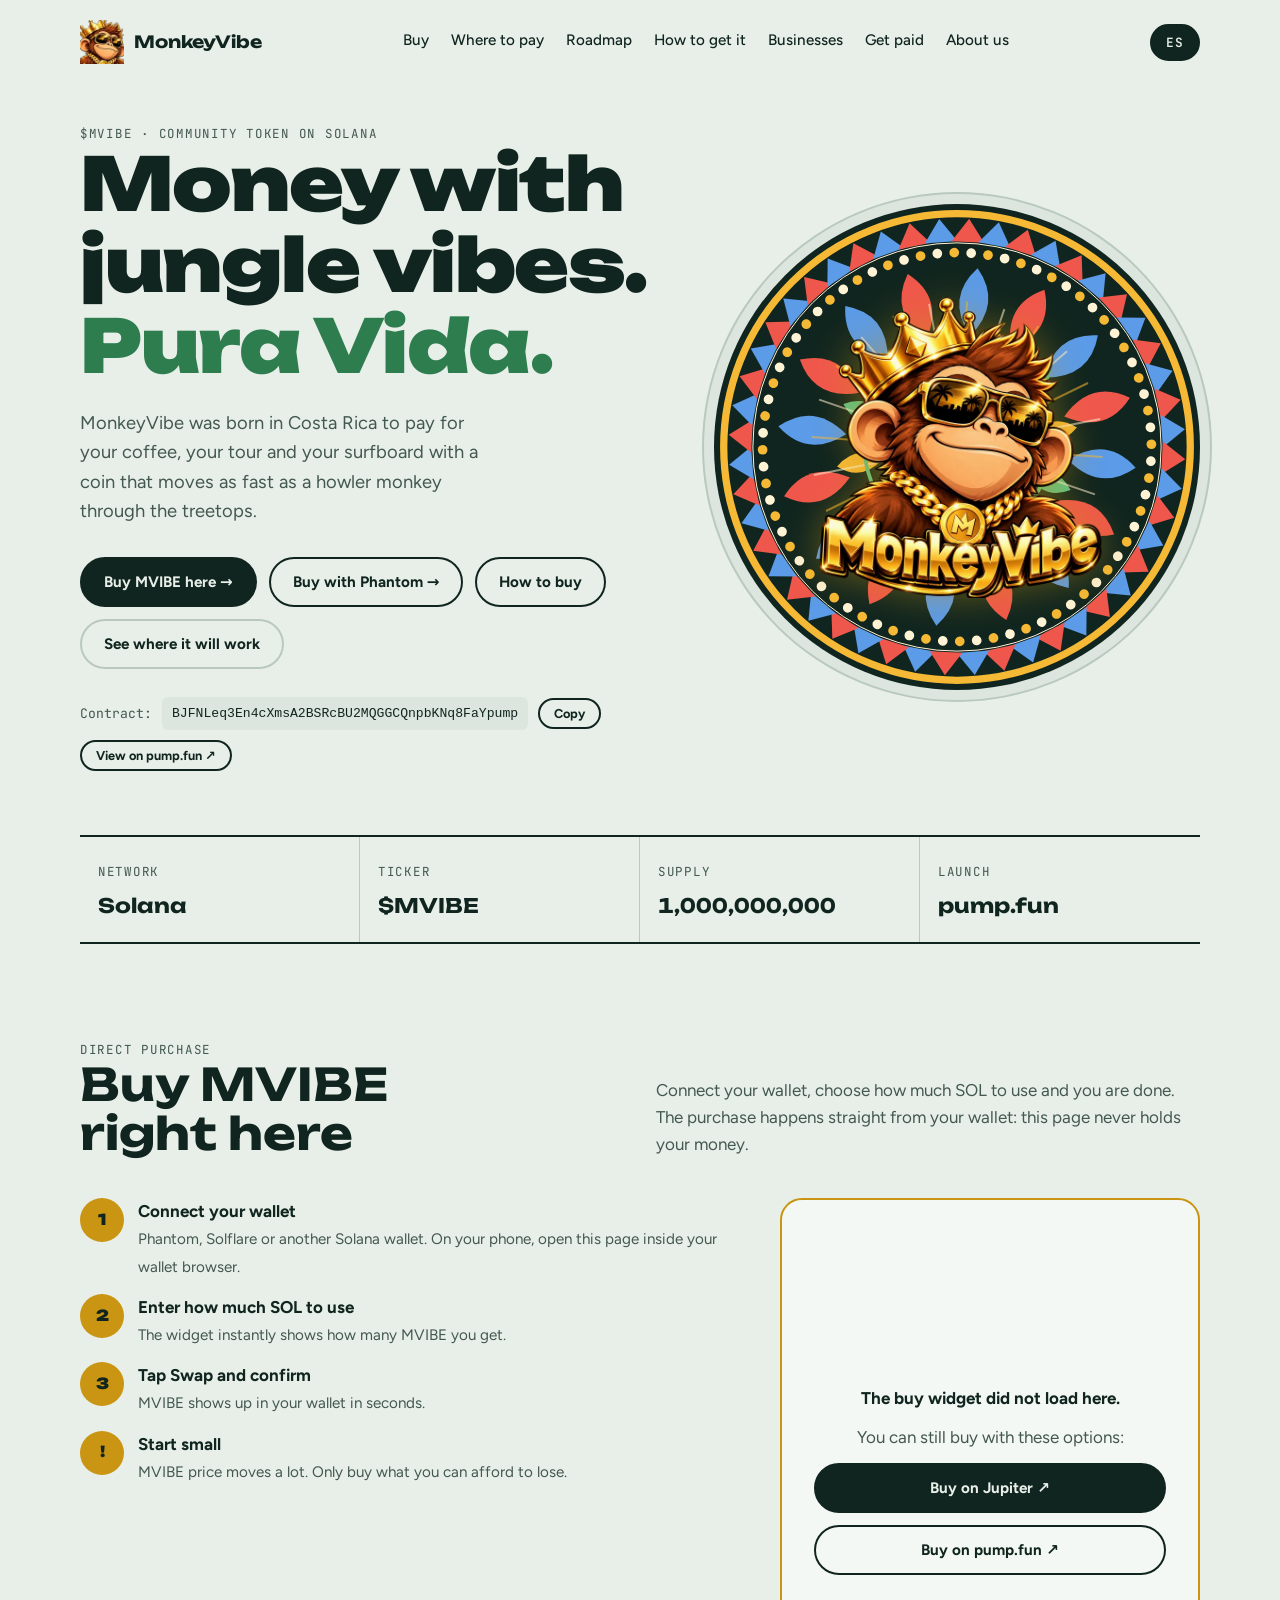
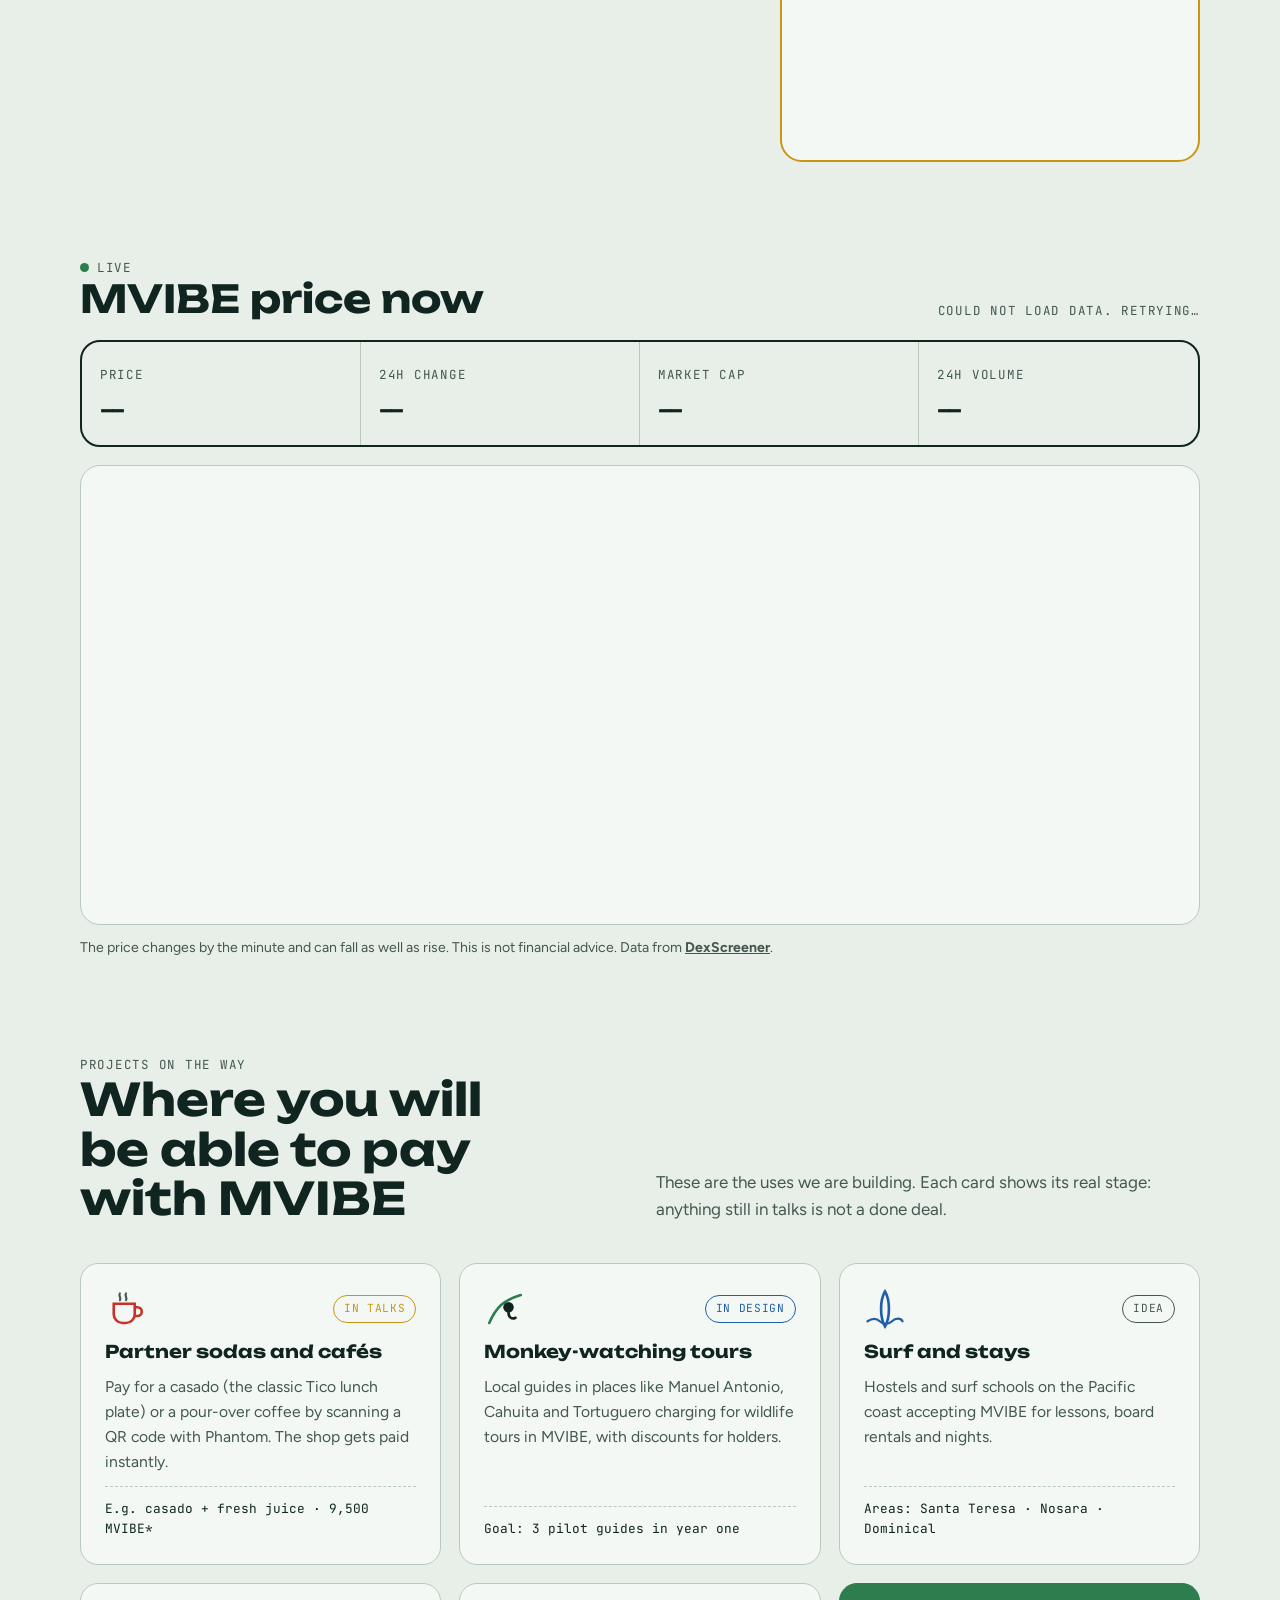
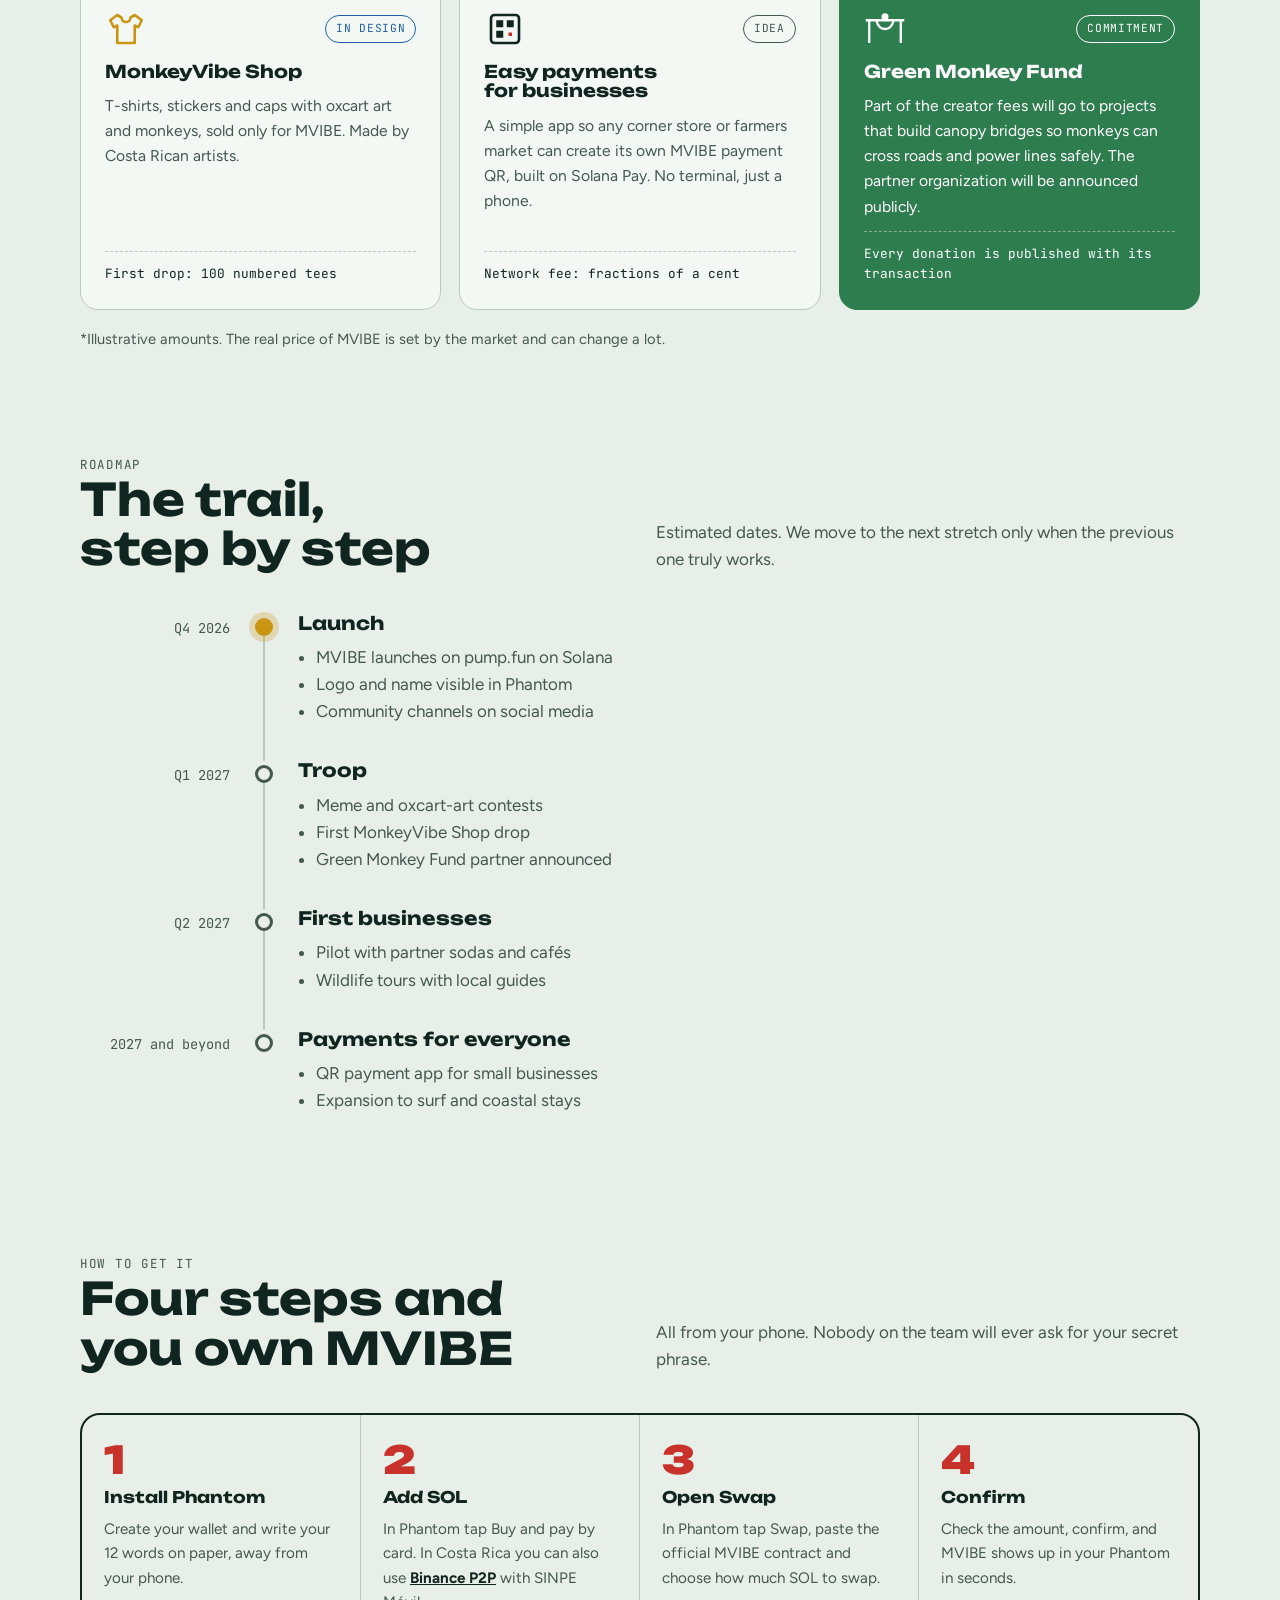
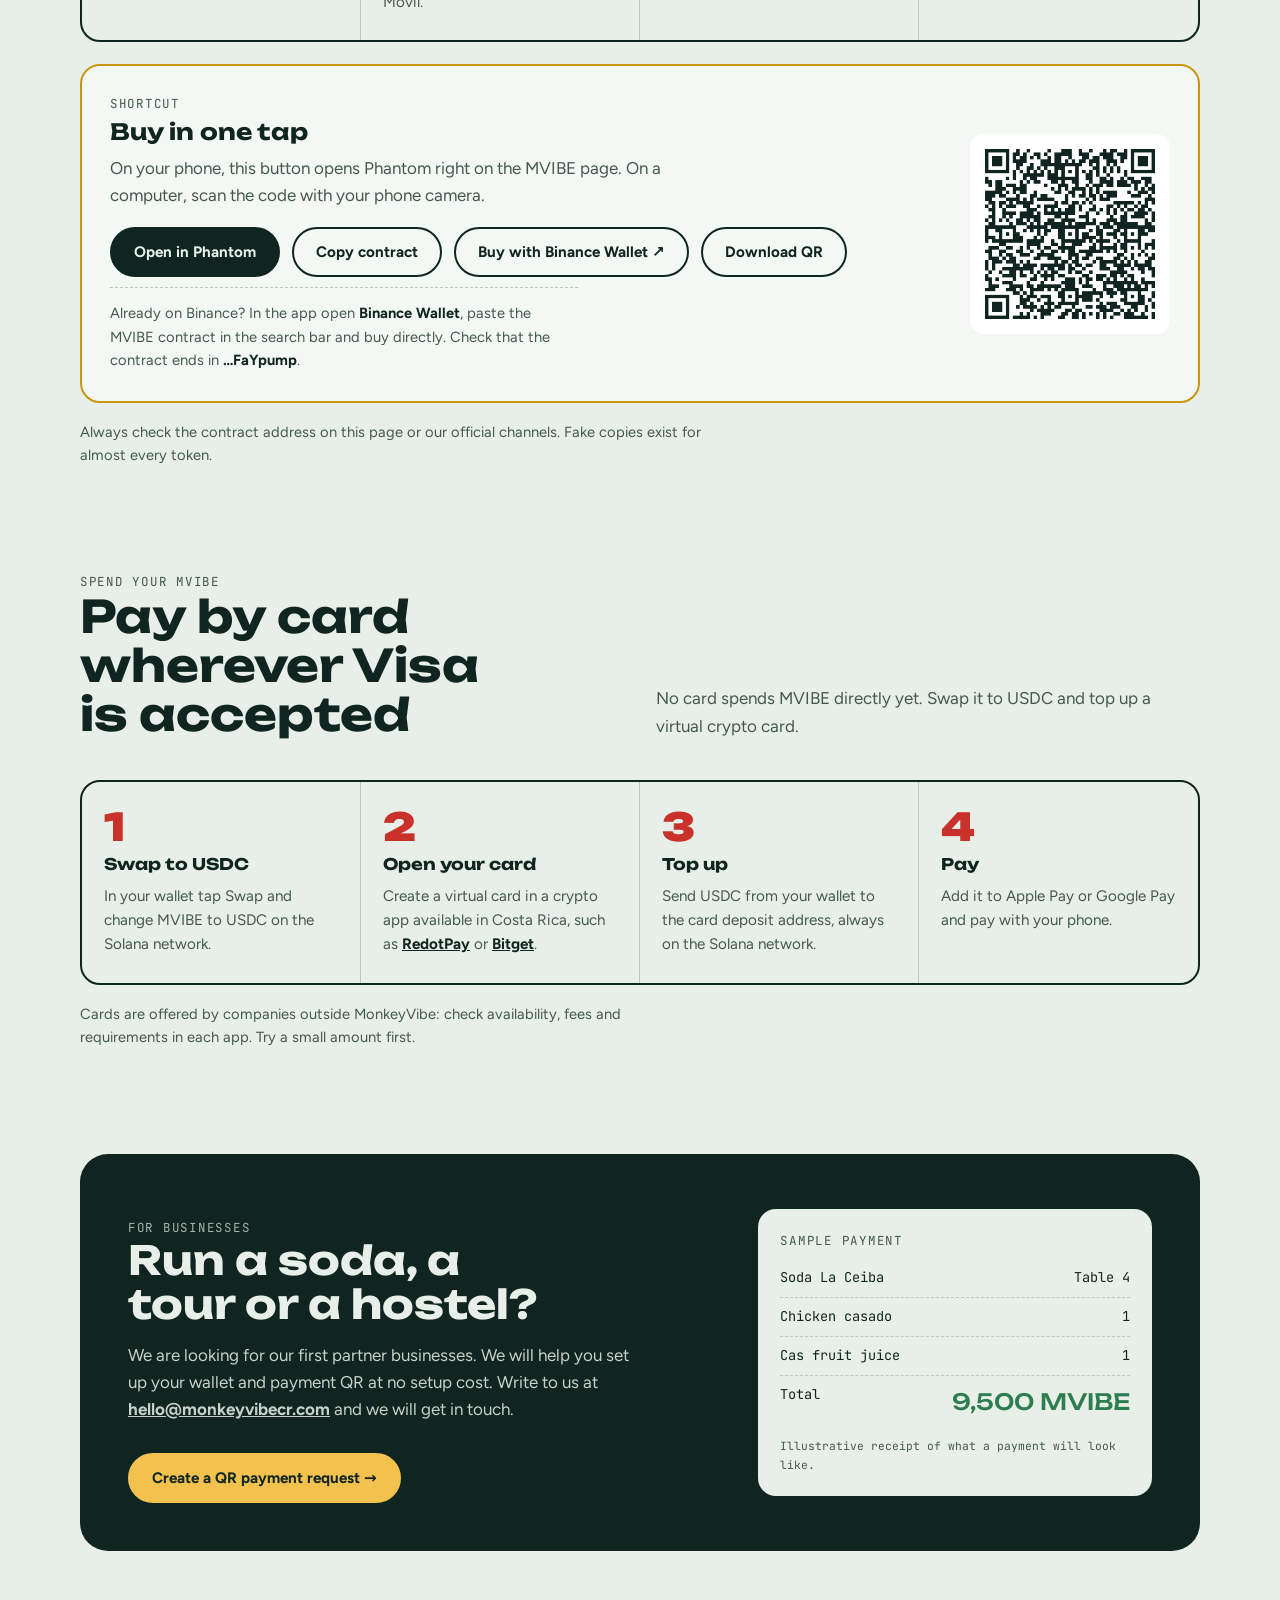
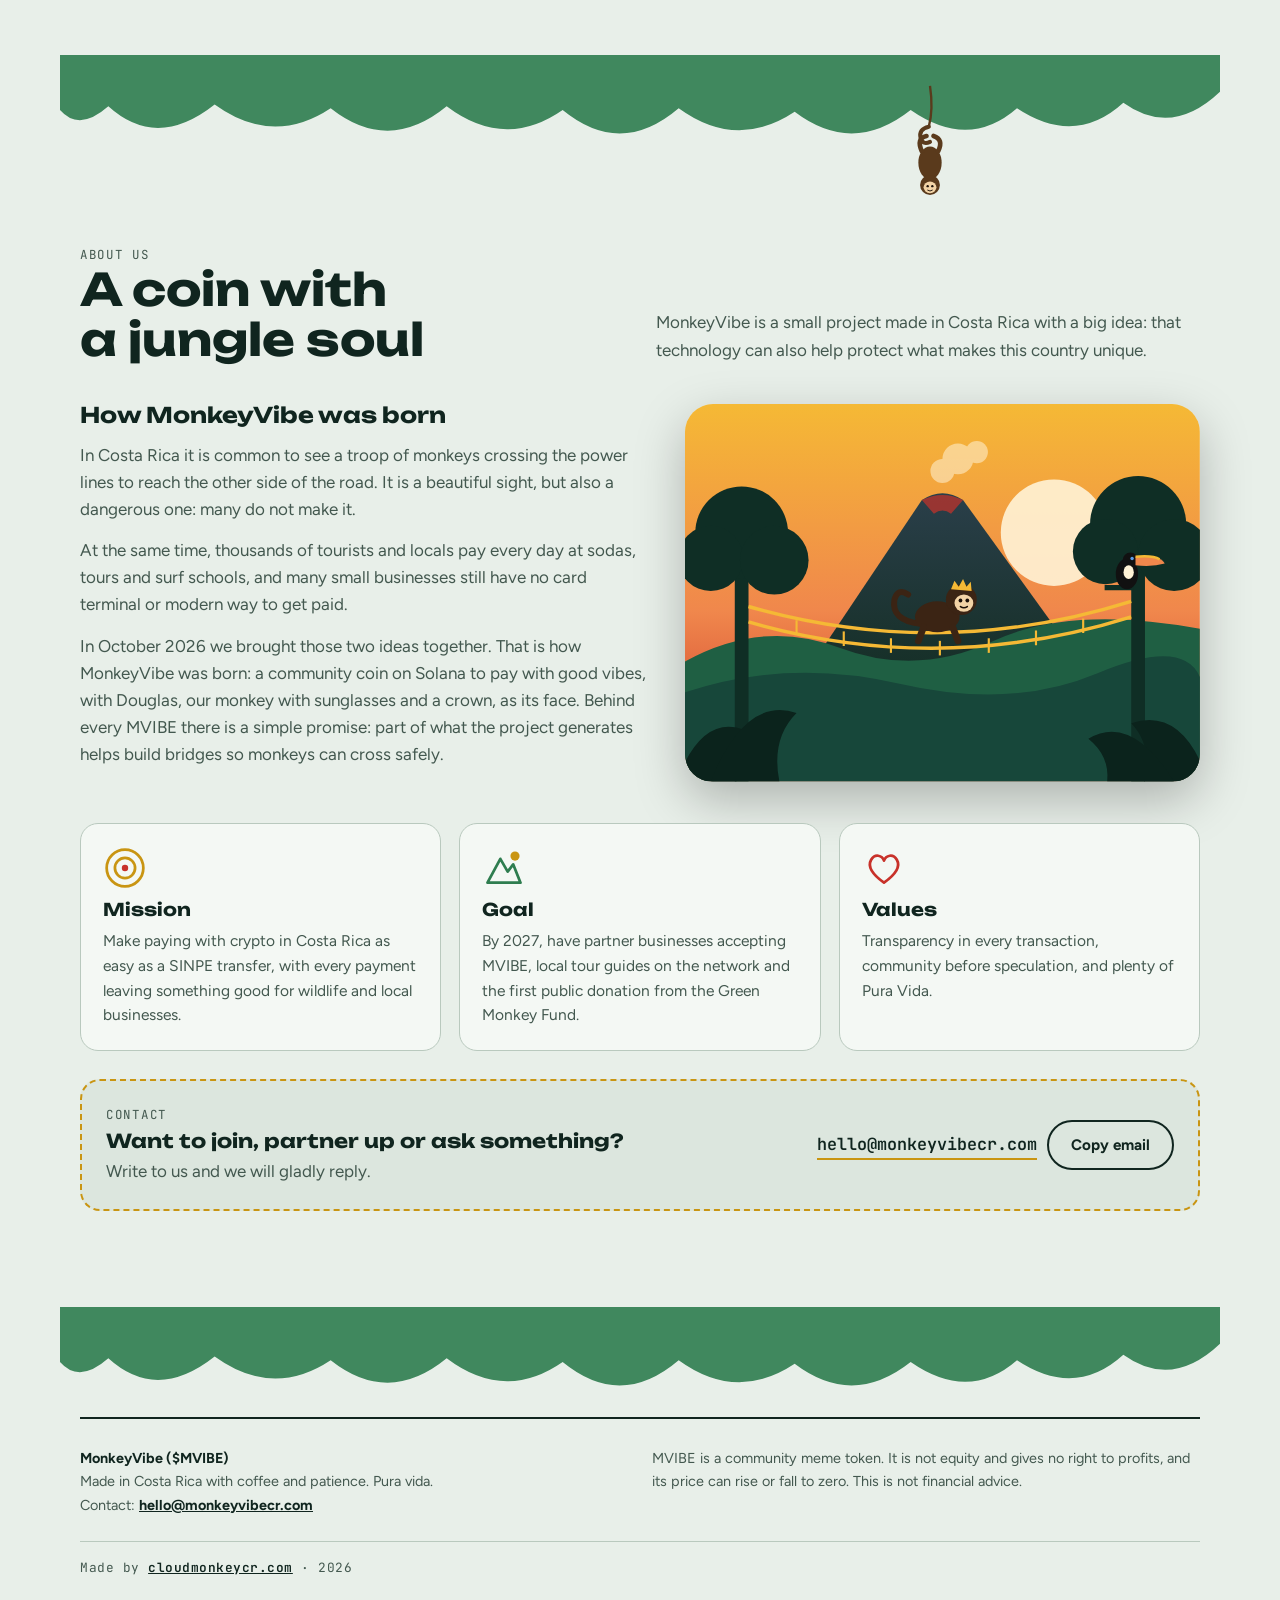
==== commit 18e086e4: "actualización" ====
--- a/index.html
+++ b/index.html
@@ -25,11 +25,13 @@
   <link rel="stylesheet" href="/assets/css/sections/hero.css">
   <link rel="stylesheet" href="/assets/css/sections/comprar.css">
   <link rel="stylesheet" href="/assets/css/sections/precio.css">
+  <link rel="stylesheet" href="/assets/css/sections/transparencia.css">
   <link rel="stylesheet" href="/assets/css/sections/usos.css">
   <link rel="stylesheet" href="/assets/css/sections/ruta.css">
   <link rel="stylesheet" href="/assets/css/sections/como.css">
   <link rel="stylesheet" href="/assets/css/sections/comercios.css">
   <link rel="stylesheet" href="/assets/css/sections/nosotros.css">
+  <link rel="stylesheet" href="/assets/css/sections/faq.css">
   <link rel="stylesheet" href="/assets/css/sections/footer.css">
   <script type="module" src="/src/main.js"></script>
   <!-- Vercel Web Analytics (sin cookies). Script propio del dominio: compatible con la política de seguridad. -->
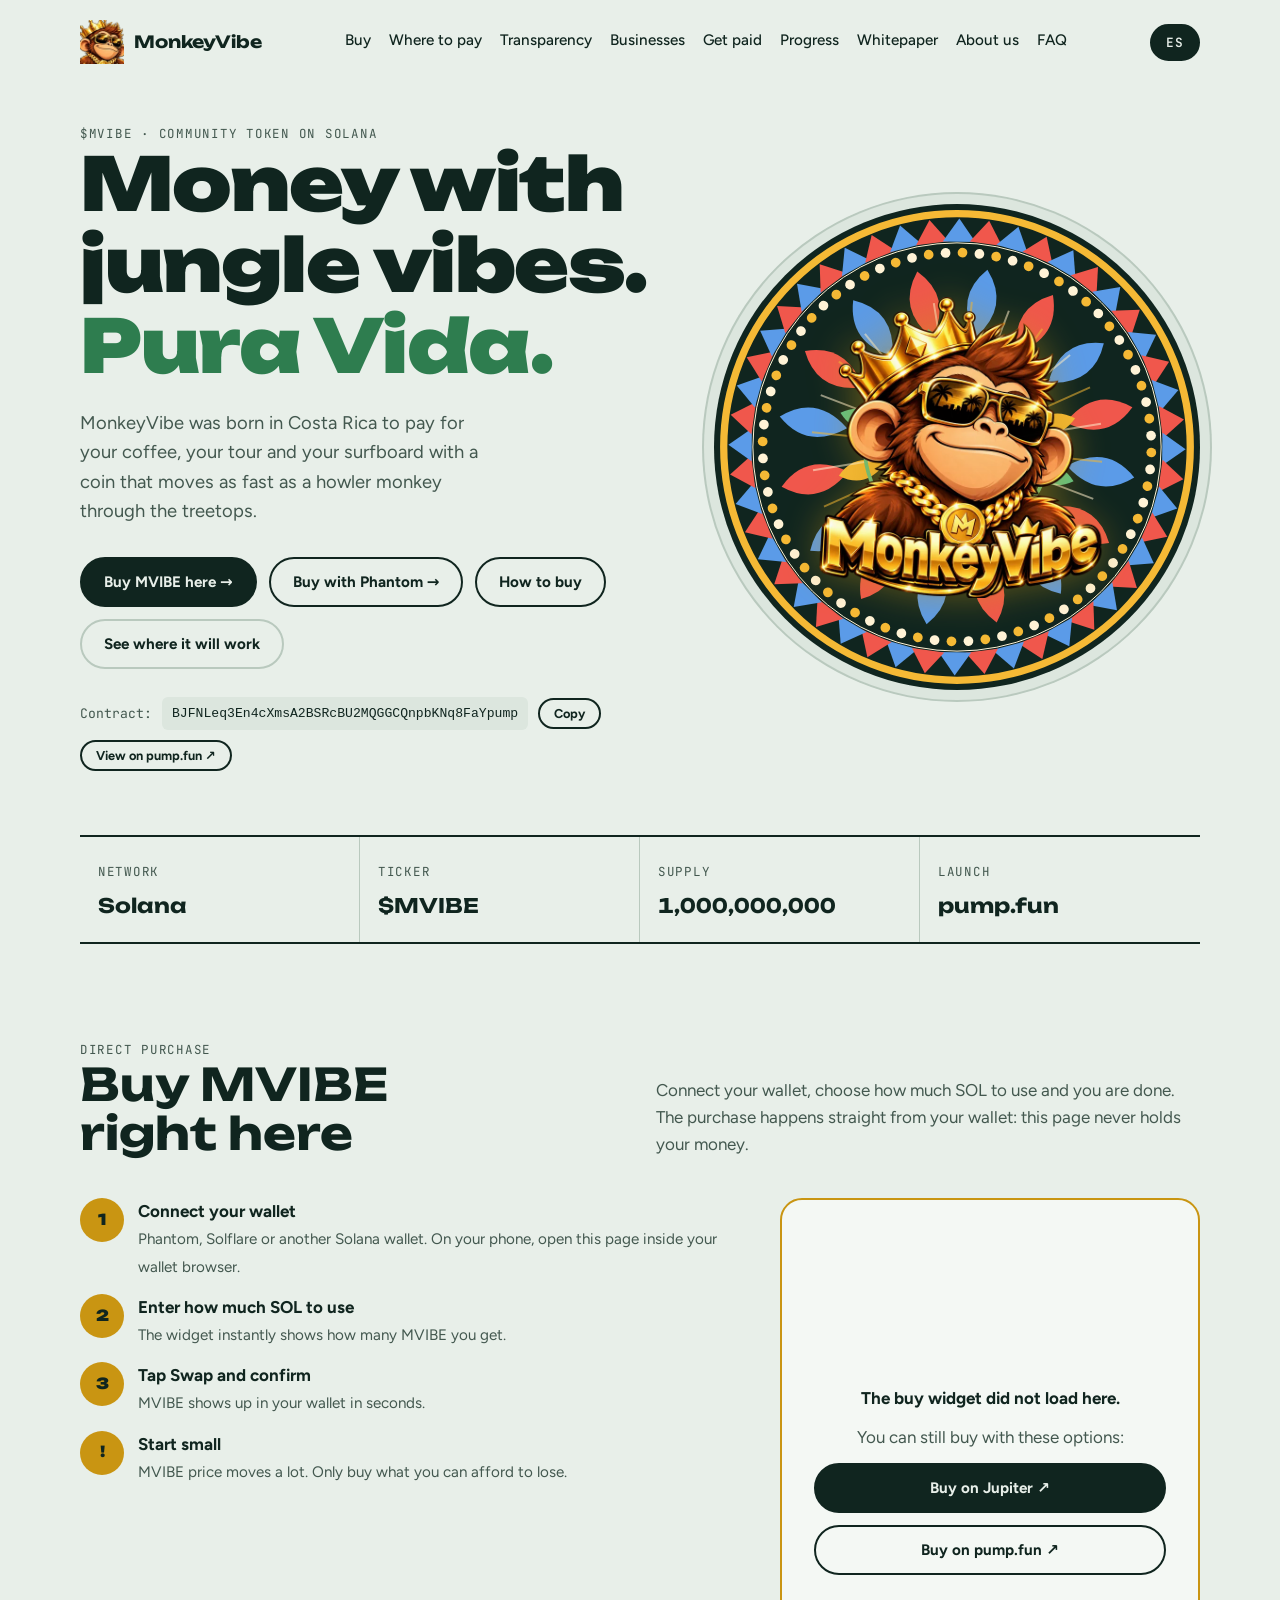
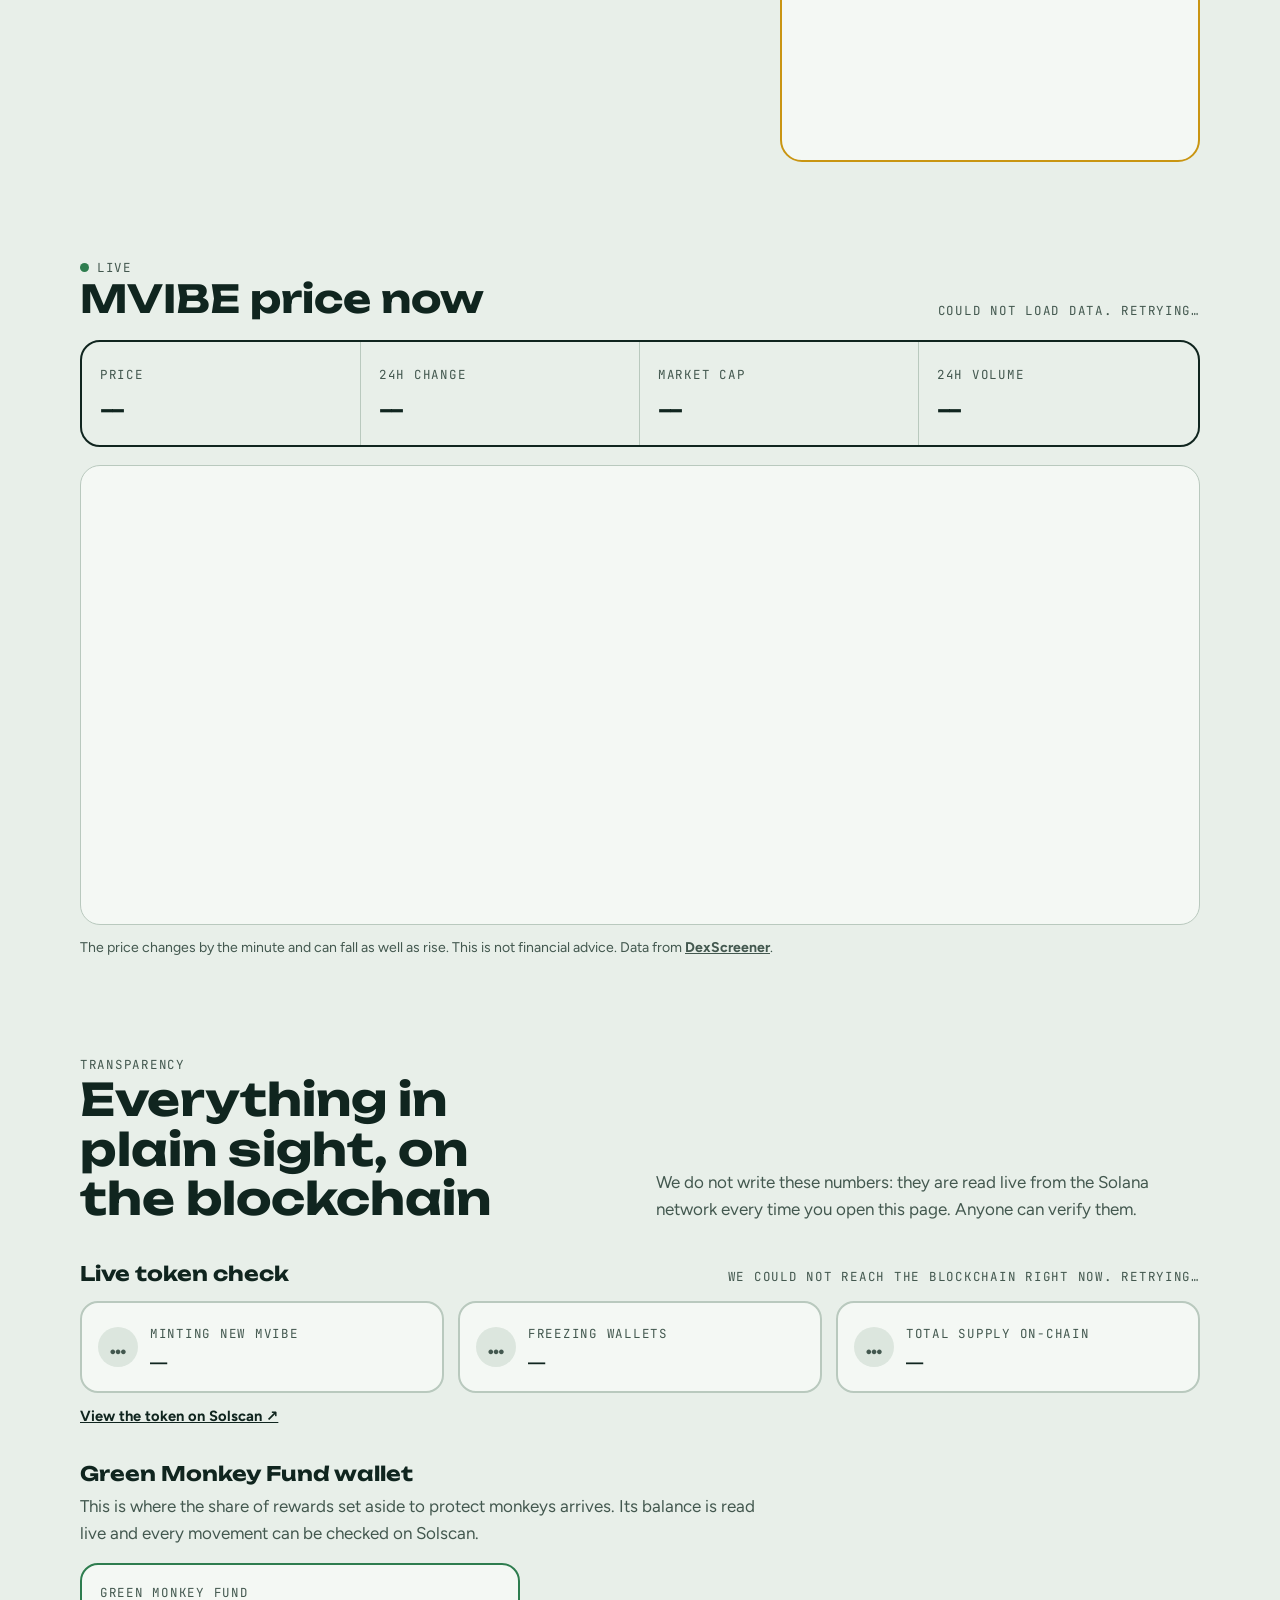
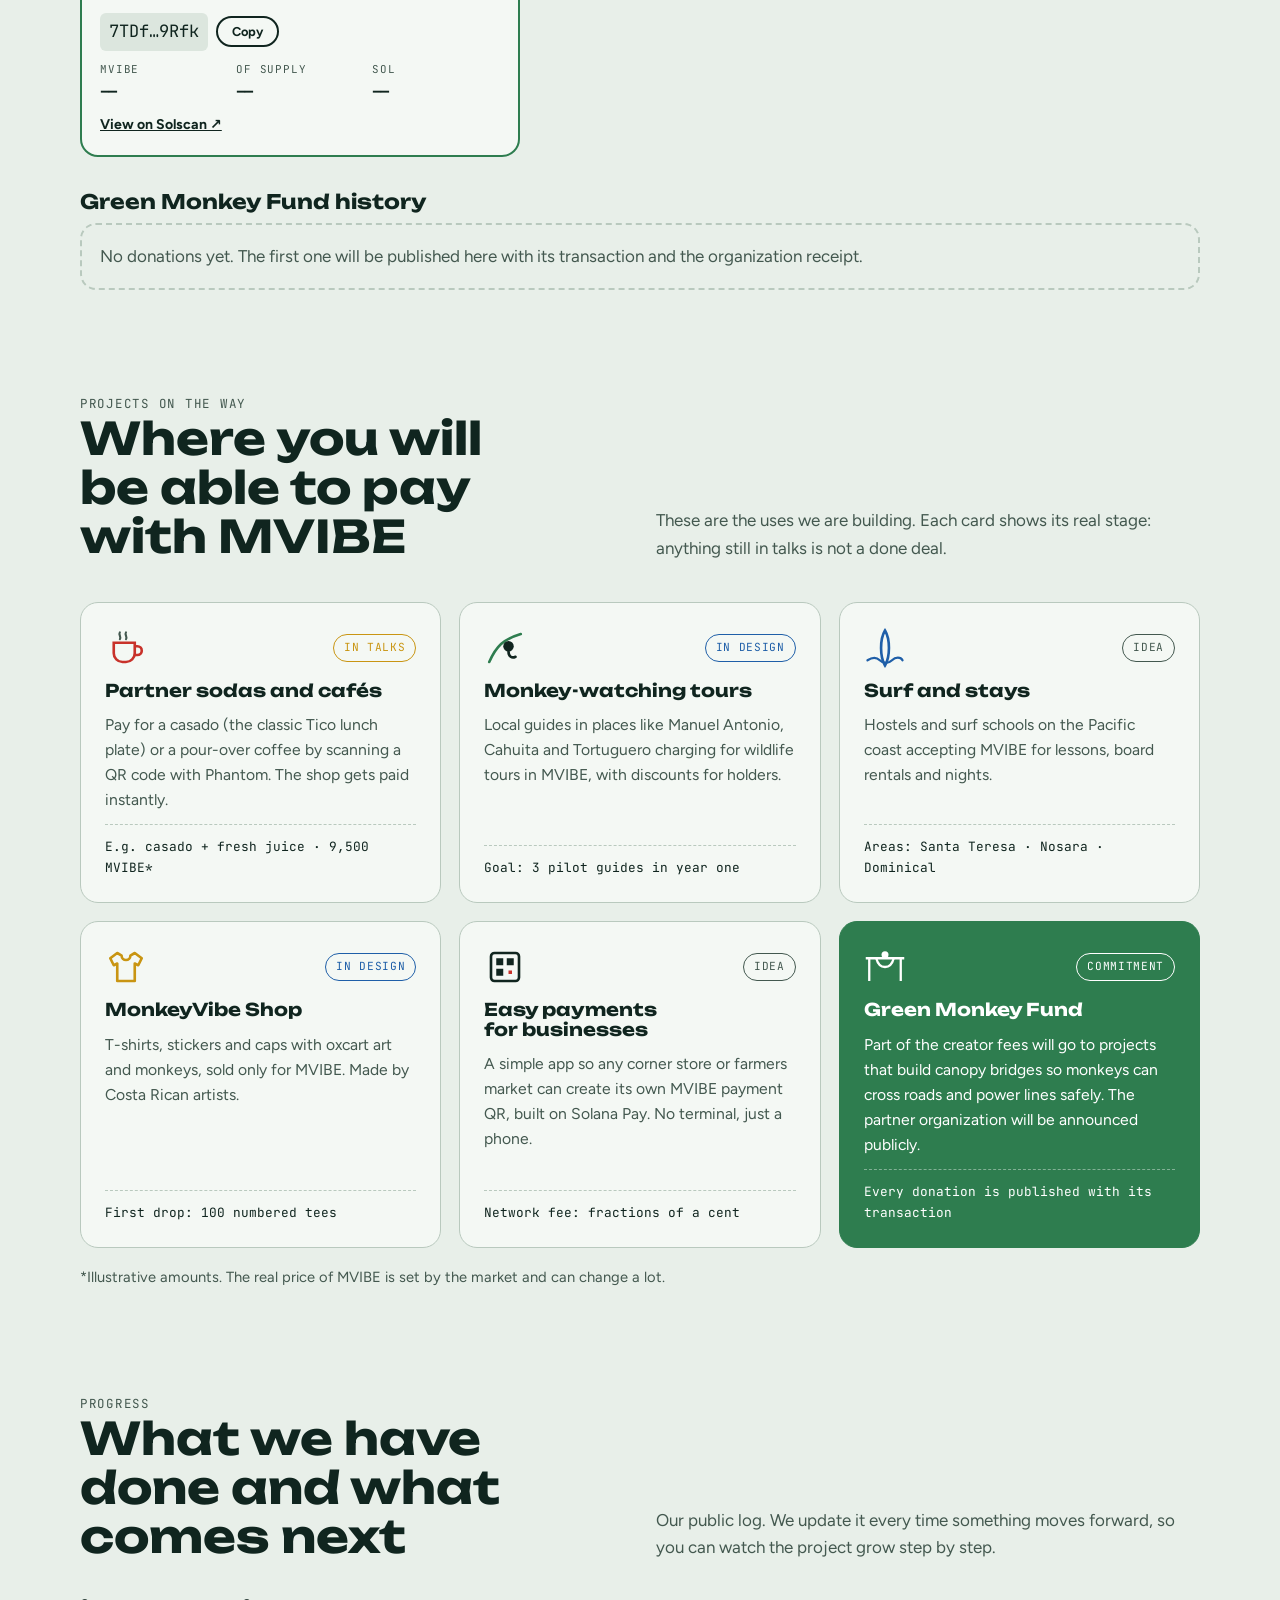
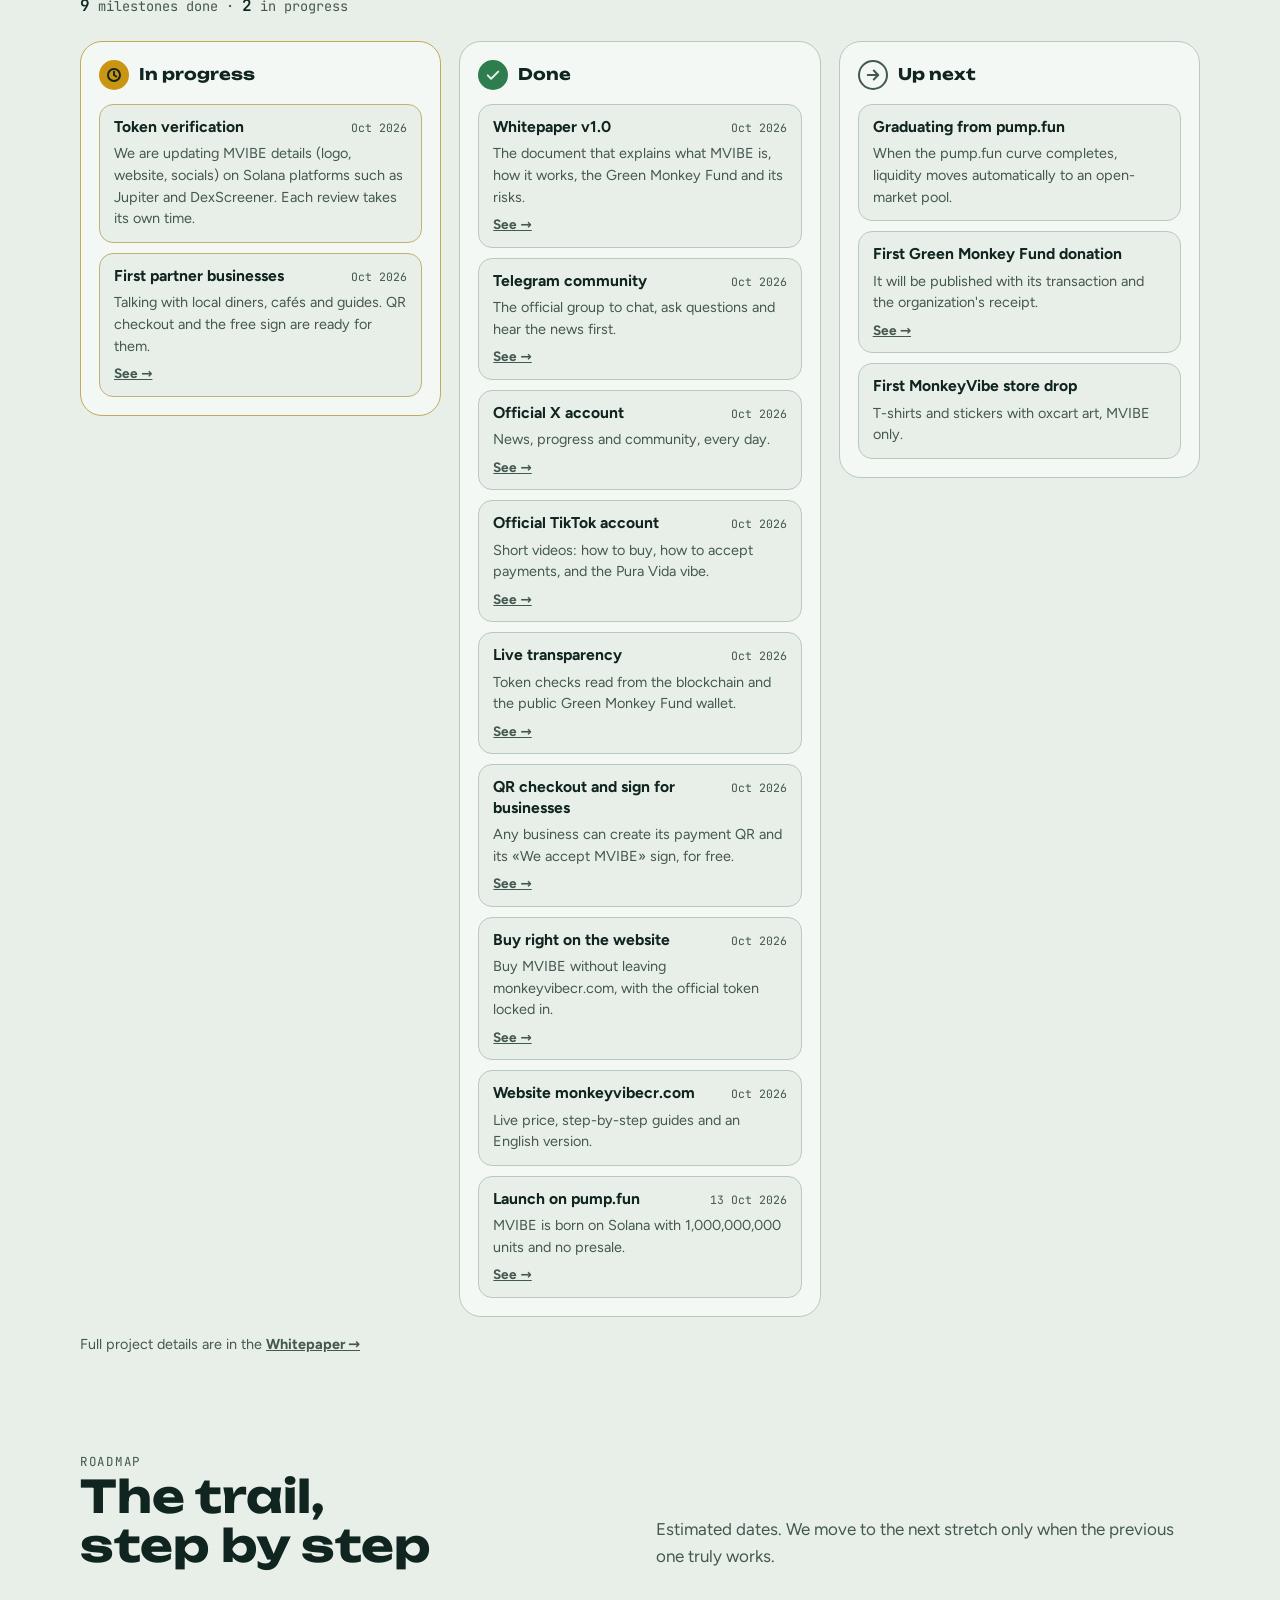
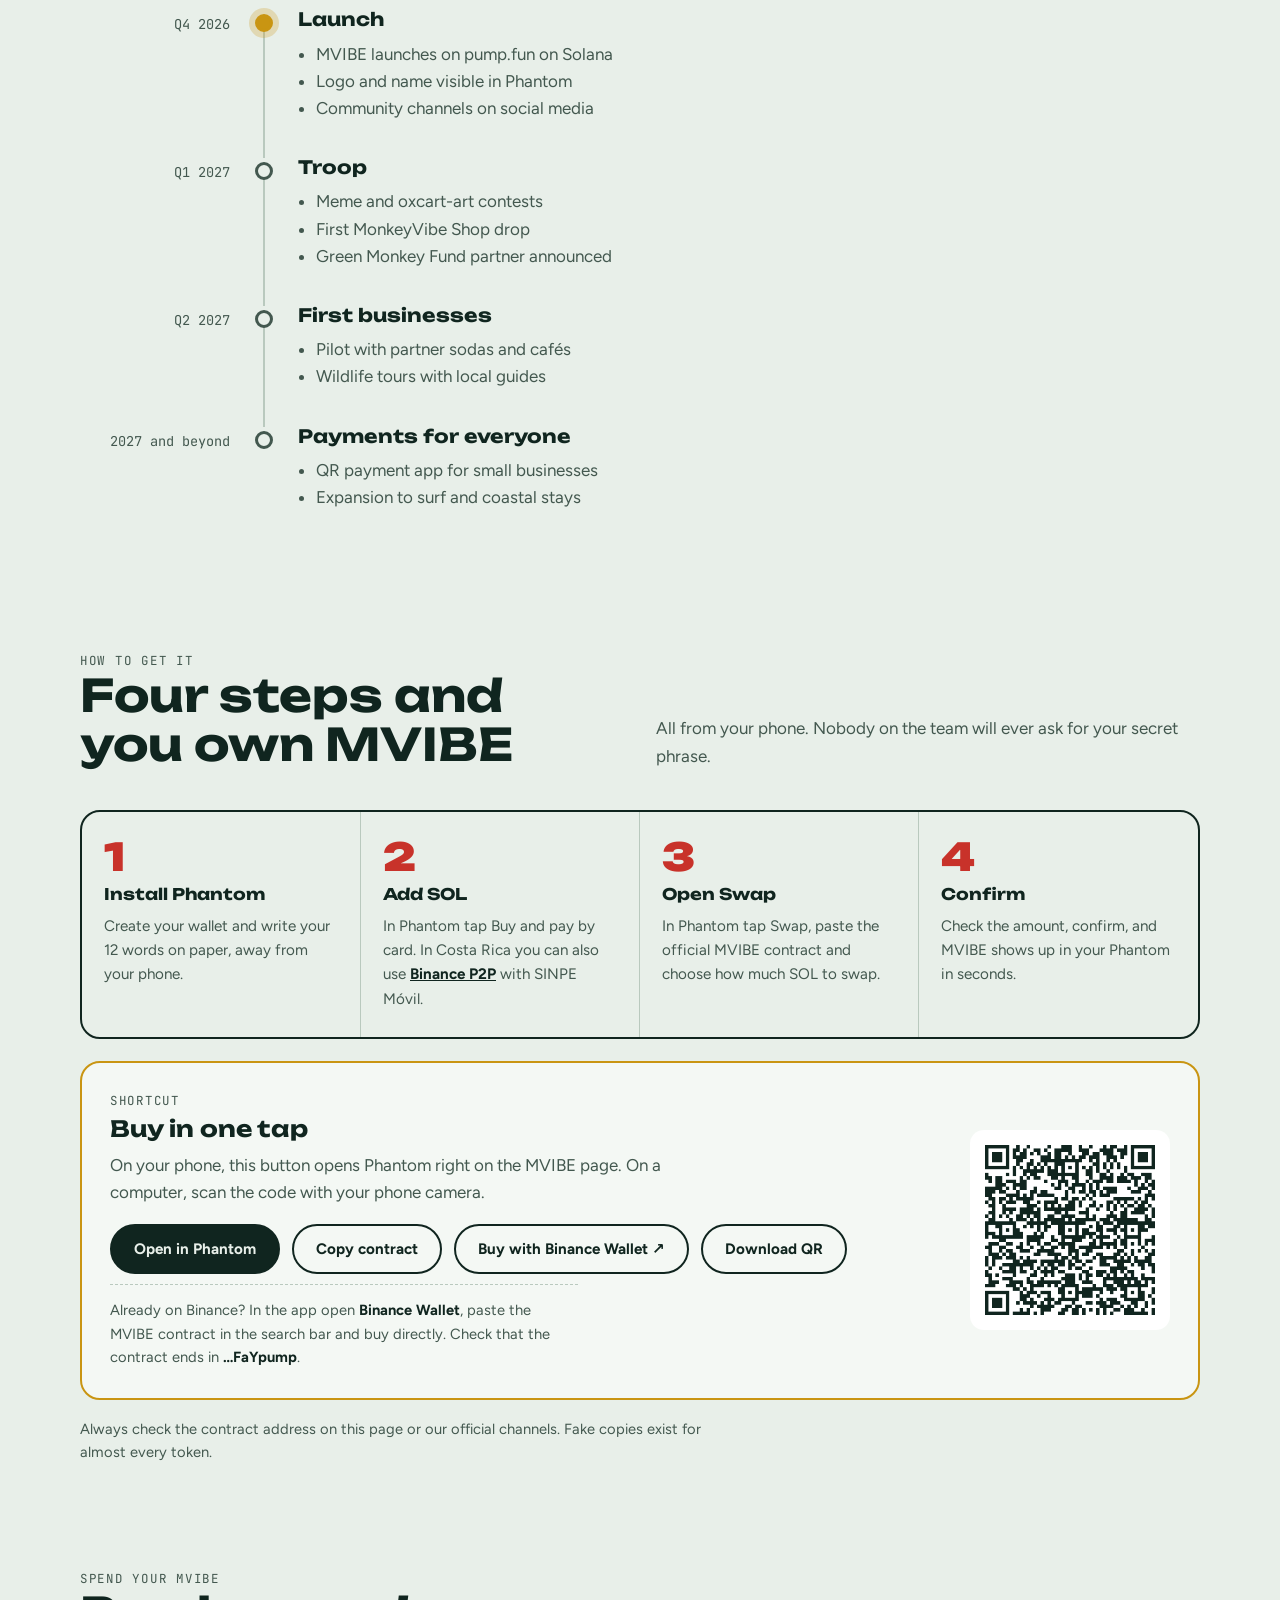
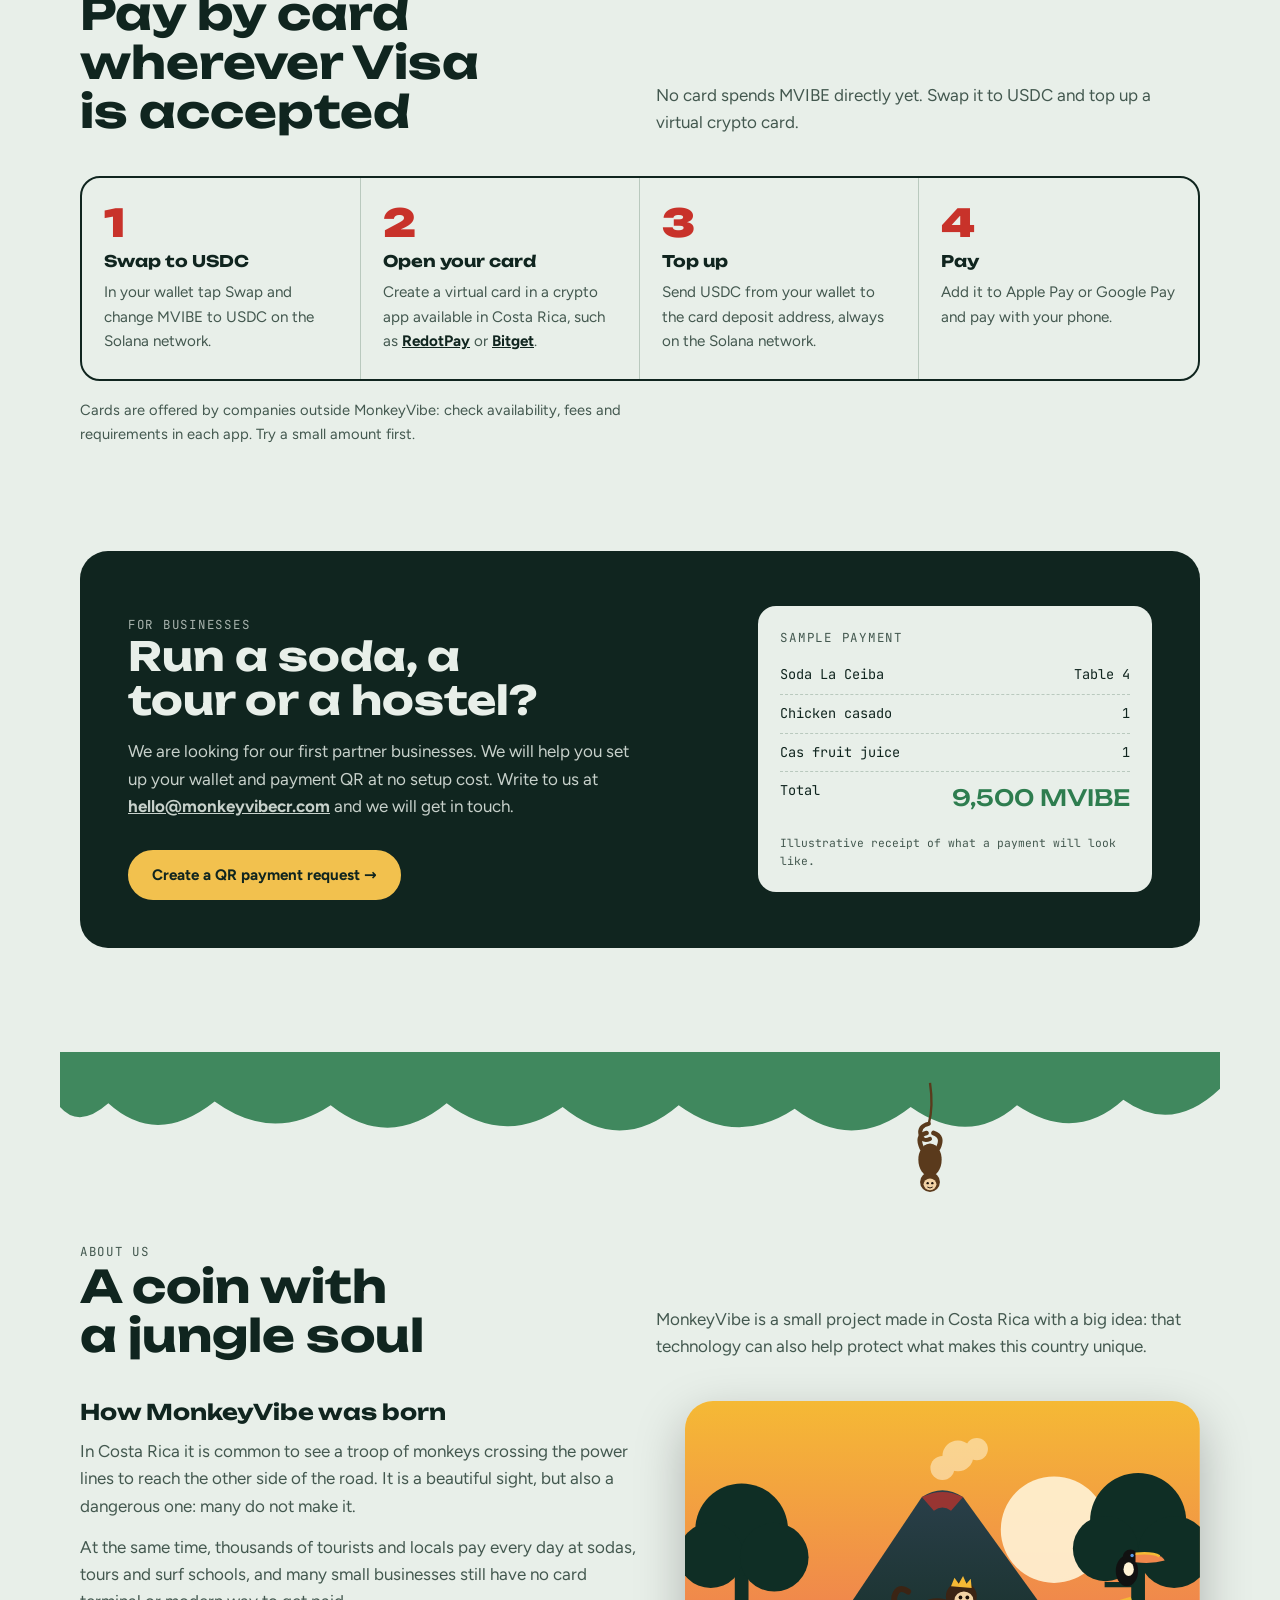
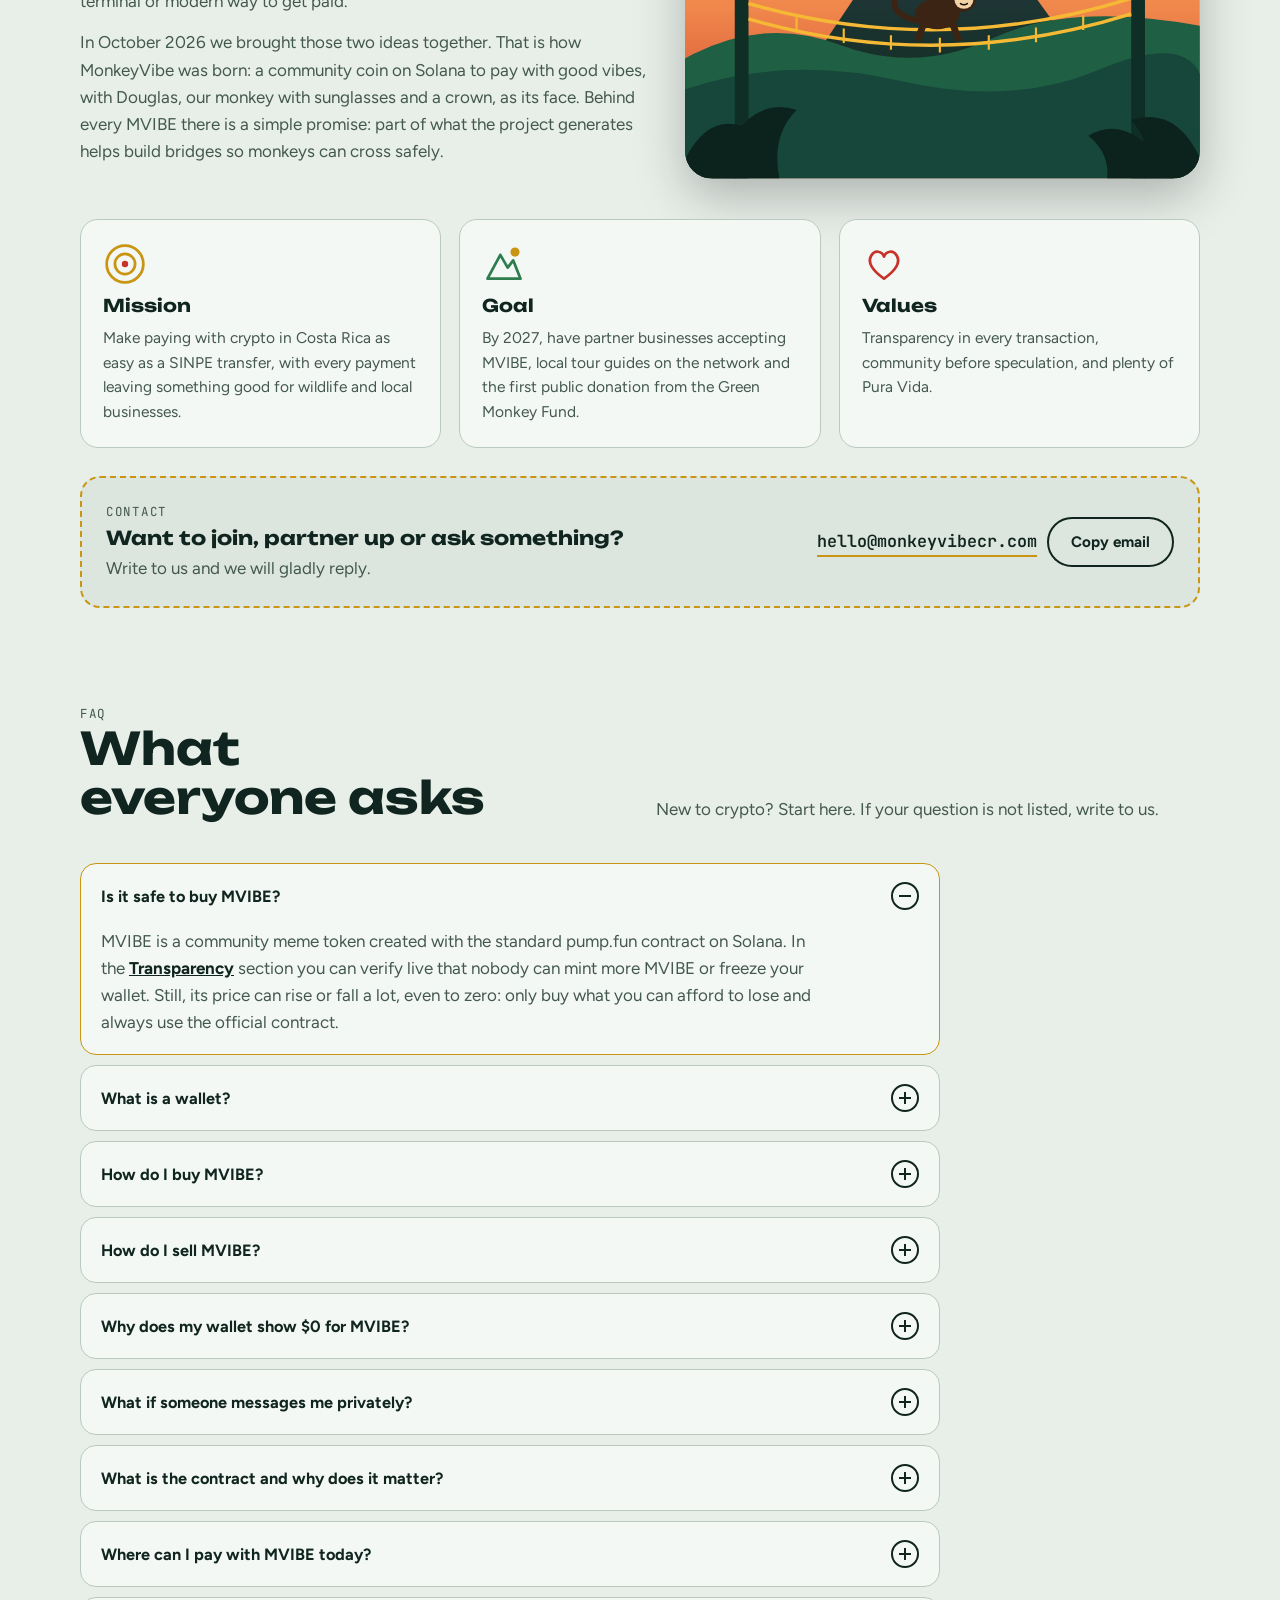
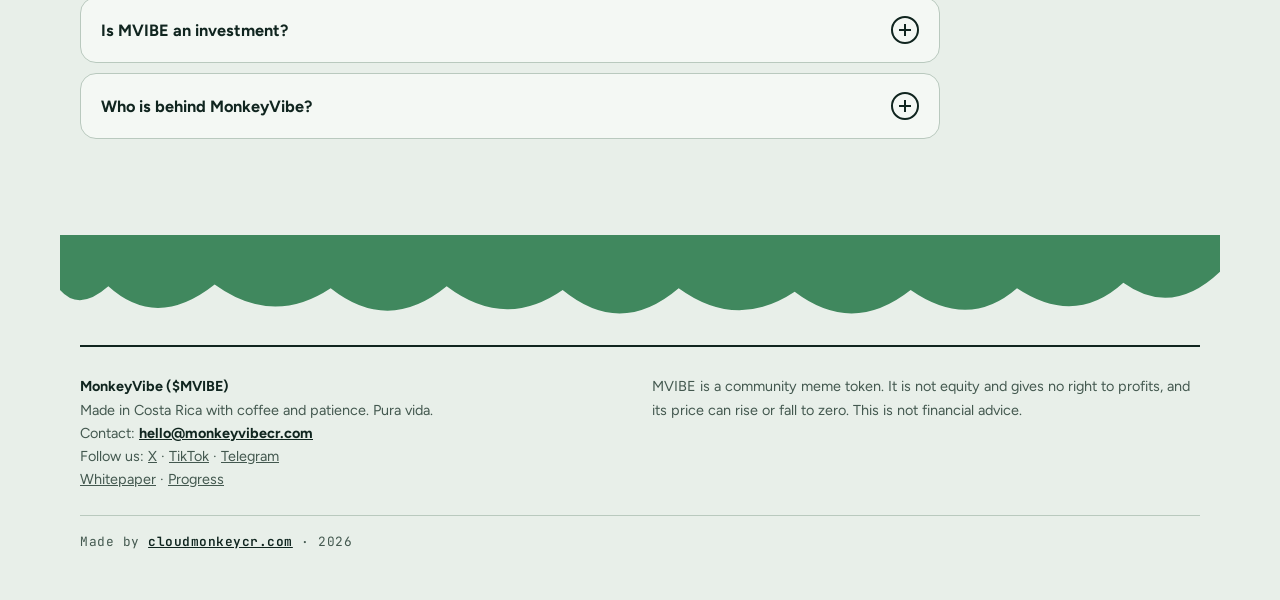
==== commit 3590e1d4: "actualizacion" ====
--- a/index.html
+++ b/index.html
@@ -27,6 +27,7 @@
   <link rel="stylesheet" href="/assets/css/sections/precio.css">
   <link rel="stylesheet" href="/assets/css/sections/transparencia.css">
   <link rel="stylesheet" href="/assets/css/sections/usos.css">
+  <link rel="stylesheet" href="/assets/css/sections/avances.css">
   <link rel="stylesheet" href="/assets/css/sections/ruta.css">
   <link rel="stylesheet" href="/assets/css/sections/como.css">
   <link rel="stylesheet" href="/assets/css/sections/comercios.css">
--- a/assets/css/sections/nav.css
+++ b/assets/css/sections/nav.css
@@ -1,7 +1,7 @@
 .nav{display:flex;align-items:center;justify-content:space-between;gap:16px;padding-block:20px;flex-wrap:wrap}
 .brand{display:flex;align-items:center;gap:10px;font-family:var(--f-display);font-weight:700;font-size:1.05rem;text-decoration:none}
 .brand img{width:44px;height:44px}
-.navlinks{display:flex;gap:22px;flex-wrap:wrap;font-weight:500;font-size:.95rem}
+.navlinks{display:flex;gap:18px;flex-wrap:wrap;font-weight:500;font-size:.95rem}
 .navlinks a{text-decoration:none;border-bottom:2px solid transparent;padding-bottom:2px}
 .navlinks a:hover{border-color:var(--amarillo)}
 .lang{font:700 .8rem var(--f-mono);letter-spacing:.08em;padding:8px 14px;border-radius:999px;border:2px solid var(--ink);background:var(--ink);color:var(--bg);cursor:pointer}
--- a/assets/css/sections/transparencia.css
+++ b/assets/css/sections/transparencia.css
@@ -0,0 +1,42 @@
+#transparencia{margin-bottom:104px}
+.tp-block{margin-top:34px}
+.tp-block:first-of-type{margin-top:0}
+.tp-block h3{font-size:1.25rem}
+.tp-headrow{display:flex;justify-content:space-between;align-items:baseline;gap:12px;flex-wrap:wrap;margin-bottom:14px}
+.tp-intro{color:var(--ink-soft);margin:8px 0 16px;max-width:62ch}
+.tp-checks{display:grid;grid-template-columns:repeat(3,1fr);gap:14px}
+.tp-check{display:grid;grid-template-columns:40px 1fr;gap:12px;align-items:center;background:var(--card);border:2px solid var(--line);border-radius:18px;padding:16px;min-width:0}
+.tp-check>div{min-width:0}
+.tp-check b{display:block;font-size:.98rem;margin-top:4px;overflow-wrap:anywhere}
+.tp-ico{width:40px;height:40px;border-radius:50%;display:grid;place-items:center;font-weight:900;font-family:var(--f-display);background:var(--bg-2);color:var(--ink-soft)}
+.tp-ico::before{content:"…"}
+.tp-check[data-state="ok"]{border-color:var(--verde)}
+.tp-check[data-state="ok"] .tp-ico{background:var(--verde);color:#fff}
+.tp-check[data-state="ok"] .tp-ico::before{content:"✓"}
+.tp-check[data-state="bad"]{border-color:var(--rojo)}
+.tp-check[data-state="bad"] .tp-ico{background:var(--rojo);color:#fff}
+.tp-check[data-state="bad"] .tp-ico::before{content:"!"}
+.tp-check[data-state="info"] .tp-ico{background:var(--amarillo);color:#10251F}
+.tp-check[data-state="info"] .tp-ico::before{content:"∑"}
+.tp-link{margin-top:12px;font-size:.92rem}
+.tp-link a,.tp-view{font-weight:700}
+.tp-wallets{display:grid;grid-template-columns:repeat(auto-fit,minmax(280px,440px));gap:14px}
+.tp-wallet{background:var(--card);border:1px solid var(--line);border-radius:18px;padding:18px;display:flex;flex-direction:column;gap:10px;min-width:0}
+.tp-wallet.fund{border:2px solid var(--verde)}
+.tp-addr{display:flex;align-items:center;gap:8px;flex-wrap:wrap}
+.tp-addr code{font-family:var(--f-mono);background:var(--bg-2);padding:5px 9px;border-radius:6px}
+.tp-bal{display:grid;grid-template-columns:repeat(3,1fr);gap:8px;margin:0}
+.tp-bal div{min-width:0}
+.tp-bal dt{font-family:var(--f-mono);font-size:.68rem;letter-spacing:.08em;text-transform:uppercase;color:var(--ink-soft)}
+.tp-bal dd{margin:2px 0 0;font-family:var(--f-display);font-size:.95rem;font-variant-numeric:tabular-nums;overflow-wrap:anywhere}
+.tp-view{font-size:.88rem}
+.tp-pending{color:var(--ink-soft);font-style:italic}
+.tp-team{margin-top:14px;font-size:.95rem;color:var(--ink-soft)}
+.tp-empty{margin-top:10px;padding:18px;border:2px dashed var(--line);border-radius:16px;color:var(--ink-soft)}
+.tp-table-wrap{overflow-x:auto;margin-top:12px}
+.tp-table{width:100%;border-collapse:collapse;font-size:.95rem}
+.tp-table th,.tp-table td{text-align:left;padding:10px 12px;border-bottom:1px solid var(--line)}
+.tp-table th{font-family:var(--f-mono);font-size:.72rem;letter-spacing:.08em;text-transform:uppercase;color:var(--ink-soft)}
+.tp-table td{font-variant-numeric:tabular-nums}
+@media (max-width:900px){.tp-checks,.tp-wallets{grid-template-columns:1fr}}
+@media (max-width:600px){#transparencia{margin-bottom:72px}}
--- a/assets/css/sections/avances.css
+++ b/assets/css/sections/avances.css
@@ -0,0 +1,25 @@
+#avances{margin-bottom:96px}
+.av-count{font-family:var(--f-mono);font-size:.85rem;color:var(--ink-soft);margin:-8px 0 22px}
+.av-count b{color:var(--ink);font-size:1rem}
+.av-groups{display:grid;grid-template-columns:repeat(3,minmax(0,1fr));gap:18px;align-items:start}
+.av-group{background:var(--card);border:1px solid var(--line);border-radius:22px;padding:18px}
+.av-gtitle{display:flex;align-items:center;gap:10px;font-size:1rem;font-weight:700;margin:0 0 14px;font-family:var(--f-display)}
+.av-ico{width:30px;height:30px;border-radius:50%;display:grid;place-items:center;flex:0 0 auto}
+.av-ico svg{width:18px;height:18px;fill:none;stroke:currentColor;stroke-width:2.6;stroke-linecap:round;stroke-linejoin:round}
+.av-group[data-status="done"] .av-ico{background:var(--verde);color:var(--bg)}
+.av-group[data-status="progress"] .av-ico{background:var(--amarillo);color:#10251F}
+.av-group[data-status="next"] .av-ico{border:2px solid var(--ink-soft);color:var(--ink-soft)}
+.av-group[data-status="progress"]{border-color:color-mix(in srgb,var(--amarillo) 60%,var(--line))}
+.av-list{list-style:none;margin:0;padding:0;display:grid;gap:10px}
+.av-item{background:var(--bg);border:1px solid var(--line);border-radius:14px;padding:12px 14px}
+.av-top{display:flex;justify-content:space-between;align-items:baseline;gap:10px}
+.av-top b{font-size:.98rem;line-height:1.3}
+.av-date{font-family:var(--f-mono);font-size:.72rem;color:var(--ink-soft);white-space:nowrap}
+.av-item p{margin:6px 0 0;font-size:.9rem;color:var(--ink-soft);line-height:1.5}
+.av-item .av-link{margin-top:6px;font-size:.85rem}
+.av-item .av-link a{font-weight:700}
+.av-group[data-status="progress"] .av-item{border-color:color-mix(in srgb,var(--amarillo) 45%,var(--line))}
+.av-note{margin-top:16px;font-size:.9rem;color:var(--ink-soft)}
+.av-note a{font-weight:700}
+@media (max-width:980px){.av-groups{grid-template-columns:1fr 1fr}.av-group[data-status="next"]{grid-column:1 / -1}}
+@media (max-width:640px){.av-groups{grid-template-columns:1fr}#avances{margin-bottom:72px}}
--- a/assets/css/sections/faq.css
+++ b/assets/css/sections/faq.css
@@ -0,0 +1,14 @@
+#faq{margin-bottom:96px}
+.faq{display:grid;gap:10px;max-width:860px}
+.faq-item{background:var(--card);border:1px solid var(--line);border-radius:16px;overflow:hidden}
+.faq-item[open]{border-color:var(--amarillo)}
+.faq-item summary{list-style:none;cursor:pointer;display:flex;justify-content:space-between;align-items:center;gap:16px;padding:18px 20px;font-weight:700;font-size:1.02rem}
+.faq-item summary::-webkit-details-marker{display:none}
+.faq-sign{flex:none;width:28px;height:28px;border-radius:50%;border:2px solid var(--ink);position:relative}
+.faq-sign::before,.faq-sign::after{content:"";position:absolute;left:50%;top:50%;width:12px;height:2px;background:var(--ink);transform:translate(-50%,-50%)}
+.faq-sign::after{transform:translate(-50%,-50%) rotate(90deg);transition:transform .2s}
+.faq-item[open] .faq-sign::after{transform:translate(-50%,-50%) rotate(0)}
+.faq-item p{padding:0 20px 18px;color:var(--ink-soft);max-width:70ch}
+.faq-item p a{color:var(--ink);font-weight:700}
+@media (prefers-reduced-motion:reduce){.faq-sign::after{transition:none}}
+@media (max-width:600px){#faq{margin-bottom:72px}.faq-item summary{padding:16px}.faq-item p{padding:0 16px 16px}}
